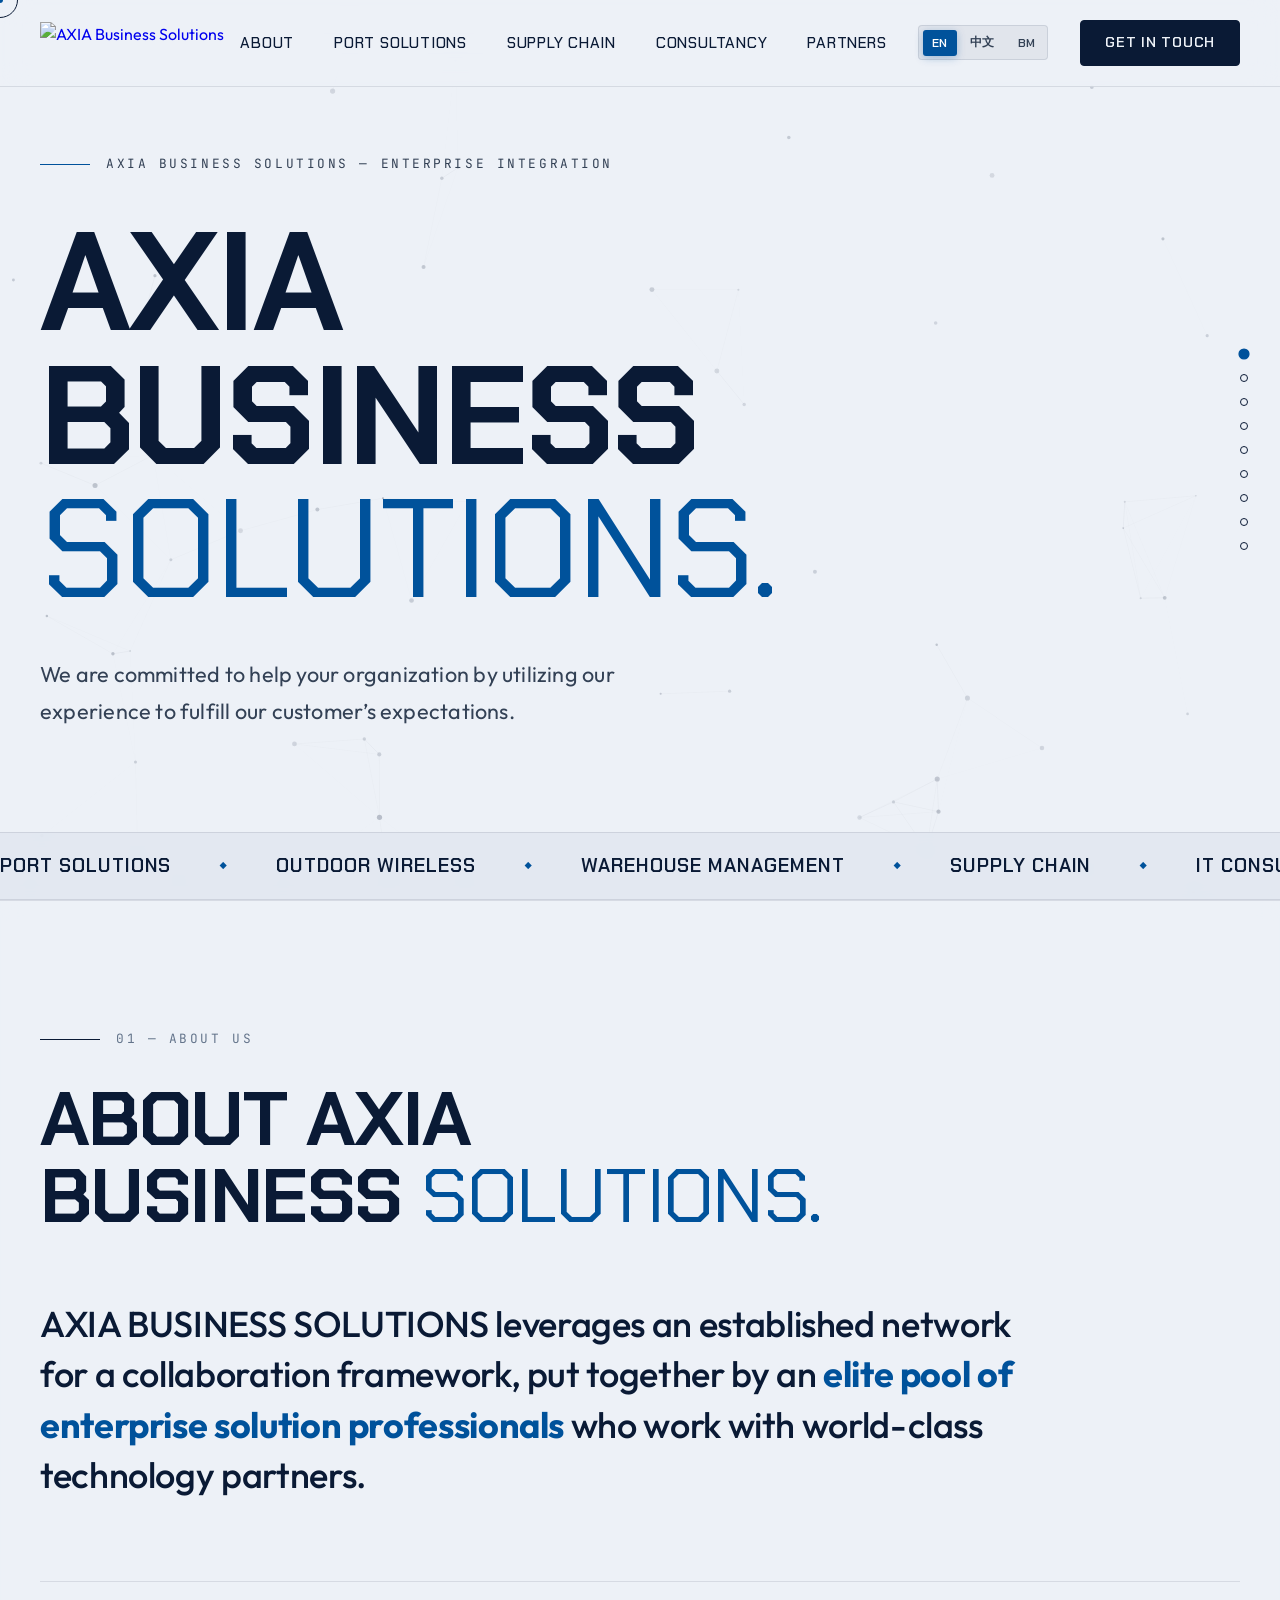
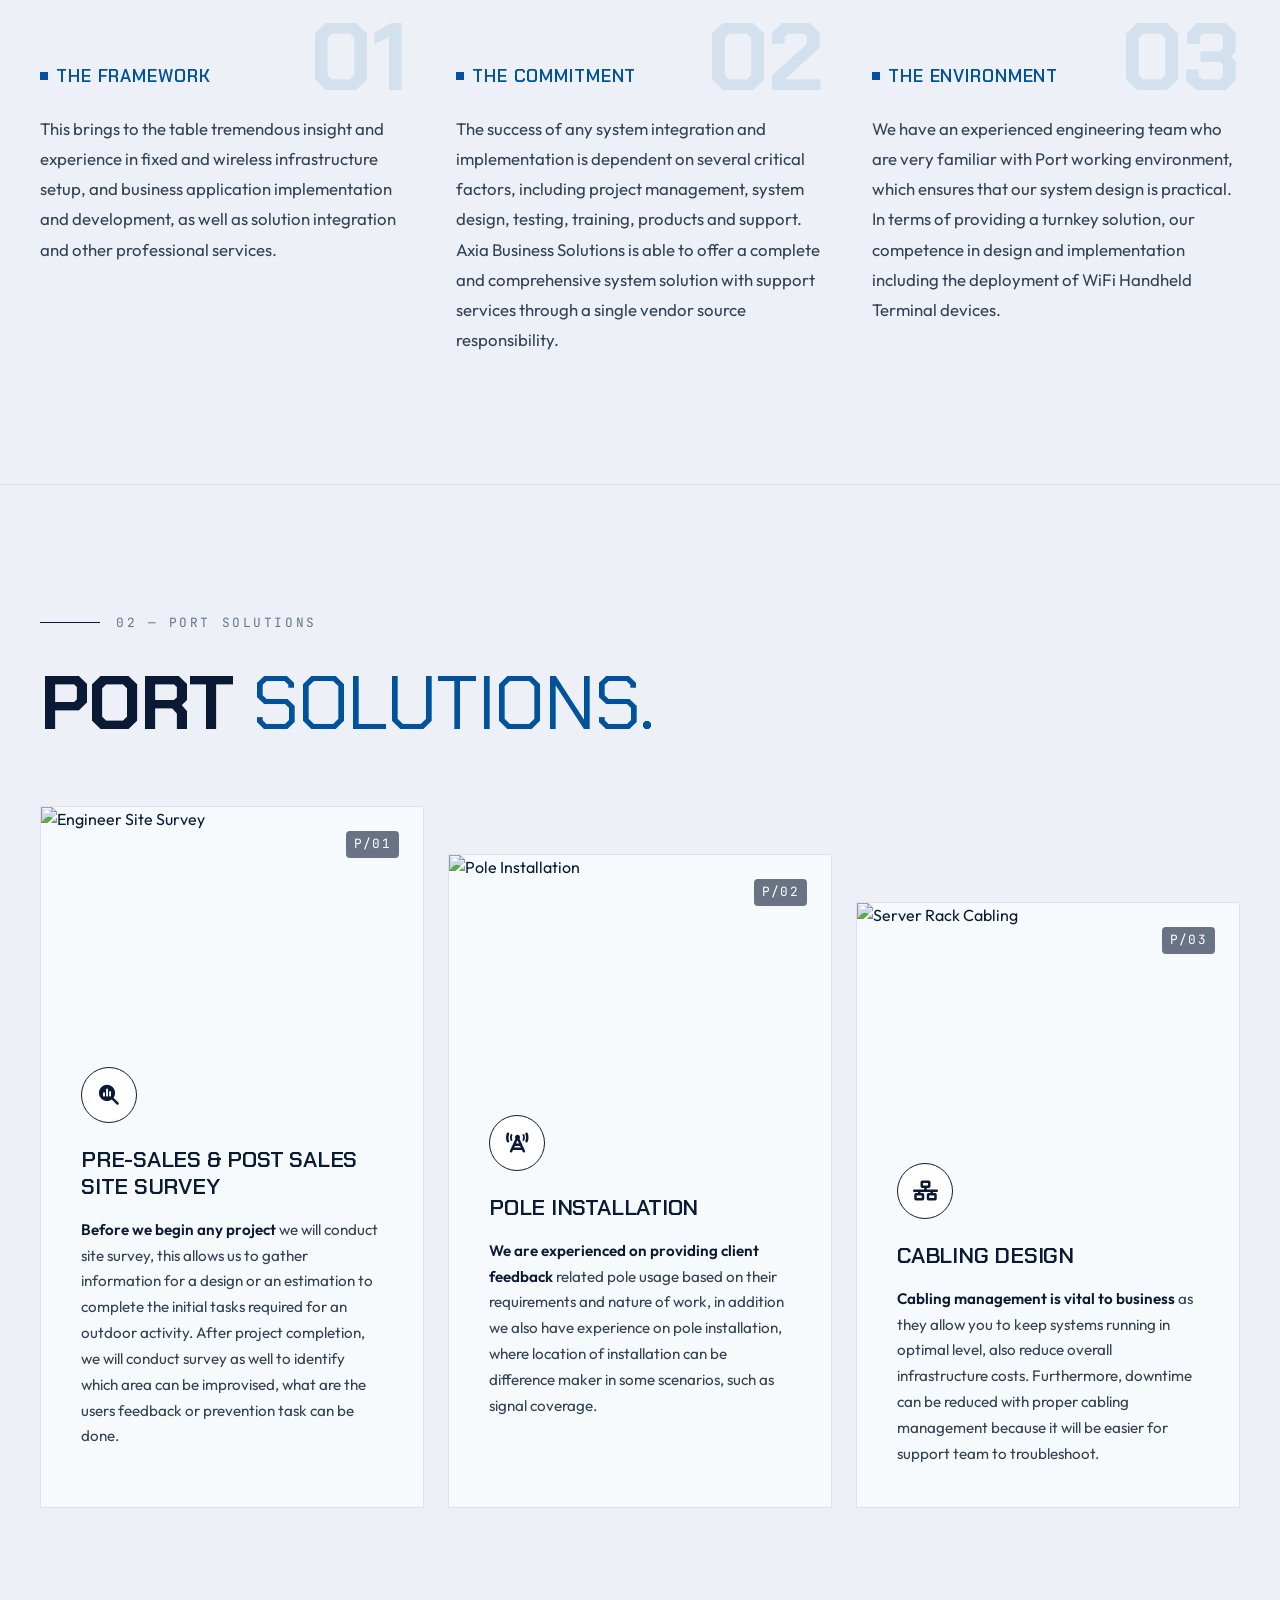
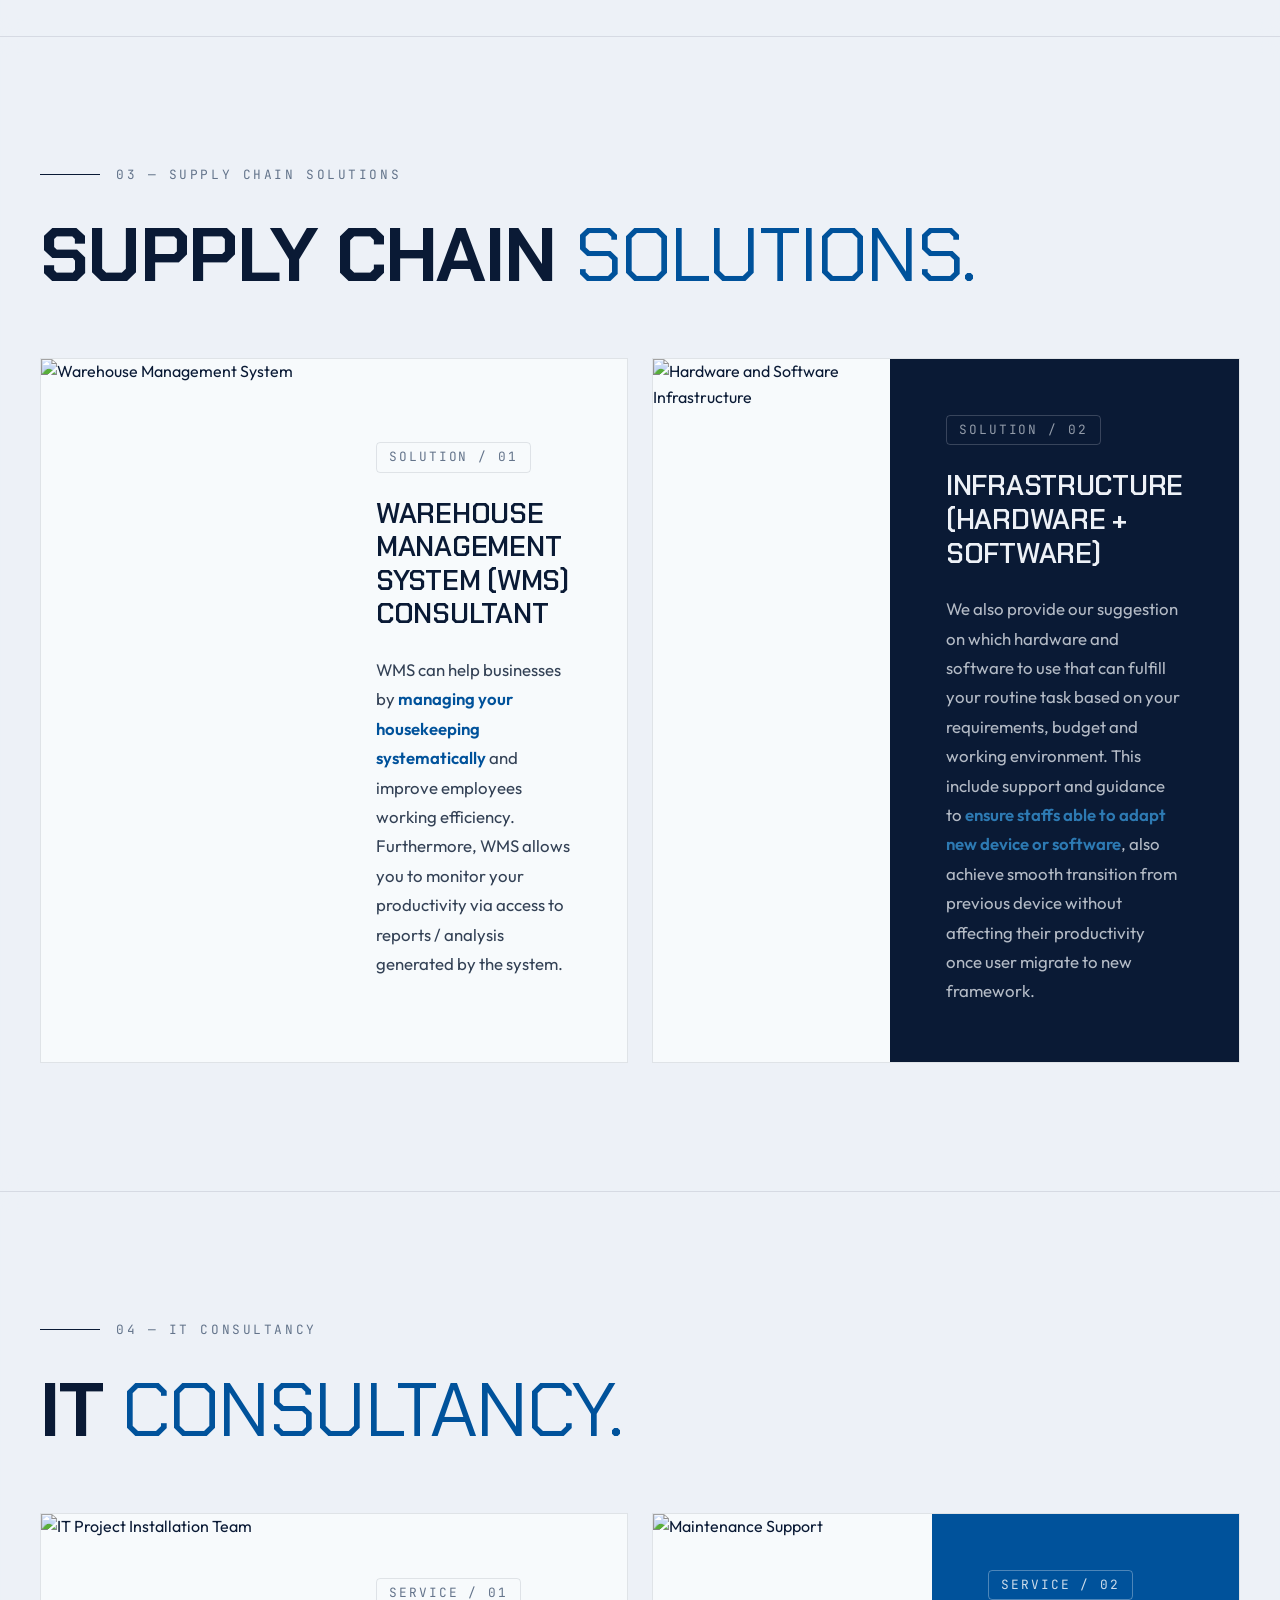
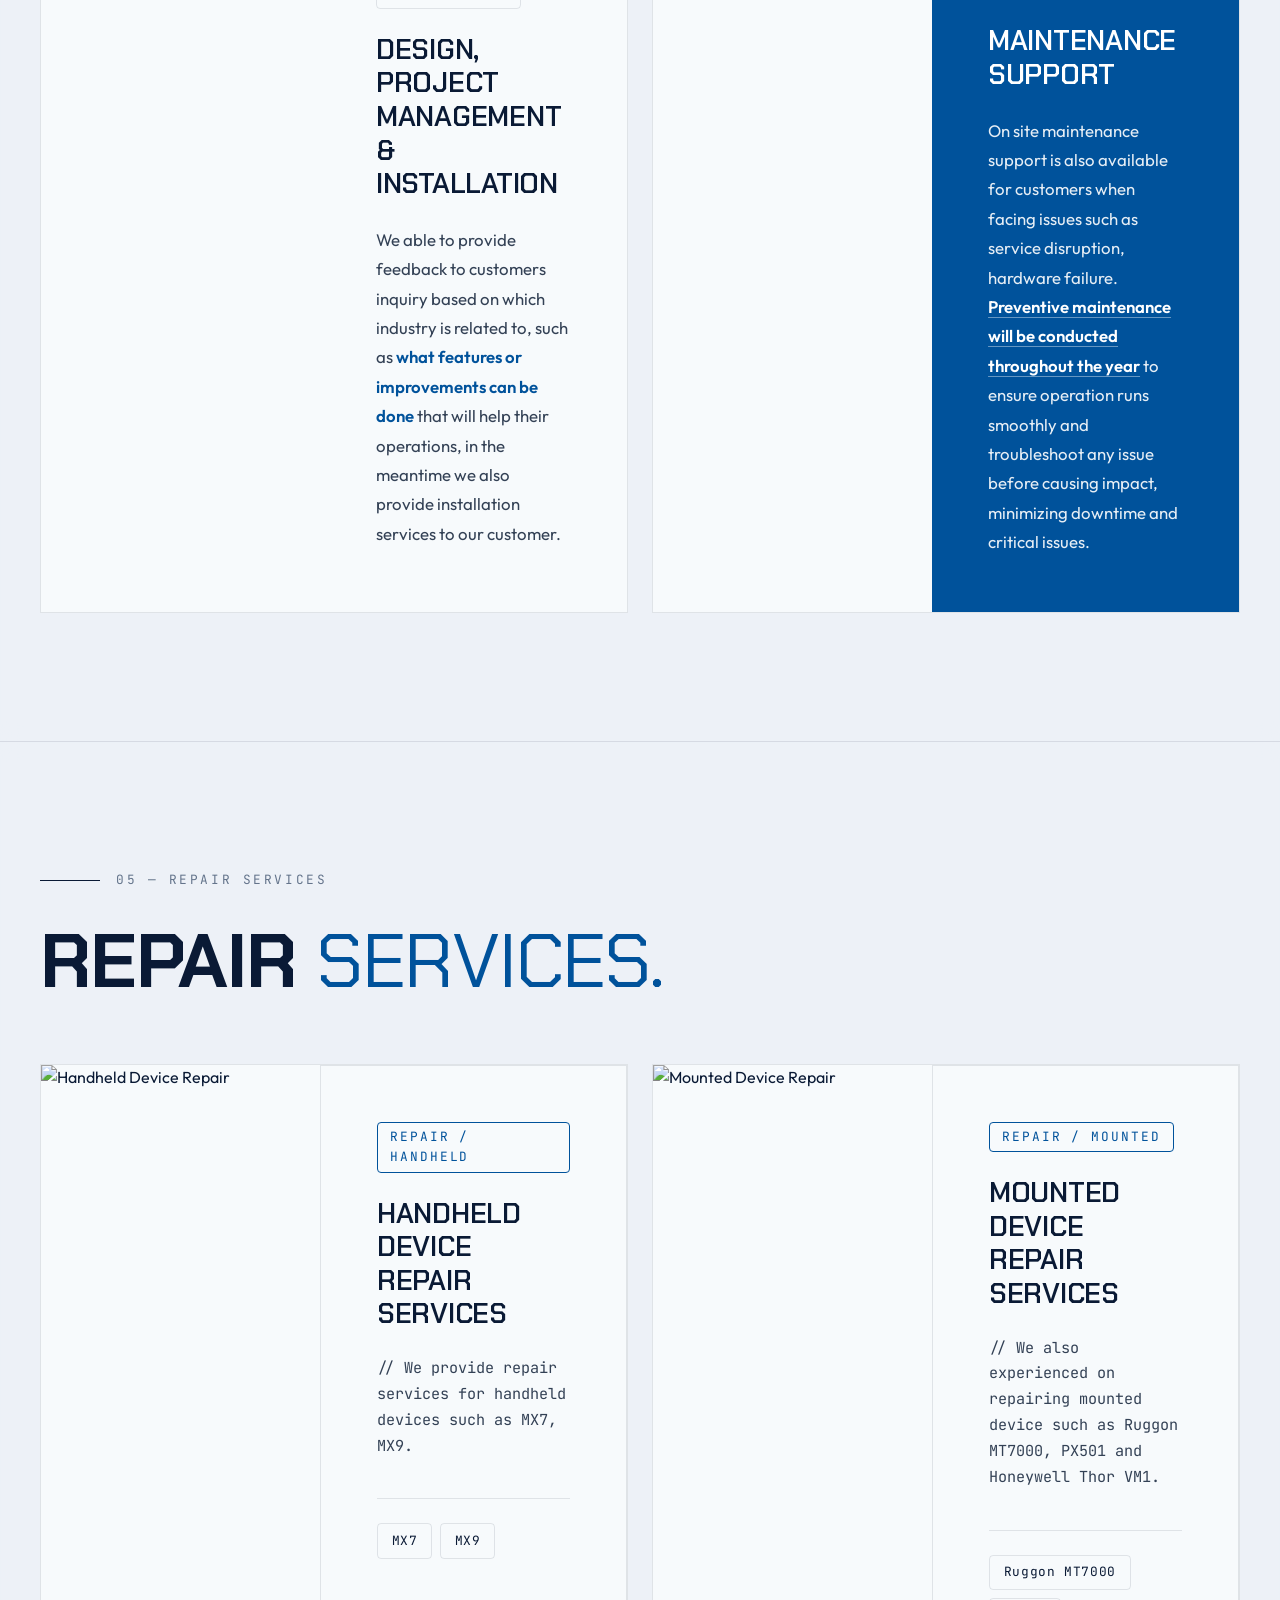
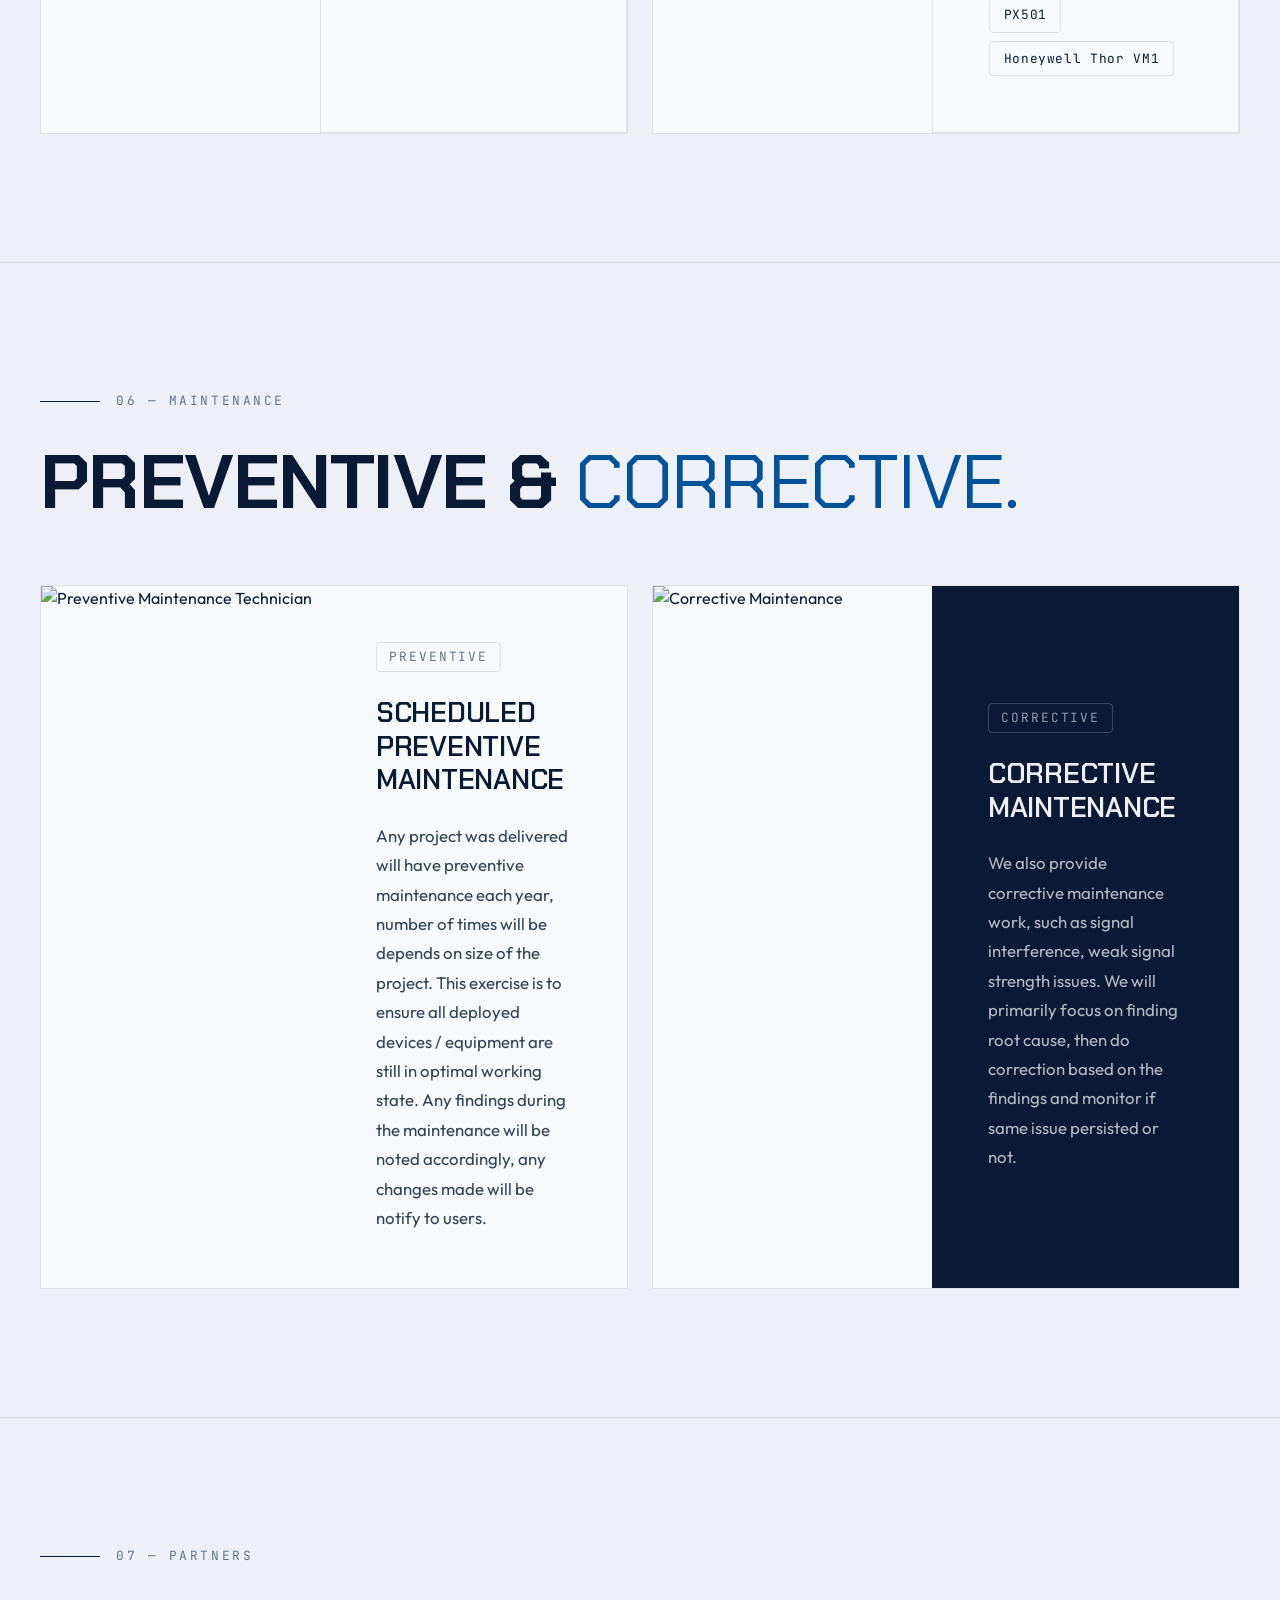
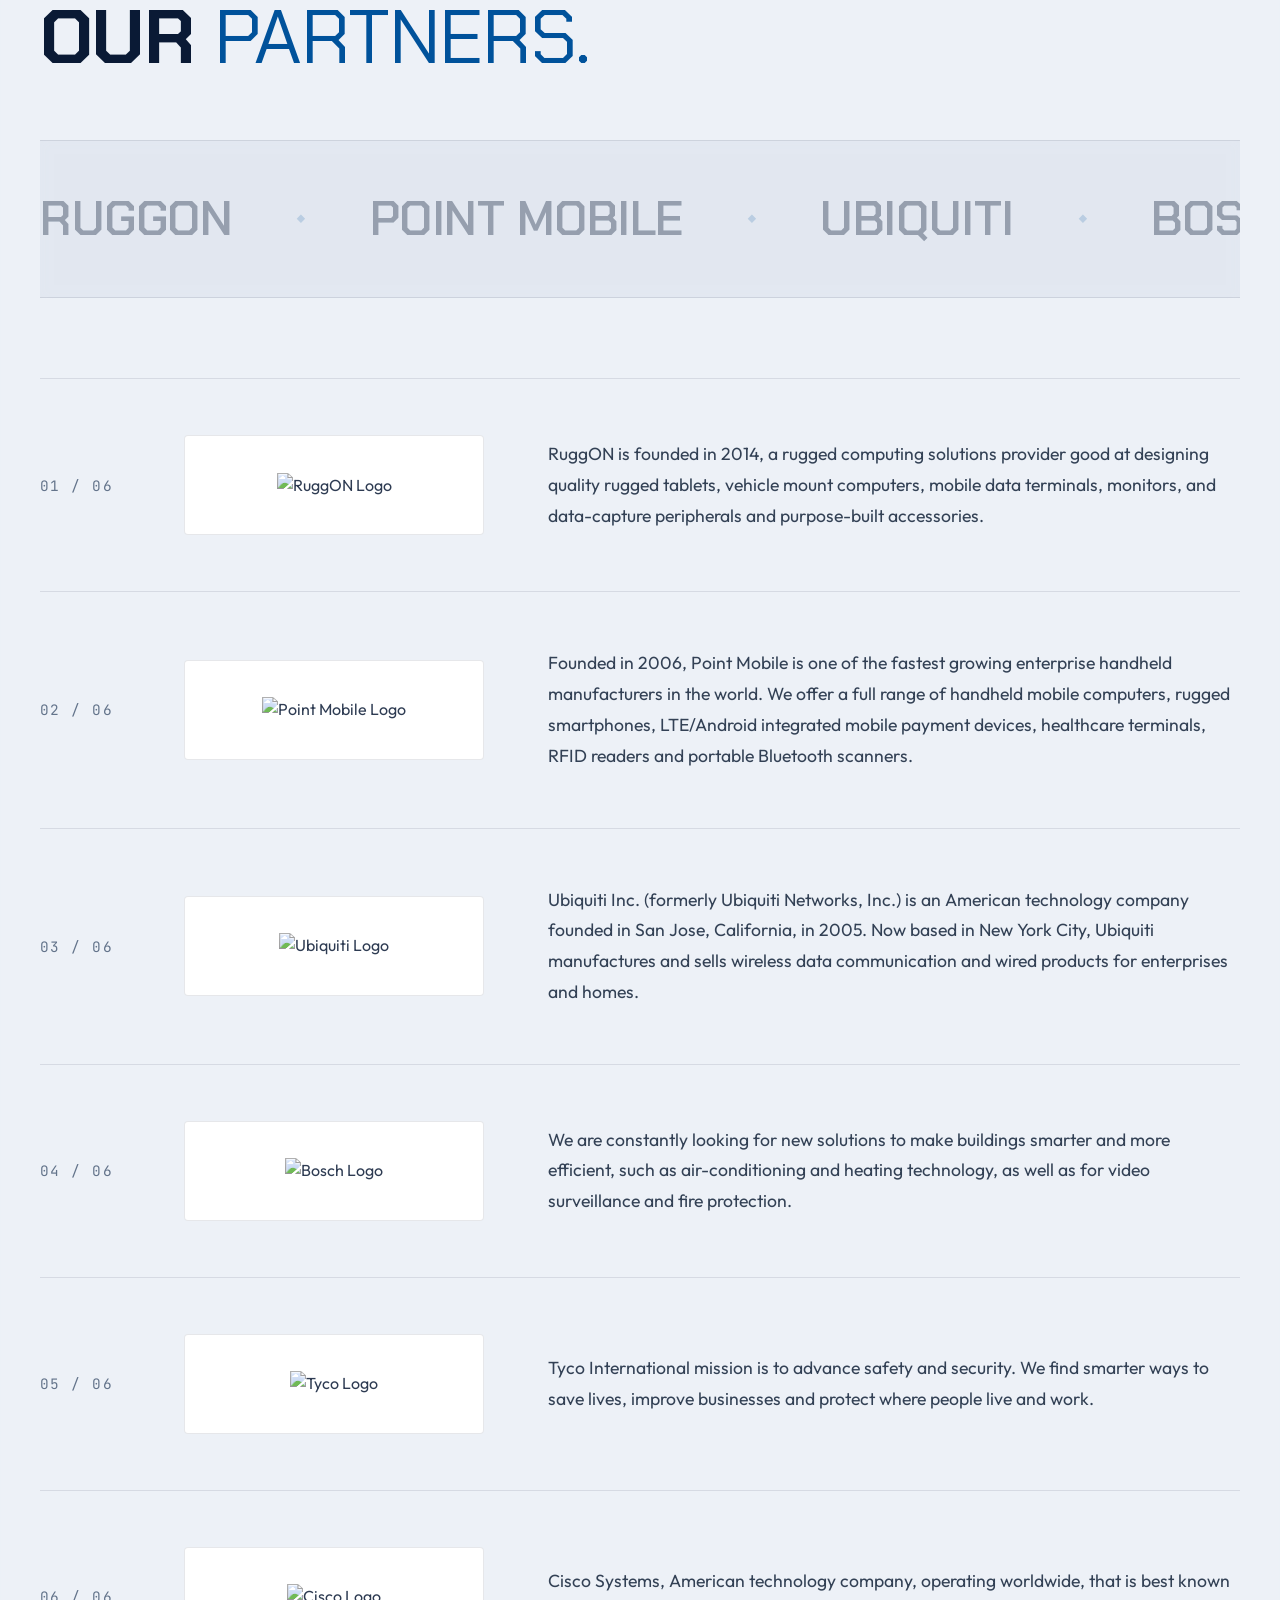
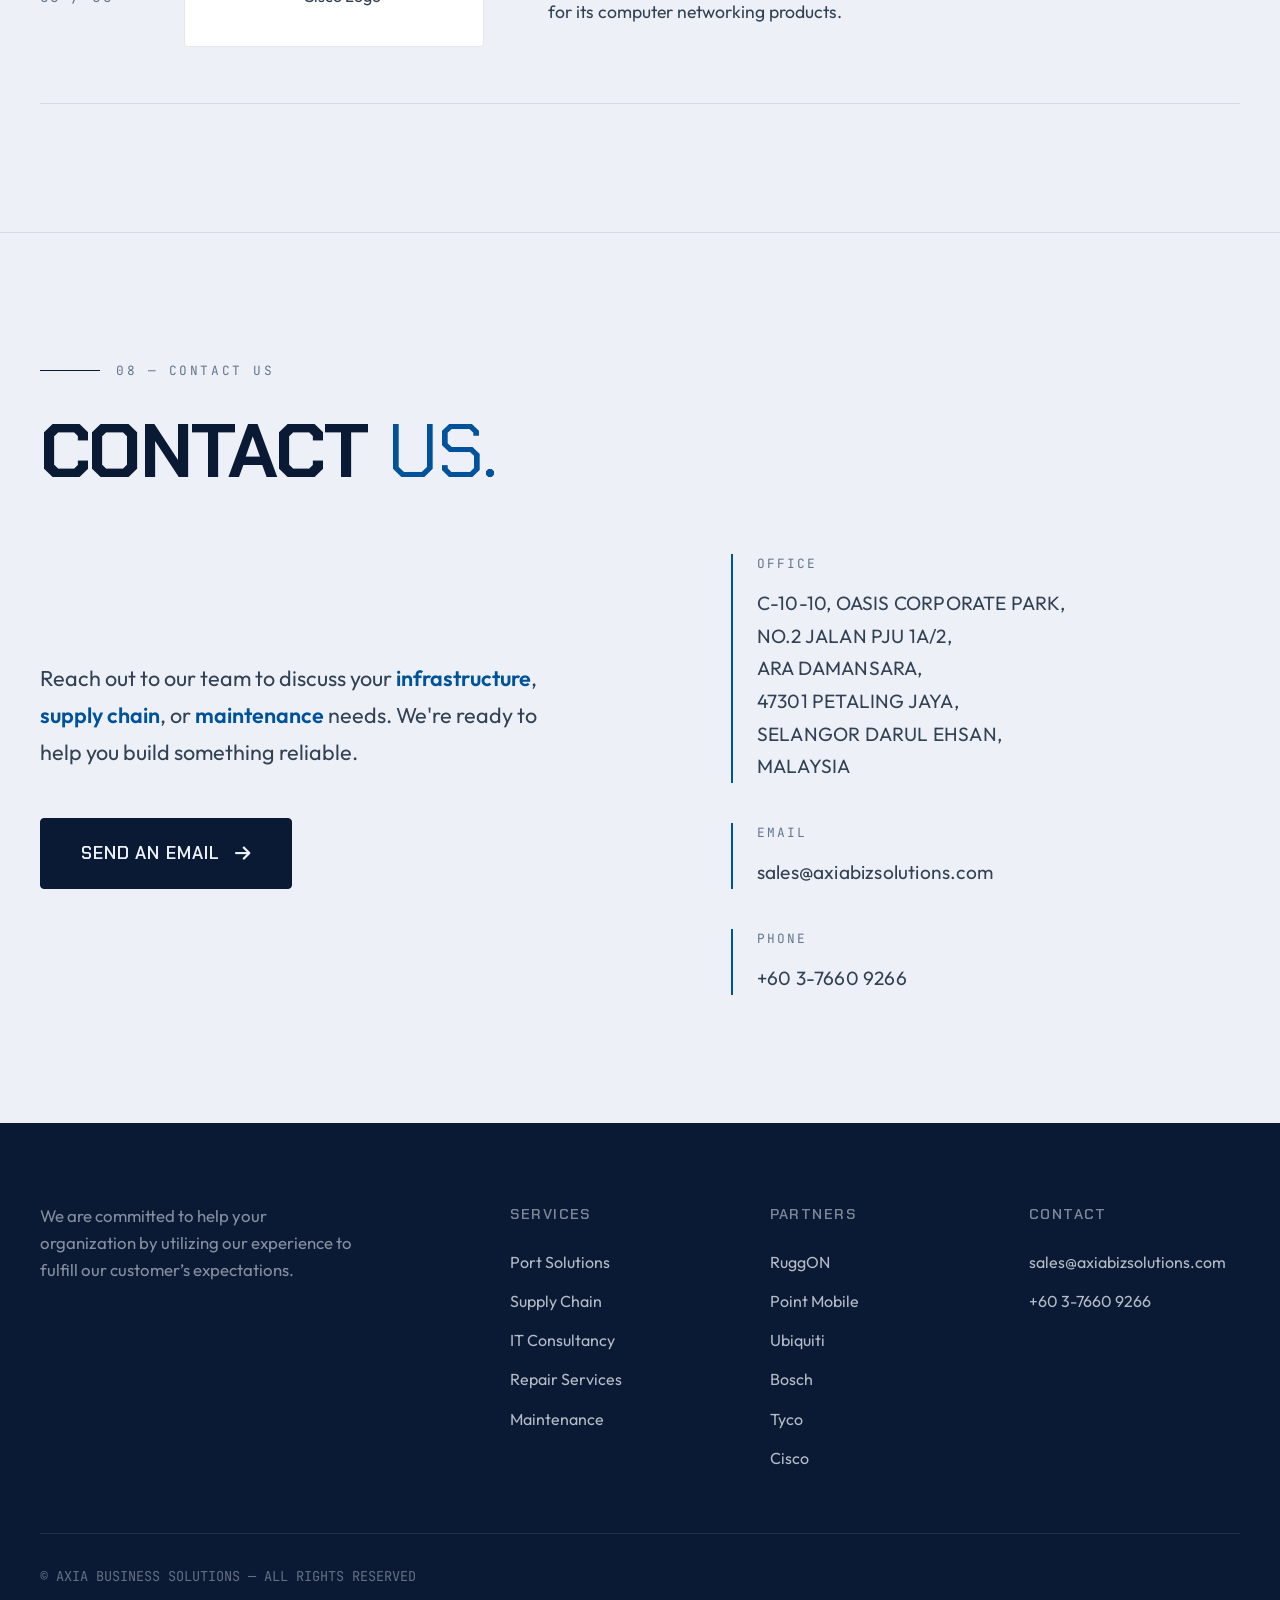
==== index.html @ 029ae62e "Create index.html" ====
<!DOCTYPE html>
<html lang="en">
<head>
<meta charset="UTF-8">
<meta name="viewport" content="width=device-width, initial-scale=1.0">
<title>AXIA Business Solutions — Engineered Enterprise Infrastructure</title>
<script src="https://cdn.tailwindcss.com"></script>
<link rel="preconnect" href="https://fonts.googleapis.com">
<link rel="preconnect" href="https://fonts.gstatic.com" crossorigin>
<link href="https://fonts.googleapis.com/css2?family=Chakra+Petch:wght@400;500;600;700&family=Space+Grotesk:wght@300;400;500;600;700&family=JetBrains+Mono:wght@400;500&family=Outfit:wght@300;400;500;600&family=Noto+Sans+SC:wght@300;400;500;700&family=Noto+Sans+Malay:wght@300;400;500;600&display=swap" rel="stylesheet">
<link rel="stylesheet" href="https://cdnjs.cloudflare.com/ajax/libs/font-awesome/6.4.0/css/all.min.css">
<style>
  :root {
    --bg: #EDF1F7;
    --bg-alt: #E1E7F0;
    --bg-card: rgba(247, 250, 252, 0.85);
    --bg-card-solid: #F7FAFC;
    --ink: #0A1A35;
    --ink-soft: #334155;
    --muted: #64748B;
    --accent: #00529B; /* Exact logo blue */
    --accent-dark: #003366; /* Darker variant */
    --accent-light: #2D7AB3; /* Lighter variant */
    --accent-soft: #E1EDF5; /* Soft tint */
    --border: rgba(10, 26, 53, 0.1);
  }
  
  * { margin: 0; padding: 0; box-sizing: border-box; }
  html { scroll-behavior: smooth; }
  
  body {
    font-family: 'Outfit', 'Noto Sans SC', 'Noto Sans Malay', sans-serif;
    background: var(--bg);
    color: var(--ink);
    overflow-x: hidden;
    cursor: none;
    line-height: 1.6;
  }
  
  /* Global Background Canvas */
  #network {
    position: fixed;
    top: 0; left: 0;
    width: 100vw; 
    height: 100vh;
    z-index: 0;
    pointer-events: none;
    opacity: 0.35;
  }

  .content-wrapper {
    position: relative;
    z-index: 1;
  }
  
  /* Custom cursor */
  .cursor-dot, .cursor-outline {
    pointer-events: none;
    position: fixed;
    top: 0; left: 0;
    transform: translate(-50%, -50%);
    z-index: 9999;
    border-radius: 50%;
    will-change: transform;
  }
  .cursor-dot {
    width: 6px; height: 6px;
    background: var(--accent);
    transition: width 0.2s, height 0.2s;
  }
  .cursor-outline {
    width: 36px; height: 36px;
    border: 1px solid var(--ink);
    transition: width 0.25s, height 0.25s, background 0.25s, border-color 0.25s;
  }
  .cursor-outline.hover {
    width: 64px; height: 64px;
    background: rgba(0, 82, 155, 0.08);
    border-color: var(--accent);
  }
  .cursor-dot.hover {
    width: 0; height: 0;
  }
  
  /* Scroll progress */
  .scroll-progress {
    position: fixed;
    top: 0; left: 0;
    height: 2px;
    background: var(--accent);
    z-index: 9998;
    width: 0%;
    transition: width 0.1s;
  }
  
  /* Navigation */
  .nav {
    position: fixed;
    top: 0; left: 0; right: 0;
    z-index: 100;
    padding: 1.25rem 2.5rem;
    display: flex;
    justify-content: space-between;
    align-items: center;
    backdrop-filter: blur(14px);
    -webkit-backdrop-filter: blur(14px);
    background: rgba(237, 241, 247, 0.75);
    border-bottom: 1px solid var(--border);
    transition: padding 0.3s ease;
  }
  .nav.scrolled { padding: 0.85rem 2.5rem; }
  
  .nav-logo {
    display: flex;
    align-items: center;
    gap: 0.7rem;
    text-decoration: none;
  }
  .nav-logo-img {
    height: 42px;
    width: auto;
    transition: transform 0.4s;
  }
  .nav-logo:hover .nav-logo-img { transform: scale(1.03); }
  
  .nav-right {
    display: flex;
    align-items: center;
    gap: 2rem;
  }

  .lang-switcher {
    display: flex;
    gap: 0.25rem;
    background: rgba(10, 26, 53, 0.05);
    padding: 0.2rem;
    border-radius: 4px;
    border: 1px solid var(--border);
  }
  .lang-btn {
    background: transparent;
    border: none;
    color: var(--ink-soft);
    padding: 0.3rem 0.6rem;
    font-family: 'Chakra Petch', sans-serif;
    font-size: 0.75rem;
    font-weight: 600;
    border-radius: 3px;
    cursor: none;
    transition: all 0.3s;
    text-transform: uppercase;
  }
  .lang-btn:hover {
    color: var(--accent);
  }
  .lang-btn.active {
    background: var(--accent);
    color: white;
    box-shadow: 0 2px 8px rgba(0, 82, 155, 0.3);
  }

  .nav-links {
    display: flex;
    gap: 2.5rem;
    align-items: center;
  }
  .nav-link {
    font-family: 'Chakra Petch', sans-serif;
    font-size: 0.95rem;
    font-weight: 500;
    color: var(--ink);
    text-decoration: none;
    position: relative;
    transition: color 0.3s;
    text-transform: uppercase;
    letter-spacing: 0.05em;
  }
  .nav-link::after {
    content: '';
    position: absolute;
    bottom: -4px; left: 0;
    width: 0; height: 1px;
    background: var(--accent);
    transition: width 0.3s;
  }
  .nav-link:hover::after { width: 100%; }
  .nav-link:hover { color: var(--accent); }
  
  .nav-cta {
    background: var(--ink);
    color: var(--bg);
    padding: 0.65rem 1.5rem;
    border-radius: 4px;
    font-family: 'Chakra Petch', sans-serif;
    font-size: 0.9rem;
    font-weight: 600;
    text-decoration: none;
    transition: all 0.3s;
    border: 1px solid var(--ink);
    text-transform: uppercase;
    letter-spacing: 0.05em;
  }
  .nav-cta:hover {
    background: var(--accent);
    border-color: var(--accent);
    transform: translateY(-2px);
    box-shadow: 0 4px 12px rgba(0, 82, 155, 0.3);
  }
  
  /* Hero */
  .hero {
    min-height: 100vh;
    position: relative;
    display: flex;
    align-items: center;
    overflow: hidden;
    padding: 8rem 2.5rem 6rem;
  }
  
  .hero-content {
    position: relative;
    z-index: 2;
    max-width: 1400px;
    margin: 0 auto;
    width: 100%;
  }
  
  .hero-eyebrow {
    display: flex;
    align-items: center;
    gap: 1rem;
    font-family: 'JetBrains Mono', monospace;
    font-size: 0.8rem;
    text-transform: uppercase;
    letter-spacing: 0.2em;
    color: var(--ink-soft);
    margin-bottom: 2.5rem;
    opacity: 0;
    animation: fadeUp 0.8s 0.2s forwards;
  }
  .hero-eyebrow::before {
    content: '';
    width: 50px; height: 1px;
    background: var(--accent);
  }
  
  @keyframes fadeUp {
    from { opacity: 0; transform: translateY(20px); }
    to { opacity: 1; transform: translateY(0); }
  }
  
  .hero-title {
    font-family: 'Chakra Petch', sans-serif;
    font-size: clamp(3.5rem, 11vw, 10rem);
    line-height: 0.95;
    font-weight: 700;
    letter-spacing: -0.02em;
    margin-bottom: 2.5rem;
    text-transform: uppercase;
  }
  .hero-title .line {
    display: block;
    overflow: hidden;
  }
  .hero-title .line span {
    display: inline-block;
    transform: translateY(110%);
    animation: slideUp 1s cubic-bezier(0.22, 1, 0.36, 1) forwards;
  }
  .hero-title .line:nth-child(1) span { animation-delay: 0.3s; }
  .hero-title .line:nth-child(2) span { animation-delay: 0.45s; }
  .hero-title .line:nth-child(3) span { animation-delay: 0.6s; }
  
  @keyframes slideUp {
    to { transform: translateY(0); }
  }
  
  .hero-title em {
    font-family: 'Chakra Petch', sans-serif;
    font-style: normal;
    font-weight: 400;
    color: var(--accent);
    letter-spacing: -0.02em;
  }
  
  .section-title em {
    font-style: normal;
    font-weight: 400;
    color: var(--accent);
    letter-spacing: -0.02em;
  }
  
  .hero-subtitle {
    font-size: 1.35rem; 
    max-width: 640px;
    color: var(--ink-soft);
    line-height: 1.7;
    margin-bottom: 3rem;
    opacity: 0;
    animation: fadeUp 0.8s 0.8s forwards;
    font-weight: 400;
    letter-spacing: 0.01em;
  }
  
  /* Marquee */
  .marquee {
    position: absolute;
    bottom: 0; left: 0; right: 0;
    overflow: hidden;
    border-top: 1px solid var(--border);
    border-bottom: 1px solid var(--border);
    background: rgba(225, 231, 240, 0.85);
    backdrop-filter: blur(6px);
    z-index: 2;
  }
  .marquee-track {
    display: flex;
    gap: 3rem;
    animation: scroll 40s linear infinite;
    padding: 1.1rem 0;
    white-space: nowrap;
    width: max-content;
  }
  .marquee-item {
    font-family: 'Chakra Petch', sans-serif;
    font-size: 1.2rem;
    font-weight: 600;
    display: flex;
    align-items: center;
    gap: 3rem;
    color: var(--ink);
    text-transform: uppercase;
    letter-spacing: 0.05em;
  }
  .marquee-item::after {
    content: '◆';
    color: var(--accent);
    font-size: 0.85rem;
  }
  @keyframes scroll {
    from { transform: translateX(0); }
    to { transform: translateX(-50%); }
  }
  
  /* Section styles */
  .section {
    padding: 8rem 2.5rem;
    position: relative;
    background: rgba(237, 241, 247, 0.85);
    backdrop-filter: blur(10px);
    border-top: 1px solid var(--border);
  }
  .section-inner {
    max-width: 1400px;
    margin: 0 auto;
  }
  
  .section-number {
    font-family: 'JetBrains Mono', monospace;
    font-size: 0.8rem;
    letter-spacing: 0.2em;
    color: var(--muted);
    display: flex;
    align-items: center;
    gap: 1rem;
    margin-bottom: 2rem;
    text-transform: uppercase;
  }
  .section-number::before {
    content: '';
    width: 60px; height: 1px;
    background: var(--ink);
  }
  
  .section-title {
    font-family: 'Chakra Petch', sans-serif;
    font-size: clamp(2.5rem, 6vw, 5rem);
    line-height: 1;
    font-weight: 700;
    letter-spacing: -0.02em;
    margin-bottom: 4rem;
    text-transform: uppercase;
  }
  
  /* About Section */
  .about-grid {
    display: grid;
    grid-template-columns: repeat(3, 1fr);
    gap: 3rem;
    border-top: 1px solid var(--border);
    padding-top: 3rem;
  }
  .about-block { position: relative; padding-top: 2rem; }
  .about-block::before {
    content: attr(data-num);
    position: absolute;
    top: -20px;
    right: 0;
    font-family: 'Chakra Petch', sans-serif;
    font-size: 6rem;
    font-weight: 700;
    color: var(--accent);
    opacity: 0.1;
    line-height: 1;
  }
  .about-block-title {
    font-family: 'Chakra Petch', sans-serif;
    font-size: 1.1rem;
    font-weight: 600;
    color: var(--accent);
    margin-bottom: 1.5rem;
    letter-spacing: 0.05em;
    display: flex;
    align-items: center;
    gap: 0.5rem;
    text-transform: uppercase;
  }
  .about-block-title::before {
    content: '';
    width: 8px; height: 8px;
    background: var(--accent);
    display: inline-block;
  }
  .about-text {
    font-size: 1.05rem;
    line-height: 1.8;
    color: var(--ink-soft);
  }
  .about-intro {
    font-family: 'Outfit', 'Noto Sans SC', sans-serif;
    font-weight: 500;
    font-size: clamp(1.5rem, 3vw, 2.25rem);
    line-height: 1.4;
    letter-spacing: -0.01em;
    color: var(--ink);
    margin-bottom: 5rem;
    max-width: 1000px;
  }
  .about-intro span { color: var(--accent); font-weight: 700; }
  
  /* Card Layouts with Images */
  .grid-2 {
    display: grid;
    grid-template-columns: 1fr 1fr;
    gap: 1.5rem;
  }
  
  .split-card {
    background: var(--bg-card-solid);
    border: 1px solid var(--border);
    overflow: hidden;
    transition: all 0.4s cubic-bezier(0.4, 0, 0.2, 1);
    display: grid;
    grid-template-columns: 1fr 1.1fr;
  }
  .split-card:hover {
    transform: translateY(-6px);
    box-shadow: 0 30px 60px -30px rgba(10, 26, 53, 0.25);
    border-color: rgba(10, 26, 53, 0.15);
  }
  
  .card-image-wrap {
    position: relative;
    overflow: hidden;
    min-height: 100%;
  }
  .card-image {
    width: 100%;
    height: 100%;
    object-fit: cover;
    transition: transform 0.6s cubic-bezier(0.4, 0, 0.2, 1);
  }
  .split-card:hover .card-image {
    transform: scale(1.05);
  }
  
  .card-content {
    padding: 3.5rem;
    display: flex;
    flex-direction: column;
    justify-content: center;
  }
  
  .card-label {
    font-family: 'JetBrains Mono', monospace;
    font-size: 0.8rem;
    text-transform: uppercase;
    letter-spacing: 0.15em;
    color: var(--muted);
    margin-bottom: 1.5rem;
    display: inline-block;
    padding: 0.25rem 0.75rem;
    border: 1px solid var(--border);
    border-radius: 4px;
    align-self: flex-start;
  }
  
  .card-title {
    font-family: 'Chakra Petch', sans-serif;
    font-weight: 600;
    font-size: 1.75rem;
    line-height: 1.2;
    margin-bottom: 1.5rem;
    letter-spacing: -0.01em;
    text-transform: uppercase;
  }
  
  .card-desc {
    font-size: 1.05rem;
    line-height: 1.75;
    color: var(--ink-soft);
  }
  
  /* Variations */
  .split-card.dark .card-content { background: var(--ink); color: var(--bg); }
  .split-card.dark .card-desc { color: rgba(237, 241, 247, 0.75); }
  .split-card.dark .card-label { border-color: rgba(237, 241, 247, 0.2); color: rgba(237, 241, 247, 0.6); }
  
  .split-card.accent .card-content { background: var(--accent); color: white; }
  .split-card.accent .card-desc { color: rgba(255, 255, 255, 0.9); }
  .split-card.accent .card-label { border-color: rgba(255, 255, 255, 0.3); color: rgba(255, 255, 255, 0.8); }
  
  .text-highlight { color: var(--accent); font-weight: 600; }
  .split-card.dark .text-highlight { color: var(--accent-light); }
  .split-card.accent .text-highlight { color: #FFFFFF; text-decoration: underline; text-decoration-color: rgba(255,255,255,0.4); text-underline-offset: 4px; }
  
  /* Repair Section Specifics */
  .repair-card-content {
    padding: 3.5rem;
    background: var(--bg-card-solid);
    border: 1px solid var(--border);
    transition: all 0.4s;
  }
  .repair-card-wrap {
    transition: all 0.4s;
  }
  .repair-card-wrap:hover .repair-card-content {
    background: var(--ink);
    color: var(--bg);
  }
  .repair-card-wrap:hover .repair-card-content .card-label,
  .repair-card-wrap:hover .repair-card-content .card-desc,
  .repair-card-wrap:hover .repair-card-content .repair-card-extra {
    color: rgba(237, 241, 247, 0.75);
  }
  .repair-card-extra {
    font-family: 'JetBrains Mono', monospace;
    font-size: 0.95rem;
    line-height: 1.7;
    color: var(--ink-soft);
    margin-bottom: 2.5rem;
    transition: color 0.3s;
  }
  .repair-devices {
    border-top: 1px solid var(--border);
    padding-top: 1.5rem;
    display: flex;
    flex-wrap: wrap;
    gap: 0.5rem;
    transition: border-color 0.3s;
  }
  .repair-card-wrap:hover .repair-devices { border-color: rgba(237, 241, 247, 0.15); }
  .repair-device {
    font-family: 'JetBrains Mono', monospace;
    font-size: 0.8rem;
    padding: 0.4rem 0.85rem;
    border: 1px solid var(--border);
    border-radius: 4px;
    letter-spacing: 0.05em;
    transition: all 0.3s;
  }
  .repair-card-wrap:hover .repair-device {
    border-color: rgba(237, 241, 247, 0.2);
    color: rgba(237, 241, 247, 0.9);
  }
  
  /* Port Solutions - Top Image Cards */
  .service-grid {
    display: grid;
    grid-template-columns: repeat(3, 1fr);
    gap: 1.5rem;
  }
  .service-card {
    background: var(--bg-card-solid);
    border: 1px solid var(--border);
    position: relative;
    overflow: hidden;
    transition: all 0.4s cubic-bezier(0.4, 0, 0.2, 1);
    display: flex;
    flex-direction: column;
  }
  .service-card:nth-child(2) { margin-top: 3rem; }
  .service-card:nth-child(3) { margin-top: 6rem; }
  
  .service-card-img-wrap {
    height: 220px;
    overflow: hidden;
    position: relative;
  }
  .service-card-img {
    width: 100%;
    height: 100%;
    object-fit: cover;
    transition: transform 0.6s ease;
  }
  .service-card:hover .service-card-img {
    transform: scale(1.05);
  }
  
  .service-card::before {
    content: '';
    position: absolute;
    top: 0; left: 0;
    width: 100%; height: 3px;
    background: var(--accent);
    transform: scaleX(0);
    transform-origin: left;
    transition: transform 0.5s;
    z-index: 2;
  }
  .service-card:hover::before { transform: scaleX(1); }
  .service-card:hover {
    transform: translateY(-6px);
    box-shadow: 0 30px 60px -30px rgba(10, 26, 53, 0.25);
    border-color: rgba(10, 26, 53, 0.15);
  }
  
  .service-card-body {
    padding: 2.5rem;
    flex: 1;
  }
  
  .service-icon {
    width: 56px; height: 56px;
    border: 1px solid var(--ink);
    border-radius: 50%;
    display: flex;
    align-items: center;
    justify-content: center;
    margin-bottom: 1.5rem;
    font-size: 1.25rem;
    color: var(--ink);
    transition: all 0.4s;
    background: white;
  }
  .service-card:hover .service-icon {
    background: var(--accent);
    border-color: var(--accent);
    color: white;
    transform: rotate(360deg);
  }
  .service-card-num {
    position: absolute;
    top: 1.5rem; right: 1.5rem;
    font-family: 'JetBrains Mono', monospace;
    font-size: 0.8rem;
    color: white;
    letter-spacing: 0.1em;
    background: rgba(10, 26, 53, 0.6);
    padding: 0.2rem 0.5rem;
    border-radius: 4px;
    backdrop-filter: blur(4px);
    z-index: 2;
  }
  .service-card-title {
    font-family: 'Chakra Petch', sans-serif;
    font-weight: 600;
    font-size: 1.4rem;
    margin-bottom: 1rem;
    line-height: 1.2;
    text-transform: uppercase;
    letter-spacing: -0.01em;
  }
  .service-card-desc {
    font-size: 0.95rem;
    line-height: 1.7;
    color: var(--ink-soft);
  }
  .text-lead {
    font-weight: 600;
    color: var(--ink);
  }
  
  /* Partners */
  .partners-marquee {
    margin-top: 0;
    margin-bottom: 5rem;
    overflow: hidden;
    border-top: 1px solid var(--border);
    border-bottom: 1px solid var(--border);
    padding: 2.5rem 0;
    background: rgba(225, 231, 240, 0.85);
    backdrop-filter: blur(6px);
  }
  .partners-marquee-track {
    display: flex;
    gap: 4rem;
    animation: scroll 35s linear infinite;
    align-items: center;
    width: max-content;
  }
  .partner-name-marq {
    font-family: 'Chakra Petch', sans-serif;
    font-size: 3rem;
    font-weight: 600;
    letter-spacing: -0.01em;
    color: var(--ink);
    opacity: 0.35;
    white-space: nowrap;
    display: flex;
    align-items: center;
    gap: 4rem;
    text-transform: uppercase;
  }
  .partner-name-marq::after {
    content: '◆';
    color: var(--accent);
    font-size: 1rem;
    opacity: 0.5;
  }
  
  .partners-list {
    border-top: 1px solid var(--border);
  }
  .partner-row {
    display: grid;
    grid-template-columns: 80px 300px 1fr;
    gap: 4rem;
    padding: 3.5rem 0;
    border-bottom: 1px solid var(--border);
    align-items: center;
    transition: background 0.3s;
  }
  .partner-row:hover { background: rgba(255, 255, 255, 0.5); }
  .partner-num {
    font-family: 'JetBrains Mono', monospace;
    font-size: 0.9rem;
    color: var(--muted);
    letter-spacing: 0.1em;
  }
  .partner-logo-wrap {
    display: flex;
    align-items: center;
    justify-content: center;
    height: 100px;
    width: 100%;
    background: white;
    border: 1px solid var(--border);
    padding: 1.5rem;
    border-radius: 4px;
  }
  .partner-logo-img {
    max-height: 70px;
    max-width: 90%;
    width: auto;
    object-fit: contain;
    opacity: 0.85;
    transition: opacity 0.3s, transform 0.3s;
  }
  .partner-row:hover .partner-logo-img {
    opacity: 1;
    transform: scale(1.05);
  }
  .partner-desc-big {
    font-size: 1.1rem;
    line-height: 1.75;
    color: var(--ink-soft);
  }
  
  /* Contact */
  .contact-layout {
    display: grid;
    grid-template-columns: 1.2fr 1fr;
    gap: 5rem;
    align-items: center;
  }
  .contact-cta-text {
    font-size: 1.35rem;
    line-height: 1.7;
    color: var(--ink-soft);
    margin-bottom: 3rem;
    font-weight: 400;
    max-width: 500px;
  }
  .contact-cta-text span { color: var(--accent); font-weight: 600; }
  
  .contact-email-btn {
    display: inline-flex;
    align-items: center;
    gap: 1rem;
    background: var(--ink);
    color: var(--bg);
    padding: 1.25rem 2.5rem;
    border-radius: 4px;
    font-family: 'Chakra Petch', sans-serif;
    font-size: 1.1rem;
    font-weight: 600;
    text-decoration: none;
    transition: all 0.3s;
    border: 1px solid var(--ink);
    letter-spacing: 0.05em;
    text-transform: uppercase;
  }
  .contact-email-btn:hover {
    background: var(--accent);
    border-color: var(--accent);
    transform: translateY(-3px);
    gap: 1.5rem;
    box-shadow: 0 8px 20px rgba(0, 82, 155, 0.3);
  }
  
  .contact-info-stack { display: flex; flex-direction: column; gap: 2.5rem; }
  .contact-block { border-left: 2px solid var(--accent); padding-left: 1.5rem; }
  .contact-block-label {
    font-family: 'JetBrains Mono', monospace;
    font-size: 0.8rem;
    text-transform: uppercase;
    letter-spacing: 0.15em;
    color: var(--muted);
    margin-bottom: 0.8rem;
  }
  .contact-block-value {
    font-size: 1.2rem;
    font-weight: 400;
    line-height: 1.7;
    letter-spacing: 0.01em;
    color: var(--ink-soft);
  }
  .contact-block-value a {
    color: inherit;
    text-decoration: none;
    transition: color 0.3s;
    border-bottom: 1px solid transparent;
  }
  .contact-block-value a:hover {
    color: var(--accent);
    border-bottom-color: var(--accent);
  }
  
  /* Footer */
  .footer {
    background: var(--ink);
    color: var(--bg);
    padding: 5rem 2.5rem 2rem;
    position: relative;
    z-index: 2;
  }
  .footer-inner { max-width: 1400px; margin: 0 auto; }
  .footer-top {
    display: grid;
    grid-template-columns: 2fr 1fr 1fr 1fr;
    gap: 3rem;
    padding-bottom: 3rem;
    border-bottom: 1px solid rgba(237, 241, 247, 0.1);
  }
  .footer-tagline {
    color: rgba(237, 241, 247, 0.55);
    max-width: 320px;
    line-height: 1.6;
    font-size: 1.05rem;
  }
  .footer-heading {
    font-family: 'Chakra Petch', sans-serif;
    font-size: 0.9rem;
    text-transform: uppercase;
    letter-spacing: 0.1em;
    color: rgba(237, 241, 247, 0.5);
    margin-bottom: 1.5rem;
    font-weight: 600;
  }
  .footer-link {
    color: rgba(237, 241, 247, 0.75);
    text-decoration: none;
    font-size: 1rem;
    margin-bottom: 0.85rem;
    display: block;
    transition: color 0.3s;
  }
  .footer-link:hover { color: var(--accent-light); }
  .footer-bottom {
    padding-top: 2rem;
    display: flex;
    justify-content: space-between;
    align-items: center;
    color: rgba(237, 241, 247, 0.4);
    font-size: 0.85rem;
    font-family: 'JetBrains Mono', monospace;
  }
  
  /* Reveal animation */
  .reveal {
    opacity: 0;
    transform: translateY(40px);
    transition: opacity 0.9s cubic-bezier(0.4, 0, 0.2, 1), transform 0.9s cubic-bezier(0.4, 0, 0.2, 1);
  }
  .reveal.visible { opacity: 1; transform: translateY(0); }
  .reveal-delay-1 { transition-delay: 0.1s; }
  .reveal-delay-2 { transition-delay: 0.2s; }
  .reveal-delay-3 { transition-delay: 0.3s; }
  
  /* Side nav dots */
  .side-nav {
    position: fixed;
    right: 2rem;
    top: 50%;
    transform: translateY(-50%);
    z-index: 50;
    display: flex;
    flex-direction: column;
    gap: 1rem;
  }
  .side-nav-dot {
    width: 8px; height: 8px;
    border-radius: 50%;
    border: 1px solid var(--ink);
    background: transparent;
    cursor: none;
    transition: all 0.3s;
    position: relative;
    display: block;
  }
  .side-nav-dot.active {
    background: var(--accent);
    border-color: var(--accent);
    transform: scale(1.4);
  }
  .side-nav-dot::after {
    content: attr(data-label);
    position: absolute;
    right: 100%;
    top: 50%;
    transform: translateY(-50%);
    margin-right: 1rem;
    font-family: 'JetBrains Mono', monospace;
    font-size: 0.7rem;
    text-transform: uppercase;
    letter-spacing: 0.1em;
    color: var(--ink);
    white-space: nowrap;
    opacity: 0;
    transition: opacity 0.3s;
    pointer-events: none;
  }
  .side-nav-dot:hover::after { opacity: 1; }
  
  /* Responsive */
  @media (max-width: 1100px) {
    .lang-switcher { display: none; } /* Hide on smaller laptops to save nav space */
  }
  @media (max-width: 968px) {
    .nav-links { display: none; }
    .nav-cta-mobile { display: inline-flex; }
    .lang-switcher { display: flex; } /* Show it back if nav links hide */
    .about-grid { grid-template-columns: 1fr; gap: 3rem; }
    .service-grid { grid-template-columns: 1fr; }
    .service-card:nth-child(n) { margin-top: 0; }
    .grid-2 { grid-template-columns: 1fr; }
    .split-card { grid-template-columns: 1fr; }
    .card-image-wrap { min-height: 250px; max-height: 300px; }
    .contact-layout { grid-template-columns: 1fr; gap: 3rem; }
    .footer-top { grid-template-columns: 1fr 1fr; gap: 2rem; }
    .footer-bottom { flex-direction: column; gap: 1rem; text-align: center; }
    .side-nav { display: none; }
    body { cursor: auto; }
    .cursor-dot, .cursor-outline { display: none; }
    .submit-btn, .form-select, .side-nav-dot, a, button { cursor: pointer; }
    .section { padding: 5rem 1.5rem; }
    .hero { padding: 7rem 1.5rem 5rem; }
    .nav { padding: 1rem 1.5rem; }
    .footer { padding: 4rem 1.5rem 2rem; }
    .card-content, .repair-card-content { padding: 2.5rem; }
    .partner-row { grid-template-columns: 1fr; gap: 1.5rem; padding: 2.5rem 0; text-align: left; }
    .partner-logo-wrap { height: 120px; width: 100%; max-width: 300px; }
    #network { opacity: 0.15; } 
    .section { background: rgba(237, 241, 247, 0.95); backdrop-filter: none; }
  }
  
  @media (max-width: 600px) {
    .footer-top { grid-template-columns: 1fr; }
    .service-card-img-wrap { height: 180px; }
    .lang-switcher { display: none; }
  }
  
  ::selection { background: var(--accent); color: white; }
  ::-webkit-scrollbar { width: 8px; }
  ::-webkit-scrollbar-track { background: var(--bg-alt); }
  ::-webkit-scrollbar-thumb { background: var(--ink); border-radius: 4px; }
  ::-webkit-scrollbar-thumb:hover { background: var(--accent); }
</style>
</head>
<body>
  <canvas id="network"></canvas>
  
  <div class="cursor-dot" id="cursorDot"></div>
  <div class="cursor-outline" id="cursorOutline"></div>
  <div class="scroll-progress" id="scrollProgress"></div>
  
  <div class="side-nav">
    <a href="#hero" class="side-nav-dot active" data-label="Home" data-section="hero"></a>
    <a href="#about" class="side-nav-dot" data-label="About" data-section="about"></a>
    <a href="#port" class="side-nav-dot" data-label="Port" data-section="port"></a>
    <a href="#supply" class="side-nav-dot" data-label="Supply" data-section="supply"></a>
    <a href="#consultancy" class="side-nav-dot" data-label="Consultancy" data-section="consultancy"></a>
    <a href="#repair" class="side-nav-dot" data-label="Repair" data-section="repair"></a>
    <a href="#maintenance" class="side-nav-dot" data-label="Maintenance" data-section="maintenance"></a>
    <a href="#partners" class="side-nav-dot" data-label="Partners" data-section="partners"></a>
    <a href="#contact" class="side-nav-dot" data-label="Contact" data-section="contact"></a>
  </div>
  
  <div class="content-wrapper">
    <nav class="nav" id="nav">
      <a href="#hero" class="nav-logo">
        <img src="https://z-cdn-media.chatglm.cn/files/db86fb4e-2354-490b-877f-74df2b1e65d1.jpg?auth_key=1884523170-8c0f93b5c79d41e7bef02b080df691e2-0-577efd4d9a0d5b4e24c48c13d5d3dc7f" alt="AXIA Business Solutions" class="nav-logo-img">
      </a>
      <div class="nav-right">
        <div class="nav-links">
          <a href="#about" class="nav-link" data-i18n="nav_about">About</a>
          <a href="#port" class="nav-link" data-i18n="nav_port">Port Solutions</a>
          <a href="#supply" class="nav-link" data-i18n="nav_supply">Supply Chain</a>
          <a href="#consultancy" class="nav-link" data-i18n="nav_consult">Consultancy</a>
          <a href="#partners" class="nav-link" data-i18n="nav_partners">Partners</a>
        </div>
        <div class="lang-switcher">
          <button class="lang-btn active" onclick="setLanguage('en')">EN</button>
          <button class="lang-btn" onclick="setLanguage('zh')">中文</button>
          <button class="lang-btn" onclick="setLanguage('ms')">BM</button>
        </div>
        <a href="#contact" class="nav-cta" data-i18n="nav_cta">Get in touch</a>
      </div>
      <a href="#contact" class="nav-cta nav-cta-mobile" style="display:none;" data-i18n="nav_cta_m">Contact</a>
    </nav>
    
    <section class="hero" id="hero">
      <div class="hero-content">
        <div class="hero-eyebrow" data-i18n="hero_eyebrow">AXIA BUSINESS SOLUTIONS — ENTERPRISE INTEGRATION</div>
        <h1 class="hero-title">
          <span class="line"><span>AXIA</span></span>
          <span class="line"><span>Business</span></span>
          <span class="line"><span><em>Solutions.</em></span></span>
        </h1>
        <p class="hero-subtitle" data-i18n="hero_sub">
          We are committed to help your organization by utilizing our experience to fulfill our customer’s expectations.
        </p>
      </div>
      <div class="marquee">
        <div class="marquee-track">
          <span class="marquee-item" data-i18n="marq_1">Port Solutions</span>
          <span class="marquee-item" data-i18n="marq_2">Outdoor Wireless</span>
          <span class="marquee-item" data-i18n="marq_3">Warehouse Management</span>
          <span class="marquee-item" data-i18n="marq_4">Supply Chain</span>
          <span class="marquee-item" data-i18n="marq_5">IT Consultancy</span>
          <span class="marquee-item" data-i18n="marq_6">Device Repair</span>
          <span class="marquee-item" data-i18n="marq_7">Preventive Maintenance</span>
          <span class="marquee-item" data-i18n="marq_1">Port Solutions</span>
          <span class="marquee-item" data-i18n="marq_2">Outdoor Wireless</span>
          <span class="marquee-item" data-i18n="marq_3">Warehouse Management</span>
          <span class="marquee-item" data-i18n="marq_4">Supply Chain</span>
          <span class="marquee-item" data-i18n="marq_5">IT Consultancy</span>
          <span class="marquee-item" data-i18n="marq_6">Device Repair</span>
          <span class="marquee-item" data-i18n="marq_7">Preventive Maintenance</span>
        </div>
      </div>
    </section>
    
    <section class="section" id="about">
      <div class="section-inner">
        <div class="section-number reveal" data-i18n="about_num">01 — About Us</div>
        <h2 class="section-title reveal" data-i18n="about_title">About AXIA<br>Business <em>Solutions.</em></h2>
        
        <p class="about-intro reveal" data-i18n="about_intro">
          AXIA BUSINESS SOLUTIONS leverages an established network for a collaboration framework, put together by an <span>elite pool of enterprise solution professionals</span> who work with world-class technology partners.
        </p>
        
        <div class="about-grid">
          <div class="about-block reveal" data-num="01">
            <div class="about-block-title" data-i18n="about_b1_t">The Framework</div>
            <p class="about-text" data-i18n="about_b1_p">
              This brings to the table tremendous insight and experience in fixed and wireless infrastructure setup, and business application implementation and development, as well as solution integration and other professional services.
            </p>
          </div>
          <div class="about-block reveal reveal-delay-1" data-num="02">
            <div class="about-block-title" data-i18n="about_b2_t">The Commitment</div>
            <p class="about-text" data-i18n="about_b2_p">
              The success of any system integration and implementation is dependent on several critical factors, including project management, system design, testing, training, products and support. Axia Business Solutions is able to offer a complete and comprehensive system solution with support services through a single vendor source responsibility.
            </p>
          </div>
          <div class="about-block reveal reveal-delay-2" data-num="03">
            <div class="about-block-title" data-i18n="about_b3_t">The Environment</div>
            <p class="about-text" data-i18n="about_b3_p">
              We have an experienced engineering team who are very familiar with Port working environment, which ensures that our system design is practical. In terms of providing a turnkey solution, our competence in design and implementation including the deployment of WiFi Handheld Terminal devices.
            </p>
          </div>
        </div>
      </div>
    </section>
    
    <section class="section" id="port">
      <div class="section-inner">
        <div class="section-number reveal" data-i18n="port_num">02 — Port Solutions</div>
        <h2 class="section-title reveal" data-i18n="port_title">Port <em>Solutions.</em></h2>
        
        <div class="service-grid">
          <div class="service-card reveal">
            <div class="service-card-img-wrap">
              <span class="service-card-num">P/01</span>
              <img src="https://images.unsplash.com/photo-1486325212027-8081e485255e?q=80&w=1000&auto=format&fit=crop" alt="Engineer Site Survey" class="service-card-img" loading="lazy">
            </div>
            <div class="service-card-body">
              <div class="service-icon"><i class="fa-solid fa-magnifying-glass-chart"></i></div>
              <h3 class="service-card-title" data-i18n="port_1_t">Pre-Sales & Post Sales Site Survey</h3>
              <p class="service-card-desc" data-i18n="port_1_p">
                <span class="text-lead">Before we begin any project</span> we will conduct site survey, this allows us to gather information for a design or an estimation to complete the initial tasks required for an outdoor activity. After project completion, we will conduct survey as well to identify which area can be improvised, what are the users feedback or prevention task can be done.
              </p>
            </div>
          </div>
          
          <div class="service-card reveal reveal-delay-1">
            <div class="service-card-img-wrap">
              <span class="service-card-num">P/02</span>
              <img src="https://images.unsplash.com/photo-1530124566582-a618bc2615dc?q=80&w=1000&auto=format&fit=crop" alt="Pole Installation" class="service-card-img" loading="lazy">
            </div>
            <div class="service-card-body">
              <div class="service-icon"><i class="fa-solid fa-tower-cell"></i></div>
              <h3 class="service-card-title" data-i18n="port_2_t">Pole Installation</h3>
              <p class="service-card-desc" data-i18n="port_2_p">
                <span class="text-lead">We are experienced on providing client feedback</span> related pole usage based on their requirements and nature of work, in addition we also have experience on pole installation, where location of installation can be difference maker in some scenarios, such as signal coverage.
              </p>
            </div>
          </div>
          
          <div class="service-card reveal reveal-delay-2">
            <div class="service-card-img-wrap">
              <span class="service-card-num">P/03</span>
              <img src="https://images.unsplash.com/photo-1558494949-ef010cbdcc31?q=80&w=1000&auto=format&fit=crop" alt="Server Rack Cabling" class="service-card-img" loading="lazy">
            </div>
            <div class="service-card-body">
              <div class="service-icon"><i class="fa-solid fa-network-wired"></i></div>
              <h3 class="service-card-title" data-i18n="port_3_t">Cabling Design</h3>
              <p class="service-card-desc" data-i18n="port_3_p">
                <span class="text-lead">Cabling management is vital to business</span> as they allow you to keep systems running in optimal level, also reduce overall infrastructure costs. Furthermore, downtime can be reduced with proper cabling management because it will be easier for support team to troubleshoot.
              </p>
            </div>
          </div>
        </div>
      </div>
    </section>
    
    <section class="section" id="supply">
      <div class="section-inner">
        <div class="section-number reveal" data-i18n="supply_num">03 — Supply Chain Solutions</div>
        <h2 class="section-title reveal" data-i18n="supply_title">Supply Chain <em>Solutions.</em></h2>
        
        <div class="grid-2">
          <div class="split-card reveal">
            <div class="card-image-wrap">
              <img src="https://images.unsplash.com/photo-1553413077-190dd305871c?q=80&w=1000&auto=format&fit=crop" alt="Warehouse Management System" class="card-image" loading="lazy">
            </div>
            <div class="card-content">
              <div class="card-label" data-i18n="supply_1_l">Solution / 01</div>
              <h3 class="card-title" data-i18n="supply_1_t">Warehouse Management System (WMS) Consultant</h3>
              <p class="card-desc" data-i18n="supply_1_p">
                WMS can help businesses by <span class="text-highlight">managing your housekeeping systematically</span> and improve employees working efficiency. Furthermore, WMS allows you to monitor your productivity via access to reports / analysis generated by the system.
              </p>
            </div>
          </div>
          
          <div class="split-card dark reveal reveal-delay-1">
            <div class="card-image-wrap">
              <img src="https://images.unsplash.com/photo-1586528116311-ad8dd3c8310d?q=80&w=1000&auto=format&fit=crop" alt="Hardware and Software Infrastructure" class="card-image" loading="lazy">
            </div>
            <div class="card-content">
              <div class="card-label" data-i18n="supply_2_l">Solution / 02</div>
              <h3 class="card-title" data-i18n="supply_2_t">Infrastructure (Hardware + Software)</h3>
              <p class="card-desc" data-i18n="supply_2_p">
                We also provide our suggestion on which hardware and software to use that can fulfill your routine task based on your requirements, budget and working environment. This include support and guidance to <span class="text-highlight">ensure staffs able to adapt new device or software</span>, also achieve smooth transition from previous device without affecting their productivity once user migrate to new framework.
              </p>
            </div>
          </div>
        </div>
      </div>
    </section>
    
    <section class="section" id="consultancy">
      <div class="section-inner">
        <div class="section-number reveal" data-i18n="consult_num">04 — IT Consultancy</div>
        <h2 class="section-title reveal" data-i18n="consult_title">IT <em>Consultancy.</em></h2>
        
        <div class="grid-2">
          <div class="split-card reveal">
            <div class="card-image-wrap">
              <img src="https://images.unsplash.com/photo-1521737604893-d14cc237f11d?q=80&w=1000&auto=format&fit=crop" alt="IT Project Installation Team" class="card-image" loading="lazy">
            </div>
            <div class="card-content">
              <div class="card-label" data-i18n="consult_1_l">Service / 01</div>
              <h3 class="card-title" data-i18n="consult_1_t">Design, Project Management & Installation</h3>
              <p class="card-desc" data-i18n="consult_1_p">
                We able to provide feedback to customers inquiry based on which industry is related to, such as <span class="text-highlight">what features or improvements can be done</span> that will help their operations, in the meantime we also provide installation services to our customer.
              </p>
            </div>
          </div>
          
          <div class="split-card accent reveal reveal-delay-1">
            <div class="card-image-wrap">
              <img src="https://images.unsplash.com/photo-1581092918056-0c4c3acd3789?q=80&w=1000&auto=format&fit=crop" alt="Maintenance Support" class="card-image" loading="lazy">
            </div>
            <div class="card-content">
              <div class="card-label" data-i18n="consult_2_l">Service / 02</div>
              <h3 class="card-title" data-i18n="consult_2_t">Maintenance Support</h3>
              <p class="card-desc" data-i18n="consult_2_p">
                On site maintenance support is also available for customers when facing issues such as service disruption, hardware failure. <span class="text-highlight">Preventive maintenance will be conducted throughout the year</span> to ensure operation runs smoothly and troubleshoot any issue before causing impact, minimizing downtime and critical issues.
              </p>
            </div>
          </div>
        </div>
      </div>
    </section>
    
    <section class="section" id="repair">
      <div class="section-inner">
        <div class="section-number reveal" data-i18n="repair_num">05 — Repair Services</div>
        <h2 class="section-title reveal" data-i18n="repair_title">Repair <em>Services.</em></h2>
        
        <div class="grid-2">
          <div class="split-card repair-card-wrap reveal">
            <div class="card-image-wrap">
              <img src="https://images.unsplash.com/photo-1581092160562-40aa08e78837?q=80&w=1000&auto=format&fit=crop" alt="Handheld Device Repair" class="card-image" loading="lazy">
            </div>
            <div class="repair-card-content">
              <div class="card-label" style="color: var(--accent); border-color: var(--accent);" data-i18n="repair_1_l">Repair / Handheld</div>
              <h3 class="card-title" data-i18n="repair_1_t">Handheld Device Repair Services</h3>
              <p class="repair-card-extra" data-i18n="repair_1_p">
                // We provide repair services for handheld devices such as MX7, MX9.
              </p>
              <div class="repair-devices">
                <span class="repair-device">MX7</span>
                <span class="repair-device">MX9</span>
              </div>
            </div>
          </div>
          
          <div class="split-card repair-card-wrap reveal reveal-delay-1">
            <div class="card-image-wrap">
              <img src="https://images.unsplash.com/photo-1607706189992-eae578626c86?q=80&w=1000&auto=format&fit=crop" alt="Mounted Device Repair" class="card-image" loading="lazy">
            </div>
            <div class="repair-card-content">
              <div class="card-label" style="color: var(--accent); border-color: var(--accent);" data-i18n="repair_2_l">Repair / Mounted</div>
              <h3 class="card-title" data-i18n="repair_2_t">Mounted Device Repair Services</h3>
              <p class="repair-card-extra" data-i18n="repair_2_p">
                // We also experienced on repairing mounted device such as Ruggon MT7000, PX501 and Honeywell Thor VM1.
              </p>
              <div class="repair-devices">
                <span class="repair-device">Ruggon MT7000</span>
                <span class="repair-device">PX501</span>
                <span class="repair-device">Honeywell Thor VM1</span>
              </div>
            </div>
          </div>
        </div>
      </div>
    </section>
    
    <section class="section" id="maintenance">
      <div class="section-inner">
        <div class="section-number reveal" data-i18n="maint_num">06 — Maintenance</div>
        <h2 class="section-title reveal" data-i18n="maint_title">Preventive & <em>Corrective.</em></h2>
        
        <div class="grid-2">
          <div class="split-card reveal">
            <div class="card-image-wrap">
              <img src="https://images.unsplash.com/photo-1600880292203-757bb62b4baf?q=80&w=1000&auto=format&fit=crop" alt="Preventive Maintenance Technician" class="card-image" loading="lazy">
            </div>
            <div class="card-content">
              <div class="card-label" data-i18n="maint_1_l">Preventive</div>
              <h3 class="card-title" data-i18n="maint_1_t">Scheduled Preventive Maintenance</h3>
              <p class="card-desc" data-i18n="maint_1_p">
                Any project was delivered will have preventive maintenance each year, number of times will be depends on size of the project. This exercise is to ensure all deployed devices / equipment are still in optimal working state. Any findings during the maintenance will be noted accordingly, any changes made will be notify to users.
              </p>
            </div>
          </div>
          
          <div class="split-card dark reveal reveal-delay-1">
            <div class="card-image-wrap">
              <img src="https://images.unsplash.com/photo-1518770660439-4636190af475?q=80&w=1000&auto=format&fit=crop" alt="Corrective Maintenance" class="card-image" loading="lazy">
            </div>
            <div class="card-content">
              <div class="card-label" data-i18n="maint_2_l">Corrective</div>
              <h3 class="card-title" data-i18n="maint_2_t">Corrective Maintenance</h3>
              <p class="card-desc" data-i18n="maint_2_p">
                We also provide corrective maintenance work, such as signal interference, weak signal strength issues. We will primarily focus on finding root cause, then do correction based on the findings and monitor if same issue persisted or not.
              </p>
            </div>
          </div>
        </div>
      </div>
    </section>
    
    <section class="section" id="partners">
      <div class="section-inner">
        <div class="section-number reveal" data-i18n="part_num">07 — Partners</div>
        <h2 class="section-title reveal" data-i18n="part_title">Our <em>Partners.</em></h2>
      </div>
      
      <div class="partners-marquee reveal">
        <div class="partners-marquee-track">
          <span class="partner-name-marq">RuggON</span>
          <span class="partner-name-marq">Point Mobile</span>
          <span class="partner-name-marq">Ubiquiti</span>
          <span class="partner-name-marq">Bosch</span>
          <span class="partner-name-marq">Tyco</span>
          <span class="partner-name-marq">Cisco</span>
          <span class="partner-name-marq">RuggON</span>
          <span class="partner-name-marq">Point Mobile</span>
          <span class="partner-name-marq">Ubiquiti</span>
          <span class="partner-name-marq">Bosch</span>
          <span class="partner-name-marq">Tyco</span>
          <span class="partner-name-marq">Cisco</span>
        </div>
      </div>
      
      <div class="section-inner">
        <div class="partners-list">
          <div class="partner-row reveal">
            <div class="partner-num">01 / 06</div>
            <div class="partner-logo-wrap">
              <img src="https://z-cdn-media.chatglm.cn/files/93e2e077-6ccd-4ad7-9775-ba1b623bfab0.png?auth_key=1884543402-682b9dc5db284d71bd5d28c2ef71260f-0-25cc78b35691f8f842f70cd5405c175b" alt="RuggON Logo" class="partner-logo-img">
            </div>
            <p class="partner-desc-big" data-i18n="part_1_d">
              RuggON is founded in 2014, a rugged computing solutions provider good at designing quality rugged tablets, vehicle mount computers, mobile data terminals, monitors, and data-capture peripherals and purpose-built accessories.
            </p>
          </div>
          <div class="partner-row reveal">
            <div class="partner-num">02 / 06</div>
            <div class="partner-logo-wrap">
              <img src="https://z-cdn-media.chatglm.cn/files/d743f6dd-0cae-4c62-9dc7-9af5b1f81821.png?auth_key=1884543402-caec4fda2fc7482b975c7d794f650e13-0-87e90ca64cbf49d50c3073cfdc68de15" alt="Point Mobile Logo" class="partner-logo-img">
            </div>
            <p class="partner-desc-big" data-i18n="part_2_d">
              Founded in 2006, Point Mobile is one of the fastest growing enterprise handheld manufacturers in the world. We offer a full range of handheld mobile computers, rugged smartphones, LTE/Android integrated mobile payment devices, healthcare terminals, RFID readers and portable Bluetooth scanners.
            </p>
          </div>
          <div class="partner-row reveal">
            <div class="partner-num">03 / 06</div>
            <div class="partner-logo-wrap">
              <img src="https://z-cdn-media.chatglm.cn/files/0c4dc07b-9532-4448-8a9c-698537452ac5.png?auth_key=1884543402-96d6989e5d294c45a78d3c9ade7282e4-0-4be46a0a9bb5db61bcb86504f045a1c9" alt="Ubiquiti Logo" class="partner-logo-img">
            </div>
            <p class="partner-desc-big" data-i18n="part_3_d">
              Ubiquiti Inc. (formerly Ubiquiti Networks, Inc.) is an American technology company founded in San Jose, California, in 2005. Now based in New York City, Ubiquiti manufactures and sells wireless data communication and wired products for enterprises and homes.
            </p>
          </div>
          <div class="partner-row reveal">
            <div class="partner-num">04 / 06</div>
            <div class="partner-logo-wrap">
              <img src="https://z-cdn-media.chatglm.cn/files/2e20b71b-a434-44c2-b167-f3869467af4c.png?auth_key=1884543402-8d223d25de5a42028ae042844140ca1a-0-ffd5c49ba619dd62900e92adfc549515" alt="Bosch Logo" class="partner-logo-img">
            </div>
            <p class="partner-desc-big" data-i18n="part_4_d">
              We are constantly looking for new solutions to make buildings smarter and more efficient, such as air-conditioning and heating technology, as well as for video surveillance and fire protection.
            </p>
          </div>
          <div class="partner-row reveal">
            <div class="partner-num">05 / 06</div>
            <div class="partner-logo-wrap">
              <img src="https://z-cdn-media.chatglm.cn/files/61771e9e-bf5d-4aa2-9b86-f534f797096b.png?auth_key=1884543402-ab83a6d2c8184541918ce6c38c0efa1c-0-b9211f735bb2430a833e5bcc37425428" alt="Tyco Logo" class="partner-logo-img">
            </div>
            <p class="partner-desc-big" data-i18n="part_5_d">
              Tyco International mission is to advance safety and security. We find smarter ways to save lives, improve businesses and protect where people live and work.
            </p>
          </div>
          <div class="partner-row reveal">
            <div class="partner-num">06 / 06</div>
            <div class="partner-logo-wrap">
              <img src="https://z-cdn-media.chatglm.cn/files/3d72d46b-7fa5-434a-a633-984c0484e80b.png?auth_key=1884543402-5794346882d74f5793e1de5a606fe059-0-f5f23dae48caf252d04e2b631aed23fe" alt="Cisco Logo" class="partner-logo-img">
            </div>
            <p class="partner-desc-big" data-i18n="part_6_d">
              Cisco Systems, American technology company, operating worldwide, that is best known for its computer networking products.
            </p>
          </div>
        </div>
      </div>
    </section>
    
    <section class="section" id="contact">
      <div class="section-inner">
        <div class="section-number reveal" data-i18n="contact_num">08 — Contact Us</div>
        <h2 class="section-title reveal" data-i18n="contact_title">Contact <em>Us.</em></h2>
        
        <div class="contact-layout">
          <div class="contact-left reveal">
            <p class="contact-cta-text" data-i18n="contact_text">
              Reach out to our team to discuss your <span>infrastructure</span>, <span>supply chain</span>, or <span>maintenance</span> needs. We're ready to help you build something reliable.
            </p>
            <a href="mailto:sales@axiabizsolutions.com" class="contact-email-btn">
              <span data-i18n="contact_btn">Send an Email</span> <i class="fa-solid fa-arrow-right"></i>
            </a>
          </div>
          
          <div class="contact-info-stack reveal reveal-delay-1">
            <div class="contact-block">
              <div class="contact-block-label" data-i18n="contact_off_l">Office</div>
              <div class="contact-block-value">
                C-10-10, OASIS CORPORATE PARK,<br>
                NO.2 JALAN PJU 1A/2,<br>
                ARA DAMANSARA,<br>
                47301 PETALING JAYA,<br>
                SELANGOR DARUL EHSAN,<br>
                MALAYSIA
              </div>
            </div>
            
            <div class="contact-block">
              <div class="contact-block-label" data-i18n="contact_em_l">Email</div>
              <div class="contact-block-value">
                <a href="mailto:sales@axiabizsolutions.com">sales@axiabizsolutions.com</a>
              </div>
            </div>
            
            <div class="contact-block">
              <div class="contact-block-label" data-i18n="contact_ph_l">Phone</div>
              <div class="contact-block-value">
                <a href="tel:+60376609266">+60 3-7660 9266</a>
              </div>
            </div>
          </div>
        </div>
      </div>
    </section>
    
    <footer class="footer">
      <div class="footer-inner">
        <div class="footer-top">
          <div>
            <p class="footer-tagline" data-i18n="foot_tag">
              We are committed to help your organization by utilizing our experience to fulfill our customer’s expectations.
            </p>
          </div>
          <div>
            <div class="footer-heading" data-i18n="foot_h1">Services</div>
            <a href="#port" class="footer-link" data-i18n="nav_port">Port Solutions</a>
            <a href="#supply" class="footer-link" data-i18n="nav_supply">Supply Chain</a>
            <a href="#consultancy" class="footer-link" data-i18n="nav_consult">IT Consultancy</a>
            <a href="#repair" class="footer-link" data-i18n="repair_title">Repair Services</a>
            <a href="#maintenance" class="footer-link" data-i18n="maint_num">Maintenance</a>
          </div>
          <div>
            <div class="footer-heading" data-i18n="nav_partners">Partners</div>
            <a href="#partners" class="footer-link">RuggON</a>
            <a href="#partners" class="footer-link">Point Mobile</a>
            <a href="#partners" class="footer-link">Ubiquiti</a>
            <a href="#partners" class="footer-link">Bosch</a>
            <a href="#partners" class="footer-link">Tyco</a>
            <a href="#partners" class="footer-link">Cisco</a>
          </div>
          <div>
            <div class="footer-heading" data-i18n="foot_h3">Contact</div>
            <a href="mailto:sales@axiabizsolutions.com" class="footer-link">sales@axiabizsolutions.com</a>
            <a href="tel:+60376609266" class="footer-link">+60 3-7660 9266</a>
          </div>
        </div>
        <div class="footer-bottom">
          <div data-i18n="foot_c">© AXIA BUSINESS SOLUTIONS — ALL RIGHTS RESERVED</div>
        </div>
      </div>
    </footer>
  </div>

  <script>
    // ============== Language Dictionary ==============
    // Note: "AXIA", "Business", and "Solutions." have been removed from the dictionary 
    // and HTML data-i18n attributes in the hero title to ensure they never translate.
    const translations = {
      en: {
        nav_about: "About", nav_port: "Port Solutions", nav_supply: "Supply Chain", nav_consult: "Consultancy", nav_partners: "Partners", nav_cta: "Get in touch", nav_cta_m: "Contact",
        hero_eyebrow: "AXIA BUSINESS SOLUTIONS — ENTERPRISE INTEGRATION",
        hero_sub: "We are committed to help your organization by utilizing our experience to fulfill our customer’s expectations.",
        marq_1: "Port Solutions", marq_2: "Outdoor Wireless", marq_3: "Warehouse Management", marq_4: "Supply Chain", marq_5: "IT Consultancy", marq_6: "Device Repair", marq_7: "Preventive Maintenance",
        about_num: "01 — About Us", about_title: "About AXIA<br>Business <em>Solutions.</em>",
        about_intro: "AXIA BUSINESS SOLUTIONS leverages an established network for a collaboration framework, put together by an <span>elite pool of enterprise solution professionals</span> who work with world-class technology partners.",
        about_b1_t: "The Framework", about_b1_p: "This brings to the table tremendous insight and experience in fixed and wireless infrastructure setup, and business application implementation and development, as well as solution integration and other professional services.",
        about_b2_t: "The Commitment", about_b2_p: "The success of any system integration and implementation is dependent on several critical factors, including project management, system design, testing, training, products and support. Axia Business Solutions is able to offer a complete and comprehensive system solution with support services through a single vendor source responsibility.",
        about_b3_t: "The Environment", about_b3_p: "We have an experienced engineering team who are very familiar with Port working environment, which ensures that our system design is practical. In terms of providing a turnkey solution, our competence in design and implementation including the deployment of WiFi Handheld Terminal devices.",
        port_num: "02 — Port Solutions", port_title: "Port <em>Solutions.</em>",
        port_1_t: "Pre-Sales & Post Sales Site Survey", port_1_p: "<span class='text-lead'>Before we begin any project</span> we will conduct site survey, this allows us to gather information for a design or an estimation to complete the initial tasks required for an outdoor activity. After project completion, we will conduct survey as well to identify which area can be improvised, what are the users feedback or prevention task can be done.",
        port_2_t: "Pole Installation", port_2_p: "<span class='text-lead'>We are experienced on providing client feedback</span> related pole usage based on their requirements and nature of work, in addition we also have experience on pole installation, where location of installation can be difference maker in some scenarios, such as signal coverage.",
        port_3_t: "Cabling Design", port_3_p: "<span class='text-lead'>Cabling management is vital to business</span> as they allow you to keep systems running in optimal level, also reduce overall infrastructure costs. Furthermore, downtime can be reduced with proper cabling management because it will be easier for support team to troubleshoot.",
        supply_num: "03 — Supply Chain Solutions", supply_title: "Supply Chain <em>Solutions.</em>",
        supply_1_l: "Solution / 01", supply_1_t: "Warehouse Management System (WMS) Consultant", supply_1_p: "WMS can help businesses by <span class='text-highlight'>managing your housekeeping systematically</span> and improve employees working efficiency. Furthermore, WMS allows you to monitor your productivity via access to reports / analysis generated by the system.",
        supply_2_l: "Solution / 02", supply_2_t: "Infrastructure (Hardware + Software)", supply_2_p: "We also provide our suggestion on which hardware and software to use that can fulfill your routine task based on your requirements, budget and working environment. This include support and guidance to <span class='text-highlight'>ensure staffs able to adapt new device or software</span>, also achieve smooth transition from previous device without affecting their productivity once user migrate to new framework.",
        consult_num: "04 — IT Consultancy", consult_title: "IT <em>Consultancy.</em>",
        consult_1_l: "Service / 01", consult_1_t: "Design, Project Management & Installation", consult_1_p: "We able to provide feedback to customers inquiry based on which industry is related to, such as <span class='text-highlight'>what features or improvements can be done</span> that will help their operations, in the meantime we also provide installation services to our customer.",
        consult_2_l: "Service / 02", consult_2_t: "Maintenance Support", consult_2_p: "On site maintenance support is also available for customers when facing issues such as service disruption, hardware failure. <span class='text-highlight'>Preventive maintenance will be conducted throughout the year</span> to ensure operation runs smoothly and troubleshoot any issue before causing impact, minimizing downtime and critical issues.",
        repair_num: "05 — Repair Services", repair_title: "Repair <em>Services.</em>",
        repair_1_l: "Repair / Handheld", repair_1_t: "Handheld Device Repair Services", repair_1_p: "// We provide repair services for handheld devices such as MX7, MX9.",
        repair_2_l: "Repair / Mounted", repair_2_t: "Mounted Device Repair Services", repair_2_p: "// We also experienced on repairing mounted device such as Ruggon MT7000, PX501 and Honeywell Thor VM1.",
        maint_num: "06 — Maintenance", maint_title: "Preventive & <em>Corrective.</em>",
        maint_1_l: "Preventive", maint_1_t: "Scheduled Preventive Maintenance", maint_1_p: "Any project was delivered will have preventive maintenance each year, number of times will be depends on size of the project. This exercise is to ensure all deployed devices / equipment are still in optimal working state. Any findings during the maintenance will be noted accordingly, any changes made will be notify to users.",
        maint_2_l: "Corrective", maint_2_t: "Corrective Maintenance", maint_2_p: "We also provide corrective maintenance work, such as signal interference, weak signal strength issues. We will primarily focus on finding root cause, then do correction based on the findings and monitor if same issue persisted or not.",
        part_num: "07 — Partners", part_title: "Our <em>Partners.</em>",
        part_1_d: "RuggON is founded in 2014, a rugged computing solutions provider good at designing quality rugged tablets, vehicle mount computers, mobile data terminals, monitors, and data-capture peripherals and purpose-built accessories.",
        part_2_d: "Founded in 2006, Point Mobile is one of the fastest growing enterprise handheld manufacturers in the world. We offer a full range of handheld mobile computers, rugged smartphones, LTE/Android integrated mobile payment devices, healthcare terminals, RFID readers and portable Bluetooth scanners.",
        part_3_d: "Ubiquiti Inc. (formerly Ubiquiti Networks, Inc.) is an American technology company founded in San Jose, California, in 2005. Now based in New York City, Ubiquiti manufactures and sells wireless data communication and wired products for enterprises and homes.",
        part_4_d: "We are constantly looking for new solutions to make buildings smarter and more efficient, such as air-conditioning and heating technology, as well as for video surveillance and fire protection.",
        part_5_d: "Tyco International mission is to advance safety and security. We find smarter ways to save lives, improve businesses and protect where people live and work.",
        part_6_d: "Cisco Systems, American technology company, operating worldwide, that is best known for its computer networking products.",
        contact_num: "08 — Contact Us", contact_title: "Contact <em>Us.</em>",
        contact_text: "Reach out to our team to discuss your <span>infrastructure</span>, <span>supply chain</span>, or <span>maintenance</span> needs. We're ready to help you build something reliable.",
        contact_btn: "Send an Email", contact_off_l: "Office", contact_em_l: "Email", contact_ph_l: "Phone",
        foot_tag: "We are committed to help your organization by utilizing our experience to fulfill our customer’s expectations.",
        foot_h1: "Services", foot_h3: "Contact", foot_c: "© AXIA BUSINESS SOLUTIONS — ALL RIGHTS RESERVED"
      },
      zh: {
        nav_about: "关于", nav_port: "港口解决方案", nav_supply: "供应链", nav_consult: "咨询服务", nav_partners: "合作伙伴", nav_cta: "联系我们", nav_cta_m: "联系",
        hero_eyebrow: "AXIA BUSINESS SOLUTIONS — 企业集成",
        hero_sub: "我们致力于利用我们的经验来满足客户的期望，从而帮助您的组织。",
        marq_1: "港口解决方案", marq_2: "户外无线", marq_3: "仓库管理", marq_4: "供应链", marq_5: "IT咨询", marq_6: "设备维修", marq_7: "预防性维护",
        about_num: "01 — 关于我们", about_title: "关于 AXIA<br>Business <em>Solutions.</em>",
        about_intro: "AXIA BUSINESS SOLUTIONS 利用既定的网络建立协作框架，由与世界级技术合作伙伴合作的<span>精英企业解决方案专业人员团队</span>组成。",
        about_b1_t: "框架体系", about_b1_p: "这为固定和无线基础设施设置、业务应用程序实施和开发以及解决方案集成和其他专业服务带来了巨大的洞察力和经验。",
        about_b2_t: "服务承诺", about_b2_p: "任何系统集成和实施的成功都取决于几个关键因素，包括项目管理、系统设计、测试、培训、产品和支持。Axia Business Solutions 能够通过单一供应商来源责任提供完整、全面的系统解决方案和支持服务。",
        about_b3_t: "工作环境", about_b3_p: "我们拥有一个非常熟悉港口工作环境的经验丰富的工程团队，这确保了我们的系统设计是实用的。在提供交钥匙解决方案方面，我们在设计和实施方面的能力包括部署 WiFi 手持终端设备。",
        port_num: "02 — 港口解决方案", port_title: "港口 <em>解决方案。</em>",
        port_1_t: "售前与售后现场勘察", port_1_p: "<span class='text-lead'>在开始任何项目之前</span>我们将进行现场勘察，这使我们能够收集信息，以进行设计或估算，完成户外活动所需的初始任务。项目完成后，我们也将进行勘察，以确定哪些区域可以改进，用户反馈是什么，或者可以采取哪些预防措施。",
        port_2_t: "杆体安装", port_2_p: "<span class='text-lead'>我们在提供客户反馈方面经验丰富</span>，根据他们的要求和工作性质提供与杆体使用相关的反馈，此外我们也有杆体安装经验，在某些场景下，安装位置可能是决定性因素，例如信号覆盖。",
        port_3_t: "布线设计", port_3_p: "<span class='text-lead'>布线管理对企业至关重要</span>，因为它们允许您保持系统在最佳水平运行，同时降低总体基础设施成本。此外，通过适当的布线管理可以减少停机时间，因为支持团队将更容易进行故障排除。",
        supply_num: "03 — 供应链解决方案", supply_title: "供应链 <em>解决方案。</em>",
        supply_1_l: "解决方案 / 01", supply_1_t: "仓库管理系统 (WMS) 顾问", supply_1_p: "WMS 可以通过<span class='text-highlight'>系统地管理您的内部事务</span>来帮助企业，并提高员工的工作效率。此外，WMS 允许您通过访问系统生成的报告/分析来监控您的生产力。",
        supply_2_l: "解决方案 / 02", supply_2_t: "基础设施（硬件 + 软件）", supply_2_p: "我们还提供关于使用哪种硬件和软件的建议，以满足您基于要求、预算和工作环境的日常任务。这包括支持和指导，<span class='text-highlight'>以确保员工能够适应新设备或软件</span>，并在用户迁移到新框架后实现从先前设备的平滑过渡，而不影响其生产力。",
        consult_num: "04 — IT 咨询", consult_title: "IT <em>咨询。</em>",
        consult_1_l: "服务 / 01", consult_1_t: "设计、项目管理与安装", consult_1_p: "我们能够根据相关行业向客户查询提供反馈，例如<span class='text-highlight'>可以采取哪些功能或改进</span>来帮助其运营，同时我们还为客户提供安装服务。",
        consult_2_l: "服务 / 02", consult_2_t: "维护支持", consult_2_p: "当客户面临服务中断、硬件故障等问题时，我们还提供现场维护支持。<span class='text-highlight'>全年将进行预防性维护</span>，以确保运营顺畅，并在产生影响之前排查任何问题，从而最大限度地减少停机时间和严重问题。",
        repair_num: "05 — 维修服务", repair_title: "维修 <em>服务。</em>",
        repair_1_l: "维修 / 手持设备", repair_1_t: "手持设备维修服务", repair_1_p: "// 我们提供手持设备的维修服务，例如 MX7、MX9。",
        repair_2_l: "维修 / 车载设备", repair_2_t: "车载设备维修服务", repair_2_p: "// 我们在维修车载设备方面也经验丰富，例如 Ruggon MT7000、PX501 和 Honeywell Thor VM1。",
        maint_num: "06 — 维护", maint_title: "预防性与 <em>纠正性。</em>",
        maint_1_l: "预防性", maint_1_t: "计划内预防性维护", maint_1_p: "任何交付的项目每年都将进行预防性维护，次数取决于项目规模。此练习旨在确保所有部署的设备/设备仍处于最佳工作状态。维护期间的任何发现都将相应记录，所做的任何更改都将通知用户。",
        maint_2_l: "纠正性", maint_2_t: "纠正性维护", maint_2_p: "我们还提供纠正性维护工作，例如信号干扰、信号强度弱等问题。我们将主要专注于寻找根本原因，然后根据发现进行纠正，并监控同一问题是否仍然存在。",
        part_num: "07 — 合作伙伴", part_title: "我们的 <em>合作伙伴。</em>",
        part_1_d: "RuggON 成立于2014年，是一家坚固型计算解决方案提供商，擅长设计高质量的坚固型平板电脑、车载电脑、移动数据终端、显示器和数据采集外设以及专用配件。",
        part_2_d: "Point Mobile 成立于2006年，是全球增长最快的企业手持设备制造商之一。我们提供全系列的手持移动电脑、坚固型智能手机、LTE/Android集成移动支付设备、医疗终端、RFID读取器和便携式蓝牙扫描仪。",
        part_3_d: "Ubiquiti Inc.（前身为 Ubiquiti Networks, Inc.）是一家美国技术公司，于2005年在加利福尼亚州圣何塞成立。Ubiquiti 现总部位于纽约市，制造并销售用于企业和家庭无线数据通信及有线产品。",
        part_4_d: "我们不断寻找新的解决方案，使建筑更智能、更高效，例如空调和供暖技术，以及视频监控和消防保护。",
        part_5_d: "Tyco International 的使命是推进安全和保障。我们寻找更智能的方法来拯救生命、改善业务并保护人们生活和工作的地方。",
        part_6_d: "Cisco Systems，一家全球运营的美国技术公司，以其计算机网络产品而闻名。",
        contact_num: "08 — 联系我们", contact_title: "联系 <em>我们。</em>",
        contact_text: "联系我们的团队，讨论您的<span>基础设施</span>、<span>供应链</span>或<span>维护</span>需求。我们随时准备帮助您构建可靠的东西。",
        contact_btn: "发送电子邮件", contact_off_l: "办公地址", contact_em_l: "邮箱", contact_ph_l: "电话",
        foot_tag: "我们致力于利用我们的经验来满足客户的期望，从而帮助您的组织。",
        foot_h1: "服务项目", foot_h3: "联系方式", foot_c: "© AXIA BUSINESS SOLUTIONS — 版权所有"
      },
      ms: {
        nav_about: "Tentang", nav_port: "Penyelesaian Pelabuhan", nav_supply: "Rantai Bekalan", nav_consult: "Perundingan", nav_partners: "Rakan Kongsi", nav_cta: "Hubungi Kami", nav_cta_m: "Hubungi",
        hero_eyebrow: "AXIA BUSINESS SOLUTIONS — INTEGRASI PERUSAHAAN",
        hero_sub: "Kami komited untuk membantu organisasi anda dengan menggunakan pengalaman kami untuk memenuhi jangkaan pelanggan kami.",
        marq_1: "Penyelesaian Pelabuhan", marq_2: "Wayarles Luar", marq_3: "Pengurusan Gudang", marq_4: "Rantai Bekalan", marq_5: "Perundingan IT", marq_6: "Pembaikan Peranti", marq_7: "Penyelenggaraan Pencegahan",
        about_num: "01 — Tentang Kami", about_title: "Tentang AXIA<br>Business <em>Solutions.</em>",
        about_intro: "AXIA BUSINESS SOLUTIONS memanfaatkan rangkaian yang terbina untuk rangka kerja kerjasama, yang dihimpunkan oleh <span>kumpulan profesional penyelesaian perusahaan elit</span> yang bekerja dengan rakan kongsi teknologi kelas dunia.",
        about_b1_t: "Rangka Kerja", about_b1_p: "Ini membawa kepada pemahaman dan pengalaman yang luar biasa dalam persediaan infrastruktur tetap dan wayarles, serta pelaksanaan dan pembangunan aplikasi perniagaan, serta integrasi penyelesaian dan perkhidmatan profesional lain.",
        about_b2_t: "Komitmen", about_b2_p: "Kejayaan sebarang integrasi dan pelaksanaan sistem bergantung kepada beberapa faktor kritikal, termasuk pengurusan projek, reka bentuk sistem, ujian, latihan, produk dan sokongan. Axia Business Solutions mampu menawarkan penyelesaian sistem yang lengkap dan komprehensif dengan perkhidmatan sokongan melalui tanggungjawab sumber vendor tunggal.",
        about_b3_t: "Persekitaran", about_b3_p: "Kami mempunyai pasukan kejuruteraan berpengalaman yang sangat biasa dengan persekitaran kerja Pelabuhan, yang memastikan reka bentuk sistem kami adalah praktikal. Dari segi penyediaan penyelesaian turnkey, kecekapan kami dalam reka bentuk dan pelaksanaan termasuk penggunaan peranti Terminal Tangan WiFi.",
        port_num: "02 — Penyelesaian Pelabuhan", port_title: "Penyelesaian <em>Pelabuhan.</em>",
        port_1_t: "Tinjauan Tapak Sebelum & Selepas Jualan", port_1_p: "<span class='text-lead'>Sebelum kita memulakan sebarang projek</span> kita akan menjalankan tinjauan tapak, ini membolehkan kita mengumpul maklumat untuk reka bentuk atau anggaran untuk menyelesaikan tugas awal yang diperlukan untuk aktiviti luar. Selepas projek selesai, kita juga akan menjalankan tinjauan untuk mengenal pasti kawasan mana yang boleh diperbaiki, apakah maklum balas pengguna atau tugas pencegahan yang boleh dilakukan.",
        port_2_t: "Pemasangan Tiang", port_2_p: "<span class='text-lead'>Kami berpengalaman dalam memberikan maklum balas pelanggan</span> berkaitan penggunaan tiang berdasarkan keperluan dan sifat kerja mereka, selain itu kami juga mempunyai pengalaman dalam pemasangan tiang, di mana lokasi pemasangan boleh menjadi pencetus perbezaan dalam beberapa senario, seperti liputan isyarat.",
        port_3_t: "Reka Bentuk Kabel", port_3_p: "<span class='text-lead'>Pengurusan kabel adalah penting bagi perniagaan</span> kerana ia membolehkan anda mengekalkan sistem berjalan pada tahap optimum, juga mengurangkan kos infrastruktur keseluruhan. Tambahan pula, masa henti boleh dikurangkan dengan pengurusan kabel yang betul kerana ia akan memudahkan pasukan sokongan untuk menyelesaikan masalah.",
        supply_num: "03 — Penyelesaian Rantai Bekalan", supply_title: "Rantai Bekalan <em>Penyelesaian.</em>",
        supply_1_l: "Penyelesaian / 01", supply_1_t: "Perunding Sistem Pengurusan Gudang (WMS)", supply_1_p: "WMS boleh membantu perniagaan dengan <span class='text-highlight'>menguruskan kerja pembersihan secara sistematik</span> dan meningkatkan kecekapan kerja pekerja. Tambahan pula, WMS membolehkan anda memantau produktiviti anda melalui akses kepada laporan / analisis yang dijana oleh sistem.",
        supply_2_l: "Penyelesaian / 02", supply_2_t: "Infrastruktur (Perkakasan + Perisian)", supply_2_p: "Kami juga memberikan cadangan kami tentang perkakasan dan perisian yang boleh digunakan untuk memenuhi tugas harian anda berdasarkan keperluan, belanjawan dan persekitaran kerja anda. Ini termasuk sokongan dan bimbingan untuk <span class='text-highlight'>memastikan kakitangan dapat menyesuaikan diri dengan peranti atau perisian baharu</span>, juga mencapai peralihan yang lancar dari peranti sebelumnya tanpa menjejaskan produktiviti mereka setelah pengguna berhijrah ke rangka kerja baharu.",
        consult_num: "04 — Perundingan IT", consult_title: "Perundingan <em>IT.</em>",
        consult_1_l: "Perkhidmatan / 01", consult_1_t: "Reka Bentuk, Pengurusan Projek & Pemasangan", consult_1_p: "Kami dapat memberikan maklum balas kepada pertanyaan pelanggan berdasarkan industri yang berkaitan, seperti <span class='text-highlight'>apakah ciri atau penambahbaikan yang boleh dilakukan</span> yang akan membantu operasi mereka, pada masa yang sama kami juga menyediakan perkhidmatan pemasangan kepada pelanggan kami.",
        consult_2_l: "Perkhidmatan / 02", consult_2_t: "Sokongan Penyelenggaraan", consult_2_p: "Sokongan penyelenggaraan di tapak juga tersedia untuk pelanggan apabila menghadapi masalah seperti gangguan perkhidmatan, kegagalan perkakasan. <span class='text-highlight'>Penyelenggaraan pencegahan akan dijalankan sepanjang tahun</span> untuk memastikan operasi berjalan lancar dan menyelesaikan sebarang masalah sebelum menyebabkan kesan, meminimumkan masa henti dan isu kritikal.",
        repair_num: "05 — Servis Pembaikan", repair_title: "Servis <em>Pembaikan.</em>",
        repair_1_l: "Pembaikan / Pegang Tangan", repair_1_t: "Servis Pembaikan Peranti Pegang Tangan", repair_1_p: "// Kami menyediakan servis pembaikan untuk peranti pegang tangan seperti MX7, MX9.",
        repair_2_l: "Pembaikan / Terpasang", repair_2_t: "Servis Pembaikan Peranti Terpasang", repair_2_p: "// Kami juga berpengalaman dalam membaiki peranti terpasang seperti Ruggon MT7000, PX501 dan Honeywell Thor VM1.",
        maint_num: "06 — Penyelenggaraan", maint_title: "Pencegahan & <em>Pembetulan.</em>",
        maint_1_l: "Pencegahan", maint_1_t: "Penyelenggaraan Pencegahan Berjadual", maint_1_p: "Sebarang projek yang dihantar akan mempunyai penyelenggaraan pencegahan setiap tahun, bilangan kali akan bergantung pada saiz projek. Latihan ini adalah untuk memastikan semua peranti / peralatan yang digunakan masih dalam keadaan kerja yang optimum. Sebarang penemuan semasa penyelenggaraan akan direkodkan, sebarang perubahan yang dibuat akan dimaklumkan kepada pengguna.",
        maint_2_l: "Pembetulan", maint_2_t: "Penyelenggaraan Pembetulan", maint_2_p: "Kami juga menyediakan kerja penyelenggaraan pembetulan, seperti gangguan isyarat, isu kekuatan isyarat lemah. Kami akan memberi tumpuan utama kepada mencari punca, kemudian membuat pembetulan berdasarkan penemuan dan memantau sama ada isu yang sama berterusan atau tidak.",
        part_num: "07 — Rakan Kongsi", part_title: "Rakan Kongsi <em>Kami.</em>",
        part_1_d: "RuggON ditubuhkan pada 2014, sebuah penyedia penyelesaian pengkomputeran tegar yang baik dalam mereka bentuk tablet tegar berkualiti, komputer kenderaan, terminal data mudah alih, monitor, dan periferal penangkapan data serta aksesori tujuan khas.",
        part_2_d: "Ditubuhkan pada 2006, Point Mobile adalah salah satu pengilang peranti pegang tangan perusahaan yang paling pesat berkembang di dunia. Kami menawarkan julat penuh komputer mudah alih pegang tangan, telefon pintar tegar, peranti pembayaran mudah alih bersepadu LTE/Android, terminal penjagaan kesihatan, pembaca RFID dan pengimbas Bluetooth mudah alih.",
        part_3_d: "Ubiquiti Inc. (dahulu Ubiquiti Networks, Inc.) ialah sebuah syarikat teknologi Amerika yang ditubuhkan di San Jose, California, pada 2005. Kini berpangkalan di Bandar Raya New York, Ubiquiti mengeluarkan dan menjual produk komunikasi data wayarles dan berwayar untuk perusahaan dan rumah.",
        part_4_d: "Kami sentiasa mencari penyelesaian baharu untuk menjadikan bangunan lebih pintar dan cekap, seperti teknologi penghawa dingin dan pemanasan, serta untuk pengawasan video dan perlindungan kebakaran.",
        part_5_d: "Misi Tyco International adalah untuk memajukan keselamatan dan keselamatan. Kami mencari cara yang lebih pintar untuk menyelamatkan nyawa, meningkatkan perniagaan dan melindungi tempat orang tinggal dan bekerja.",
        part_6_d: "Cisco Systems, syarikat teknologi Amerika, beroperasi di seluruh dunia, yang paling terkenal dengan produk rangkaian komputernya.",
        contact_num: "08 — Hubungi Kami", contact_title: "Hubungi <em>Kami.</em>",
        contact_text: "Hubungi pasukan kami untuk membincangkan keperluan <span>infrastruktur</span>, <span>rantai bekalan</span>, atau <span>penyelenggaraan</span> anda. Kami sedia membantu anda membina sesuatu yang boleh dipercayai.",
        contact_btn: "Hantar E-mel", contact_off_l: "Pejabat", contact_em_l: "E-mel", contact_ph_l: "Telefon",
        foot_tag: "Kami komited untuk membantu organisasi anda dengan menggunakan pengalaman kami untuk memenuhi jangkaan pelanggan kami.",
        foot_h1: "Perkhidmatan", foot_h3: "Hubungi", foot_c: "© AXIA BUSINESS SOLUTIONS — HAK CIPTA TERPELIHARA"
      }
    };

    function setLanguage(lang) {
      if (!translations[lang]) return;
      document.documentElement.lang = lang;
      document.querySelectorAll('[data-i18n]').forEach(element => {
        const key = element.getAttribute('data-i18n');
        if (translations[lang][key]) {
          element.innerHTML = translations[lang][key];
        }
      });
      // Update active class on buttons
      document.querySelectorAll('.lang-btn').forEach(btn => {
        btn.classList.remove('active');
        if (btn.textContent.trim() === lang || (lang === 'en' && btn.textContent.trim() === 'EN') || (lang === 'zh' && btn.textContent.trim() === '中文') || (lang === 'ms' && btn.textContent.trim() === 'BM')) {
          btn.classList.add('active');
        }
      });
    }

    // ============== Custom Cursor ==============
    const cursorDot = document.getElementById('cursorDot');
    const cursorOutline = document.getElementById('cursorOutline');
    let mouseX = 0, mouseY = 0;
    let outlineX = 0, outlineY = 0;
    
    document.addEventListener('mousemove', (e) => {
      mouseX = e.clientX;
      mouseY = e.clientY;
      cursorDot.style.transform = `translate(${mouseX}px, ${mouseY}px) translate(-50%, -50%)`;
    });
    
    function animateOutline() {
      outlineX += (mouseX - outlineX) * 0.18;
      outlineY += (mouseY - outlineY) * 0.18;
      cursorOutline.style.transform = `translate(${outlineX}px, ${outlineY}px) translate(-50%, -50%)`;
      requestAnimationFrame(animateOutline);
    }
    animateOutline();
    
    document.querySelectorAll('a, button, .service-card, .featured-card, .partner-card, .repair-card, .maint-card, .form-input, .form-textarea, .form-select, .side-nav-dot, .split-card').forEach(el => {
      el.addEventListener('mouseenter', () => {
        cursorOutline.classList.add('hover');
        cursorDot.classList.add('hover');
      });
      el.addEventListener('mouseleave', () => {
        cursorOutline.classList.remove('hover');
        cursorDot.classList.remove('hover');
      });
    });
    
    // ============== Scroll Progress ==============
    const scrollProgress = document.getElementById('scrollProgress');
    window.addEventListener('scroll', () => {
      const scrolled = (window.scrollY / (document.documentElement.scrollHeight - window.innerHeight)) * 100;
      scrollProgress.style.width = scrolled + '%';
    });
    
    // ============== Nav Scrolled State ==============
    const nav = document.getElementById('nav');
    window.addEventListener('scroll', () => {
      if (window.scrollY > 50) nav.classList.add('scrolled');
      else nav.classList.remove('scrolled');
    });
    
    // ============== Side Nav Active Dot ==============
    const sections = document.querySelectorAll('section[id]');
    const sideNavDots = document.querySelectorAll('.side-nav-dot');
    
    const sectionObserver = new IntersectionObserver((entries) => {
      entries.forEach(entry => {
        if (entry.isIntersecting) {
          const id = entry.target.id;
          sideNavDots.forEach(dot => {
            dot.classList.toggle('active', dot.getAttribute('data-section') === id);
          });
        }
      });
    }, { threshold: 0.35 });
    
    sections.forEach(section => sectionObserver.observe(section));
    
    // ============== Reveal on Scroll ==============
    const revealObserver = new IntersectionObserver((entries) => {
      entries.forEach(entry => {
        if (entry.isIntersecting) {
          entry.target.classList.add('visible');
          revealObserver.unobserve(entry.target);
        }
      });
    }, { threshold: 0.12, rootMargin: '0px 0px -50px 0px' });
    
    document.querySelectorAll('.reveal').forEach(el => revealObserver.observe(el));
    
    // ============== Global Network Canvas ==============
    const canvas = document.getElementById('network');
    const ctx = canvas.getContext('2d');
    let nodes = [];
    let mouse = { x: -1000, y: -1000 };
    let canvasW = 0, canvasH = 0;
    
    function resizeCanvas() {
      const dpr = window.devicePixelRatio || 1;
      canvasW = window.innerWidth;
      canvasH = window.innerHeight;
      canvas.width = canvasW * dpr;
      canvas.height = canvasH * dpr;
      canvas.style.width = canvasW + 'px';
      canvas.style.height = canvasH + 'px';
      ctx.scale(dpr, dpr);
      initNodes();
    }
    
    function initNodes() {
      nodes = [];
      const isMobile = window.innerWidth < 768;
      const divisor = isMobile ? 30000 : 18000;
      const count = Math.min(isMobile ? 40 : 80, Math.floor((canvasW * canvasH) / divisor));
      for (let i = 0; i < count; i++) {
        nodes.push({
          x: Math.random() * canvasW,
          y: Math.random() * canvasH,
          vx: (Math.random() - 0.5) * 0.35,
          vy: (Math.random() - 0.5) * 0.35,
          r: Math.random() * 1.8 + 0.8,
          baseAlpha: Math.random() * 0.4 + 0.3
        });
      }
    }
    
    function animateNetwork() {
      ctx.clearRect(0, 0, canvasW, canvasH);
      
      nodes.forEach(n => {
        n.x += n.vx;
        n.y += n.vy;
        if (n.x < 0 || n.x > canvasW) n.vx *= -1;
        if (n.y < 0 || n.y > canvasH) n.vy *= -1;
        n.x = Math.max(0, Math.min(canvasW, n.x));
        n.y = Math.max(0, Math.min(canvasH, n.y));
      });
      
      for (let i = 0; i < nodes.length; i++) {
        for (let j = i + 1; j < nodes.length; j++) {
          const dx = nodes[i].x - nodes[j].x;
          const dy = nodes[i].y - nodes[j].y;
          const dist = Math.sqrt(dx * dx + dy * dy);
          if (dist < 140) {
            const alpha = 0.18 * (1 - dist / 140);
            ctx.beginPath();
            ctx.moveTo(nodes[i].x, nodes[i].y);
            ctx.lineTo(nodes[j].x, nodes[j].y);
            ctx.strokeStyle = `rgba(10, 26, 53, ${alpha})`;
            ctx.lineWidth = 0.6;
            ctx.stroke();
          }
        }
        
        const dxm = nodes[i].x - mouse.x;
        const dym = nodes[i].y - mouse.y;
        const distM = Math.sqrt(dxm * dxm + dym * dym);
        if (distM < 220) {
          const alpha = 0.5 * (1 - distM / 220);
          ctx.beginPath();
          ctx.moveTo(nodes[i].x, nodes[i].y);
          ctx.lineTo(mouse.x, mouse.y);
          ctx.strokeStyle = `rgba(0, 82, 155, ${alpha})`; 
          ctx.lineWidth = 0.9;
          ctx.stroke();
        }
      }
      
      nodes.forEach(n => {
        const dxm = n.x - mouse.x;
        const dym = n.y - mouse.y;
        const distM = Math.sqrt(dxm * dxm + dym * dym);
        const isNear = distM < 220;
        
        ctx.beginPath();
        ctx.arc(n.x, n.y, n.r, 0, Math.PI * 2);
        ctx.fillStyle = isNear 
          ? `rgba(0, 82, 155, ${n.baseAlpha + 0.4})` 
          : `rgba(10, 26, 53, ${n.baseAlpha})`;
        ctx.fill();
      });
      
      requestAnimationFrame(animateNetwork);
    }
    
    window.addEventListener('mousemove', (e) => {
      mouse.x = e.clientX;
      mouse.y = e.clientY;
    });
    
    window.addEventListener('resize', resizeCanvas);
    resizeCanvas();
    animateNetwork();
    
    // ============== Footer Year ==============
    document.getElementById('year').textContent = new Date().getFullYear();
    
    // ============== Smooth Scroll for Anchor Links ==============
    document.querySelectorAll('a[href^="#"]').forEach(link => {
      link.addEventListener('click', (e) => {
        const href = link.getAttribute('href');
        if (href === '#') return;
        const target = document.querySelector(href);
        if (target) {
          e.preventDefault();
          const offset = 80;
          const top = target.getBoundingClientRect().top + window.pageYOffset - offset;
          window.scrollTo({ top, behavior: 'smooth' });
        }
      });
    });
    
    // ============== Subtle parallax on hero title ==============
    const heroTitle = document.querySelector('.hero-title');
    const hero = document.getElementById('hero');
    hero.addEventListener('mousemove', (e) => {
      const rect = hero.getBoundingClientRect();
      const x = (e.clientX - rect.left) / rect.width - 0.5;
      const y = (e.clientY - rect.top) / rect.height - 0.5;
      heroTitle.style.transform = `translate(${x * 12}px, ${y * 8}px)`;
    });
    hero.addEventListener('mouseleave', () => {
      heroTitle.style.transform = 'translate(0, 0)';
    });
    heroTitle.style.transition = 'transform 0.5s cubic-bezier(0.4, 0, 0.2, 1)';
  </script>
</body>
</html>
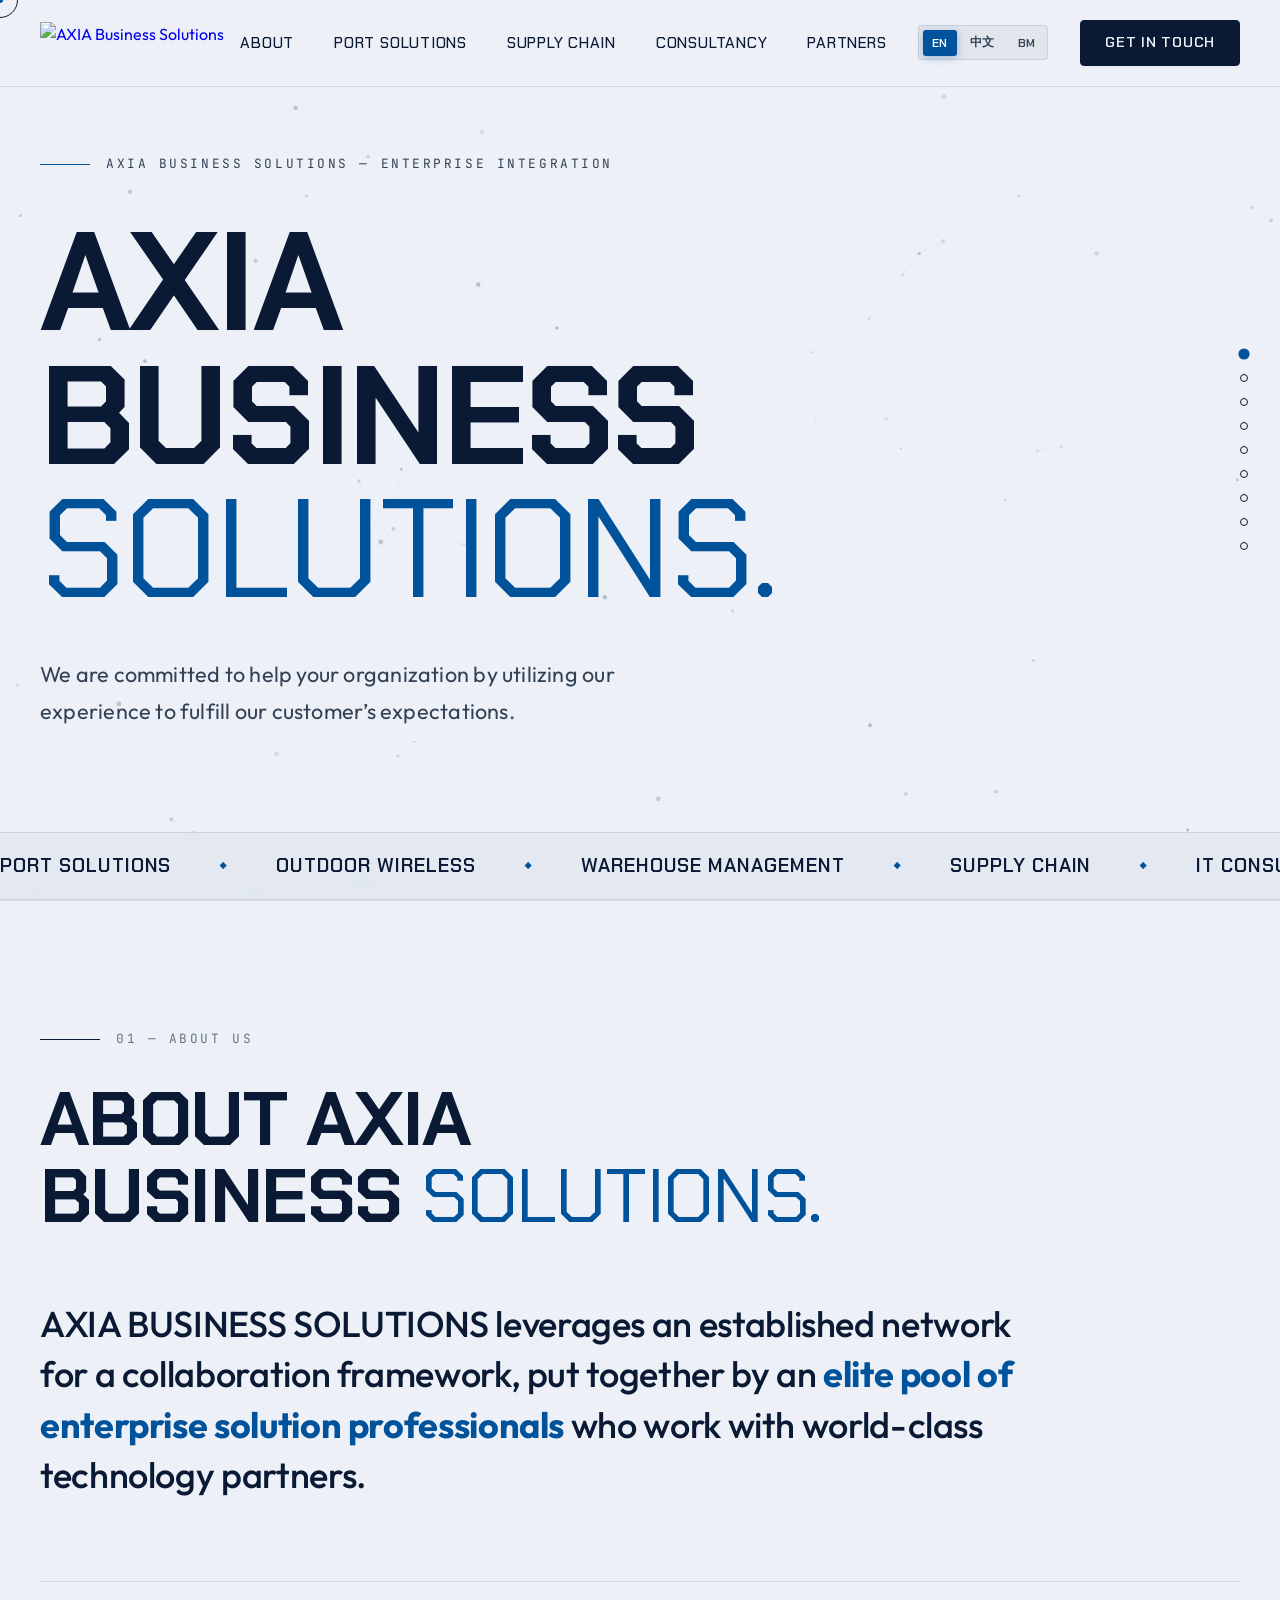
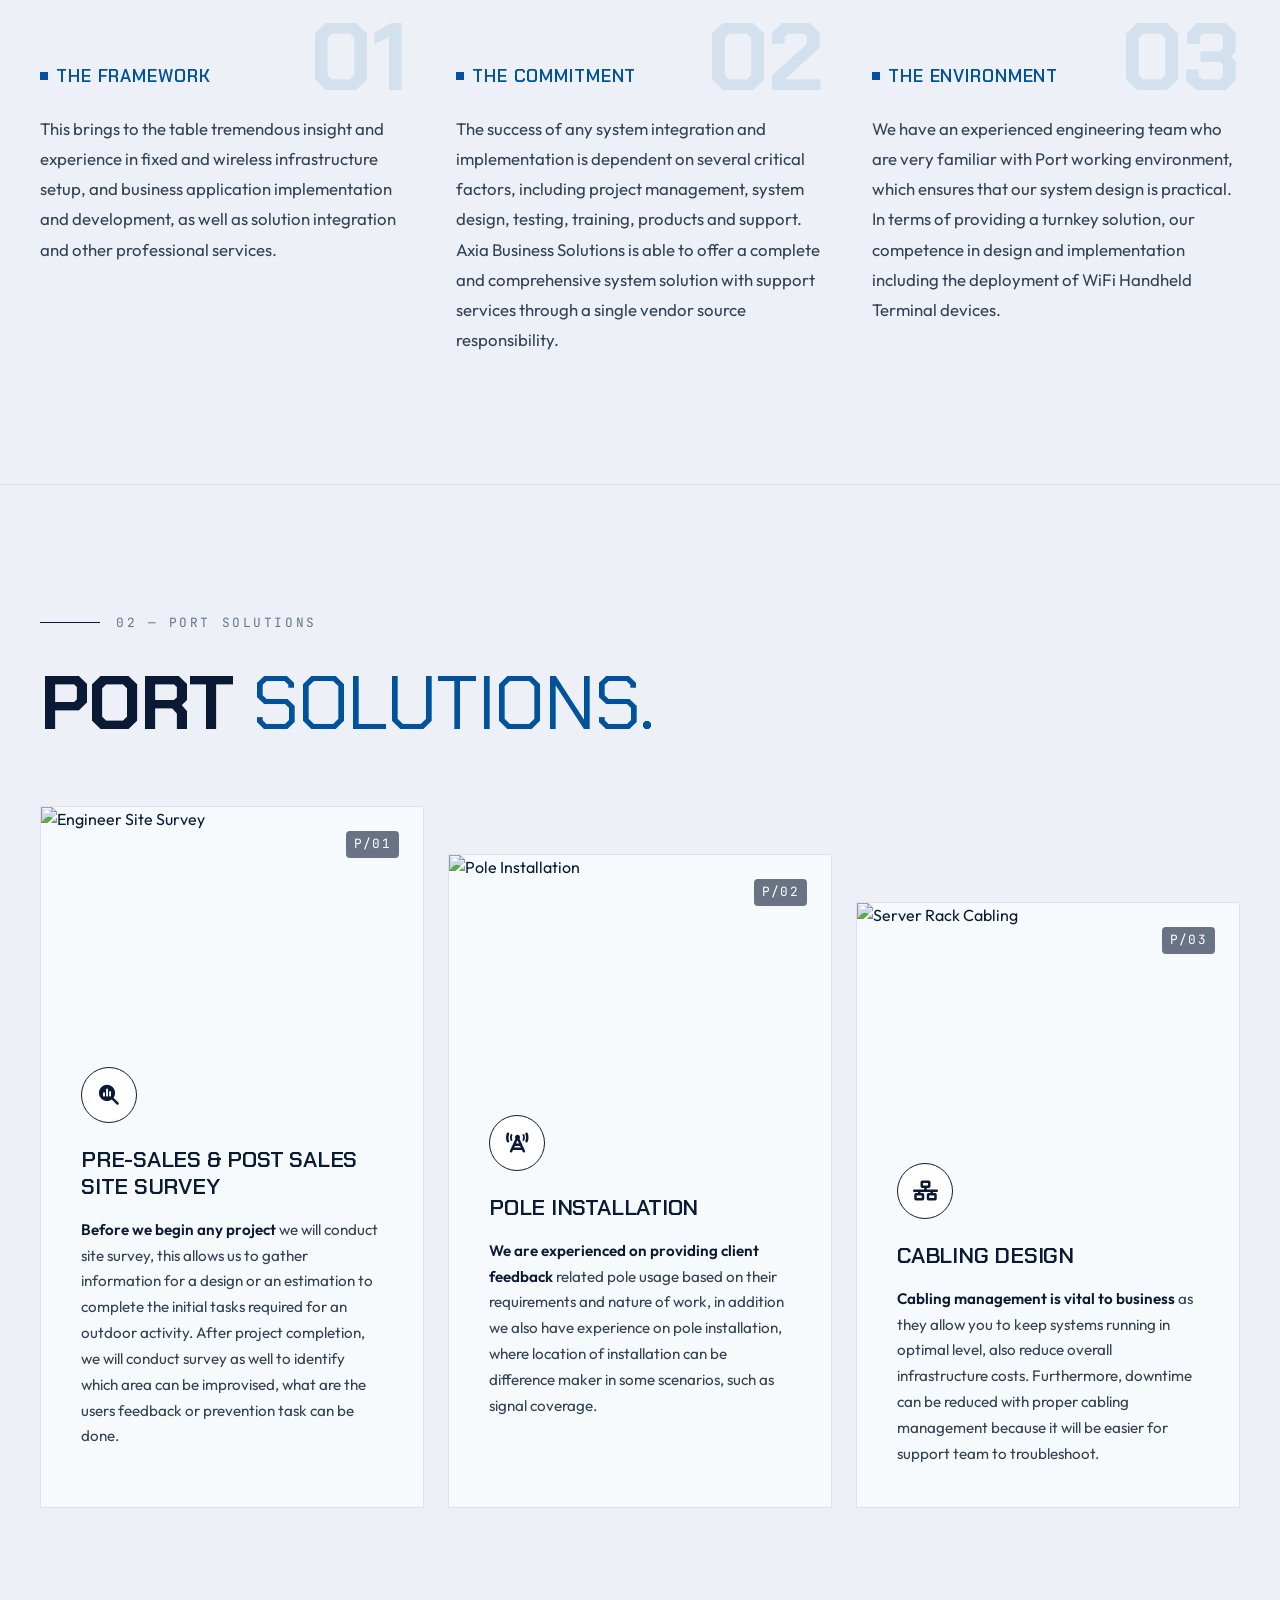
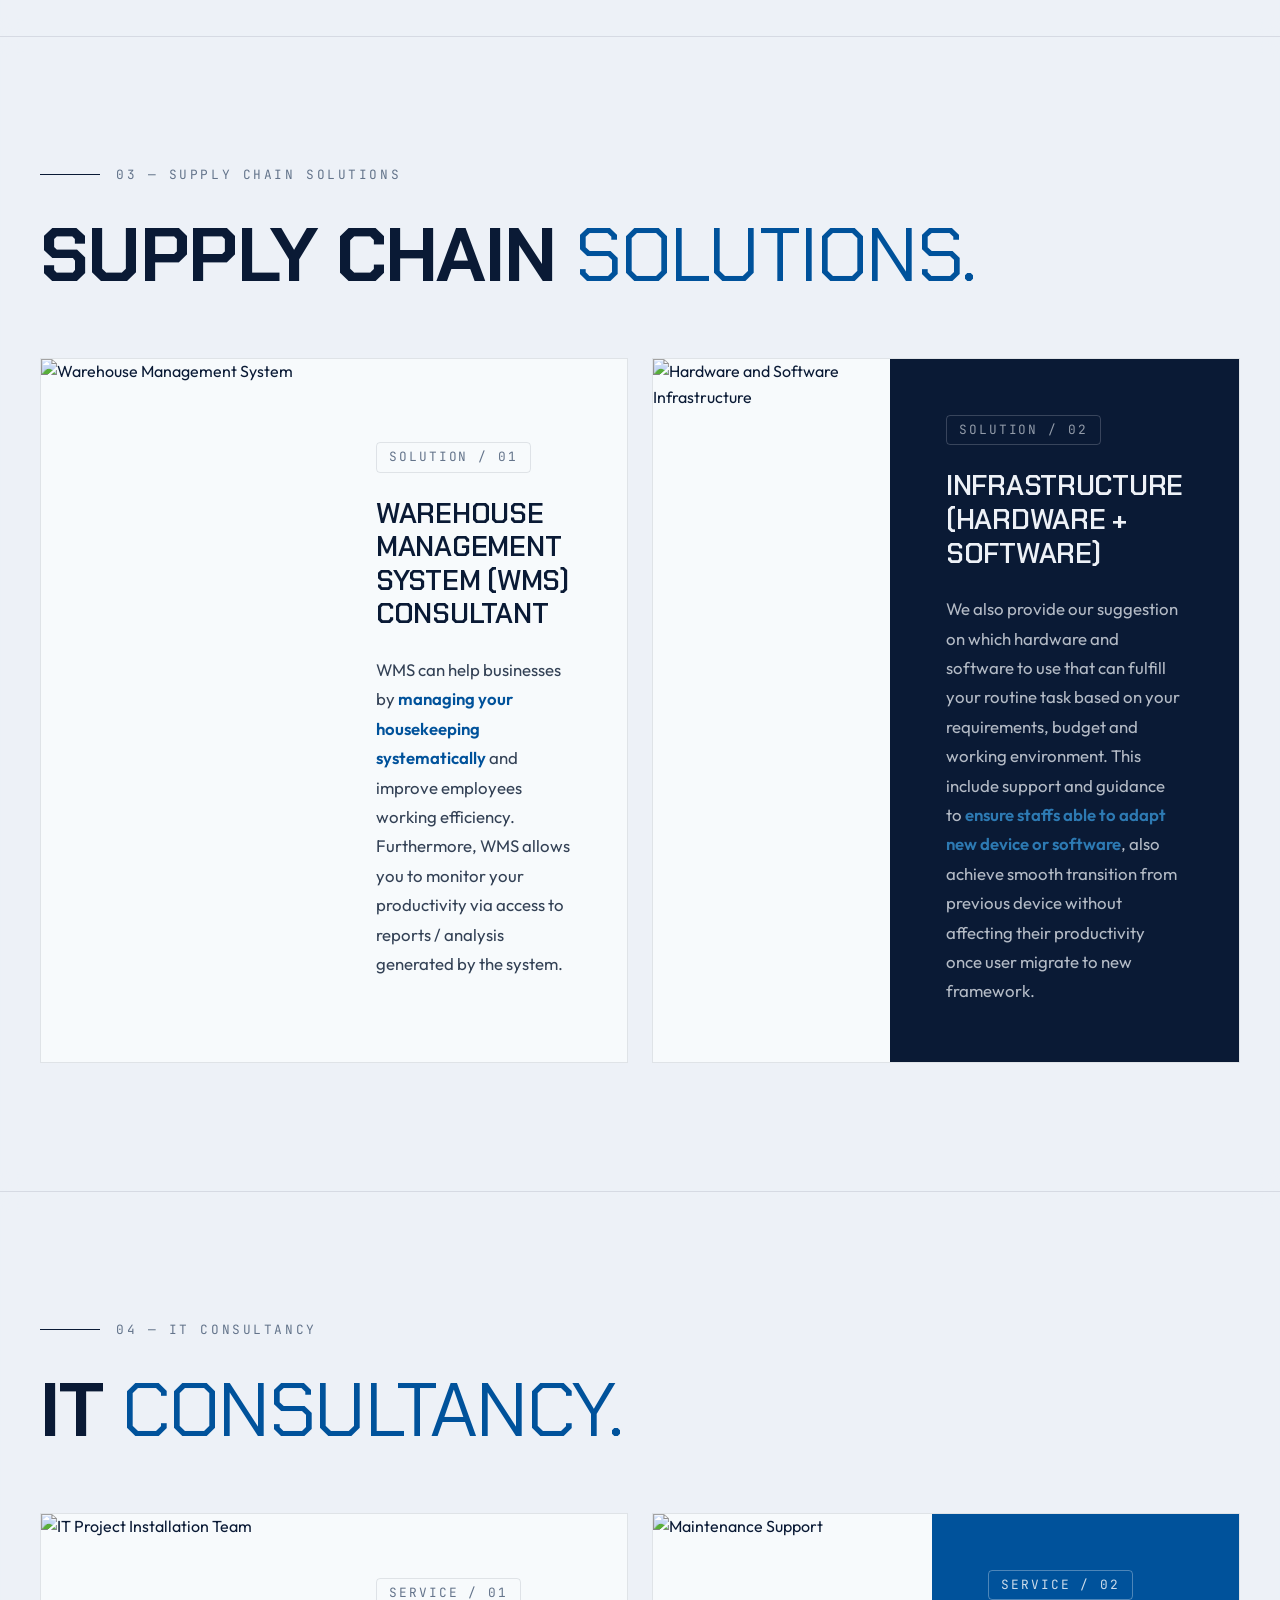
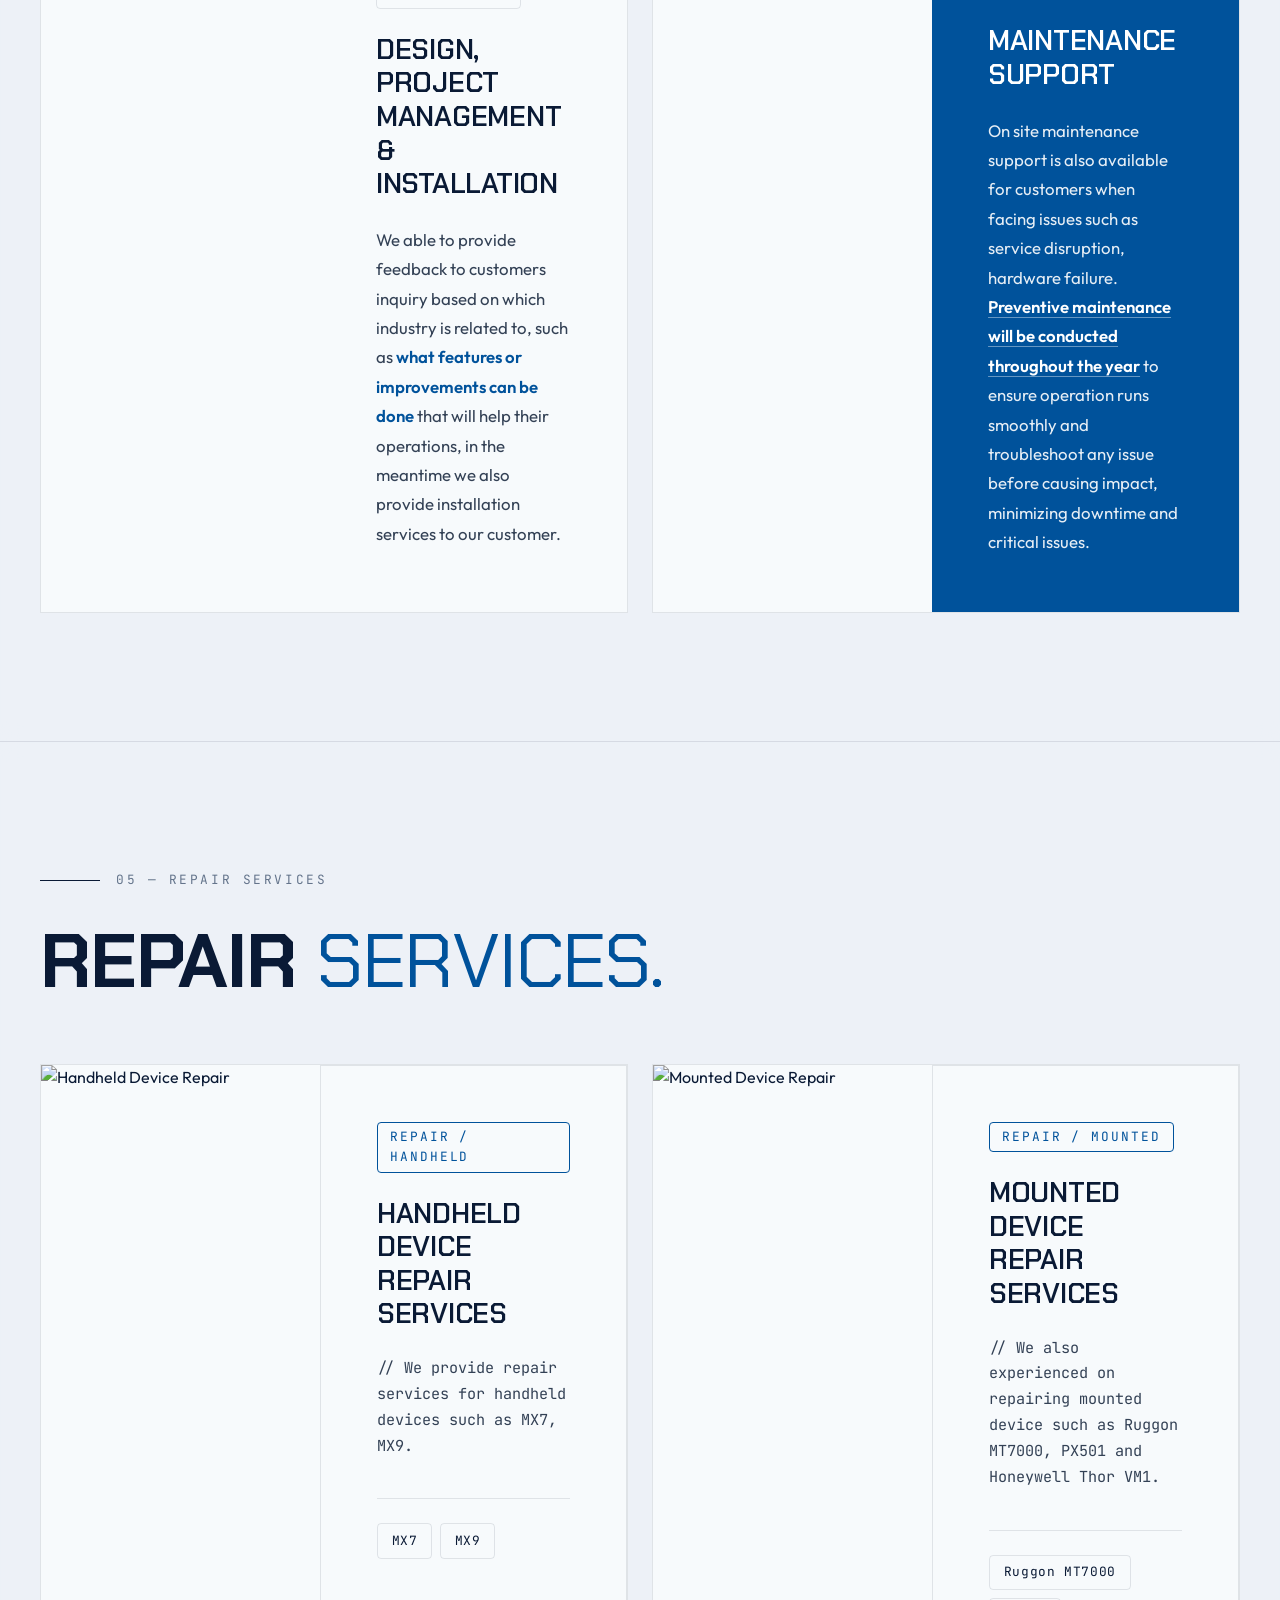
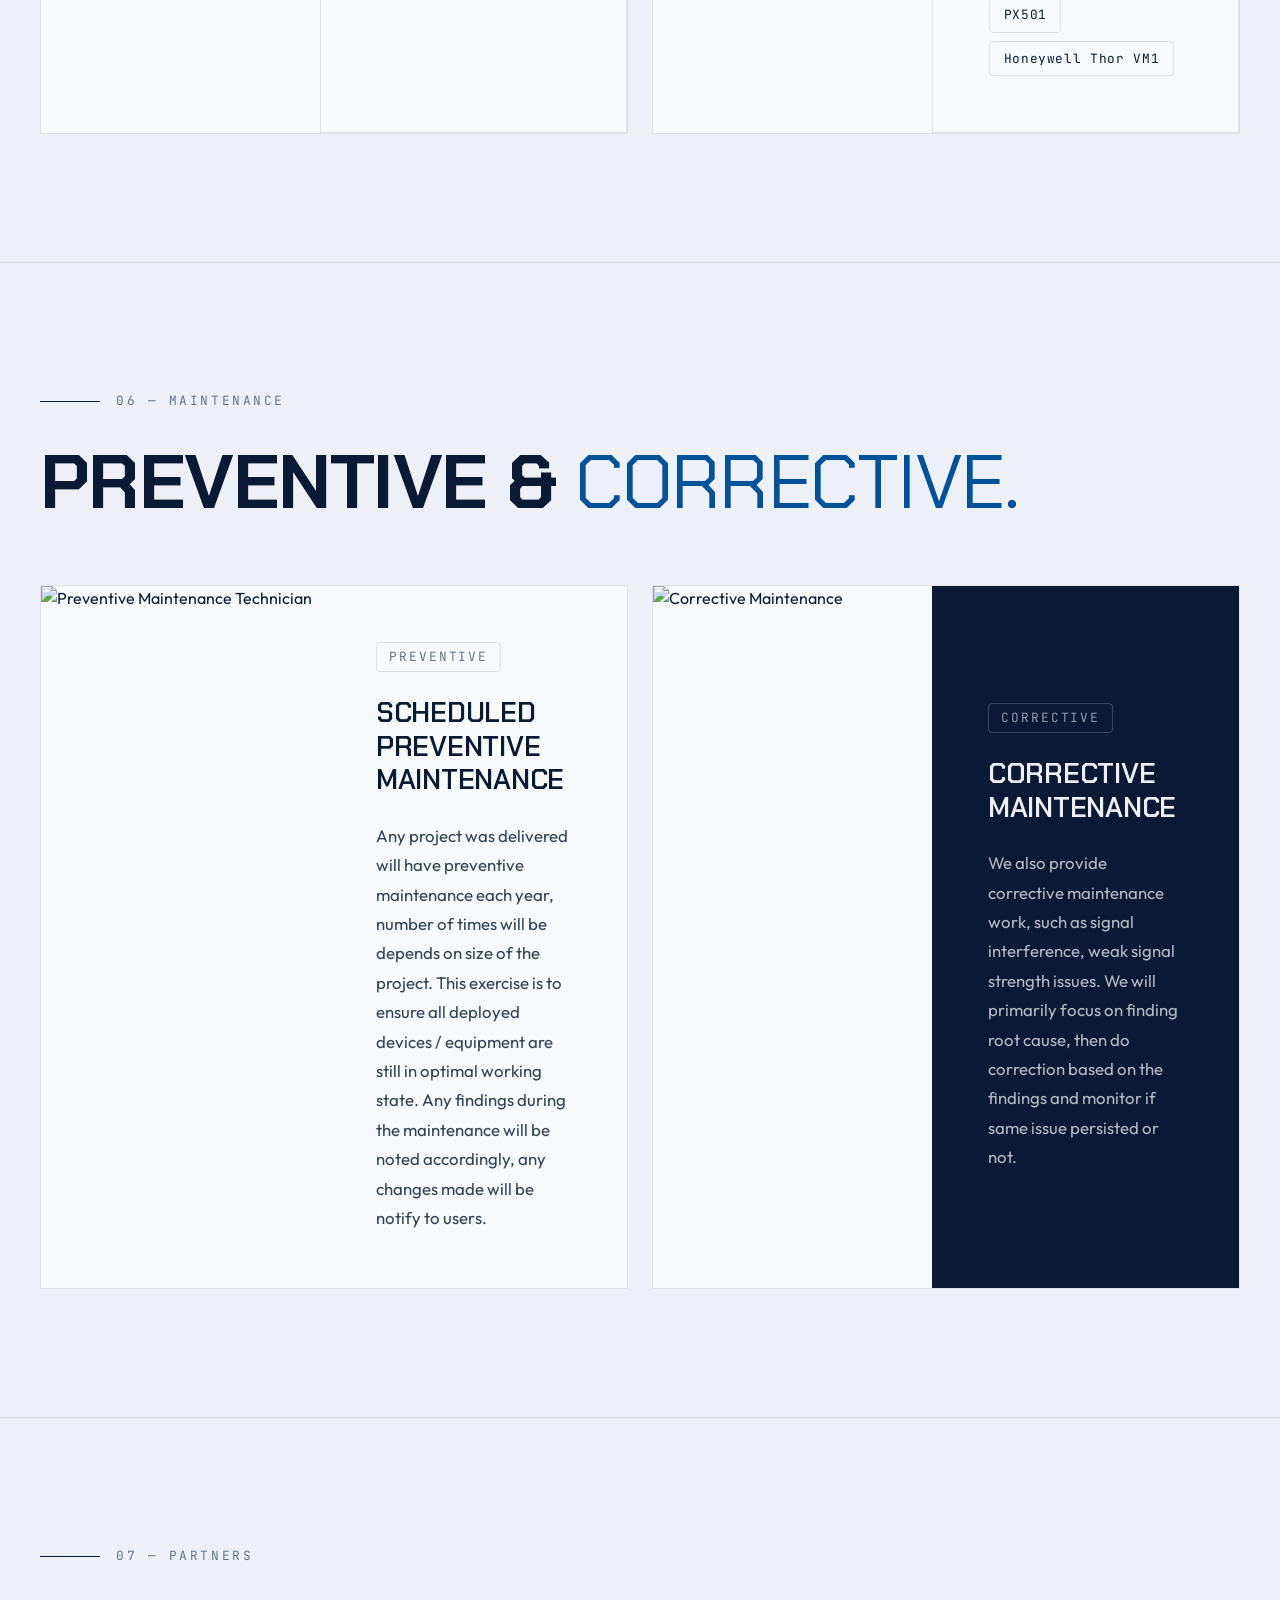
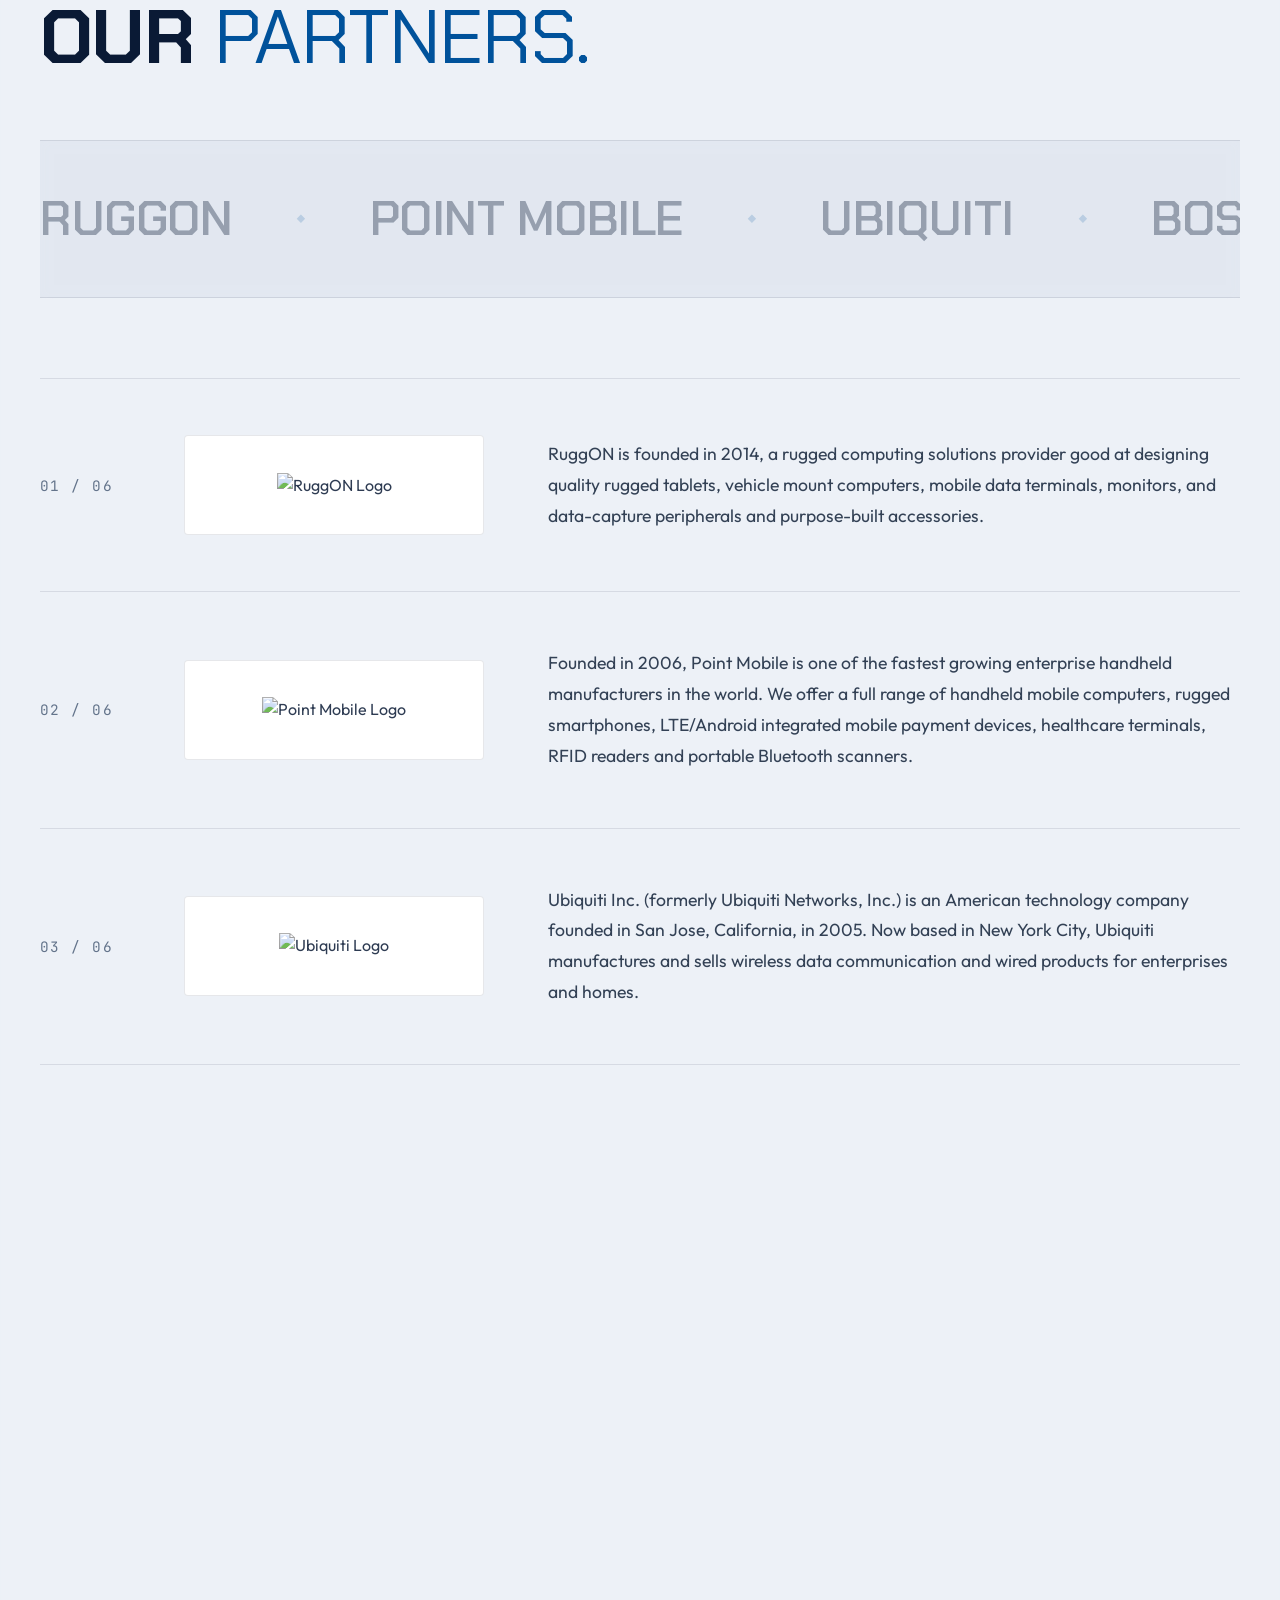
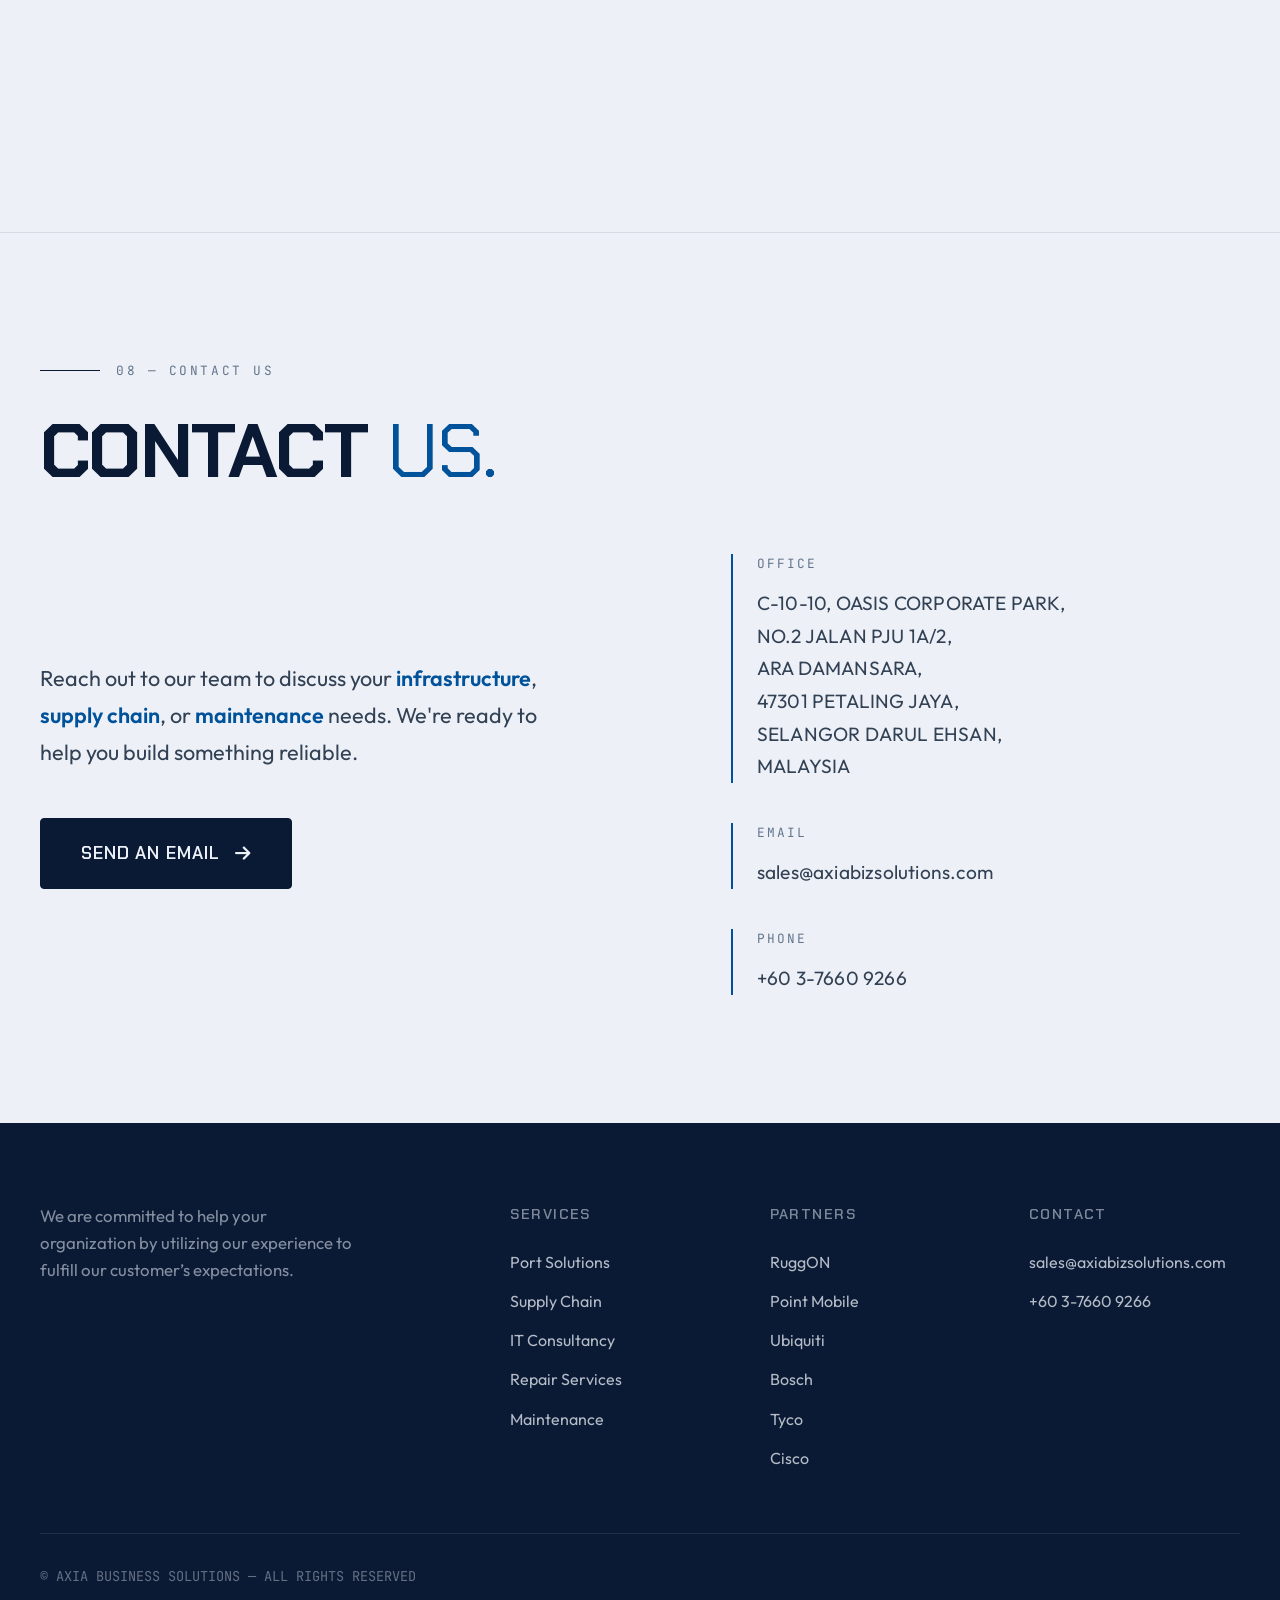
==== commit c58f299a: "Add files via upload" ====
--- a/index.html
+++ b/index.html
@@ -1,1817 +1,1817 @@
-<!DOCTYPE html>
-<html lang="en">
-<head>
-<meta charset="UTF-8">
-<meta name="viewport" content="width=device-width, initial-scale=1.0">
-<title>AXIA Business Solutions — Engineered Enterprise Infrastructure</title>
-<script src="https://cdn.tailwindcss.com"></script>
-<link rel="preconnect" href="https://fonts.googleapis.com">
-<link rel="preconnect" href="https://fonts.gstatic.com" crossorigin>
-<link href="https://fonts.googleapis.com/css2?family=Chakra+Petch:wght@400;500;600;700&family=Space+Grotesk:wght@300;400;500;600;700&family=JetBrains+Mono:wght@400;500&family=Outfit:wght@300;400;500;600&family=Noto+Sans+SC:wght@300;400;500;700&family=Noto+Sans+Malay:wght@300;400;500;600&display=swap" rel="stylesheet">
-<link rel="stylesheet" href="https://cdnjs.cloudflare.com/ajax/libs/font-awesome/6.4.0/css/all.min.css">
-<style>
-  :root {
-    --bg: #EDF1F7;
-    --bg-alt: #E1E7F0;
-    --bg-card: rgba(247, 250, 252, 0.85);
-    --bg-card-solid: #F7FAFC;
-    --ink: #0A1A35;
-    --ink-soft: #334155;
-    --muted: #64748B;
-    --accent: #00529B; /* Exact logo blue */
-    --accent-dark: #003366; /* Darker variant */
-    --accent-light: #2D7AB3; /* Lighter variant */
-    --accent-soft: #E1EDF5; /* Soft tint */
-    --border: rgba(10, 26, 53, 0.1);
-  }
-  
-  * { margin: 0; padding: 0; box-sizing: border-box; }
-  html { scroll-behavior: smooth; }
-  
-  body {
-    font-family: 'Outfit', 'Noto Sans SC', 'Noto Sans Malay', sans-serif;
-    background: var(--bg);
-    color: var(--ink);
-    overflow-x: hidden;
-    cursor: none;
-    line-height: 1.6;
-  }
-  
-  /* Global Background Canvas */
-  #network {
-    position: fixed;
-    top: 0; left: 0;
-    width: 100vw; 
-    height: 100vh;
-    z-index: 0;
-    pointer-events: none;
-    opacity: 0.35;
-  }
-
-  .content-wrapper {
-    position: relative;
-    z-index: 1;
-  }
-  
-  /* Custom cursor */
-  .cursor-dot, .cursor-outline {
-    pointer-events: none;
-    position: fixed;
-    top: 0; left: 0;
-    transform: translate(-50%, -50%);
-    z-index: 9999;
-    border-radius: 50%;
-    will-change: transform;
-  }
-  .cursor-dot {
-    width: 6px; height: 6px;
-    background: var(--accent);
-    transition: width 0.2s, height 0.2s;
-  }
-  .cursor-outline {
-    width: 36px; height: 36px;
-    border: 1px solid var(--ink);
-    transition: width 0.25s, height 0.25s, background 0.25s, border-color 0.25s;
-  }
-  .cursor-outline.hover {
-    width: 64px; height: 64px;
-    background: rgba(0, 82, 155, 0.08);
-    border-color: var(--accent);
-  }
-  .cursor-dot.hover {
-    width: 0; height: 0;
-  }
-  
-  /* Scroll progress */
-  .scroll-progress {
-    position: fixed;
-    top: 0; left: 0;
-    height: 2px;
-    background: var(--accent);
-    z-index: 9998;
-    width: 0%;
-    transition: width 0.1s;
-  }
-  
-  /* Navigation */
-  .nav {
-    position: fixed;
-    top: 0; left: 0; right: 0;
-    z-index: 100;
-    padding: 1.25rem 2.5rem;
-    display: flex;
-    justify-content: space-between;
-    align-items: center;
-    backdrop-filter: blur(14px);
-    -webkit-backdrop-filter: blur(14px);
-    background: rgba(237, 241, 247, 0.75);
-    border-bottom: 1px solid var(--border);
-    transition: padding 0.3s ease;
-  }
-  .nav.scrolled { padding: 0.85rem 2.5rem; }
-  
-  .nav-logo {
-    display: flex;
-    align-items: center;
-    gap: 0.7rem;
-    text-decoration: none;
-  }
-  .nav-logo-img {
-    height: 42px;
-    width: auto;
-    transition: transform 0.4s;
-  }
-  .nav-logo:hover .nav-logo-img { transform: scale(1.03); }
-  
-  .nav-right {
-    display: flex;
-    align-items: center;
-    gap: 2rem;
-  }
-
-  .lang-switcher {
-    display: flex;
-    gap: 0.25rem;
-    background: rgba(10, 26, 53, 0.05);
-    padding: 0.2rem;
-    border-radius: 4px;
-    border: 1px solid var(--border);
-  }
-  .lang-btn {
-    background: transparent;
-    border: none;
-    color: var(--ink-soft);
-    padding: 0.3rem 0.6rem;
-    font-family: 'Chakra Petch', sans-serif;
-    font-size: 0.75rem;
-    font-weight: 600;
-    border-radius: 3px;
-    cursor: none;
-    transition: all 0.3s;
-    text-transform: uppercase;
-  }
-  .lang-btn:hover {
-    color: var(--accent);
-  }
-  .lang-btn.active {
-    background: var(--accent);
-    color: white;
-    box-shadow: 0 2px 8px rgba(0, 82, 155, 0.3);
-  }
-
-  .nav-links {
-    display: flex;
-    gap: 2.5rem;
-    align-items: center;
-  }
-  .nav-link {
-    font-family: 'Chakra Petch', sans-serif;
-    font-size: 0.95rem;
-    font-weight: 500;
-    color: var(--ink);
-    text-decoration: none;
-    position: relative;
-    transition: color 0.3s;
-    text-transform: uppercase;
-    letter-spacing: 0.05em;
-  }
-  .nav-link::after {
-    content: '';
-    position: absolute;
-    bottom: -4px; left: 0;
-    width: 0; height: 1px;
-    background: var(--accent);
-    transition: width 0.3s;
-  }
-  .nav-link:hover::after { width: 100%; }
-  .nav-link:hover { color: var(--accent); }
-  
-  .nav-cta {
-    background: var(--ink);
-    color: var(--bg);
-    padding: 0.65rem 1.5rem;
-    border-radius: 4px;
-    font-family: 'Chakra Petch', sans-serif;
-    font-size: 0.9rem;
-    font-weight: 600;
-    text-decoration: none;
-    transition: all 0.3s;
-    border: 1px solid var(--ink);
-    text-transform: uppercase;
-    letter-spacing: 0.05em;
-  }
-  .nav-cta:hover {
-    background: var(--accent);
-    border-color: var(--accent);
-    transform: translateY(-2px);
-    box-shadow: 0 4px 12px rgba(0, 82, 155, 0.3);
-  }
-  
-  /* Hero */
-  .hero {
-    min-height: 100vh;
-    position: relative;
-    display: flex;
-    align-items: center;
-    overflow: hidden;
-    padding: 8rem 2.5rem 6rem;
-  }
-  
-  .hero-content {
-    position: relative;
-    z-index: 2;
-    max-width: 1400px;
-    margin: 0 auto;
-    width: 100%;
-  }
-  
-  .hero-eyebrow {
-    display: flex;
-    align-items: center;
-    gap: 1rem;
-    font-family: 'JetBrains Mono', monospace;
-    font-size: 0.8rem;
-    text-transform: uppercase;
-    letter-spacing: 0.2em;
-    color: var(--ink-soft);
-    margin-bottom: 2.5rem;
-    opacity: 0;
-    animation: fadeUp 0.8s 0.2s forwards;
-  }
-  .hero-eyebrow::before {
-    content: '';
-    width: 50px; height: 1px;
-    background: var(--accent);
-  }
-  
-  @keyframes fadeUp {
-    from { opacity: 0; transform: translateY(20px); }
-    to { opacity: 1; transform: translateY(0); }
-  }
-  
-  .hero-title {
-    font-family: 'Chakra Petch', sans-serif;
-    font-size: clamp(3.5rem, 11vw, 10rem);
-    line-height: 0.95;
-    font-weight: 700;
-    letter-spacing: -0.02em;
-    margin-bottom: 2.5rem;
-    text-transform: uppercase;
-  }
-  .hero-title .line {
-    display: block;
-    overflow: hidden;
-  }
-  .hero-title .line span {
-    display: inline-block;
-    transform: translateY(110%);
-    animation: slideUp 1s cubic-bezier(0.22, 1, 0.36, 1) forwards;
-  }
-  .hero-title .line:nth-child(1) span { animation-delay: 0.3s; }
-  .hero-title .line:nth-child(2) span { animation-delay: 0.45s; }
-  .hero-title .line:nth-child(3) span { animation-delay: 0.6s; }
-  
-  @keyframes slideUp {
-    to { transform: translateY(0); }
-  }
-  
-  .hero-title em {
-    font-family: 'Chakra Petch', sans-serif;
-    font-style: normal;
-    font-weight: 400;
-    color: var(--accent);
-    letter-spacing: -0.02em;
-  }
-  
-  .section-title em {
-    font-style: normal;
-    font-weight: 400;
-    color: var(--accent);
-    letter-spacing: -0.02em;
-  }
-  
-  .hero-subtitle {
-    font-size: 1.35rem; 
-    max-width: 640px;
-    color: var(--ink-soft);
-    line-height: 1.7;
-    margin-bottom: 3rem;
-    opacity: 0;
-    animation: fadeUp 0.8s 0.8s forwards;
-    font-weight: 400;
-    letter-spacing: 0.01em;
-  }
-  
-  /* Marquee */
-  .marquee {
-    position: absolute;
-    bottom: 0; left: 0; right: 0;
-    overflow: hidden;
-    border-top: 1px solid var(--border);
-    border-bottom: 1px solid var(--border);
-    background: rgba(225, 231, 240, 0.85);
-    backdrop-filter: blur(6px);
-    z-index: 2;
-  }
-  .marquee-track {
-    display: flex;
-    gap: 3rem;
-    animation: scroll 40s linear infinite;
-    padding: 1.1rem 0;
-    white-space: nowrap;
-    width: max-content;
-  }
-  .marquee-item {
-    font-family: 'Chakra Petch', sans-serif;
-    font-size: 1.2rem;
-    font-weight: 600;
-    display: flex;
-    align-items: center;
-    gap: 3rem;
-    color: var(--ink);
-    text-transform: uppercase;
-    letter-spacing: 0.05em;
-  }
-  .marquee-item::after {
-    content: '◆';
-    color: var(--accent);
-    font-size: 0.85rem;
-  }
-  @keyframes scroll {
-    from { transform: translateX(0); }
-    to { transform: translateX(-50%); }
-  }
-  
-  /* Section styles */
-  .section {
-    padding: 8rem 2.5rem;
-    position: relative;
-    background: rgba(237, 241, 247, 0.85);
-    backdrop-filter: blur(10px);
-    border-top: 1px solid var(--border);
-  }
-  .section-inner {
-    max-width: 1400px;
-    margin: 0 auto;
-  }
-  
-  .section-number {
-    font-family: 'JetBrains Mono', monospace;
-    font-size: 0.8rem;
-    letter-spacing: 0.2em;
-    color: var(--muted);
-    display: flex;
-    align-items: center;
-    gap: 1rem;
-    margin-bottom: 2rem;
-    text-transform: uppercase;
-  }
-  .section-number::before {
-    content: '';
-    width: 60px; height: 1px;
-    background: var(--ink);
-  }
-  
-  .section-title {
-    font-family: 'Chakra Petch', sans-serif;
-    font-size: clamp(2.5rem, 6vw, 5rem);
-    line-height: 1;
-    font-weight: 700;
-    letter-spacing: -0.02em;
-    margin-bottom: 4rem;
-    text-transform: uppercase;
-  }
-  
-  /* About Section */
-  .about-grid {
-    display: grid;
-    grid-template-columns: repeat(3, 1fr);
-    gap: 3rem;
-    border-top: 1px solid var(--border);
-    padding-top: 3rem;
-  }
-  .about-block { position: relative; padding-top: 2rem; }
-  .about-block::before {
-    content: attr(data-num);
-    position: absolute;
-    top: -20px;
-    right: 0;
-    font-family: 'Chakra Petch', sans-serif;
-    font-size: 6rem;
-    font-weight: 700;
-    color: var(--accent);
-    opacity: 0.1;
-    line-height: 1;
-  }
-  .about-block-title {
-    font-family: 'Chakra Petch', sans-serif;
-    font-size: 1.1rem;
-    font-weight: 600;
-    color: var(--accent);
-    margin-bottom: 1.5rem;
-    letter-spacing: 0.05em;
-    display: flex;
-    align-items: center;
-    gap: 0.5rem;
-    text-transform: uppercase;
-  }
-  .about-block-title::before {
-    content: '';
-    width: 8px; height: 8px;
-    background: var(--accent);
-    display: inline-block;
-  }
-  .about-text {
-    font-size: 1.05rem;
-    line-height: 1.8;
-    color: var(--ink-soft);
-  }
-  .about-intro {
-    font-family: 'Outfit', 'Noto Sans SC', sans-serif;
-    font-weight: 500;
-    font-size: clamp(1.5rem, 3vw, 2.25rem);
-    line-height: 1.4;
-    letter-spacing: -0.01em;
-    color: var(--ink);
-    margin-bottom: 5rem;
-    max-width: 1000px;
-  }
-  .about-intro span { color: var(--accent); font-weight: 700; }
-  
-  /* Card Layouts with Images */
-  .grid-2 {
-    display: grid;
-    grid-template-columns: 1fr 1fr;
-    gap: 1.5rem;
-  }
-  
-  .split-card {
-    background: var(--bg-card-solid);
-    border: 1px solid var(--border);
-    overflow: hidden;
-    transition: all 0.4s cubic-bezier(0.4, 0, 0.2, 1);
-    display: grid;
-    grid-template-columns: 1fr 1.1fr;
-  }
-  .split-card:hover {
-    transform: translateY(-6px);
-    box-shadow: 0 30px 60px -30px rgba(10, 26, 53, 0.25);
-    border-color: rgba(10, 26, 53, 0.15);
-  }
-  
-  .card-image-wrap {
-    position: relative;
-    overflow: hidden;
-    min-height: 100%;
-  }
-  .card-image {
-    width: 100%;
-    height: 100%;
-    object-fit: cover;
-    transition: transform 0.6s cubic-bezier(0.4, 0, 0.2, 1);
-  }
-  .split-card:hover .card-image {
-    transform: scale(1.05);
-  }
-  
-  .card-content {
-    padding: 3.5rem;
-    display: flex;
-    flex-direction: column;
-    justify-content: center;
-  }
-  
-  .card-label {
-    font-family: 'JetBrains Mono', monospace;
-    font-size: 0.8rem;
-    text-transform: uppercase;
-    letter-spacing: 0.15em;
-    color: var(--muted);
-    margin-bottom: 1.5rem;
-    display: inline-block;
-    padding: 0.25rem 0.75rem;
-    border: 1px solid var(--border);
-    border-radius: 4px;
-    align-self: flex-start;
-  }
-  
-  .card-title {
-    font-family: 'Chakra Petch', sans-serif;
-    font-weight: 600;
-    font-size: 1.75rem;
-    line-height: 1.2;
-    margin-bottom: 1.5rem;
-    letter-spacing: -0.01em;
-    text-transform: uppercase;
-  }
-  
-  .card-desc {
-    font-size: 1.05rem;
-    line-height: 1.75;
-    color: var(--ink-soft);
-  }
-  
-  /* Variations */
-  .split-card.dark .card-content { background: var(--ink); color: var(--bg); }
-  .split-card.dark .card-desc { color: rgba(237, 241, 247, 0.75); }
-  .split-card.dark .card-label { border-color: rgba(237, 241, 247, 0.2); color: rgba(237, 241, 247, 0.6); }
-  
-  .split-card.accent .card-content { background: var(--accent); color: white; }
-  .split-card.accent .card-desc { color: rgba(255, 255, 255, 0.9); }
-  .split-card.accent .card-label { border-color: rgba(255, 255, 255, 0.3); color: rgba(255, 255, 255, 0.8); }
-  
-  .text-highlight { color: var(--accent); font-weight: 600; }
-  .split-card.dark .text-highlight { color: var(--accent-light); }
-  .split-card.accent .text-highlight { color: #FFFFFF; text-decoration: underline; text-decoration-color: rgba(255,255,255,0.4); text-underline-offset: 4px; }
-  
-  /* Repair Section Specifics */
-  .repair-card-content {
-    padding: 3.5rem;
-    background: var(--bg-card-solid);
-    border: 1px solid var(--border);
-    transition: all 0.4s;
-  }
-  .repair-card-wrap {
-    transition: all 0.4s;
-  }
-  .repair-card-wrap:hover .repair-card-content {
-    background: var(--ink);
-    color: var(--bg);
-  }
-  .repair-card-wrap:hover .repair-card-content .card-label,
-  .repair-card-wrap:hover .repair-card-content .card-desc,
-  .repair-card-wrap:hover .repair-card-content .repair-card-extra {
-    color: rgba(237, 241, 247, 0.75);
-  }
-  .repair-card-extra {
-    font-family: 'JetBrains Mono', monospace;
-    font-size: 0.95rem;
-    line-height: 1.7;
-    color: var(--ink-soft);
-    margin-bottom: 2.5rem;
-    transition: color 0.3s;
-  }
-  .repair-devices {
-    border-top: 1px solid var(--border);
-    padding-top: 1.5rem;
-    display: flex;
-    flex-wrap: wrap;
-    gap: 0.5rem;
-    transition: border-color 0.3s;
-  }
-  .repair-card-wrap:hover .repair-devices { border-color: rgba(237, 241, 247, 0.15); }
-  .repair-device {
-    font-family: 'JetBrains Mono', monospace;
-    font-size: 0.8rem;
-    padding: 0.4rem 0.85rem;
-    border: 1px solid var(--border);
-    border-radius: 4px;
-    letter-spacing: 0.05em;
-    transition: all 0.3s;
-  }
-  .repair-card-wrap:hover .repair-device {
-    border-color: rgba(237, 241, 247, 0.2);
-    color: rgba(237, 241, 247, 0.9);
-  }
-  
-  /* Port Solutions - Top Image Cards */
-  .service-grid {
-    display: grid;
-    grid-template-columns: repeat(3, 1fr);
-    gap: 1.5rem;
-  }
-  .service-card {
-    background: var(--bg-card-solid);
-    border: 1px solid var(--border);
-    position: relative;
-    overflow: hidden;
-    transition: all 0.4s cubic-bezier(0.4, 0, 0.2, 1);
-    display: flex;
-    flex-direction: column;
-  }
-  .service-card:nth-child(2) { margin-top: 3rem; }
-  .service-card:nth-child(3) { margin-top: 6rem; }
-  
-  .service-card-img-wrap {
-    height: 220px;
-    overflow: hidden;
-    position: relative;
-  }
-  .service-card-img {
-    width: 100%;
-    height: 100%;
-    object-fit: cover;
-    transition: transform 0.6s ease;
-  }
-  .service-card:hover .service-card-img {
-    transform: scale(1.05);
-  }
-  
-  .service-card::before {
-    content: '';
-    position: absolute;
-    top: 0; left: 0;
-    width: 100%; height: 3px;
-    background: var(--accent);
-    transform: scaleX(0);
-    transform-origin: left;
-    transition: transform 0.5s;
-    z-index: 2;
-  }
-  .service-card:hover::before { transform: scaleX(1); }
-  .service-card:hover {
-    transform: translateY(-6px);
-    box-shadow: 0 30px 60px -30px rgba(10, 26, 53, 0.25);
-    border-color: rgba(10, 26, 53, 0.15);
-  }
-  
-  .service-card-body {
-    padding: 2.5rem;
-    flex: 1;
-  }
-  
-  .service-icon {
-    width: 56px; height: 56px;
-    border: 1px solid var(--ink);
-    border-radius: 50%;
-    display: flex;
-    align-items: center;
-    justify-content: center;
-    margin-bottom: 1.5rem;
-    font-size: 1.25rem;
-    color: var(--ink);
-    transition: all 0.4s;
-    background: white;
-  }
-  .service-card:hover .service-icon {
-    background: var(--accent);
-    border-color: var(--accent);
-    color: white;
-    transform: rotate(360deg);
-  }
-  .service-card-num {
-    position: absolute;
-    top: 1.5rem; right: 1.5rem;
-    font-family: 'JetBrains Mono', monospace;
-    font-size: 0.8rem;
-    color: white;
-    letter-spacing: 0.1em;
-    background: rgba(10, 26, 53, 0.6);
-    padding: 0.2rem 0.5rem;
-    border-radius: 4px;
-    backdrop-filter: blur(4px);
-    z-index: 2;
-  }
-  .service-card-title {
-    font-family: 'Chakra Petch', sans-serif;
-    font-weight: 600;
-    font-size: 1.4rem;
-    margin-bottom: 1rem;
-    line-height: 1.2;
-    text-transform: uppercase;
-    letter-spacing: -0.01em;
-  }
-  .service-card-desc {
-    font-size: 0.95rem;
-    line-height: 1.7;
-    color: var(--ink-soft);
-  }
-  .text-lead {
-    font-weight: 600;
-    color: var(--ink);
-  }
-  
-  /* Partners */
-  .partners-marquee {
-    margin-top: 0;
-    margin-bottom: 5rem;
-    overflow: hidden;
-    border-top: 1px solid var(--border);
-    border-bottom: 1px solid var(--border);
-    padding: 2.5rem 0;
-    background: rgba(225, 231, 240, 0.85);
-    backdrop-filter: blur(6px);
-  }
-  .partners-marquee-track {
-    display: flex;
-    gap: 4rem;
-    animation: scroll 35s linear infinite;
-    align-items: center;
-    width: max-content;
-  }
-  .partner-name-marq {
-    font-family: 'Chakra Petch', sans-serif;
-    font-size: 3rem;
-    font-weight: 600;
-    letter-spacing: -0.01em;
-    color: var(--ink);
-    opacity: 0.35;
-    white-space: nowrap;
-    display: flex;
-    align-items: center;
-    gap: 4rem;
-    text-transform: uppercase;
-  }
-  .partner-name-marq::after {
-    content: '◆';
-    color: var(--accent);
-    font-size: 1rem;
-    opacity: 0.5;
-  }
-  
-  .partners-list {
-    border-top: 1px solid var(--border);
-  }
-  .partner-row {
-    display: grid;
-    grid-template-columns: 80px 300px 1fr;
-    gap: 4rem;
-    padding: 3.5rem 0;
-    border-bottom: 1px solid var(--border);
-    align-items: center;
-    transition: background 0.3s;
-  }
-  .partner-row:hover { background: rgba(255, 255, 255, 0.5); }
-  .partner-num {
-    font-family: 'JetBrains Mono', monospace;
-    font-size: 0.9rem;
-    color: var(--muted);
-    letter-spacing: 0.1em;
-  }
-  .partner-logo-wrap {
-    display: flex;
-    align-items: center;
-    justify-content: center;
-    height: 100px;
-    width: 100%;
-    background: white;
-    border: 1px solid var(--border);
-    padding: 1.5rem;
-    border-radius: 4px;
-  }
-  .partner-logo-img {
-    max-height: 70px;
-    max-width: 90%;
-    width: auto;
-    object-fit: contain;
-    opacity: 0.85;
-    transition: opacity 0.3s, transform 0.3s;
-  }
-  .partner-row:hover .partner-logo-img {
-    opacity: 1;
-    transform: scale(1.05);
-  }
-  .partner-desc-big {
-    font-size: 1.1rem;
-    line-height: 1.75;
-    color: var(--ink-soft);
-  }
-  
-  /* Contact */
-  .contact-layout {
-    display: grid;
-    grid-template-columns: 1.2fr 1fr;
-    gap: 5rem;
-    align-items: center;
-  }
-  .contact-cta-text {
-    font-size: 1.35rem;
-    line-height: 1.7;
-    color: var(--ink-soft);
-    margin-bottom: 3rem;
-    font-weight: 400;
-    max-width: 500px;
-  }
-  .contact-cta-text span { color: var(--accent); font-weight: 600; }
-  
-  .contact-email-btn {
-    display: inline-flex;
-    align-items: center;
-    gap: 1rem;
-    background: var(--ink);
-    color: var(--bg);
-    padding: 1.25rem 2.5rem;
-    border-radius: 4px;
-    font-family: 'Chakra Petch', sans-serif;
-    font-size: 1.1rem;
-    font-weight: 600;
-    text-decoration: none;
-    transition: all 0.3s;
-    border: 1px solid var(--ink);
-    letter-spacing: 0.05em;
-    text-transform: uppercase;
-  }
-  .contact-email-btn:hover {
-    background: var(--accent);
-    border-color: var(--accent);
-    transform: translateY(-3px);
-    gap: 1.5rem;
-    box-shadow: 0 8px 20px rgba(0, 82, 155, 0.3);
-  }
-  
-  .contact-info-stack { display: flex; flex-direction: column; gap: 2.5rem; }
-  .contact-block { border-left: 2px solid var(--accent); padding-left: 1.5rem; }
-  .contact-block-label {
-    font-family: 'JetBrains Mono', monospace;
-    font-size: 0.8rem;
-    text-transform: uppercase;
-    letter-spacing: 0.15em;
-    color: var(--muted);
-    margin-bottom: 0.8rem;
-  }
-  .contact-block-value {
-    font-size: 1.2rem;
-    font-weight: 400;
-    line-height: 1.7;
-    letter-spacing: 0.01em;
-    color: var(--ink-soft);
-  }
-  .contact-block-value a {
-    color: inherit;
-    text-decoration: none;
-    transition: color 0.3s;
-    border-bottom: 1px solid transparent;
-  }
-  .contact-block-value a:hover {
-    color: var(--accent);
-    border-bottom-color: var(--accent);
-  }
-  
-  /* Footer */
-  .footer {
-    background: var(--ink);
-    color: var(--bg);
-    padding: 5rem 2.5rem 2rem;
-    position: relative;
-    z-index: 2;
-  }
-  .footer-inner { max-width: 1400px; margin: 0 auto; }
-  .footer-top {
-    display: grid;
-    grid-template-columns: 2fr 1fr 1fr 1fr;
-    gap: 3rem;
-    padding-bottom: 3rem;
-    border-bottom: 1px solid rgba(237, 241, 247, 0.1);
-  }
-  .footer-tagline {
-    color: rgba(237, 241, 247, 0.55);
-    max-width: 320px;
-    line-height: 1.6;
-    font-size: 1.05rem;
-  }
-  .footer-heading {
-    font-family: 'Chakra Petch', sans-serif;
-    font-size: 0.9rem;
-    text-transform: uppercase;
-    letter-spacing: 0.1em;
-    color: rgba(237, 241, 247, 0.5);
-    margin-bottom: 1.5rem;
-    font-weight: 600;
-  }
-  .footer-link {
-    color: rgba(237, 241, 247, 0.75);
-    text-decoration: none;
-    font-size: 1rem;
-    margin-bottom: 0.85rem;
-    display: block;
-    transition: color 0.3s;
-  }
-  .footer-link:hover { color: var(--accent-light); }
-  .footer-bottom {
-    padding-top: 2rem;
-    display: flex;
-    justify-content: space-between;
-    align-items: center;
-    color: rgba(237, 241, 247, 0.4);
-    font-size: 0.85rem;
-    font-family: 'JetBrains Mono', monospace;
-  }
-  
-  /* Reveal animation */
-  .reveal {
-    opacity: 0;
-    transform: translateY(40px);
-    transition: opacity 0.9s cubic-bezier(0.4, 0, 0.2, 1), transform 0.9s cubic-bezier(0.4, 0, 0.2, 1);
-  }
-  .reveal.visible { opacity: 1; transform: translateY(0); }
-  .reveal-delay-1 { transition-delay: 0.1s; }
-  .reveal-delay-2 { transition-delay: 0.2s; }
-  .reveal-delay-3 { transition-delay: 0.3s; }
-  
-  /* Side nav dots */
-  .side-nav {
-    position: fixed;
-    right: 2rem;
-    top: 50%;
-    transform: translateY(-50%);
-    z-index: 50;
-    display: flex;
-    flex-direction: column;
-    gap: 1rem;
-  }
-  .side-nav-dot {
-    width: 8px; height: 8px;
-    border-radius: 50%;
-    border: 1px solid var(--ink);
-    background: transparent;
-    cursor: none;
-    transition: all 0.3s;
-    position: relative;
-    display: block;
-  }
-  .side-nav-dot.active {
-    background: var(--accent);
-    border-color: var(--accent);
-    transform: scale(1.4);
-  }
-  .side-nav-dot::after {
-    content: attr(data-label);
-    position: absolute;
-    right: 100%;
-    top: 50%;
-    transform: translateY(-50%);
-    margin-right: 1rem;
-    font-family: 'JetBrains Mono', monospace;
-    font-size: 0.7rem;
-    text-transform: uppercase;
-    letter-spacing: 0.1em;
-    color: var(--ink);
-    white-space: nowrap;
-    opacity: 0;
-    transition: opacity 0.3s;
-    pointer-events: none;
-  }
-  .side-nav-dot:hover::after { opacity: 1; }
-  
-  /* Responsive */
-  @media (max-width: 1100px) {
-    .lang-switcher { display: none; } /* Hide on smaller laptops to save nav space */
-  }
-  @media (max-width: 968px) {
-    .nav-links { display: none; }
-    .nav-cta-mobile { display: inline-flex; }
-    .lang-switcher { display: flex; } /* Show it back if nav links hide */
-    .about-grid { grid-template-columns: 1fr; gap: 3rem; }
-    .service-grid { grid-template-columns: 1fr; }
-    .service-card:nth-child(n) { margin-top: 0; }
-    .grid-2 { grid-template-columns: 1fr; }
-    .split-card { grid-template-columns: 1fr; }
-    .card-image-wrap { min-height: 250px; max-height: 300px; }
-    .contact-layout { grid-template-columns: 1fr; gap: 3rem; }
-    .footer-top { grid-template-columns: 1fr 1fr; gap: 2rem; }
-    .footer-bottom { flex-direction: column; gap: 1rem; text-align: center; }
-    .side-nav { display: none; }
-    body { cursor: auto; }
-    .cursor-dot, .cursor-outline { display: none; }
-    .submit-btn, .form-select, .side-nav-dot, a, button { cursor: pointer; }
-    .section { padding: 5rem 1.5rem; }
-    .hero { padding: 7rem 1.5rem 5rem; }
-    .nav { padding: 1rem 1.5rem; }
-    .footer { padding: 4rem 1.5rem 2rem; }
-    .card-content, .repair-card-content { padding: 2.5rem; }
-    .partner-row { grid-template-columns: 1fr; gap: 1.5rem; padding: 2.5rem 0; text-align: left; }
-    .partner-logo-wrap { height: 120px; width: 100%; max-width: 300px; }
-    #network { opacity: 0.15; } 
-    .section { background: rgba(237, 241, 247, 0.95); backdrop-filter: none; }
-  }
-  
-  @media (max-width: 600px) {
-    .footer-top { grid-template-columns: 1fr; }
-    .service-card-img-wrap { height: 180px; }
-    .lang-switcher { display: none; }
-  }
-  
-  ::selection { background: var(--accent); color: white; }
-  ::-webkit-scrollbar { width: 8px; }
-  ::-webkit-scrollbar-track { background: var(--bg-alt); }
-  ::-webkit-scrollbar-thumb { background: var(--ink); border-radius: 4px; }
-  ::-webkit-scrollbar-thumb:hover { background: var(--accent); }
-</style>
-</head>
-<body>
-  <canvas id="network"></canvas>
-  
-  <div class="cursor-dot" id="cursorDot"></div>
-  <div class="cursor-outline" id="cursorOutline"></div>
-  <div class="scroll-progress" id="scrollProgress"></div>
-  
-  <div class="side-nav">
-    <a href="#hero" class="side-nav-dot active" data-label="Home" data-section="hero"></a>
-    <a href="#about" class="side-nav-dot" data-label="About" data-section="about"></a>
-    <a href="#port" class="side-nav-dot" data-label="Port" data-section="port"></a>
-    <a href="#supply" class="side-nav-dot" data-label="Supply" data-section="supply"></a>
-    <a href="#consultancy" class="side-nav-dot" data-label="Consultancy" data-section="consultancy"></a>
-    <a href="#repair" class="side-nav-dot" data-label="Repair" data-section="repair"></a>
-    <a href="#maintenance" class="side-nav-dot" data-label="Maintenance" data-section="maintenance"></a>
-    <a href="#partners" class="side-nav-dot" data-label="Partners" data-section="partners"></a>
-    <a href="#contact" class="side-nav-dot" data-label="Contact" data-section="contact"></a>
-  </div>
-  
-  <div class="content-wrapper">
-    <nav class="nav" id="nav">
-      <a href="#hero" class="nav-logo">
-        <img src="https://z-cdn-media.chatglm.cn/files/db86fb4e-2354-490b-877f-74df2b1e65d1.jpg?auth_key=1884523170-8c0f93b5c79d41e7bef02b080df691e2-0-577efd4d9a0d5b4e24c48c13d5d3dc7f" alt="AXIA Business Solutions" class="nav-logo-img">
-      </a>
-      <div class="nav-right">
-        <div class="nav-links">
-          <a href="#about" class="nav-link" data-i18n="nav_about">About</a>
-          <a href="#port" class="nav-link" data-i18n="nav_port">Port Solutions</a>
-          <a href="#supply" class="nav-link" data-i18n="nav_supply">Supply Chain</a>
-          <a href="#consultancy" class="nav-link" data-i18n="nav_consult">Consultancy</a>
-          <a href="#partners" class="nav-link" data-i18n="nav_partners">Partners</a>
-        </div>
-        <div class="lang-switcher">
-          <button class="lang-btn active" onclick="setLanguage('en')">EN</button>
-          <button class="lang-btn" onclick="setLanguage('zh')">中文</button>
-          <button class="lang-btn" onclick="setLanguage('ms')">BM</button>
-        </div>
-        <a href="#contact" class="nav-cta" data-i18n="nav_cta">Get in touch</a>
-      </div>
-      <a href="#contact" class="nav-cta nav-cta-mobile" style="display:none;" data-i18n="nav_cta_m">Contact</a>
-    </nav>
-    
-    <section class="hero" id="hero">
-      <div class="hero-content">
-        <div class="hero-eyebrow" data-i18n="hero_eyebrow">AXIA BUSINESS SOLUTIONS — ENTERPRISE INTEGRATION</div>
-        <h1 class="hero-title">
-          <span class="line"><span>AXIA</span></span>
-          <span class="line"><span>Business</span></span>
-          <span class="line"><span><em>Solutions.</em></span></span>
-        </h1>
-        <p class="hero-subtitle" data-i18n="hero_sub">
-          We are committed to help your organization by utilizing our experience to fulfill our customer’s expectations.
-        </p>
-      </div>
-      <div class="marquee">
-        <div class="marquee-track">
-          <span class="marquee-item" data-i18n="marq_1">Port Solutions</span>
-          <span class="marquee-item" data-i18n="marq_2">Outdoor Wireless</span>
-          <span class="marquee-item" data-i18n="marq_3">Warehouse Management</span>
-          <span class="marquee-item" data-i18n="marq_4">Supply Chain</span>
-          <span class="marquee-item" data-i18n="marq_5">IT Consultancy</span>
-          <span class="marquee-item" data-i18n="marq_6">Device Repair</span>
-          <span class="marquee-item" data-i18n="marq_7">Preventive Maintenance</span>
-          <span class="marquee-item" data-i18n="marq_1">Port Solutions</span>
-          <span class="marquee-item" data-i18n="marq_2">Outdoor Wireless</span>
-          <span class="marquee-item" data-i18n="marq_3">Warehouse Management</span>
-          <span class="marquee-item" data-i18n="marq_4">Supply Chain</span>
-          <span class="marquee-item" data-i18n="marq_5">IT Consultancy</span>
-          <span class="marquee-item" data-i18n="marq_6">Device Repair</span>
-          <span class="marquee-item" data-i18n="marq_7">Preventive Maintenance</span>
-        </div>
-      </div>
-    </section>
-    
-    <section class="section" id="about">
-      <div class="section-inner">
-        <div class="section-number reveal" data-i18n="about_num">01 — About Us</div>
-        <h2 class="section-title reveal" data-i18n="about_title">About AXIA<br>Business <em>Solutions.</em></h2>
-        
-        <p class="about-intro reveal" data-i18n="about_intro">
-          AXIA BUSINESS SOLUTIONS leverages an established network for a collaboration framework, put together by an <span>elite pool of enterprise solution professionals</span> who work with world-class technology partners.
-        </p>
-        
-        <div class="about-grid">
-          <div class="about-block reveal" data-num="01">
-            <div class="about-block-title" data-i18n="about_b1_t">The Framework</div>
-            <p class="about-text" data-i18n="about_b1_p">
-              This brings to the table tremendous insight and experience in fixed and wireless infrastructure setup, and business application implementation and development, as well as solution integration and other professional services.
-            </p>
-          </div>
-          <div class="about-block reveal reveal-delay-1" data-num="02">
-            <div class="about-block-title" data-i18n="about_b2_t">The Commitment</div>
-            <p class="about-text" data-i18n="about_b2_p">
-              The success of any system integration and implementation is dependent on several critical factors, including project management, system design, testing, training, products and support. Axia Business Solutions is able to offer a complete and comprehensive system solution with support services through a single vendor source responsibility.
-            </p>
-          </div>
-          <div class="about-block reveal reveal-delay-2" data-num="03">
-            <div class="about-block-title" data-i18n="about_b3_t">The Environment</div>
-            <p class="about-text" data-i18n="about_b3_p">
-              We have an experienced engineering team who are very familiar with Port working environment, which ensures that our system design is practical. In terms of providing a turnkey solution, our competence in design and implementation including the deployment of WiFi Handheld Terminal devices.
-            </p>
-          </div>
-        </div>
-      </div>
-    </section>
-    
-    <section class="section" id="port">
-      <div class="section-inner">
-        <div class="section-number reveal" data-i18n="port_num">02 — Port Solutions</div>
-        <h2 class="section-title reveal" data-i18n="port_title">Port <em>Solutions.</em></h2>
-        
-        <div class="service-grid">
-          <div class="service-card reveal">
-            <div class="service-card-img-wrap">
-              <span class="service-card-num">P/01</span>
-              <img src="https://images.unsplash.com/photo-1486325212027-8081e485255e?q=80&w=1000&auto=format&fit=crop" alt="Engineer Site Survey" class="service-card-img" loading="lazy">
-            </div>
-            <div class="service-card-body">
-              <div class="service-icon"><i class="fa-solid fa-magnifying-glass-chart"></i></div>
-              <h3 class="service-card-title" data-i18n="port_1_t">Pre-Sales & Post Sales Site Survey</h3>
-              <p class="service-card-desc" data-i18n="port_1_p">
-                <span class="text-lead">Before we begin any project</span> we will conduct site survey, this allows us to gather information for a design or an estimation to complete the initial tasks required for an outdoor activity. After project completion, we will conduct survey as well to identify which area can be improvised, what are the users feedback or prevention task can be done.
-              </p>
-            </div>
-          </div>
-          
-          <div class="service-card reveal reveal-delay-1">
-            <div class="service-card-img-wrap">
-              <span class="service-card-num">P/02</span>
-              <img src="https://images.unsplash.com/photo-1530124566582-a618bc2615dc?q=80&w=1000&auto=format&fit=crop" alt="Pole Installation" class="service-card-img" loading="lazy">
-            </div>
-            <div class="service-card-body">
-              <div class="service-icon"><i class="fa-solid fa-tower-cell"></i></div>
-              <h3 class="service-card-title" data-i18n="port_2_t">Pole Installation</h3>
-              <p class="service-card-desc" data-i18n="port_2_p">
-                <span class="text-lead">We are experienced on providing client feedback</span> related pole usage based on their requirements and nature of work, in addition we also have experience on pole installation, where location of installation can be difference maker in some scenarios, such as signal coverage.
-              </p>
-            </div>
-          </div>
-          
-          <div class="service-card reveal reveal-delay-2">
-            <div class="service-card-img-wrap">
-              <span class="service-card-num">P/03</span>
-              <img src="https://images.unsplash.com/photo-1558494949-ef010cbdcc31?q=80&w=1000&auto=format&fit=crop" alt="Server Rack Cabling" class="service-card-img" loading="lazy">
-            </div>
-            <div class="service-card-body">
-              <div class="service-icon"><i class="fa-solid fa-network-wired"></i></div>
-              <h3 class="service-card-title" data-i18n="port_3_t">Cabling Design</h3>
-              <p class="service-card-desc" data-i18n="port_3_p">
-                <span class="text-lead">Cabling management is vital to business</span> as they allow you to keep systems running in optimal level, also reduce overall infrastructure costs. Furthermore, downtime can be reduced with proper cabling management because it will be easier for support team to troubleshoot.
-              </p>
-            </div>
-          </div>
-        </div>
-      </div>
-    </section>
-    
-    <section class="section" id="supply">
-      <div class="section-inner">
-        <div class="section-number reveal" data-i18n="supply_num">03 — Supply Chain Solutions</div>
-        <h2 class="section-title reveal" data-i18n="supply_title">Supply Chain <em>Solutions.</em></h2>
-        
-        <div class="grid-2">
-          <div class="split-card reveal">
-            <div class="card-image-wrap">
-              <img src="https://images.unsplash.com/photo-1553413077-190dd305871c?q=80&w=1000&auto=format&fit=crop" alt="Warehouse Management System" class="card-image" loading="lazy">
-            </div>
-            <div class="card-content">
-              <div class="card-label" data-i18n="supply_1_l">Solution / 01</div>
-              <h3 class="card-title" data-i18n="supply_1_t">Warehouse Management System (WMS) Consultant</h3>
-              <p class="card-desc" data-i18n="supply_1_p">
-                WMS can help businesses by <span class="text-highlight">managing your housekeeping systematically</span> and improve employees working efficiency. Furthermore, WMS allows you to monitor your productivity via access to reports / analysis generated by the system.
-              </p>
-            </div>
-          </div>
-          
-          <div class="split-card dark reveal reveal-delay-1">
-            <div class="card-image-wrap">
-              <img src="https://images.unsplash.com/photo-1586528116311-ad8dd3c8310d?q=80&w=1000&auto=format&fit=crop" alt="Hardware and Software Infrastructure" class="card-image" loading="lazy">
-            </div>
-            <div class="card-content">
-              <div class="card-label" data-i18n="supply_2_l">Solution / 02</div>
-              <h3 class="card-title" data-i18n="supply_2_t">Infrastructure (Hardware + Software)</h3>
-              <p class="card-desc" data-i18n="supply_2_p">
-                We also provide our suggestion on which hardware and software to use that can fulfill your routine task based on your requirements, budget and working environment. This include support and guidance to <span class="text-highlight">ensure staffs able to adapt new device or software</span>, also achieve smooth transition from previous device without affecting their productivity once user migrate to new framework.
-              </p>
-            </div>
-          </div>
-        </div>
-      </div>
-    </section>
-    
-    <section class="section" id="consultancy">
-      <div class="section-inner">
-        <div class="section-number reveal" data-i18n="consult_num">04 — IT Consultancy</div>
-        <h2 class="section-title reveal" data-i18n="consult_title">IT <em>Consultancy.</em></h2>
-        
-        <div class="grid-2">
-          <div class="split-card reveal">
-            <div class="card-image-wrap">
-              <img src="https://images.unsplash.com/photo-1521737604893-d14cc237f11d?q=80&w=1000&auto=format&fit=crop" alt="IT Project Installation Team" class="card-image" loading="lazy">
-            </div>
-            <div class="card-content">
-              <div class="card-label" data-i18n="consult_1_l">Service / 01</div>
-              <h3 class="card-title" data-i18n="consult_1_t">Design, Project Management & Installation</h3>
-              <p class="card-desc" data-i18n="consult_1_p">
-                We able to provide feedback to customers inquiry based on which industry is related to, such as <span class="text-highlight">what features or improvements can be done</span> that will help their operations, in the meantime we also provide installation services to our customer.
-              </p>
-            </div>
-          </div>
-          
-          <div class="split-card accent reveal reveal-delay-1">
-            <div class="card-image-wrap">
-              <img src="https://images.unsplash.com/photo-1581092918056-0c4c3acd3789?q=80&w=1000&auto=format&fit=crop" alt="Maintenance Support" class="card-image" loading="lazy">
-            </div>
-            <div class="card-content">
-              <div class="card-label" data-i18n="consult_2_l">Service / 02</div>
-              <h3 class="card-title" data-i18n="consult_2_t">Maintenance Support</h3>
-              <p class="card-desc" data-i18n="consult_2_p">
-                On site maintenance support is also available for customers when facing issues such as service disruption, hardware failure. <span class="text-highlight">Preventive maintenance will be conducted throughout the year</span> to ensure operation runs smoothly and troubleshoot any issue before causing impact, minimizing downtime and critical issues.
-              </p>
-            </div>
-          </div>
-        </div>
-      </div>
-    </section>
-    
-    <section class="section" id="repair">
-      <div class="section-inner">
-        <div class="section-number reveal" data-i18n="repair_num">05 — Repair Services</div>
-        <h2 class="section-title reveal" data-i18n="repair_title">Repair <em>Services.</em></h2>
-        
-        <div class="grid-2">
-          <div class="split-card repair-card-wrap reveal">
-            <div class="card-image-wrap">
-              <img src="https://images.unsplash.com/photo-1581092160562-40aa08e78837?q=80&w=1000&auto=format&fit=crop" alt="Handheld Device Repair" class="card-image" loading="lazy">
-            </div>
-            <div class="repair-card-content">
-              <div class="card-label" style="color: var(--accent); border-color: var(--accent);" data-i18n="repair_1_l">Repair / Handheld</div>
-              <h3 class="card-title" data-i18n="repair_1_t">Handheld Device Repair Services</h3>
-              <p class="repair-card-extra" data-i18n="repair_1_p">
-                // We provide repair services for handheld devices such as MX7, MX9.
-              </p>
-              <div class="repair-devices">
-                <span class="repair-device">MX7</span>
-                <span class="repair-device">MX9</span>
-              </div>
-            </div>
-          </div>
-          
-          <div class="split-card repair-card-wrap reveal reveal-delay-1">
-            <div class="card-image-wrap">
-              <img src="https://images.unsplash.com/photo-1607706189992-eae578626c86?q=80&w=1000&auto=format&fit=crop" alt="Mounted Device Repair" class="card-image" loading="lazy">
-            </div>
-            <div class="repair-card-content">
-              <div class="card-label" style="color: var(--accent); border-color: var(--accent);" data-i18n="repair_2_l">Repair / Mounted</div>
-              <h3 class="card-title" data-i18n="repair_2_t">Mounted Device Repair Services</h3>
-              <p class="repair-card-extra" data-i18n="repair_2_p">
-                // We also experienced on repairing mounted device such as Ruggon MT7000, PX501 and Honeywell Thor VM1.
-              </p>
-              <div class="repair-devices">
-                <span class="repair-device">Ruggon MT7000</span>
-                <span class="repair-device">PX501</span>
-                <span class="repair-device">Honeywell Thor VM1</span>
-              </div>
-            </div>
-          </div>
-        </div>
-      </div>
-    </section>
-    
-    <section class="section" id="maintenance">
-      <div class="section-inner">
-        <div class="section-number reveal" data-i18n="maint_num">06 — Maintenance</div>
-        <h2 class="section-title reveal" data-i18n="maint_title">Preventive & <em>Corrective.</em></h2>
-        
-        <div class="grid-2">
-          <div class="split-card reveal">
-            <div class="card-image-wrap">
-              <img src="https://images.unsplash.com/photo-1600880292203-757bb62b4baf?q=80&w=1000&auto=format&fit=crop" alt="Preventive Maintenance Technician" class="card-image" loading="lazy">
-            </div>
-            <div class="card-content">
-              <div class="card-label" data-i18n="maint_1_l">Preventive</div>
-              <h3 class="card-title" data-i18n="maint_1_t">Scheduled Preventive Maintenance</h3>
-              <p class="card-desc" data-i18n="maint_1_p">
-                Any project was delivered will have preventive maintenance each year, number of times will be depends on size of the project. This exercise is to ensure all deployed devices / equipment are still in optimal working state. Any findings during the maintenance will be noted accordingly, any changes made will be notify to users.
-              </p>
-            </div>
-          </div>
-          
-          <div class="split-card dark reveal reveal-delay-1">
-            <div class="card-image-wrap">
-              <img src="https://images.unsplash.com/photo-1518770660439-4636190af475?q=80&w=1000&auto=format&fit=crop" alt="Corrective Maintenance" class="card-image" loading="lazy">
-            </div>
-            <div class="card-content">
-              <div class="card-label" data-i18n="maint_2_l">Corrective</div>
-              <h3 class="card-title" data-i18n="maint_2_t">Corrective Maintenance</h3>
-              <p class="card-desc" data-i18n="maint_2_p">
-                We also provide corrective maintenance work, such as signal interference, weak signal strength issues. We will primarily focus on finding root cause, then do correction based on the findings and monitor if same issue persisted or not.
-              </p>
-            </div>
-          </div>
-        </div>
-      </div>
-    </section>
-    
-    <section class="section" id="partners">
-      <div class="section-inner">
-        <div class="section-number reveal" data-i18n="part_num">07 — Partners</div>
-        <h2 class="section-title reveal" data-i18n="part_title">Our <em>Partners.</em></h2>
-      </div>
-      
-      <div class="partners-marquee reveal">
-        <div class="partners-marquee-track">
-          <span class="partner-name-marq">RuggON</span>
-          <span class="partner-name-marq">Point Mobile</span>
-          <span class="partner-name-marq">Ubiquiti</span>
-          <span class="partner-name-marq">Bosch</span>
-          <span class="partner-name-marq">Tyco</span>
-          <span class="partner-name-marq">Cisco</span>
-          <span class="partner-name-marq">RuggON</span>
-          <span class="partner-name-marq">Point Mobile</span>
-          <span class="partner-name-marq">Ubiquiti</span>
-          <span class="partner-name-marq">Bosch</span>
-          <span class="partner-name-marq">Tyco</span>
-          <span class="partner-name-marq">Cisco</span>
-        </div>
-      </div>
-      
-      <div class="section-inner">
-        <div class="partners-list">
-          <div class="partner-row reveal">
-            <div class="partner-num">01 / 06</div>
-            <div class="partner-logo-wrap">
-              <img src="https://z-cdn-media.chatglm.cn/files/93e2e077-6ccd-4ad7-9775-ba1b623bfab0.png?auth_key=1884543402-682b9dc5db284d71bd5d28c2ef71260f-0-25cc78b35691f8f842f70cd5405c175b" alt="RuggON Logo" class="partner-logo-img">
-            </div>
-            <p class="partner-desc-big" data-i18n="part_1_d">
-              RuggON is founded in 2014, a rugged computing solutions provider good at designing quality rugged tablets, vehicle mount computers, mobile data terminals, monitors, and data-capture peripherals and purpose-built accessories.
-            </p>
-          </div>
-          <div class="partner-row reveal">
-            <div class="partner-num">02 / 06</div>
-            <div class="partner-logo-wrap">
-              <img src="https://z-cdn-media.chatglm.cn/files/d743f6dd-0cae-4c62-9dc7-9af5b1f81821.png?auth_key=1884543402-caec4fda2fc7482b975c7d794f650e13-0-87e90ca64cbf49d50c3073cfdc68de15" alt="Point Mobile Logo" class="partner-logo-img">
-            </div>
-            <p class="partner-desc-big" data-i18n="part_2_d">
-              Founded in 2006, Point Mobile is one of the fastest growing enterprise handheld manufacturers in the world. We offer a full range of handheld mobile computers, rugged smartphones, LTE/Android integrated mobile payment devices, healthcare terminals, RFID readers and portable Bluetooth scanners.
-            </p>
-          </div>
-          <div class="partner-row reveal">
-            <div class="partner-num">03 / 06</div>
-            <div class="partner-logo-wrap">
-              <img src="https://z-cdn-media.chatglm.cn/files/0c4dc07b-9532-4448-8a9c-698537452ac5.png?auth_key=1884543402-96d6989e5d294c45a78d3c9ade7282e4-0-4be46a0a9bb5db61bcb86504f045a1c9" alt="Ubiquiti Logo" class="partner-logo-img">
-            </div>
-            <p class="partner-desc-big" data-i18n="part_3_d">
-              Ubiquiti Inc. (formerly Ubiquiti Networks, Inc.) is an American technology company founded in San Jose, California, in 2005. Now based in New York City, Ubiquiti manufactures and sells wireless data communication and wired products for enterprises and homes.
-            </p>
-          </div>
-          <div class="partner-row reveal">
-            <div class="partner-num">04 / 06</div>
-            <div class="partner-logo-wrap">
-              <img src="https://z-cdn-media.chatglm.cn/files/2e20b71b-a434-44c2-b167-f3869467af4c.png?auth_key=1884543402-8d223d25de5a42028ae042844140ca1a-0-ffd5c49ba619dd62900e92adfc549515" alt="Bosch Logo" class="partner-logo-img">
-            </div>
-            <p class="partner-desc-big" data-i18n="part_4_d">
-              We are constantly looking for new solutions to make buildings smarter and more efficient, such as air-conditioning and heating technology, as well as for video surveillance and fire protection.
-            </p>
-          </div>
-          <div class="partner-row reveal">
-            <div class="partner-num">05 / 06</div>
-            <div class="partner-logo-wrap">
-              <img src="https://z-cdn-media.chatglm.cn/files/61771e9e-bf5d-4aa2-9b86-f534f797096b.png?auth_key=1884543402-ab83a6d2c8184541918ce6c38c0efa1c-0-b9211f735bb2430a833e5bcc37425428" alt="Tyco Logo" class="partner-logo-img">
-            </div>
-            <p class="partner-desc-big" data-i18n="part_5_d">
-              Tyco International mission is to advance safety and security. We find smarter ways to save lives, improve businesses and protect where people live and work.
-            </p>
-          </div>
-          <div class="partner-row reveal">
-            <div class="partner-num">06 / 06</div>
-            <div class="partner-logo-wrap">
-              <img src="https://z-cdn-media.chatglm.cn/files/3d72d46b-7fa5-434a-a633-984c0484e80b.png?auth_key=1884543402-5794346882d74f5793e1de5a606fe059-0-f5f23dae48caf252d04e2b631aed23fe" alt="Cisco Logo" class="partner-logo-img">
-            </div>
-            <p class="partner-desc-big" data-i18n="part_6_d">
-              Cisco Systems, American technology company, operating worldwide, that is best known for its computer networking products.
-            </p>
-          </div>
-        </div>
-      </div>
-    </section>
-    
-    <section class="section" id="contact">
-      <div class="section-inner">
-        <div class="section-number reveal" data-i18n="contact_num">08 — Contact Us</div>
-        <h2 class="section-title reveal" data-i18n="contact_title">Contact <em>Us.</em></h2>
-        
-        <div class="contact-layout">
-          <div class="contact-left reveal">
-            <p class="contact-cta-text" data-i18n="contact_text">
-              Reach out to our team to discuss your <span>infrastructure</span>, <span>supply chain</span>, or <span>maintenance</span> needs. We're ready to help you build something reliable.
-            </p>
-            <a href="mailto:sales@axiabizsolutions.com" class="contact-email-btn">
-              <span data-i18n="contact_btn">Send an Email</span> <i class="fa-solid fa-arrow-right"></i>
-            </a>
-          </div>
-          
-          <div class="contact-info-stack reveal reveal-delay-1">
-            <div class="contact-block">
-              <div class="contact-block-label" data-i18n="contact_off_l">Office</div>
-              <div class="contact-block-value">
-                C-10-10, OASIS CORPORATE PARK,<br>
-                NO.2 JALAN PJU 1A/2,<br>
-                ARA DAMANSARA,<br>
-                47301 PETALING JAYA,<br>
-                SELANGOR DARUL EHSAN,<br>
-                MALAYSIA
-              </div>
-            </div>
-            
-            <div class="contact-block">
-              <div class="contact-block-label" data-i18n="contact_em_l">Email</div>
-              <div class="contact-block-value">
-                <a href="mailto:sales@axiabizsolutions.com">sales@axiabizsolutions.com</a>
-              </div>
-            </div>
-            
-            <div class="contact-block">
-              <div class="contact-block-label" data-i18n="contact_ph_l">Phone</div>
-              <div class="contact-block-value">
-                <a href="tel:+60376609266">+60 3-7660 9266</a>
-              </div>
-            </div>
-          </div>
-        </div>
-      </div>
-    </section>
-    
-    <footer class="footer">
-      <div class="footer-inner">
-        <div class="footer-top">
-          <div>
-            <p class="footer-tagline" data-i18n="foot_tag">
-              We are committed to help your organization by utilizing our experience to fulfill our customer’s expectations.
-            </p>
-          </div>
-          <div>
-            <div class="footer-heading" data-i18n="foot_h1">Services</div>
-            <a href="#port" class="footer-link" data-i18n="nav_port">Port Solutions</a>
-            <a href="#supply" class="footer-link" data-i18n="nav_supply">Supply Chain</a>
-            <a href="#consultancy" class="footer-link" data-i18n="nav_consult">IT Consultancy</a>
-            <a href="#repair" class="footer-link" data-i18n="repair_title">Repair Services</a>
-            <a href="#maintenance" class="footer-link" data-i18n="maint_num">Maintenance</a>
-          </div>
-          <div>
-            <div class="footer-heading" data-i18n="nav_partners">Partners</div>
-            <a href="#partners" class="footer-link">RuggON</a>
-            <a href="#partners" class="footer-link">Point Mobile</a>
-            <a href="#partners" class="footer-link">Ubiquiti</a>
-            <a href="#partners" class="footer-link">Bosch</a>
-            <a href="#partners" class="footer-link">Tyco</a>
-            <a href="#partners" class="footer-link">Cisco</a>
-          </div>
-          <div>
-            <div class="footer-heading" data-i18n="foot_h3">Contact</div>
-            <a href="mailto:sales@axiabizsolutions.com" class="footer-link">sales@axiabizsolutions.com</a>
-            <a href="tel:+60376609266" class="footer-link">+60 3-7660 9266</a>
-          </div>
-        </div>
-        <div class="footer-bottom">
-          <div data-i18n="foot_c">© AXIA BUSINESS SOLUTIONS — ALL RIGHTS RESERVED</div>
-        </div>
-      </div>
-    </footer>
-  </div>
-
-  <script>
-    // ============== Language Dictionary ==============
-    // Note: "AXIA", "Business", and "Solutions." have been removed from the dictionary 
-    // and HTML data-i18n attributes in the hero title to ensure they never translate.
-    const translations = {
-      en: {
-        nav_about: "About", nav_port: "Port Solutions", nav_supply: "Supply Chain", nav_consult: "Consultancy", nav_partners: "Partners", nav_cta: "Get in touch", nav_cta_m: "Contact",
-        hero_eyebrow: "AXIA BUSINESS SOLUTIONS — ENTERPRISE INTEGRATION",
-        hero_sub: "We are committed to help your organization by utilizing our experience to fulfill our customer’s expectations.",
-        marq_1: "Port Solutions", marq_2: "Outdoor Wireless", marq_3: "Warehouse Management", marq_4: "Supply Chain", marq_5: "IT Consultancy", marq_6: "Device Repair", marq_7: "Preventive Maintenance",
-        about_num: "01 — About Us", about_title: "About AXIA<br>Business <em>Solutions.</em>",
-        about_intro: "AXIA BUSINESS SOLUTIONS leverages an established network for a collaboration framework, put together by an <span>elite pool of enterprise solution professionals</span> who work with world-class technology partners.",
-        about_b1_t: "The Framework", about_b1_p: "This brings to the table tremendous insight and experience in fixed and wireless infrastructure setup, and business application implementation and development, as well as solution integration and other professional services.",
-        about_b2_t: "The Commitment", about_b2_p: "The success of any system integration and implementation is dependent on several critical factors, including project management, system design, testing, training, products and support. Axia Business Solutions is able to offer a complete and comprehensive system solution with support services through a single vendor source responsibility.",
-        about_b3_t: "The Environment", about_b3_p: "We have an experienced engineering team who are very familiar with Port working environment, which ensures that our system design is practical. In terms of providing a turnkey solution, our competence in design and implementation including the deployment of WiFi Handheld Terminal devices.",
-        port_num: "02 — Port Solutions", port_title: "Port <em>Solutions.</em>",
-        port_1_t: "Pre-Sales & Post Sales Site Survey", port_1_p: "<span class='text-lead'>Before we begin any project</span> we will conduct site survey, this allows us to gather information for a design or an estimation to complete the initial tasks required for an outdoor activity. After project completion, we will conduct survey as well to identify which area can be improvised, what are the users feedback or prevention task can be done.",
-        port_2_t: "Pole Installation", port_2_p: "<span class='text-lead'>We are experienced on providing client feedback</span> related pole usage based on their requirements and nature of work, in addition we also have experience on pole installation, where location of installation can be difference maker in some scenarios, such as signal coverage.",
-        port_3_t: "Cabling Design", port_3_p: "<span class='text-lead'>Cabling management is vital to business</span> as they allow you to keep systems running in optimal level, also reduce overall infrastructure costs. Furthermore, downtime can be reduced with proper cabling management because it will be easier for support team to troubleshoot.",
-        supply_num: "03 — Supply Chain Solutions", supply_title: "Supply Chain <em>Solutions.</em>",
-        supply_1_l: "Solution / 01", supply_1_t: "Warehouse Management System (WMS) Consultant", supply_1_p: "WMS can help businesses by <span class='text-highlight'>managing your housekeeping systematically</span> and improve employees working efficiency. Furthermore, WMS allows you to monitor your productivity via access to reports / analysis generated by the system.",
-        supply_2_l: "Solution / 02", supply_2_t: "Infrastructure (Hardware + Software)", supply_2_p: "We also provide our suggestion on which hardware and software to use that can fulfill your routine task based on your requirements, budget and working environment. This include support and guidance to <span class='text-highlight'>ensure staffs able to adapt new device or software</span>, also achieve smooth transition from previous device without affecting their productivity once user migrate to new framework.",
-        consult_num: "04 — IT Consultancy", consult_title: "IT <em>Consultancy.</em>",
-        consult_1_l: "Service / 01", consult_1_t: "Design, Project Management & Installation", consult_1_p: "We able to provide feedback to customers inquiry based on which industry is related to, such as <span class='text-highlight'>what features or improvements can be done</span> that will help their operations, in the meantime we also provide installation services to our customer.",
-        consult_2_l: "Service / 02", consult_2_t: "Maintenance Support", consult_2_p: "On site maintenance support is also available for customers when facing issues such as service disruption, hardware failure. <span class='text-highlight'>Preventive maintenance will be conducted throughout the year</span> to ensure operation runs smoothly and troubleshoot any issue before causing impact, minimizing downtime and critical issues.",
-        repair_num: "05 — Repair Services", repair_title: "Repair <em>Services.</em>",
-        repair_1_l: "Repair / Handheld", repair_1_t: "Handheld Device Repair Services", repair_1_p: "// We provide repair services for handheld devices such as MX7, MX9.",
-        repair_2_l: "Repair / Mounted", repair_2_t: "Mounted Device Repair Services", repair_2_p: "// We also experienced on repairing mounted device such as Ruggon MT7000, PX501 and Honeywell Thor VM1.",
-        maint_num: "06 — Maintenance", maint_title: "Preventive & <em>Corrective.</em>",
-        maint_1_l: "Preventive", maint_1_t: "Scheduled Preventive Maintenance", maint_1_p: "Any project was delivered will have preventive maintenance each year, number of times will be depends on size of the project. This exercise is to ensure all deployed devices / equipment are still in optimal working state. Any findings during the maintenance will be noted accordingly, any changes made will be notify to users.",
-        maint_2_l: "Corrective", maint_2_t: "Corrective Maintenance", maint_2_p: "We also provide corrective maintenance work, such as signal interference, weak signal strength issues. We will primarily focus on finding root cause, then do correction based on the findings and monitor if same issue persisted or not.",
-        part_num: "07 — Partners", part_title: "Our <em>Partners.</em>",
-        part_1_d: "RuggON is founded in 2014, a rugged computing solutions provider good at designing quality rugged tablets, vehicle mount computers, mobile data terminals, monitors, and data-capture peripherals and purpose-built accessories.",
-        part_2_d: "Founded in 2006, Point Mobile is one of the fastest growing enterprise handheld manufacturers in the world. We offer a full range of handheld mobile computers, rugged smartphones, LTE/Android integrated mobile payment devices, healthcare terminals, RFID readers and portable Bluetooth scanners.",
-        part_3_d: "Ubiquiti Inc. (formerly Ubiquiti Networks, Inc.) is an American technology company founded in San Jose, California, in 2005. Now based in New York City, Ubiquiti manufactures and sells wireless data communication and wired products for enterprises and homes.",
-        part_4_d: "We are constantly looking for new solutions to make buildings smarter and more efficient, such as air-conditioning and heating technology, as well as for video surveillance and fire protection.",
-        part_5_d: "Tyco International mission is to advance safety and security. We find smarter ways to save lives, improve businesses and protect where people live and work.",
-        part_6_d: "Cisco Systems, American technology company, operating worldwide, that is best known for its computer networking products.",
-        contact_num: "08 — Contact Us", contact_title: "Contact <em>Us.</em>",
-        contact_text: "Reach out to our team to discuss your <span>infrastructure</span>, <span>supply chain</span>, or <span>maintenance</span> needs. We're ready to help you build something reliable.",
-        contact_btn: "Send an Email", contact_off_l: "Office", contact_em_l: "Email", contact_ph_l: "Phone",
-        foot_tag: "We are committed to help your organization by utilizing our experience to fulfill our customer’s expectations.",
-        foot_h1: "Services", foot_h3: "Contact", foot_c: "© AXIA BUSINESS SOLUTIONS — ALL RIGHTS RESERVED"
-      },
-      zh: {
-        nav_about: "关于", nav_port: "港口解决方案", nav_supply: "供应链", nav_consult: "咨询服务", nav_partners: "合作伙伴", nav_cta: "联系我们", nav_cta_m: "联系",
-        hero_eyebrow: "AXIA BUSINESS SOLUTIONS — 企业集成",
-        hero_sub: "我们致力于利用我们的经验来满足客户的期望，从而帮助您的组织。",
-        marq_1: "港口解决方案", marq_2: "户外无线", marq_3: "仓库管理", marq_4: "供应链", marq_5: "IT咨询", marq_6: "设备维修", marq_7: "预防性维护",
-        about_num: "01 — 关于我们", about_title: "关于 AXIA<br>Business <em>Solutions.</em>",
-        about_intro: "AXIA BUSINESS SOLUTIONS 利用既定的网络建立协作框架，由与世界级技术合作伙伴合作的<span>精英企业解决方案专业人员团队</span>组成。",
-        about_b1_t: "框架体系", about_b1_p: "这为固定和无线基础设施设置、业务应用程序实施和开发以及解决方案集成和其他专业服务带来了巨大的洞察力和经验。",
-        about_b2_t: "服务承诺", about_b2_p: "任何系统集成和实施的成功都取决于几个关键因素，包括项目管理、系统设计、测试、培训、产品和支持。Axia Business Solutions 能够通过单一供应商来源责任提供完整、全面的系统解决方案和支持服务。",
-        about_b3_t: "工作环境", about_b3_p: "我们拥有一个非常熟悉港口工作环境的经验丰富的工程团队，这确保了我们的系统设计是实用的。在提供交钥匙解决方案方面，我们在设计和实施方面的能力包括部署 WiFi 手持终端设备。",
-        port_num: "02 — 港口解决方案", port_title: "港口 <em>解决方案。</em>",
-        port_1_t: "售前与售后现场勘察", port_1_p: "<span class='text-lead'>在开始任何项目之前</span>我们将进行现场勘察，这使我们能够收集信息，以进行设计或估算，完成户外活动所需的初始任务。项目完成后，我们也将进行勘察，以确定哪些区域可以改进，用户反馈是什么，或者可以采取哪些预防措施。",
-        port_2_t: "杆体安装", port_2_p: "<span class='text-lead'>我们在提供客户反馈方面经验丰富</span>，根据他们的要求和工作性质提供与杆体使用相关的反馈，此外我们也有杆体安装经验，在某些场景下，安装位置可能是决定性因素，例如信号覆盖。",
-        port_3_t: "布线设计", port_3_p: "<span class='text-lead'>布线管理对企业至关重要</span>，因为它们允许您保持系统在最佳水平运行，同时降低总体基础设施成本。此外，通过适当的布线管理可以减少停机时间，因为支持团队将更容易进行故障排除。",
-        supply_num: "03 — 供应链解决方案", supply_title: "供应链 <em>解决方案。</em>",
-        supply_1_l: "解决方案 / 01", supply_1_t: "仓库管理系统 (WMS) 顾问", supply_1_p: "WMS 可以通过<span class='text-highlight'>系统地管理您的内部事务</span>来帮助企业，并提高员工的工作效率。此外，WMS 允许您通过访问系统生成的报告/分析来监控您的生产力。",
-        supply_2_l: "解决方案 / 02", supply_2_t: "基础设施（硬件 + 软件）", supply_2_p: "我们还提供关于使用哪种硬件和软件的建议，以满足您基于要求、预算和工作环境的日常任务。这包括支持和指导，<span class='text-highlight'>以确保员工能够适应新设备或软件</span>，并在用户迁移到新框架后实现从先前设备的平滑过渡，而不影响其生产力。",
-        consult_num: "04 — IT 咨询", consult_title: "IT <em>咨询。</em>",
-        consult_1_l: "服务 / 01", consult_1_t: "设计、项目管理与安装", consult_1_p: "我们能够根据相关行业向客户查询提供反馈，例如<span class='text-highlight'>可以采取哪些功能或改进</span>来帮助其运营，同时我们还为客户提供安装服务。",
-        consult_2_l: "服务 / 02", consult_2_t: "维护支持", consult_2_p: "当客户面临服务中断、硬件故障等问题时，我们还提供现场维护支持。<span class='text-highlight'>全年将进行预防性维护</span>，以确保运营顺畅，并在产生影响之前排查任何问题，从而最大限度地减少停机时间和严重问题。",
-        repair_num: "05 — 维修服务", repair_title: "维修 <em>服务。</em>",
-        repair_1_l: "维修 / 手持设备", repair_1_t: "手持设备维修服务", repair_1_p: "// 我们提供手持设备的维修服务，例如 MX7、MX9。",
-        repair_2_l: "维修 / 车载设备", repair_2_t: "车载设备维修服务", repair_2_p: "// 我们在维修车载设备方面也经验丰富，例如 Ruggon MT7000、PX501 和 Honeywell Thor VM1。",
-        maint_num: "06 — 维护", maint_title: "预防性与 <em>纠正性。</em>",
-        maint_1_l: "预防性", maint_1_t: "计划内预防性维护", maint_1_p: "任何交付的项目每年都将进行预防性维护，次数取决于项目规模。此练习旨在确保所有部署的设备/设备仍处于最佳工作状态。维护期间的任何发现都将相应记录，所做的任何更改都将通知用户。",
-        maint_2_l: "纠正性", maint_2_t: "纠正性维护", maint_2_p: "我们还提供纠正性维护工作，例如信号干扰、信号强度弱等问题。我们将主要专注于寻找根本原因，然后根据发现进行纠正，并监控同一问题是否仍然存在。",
-        part_num: "07 — 合作伙伴", part_title: "我们的 <em>合作伙伴。</em>",
-        part_1_d: "RuggON 成立于2014年，是一家坚固型计算解决方案提供商，擅长设计高质量的坚固型平板电脑、车载电脑、移动数据终端、显示器和数据采集外设以及专用配件。",
-        part_2_d: "Point Mobile 成立于2006年，是全球增长最快的企业手持设备制造商之一。我们提供全系列的手持移动电脑、坚固型智能手机、LTE/Android集成移动支付设备、医疗终端、RFID读取器和便携式蓝牙扫描仪。",
-        part_3_d: "Ubiquiti Inc.（前身为 Ubiquiti Networks, Inc.）是一家美国技术公司，于2005年在加利福尼亚州圣何塞成立。Ubiquiti 现总部位于纽约市，制造并销售用于企业和家庭无线数据通信及有线产品。",
-        part_4_d: "我们不断寻找新的解决方案，使建筑更智能、更高效，例如空调和供暖技术，以及视频监控和消防保护。",
-        part_5_d: "Tyco International 的使命是推进安全和保障。我们寻找更智能的方法来拯救生命、改善业务并保护人们生活和工作的地方。",
-        part_6_d: "Cisco Systems，一家全球运营的美国技术公司，以其计算机网络产品而闻名。",
-        contact_num: "08 — 联系我们", contact_title: "联系 <em>我们。</em>",
-        contact_text: "联系我们的团队，讨论您的<span>基础设施</span>、<span>供应链</span>或<span>维护</span>需求。我们随时准备帮助您构建可靠的东西。",
-        contact_btn: "发送电子邮件", contact_off_l: "办公地址", contact_em_l: "邮箱", contact_ph_l: "电话",
-        foot_tag: "我们致力于利用我们的经验来满足客户的期望，从而帮助您的组织。",
-        foot_h1: "服务项目", foot_h3: "联系方式", foot_c: "© AXIA BUSINESS SOLUTIONS — 版权所有"
-      },
-      ms: {
-        nav_about: "Tentang", nav_port: "Penyelesaian Pelabuhan", nav_supply: "Rantai Bekalan", nav_consult: "Perundingan", nav_partners: "Rakan Kongsi", nav_cta: "Hubungi Kami", nav_cta_m: "Hubungi",
-        hero_eyebrow: "AXIA BUSINESS SOLUTIONS — INTEGRASI PERUSAHAAN",
-        hero_sub: "Kami komited untuk membantu organisasi anda dengan menggunakan pengalaman kami untuk memenuhi jangkaan pelanggan kami.",
-        marq_1: "Penyelesaian Pelabuhan", marq_2: "Wayarles Luar", marq_3: "Pengurusan Gudang", marq_4: "Rantai Bekalan", marq_5: "Perundingan IT", marq_6: "Pembaikan Peranti", marq_7: "Penyelenggaraan Pencegahan",
-        about_num: "01 — Tentang Kami", about_title: "Tentang AXIA<br>Business <em>Solutions.</em>",
-        about_intro: "AXIA BUSINESS SOLUTIONS memanfaatkan rangkaian yang terbina untuk rangka kerja kerjasama, yang dihimpunkan oleh <span>kumpulan profesional penyelesaian perusahaan elit</span> yang bekerja dengan rakan kongsi teknologi kelas dunia.",
-        about_b1_t: "Rangka Kerja", about_b1_p: "Ini membawa kepada pemahaman dan pengalaman yang luar biasa dalam persediaan infrastruktur tetap dan wayarles, serta pelaksanaan dan pembangunan aplikasi perniagaan, serta integrasi penyelesaian dan perkhidmatan profesional lain.",
-        about_b2_t: "Komitmen", about_b2_p: "Kejayaan sebarang integrasi dan pelaksanaan sistem bergantung kepada beberapa faktor kritikal, termasuk pengurusan projek, reka bentuk sistem, ujian, latihan, produk dan sokongan. Axia Business Solutions mampu menawarkan penyelesaian sistem yang lengkap dan komprehensif dengan perkhidmatan sokongan melalui tanggungjawab sumber vendor tunggal.",
-        about_b3_t: "Persekitaran", about_b3_p: "Kami mempunyai pasukan kejuruteraan berpengalaman yang sangat biasa dengan persekitaran kerja Pelabuhan, yang memastikan reka bentuk sistem kami adalah praktikal. Dari segi penyediaan penyelesaian turnkey, kecekapan kami dalam reka bentuk dan pelaksanaan termasuk penggunaan peranti Terminal Tangan WiFi.",
-        port_num: "02 — Penyelesaian Pelabuhan", port_title: "Penyelesaian <em>Pelabuhan.</em>",
-        port_1_t: "Tinjauan Tapak Sebelum & Selepas Jualan", port_1_p: "<span class='text-lead'>Sebelum kita memulakan sebarang projek</span> kita akan menjalankan tinjauan tapak, ini membolehkan kita mengumpul maklumat untuk reka bentuk atau anggaran untuk menyelesaikan tugas awal yang diperlukan untuk aktiviti luar. Selepas projek selesai, kita juga akan menjalankan tinjauan untuk mengenal pasti kawasan mana yang boleh diperbaiki, apakah maklum balas pengguna atau tugas pencegahan yang boleh dilakukan.",
-        port_2_t: "Pemasangan Tiang", port_2_p: "<span class='text-lead'>Kami berpengalaman dalam memberikan maklum balas pelanggan</span> berkaitan penggunaan tiang berdasarkan keperluan dan sifat kerja mereka, selain itu kami juga mempunyai pengalaman dalam pemasangan tiang, di mana lokasi pemasangan boleh menjadi pencetus perbezaan dalam beberapa senario, seperti liputan isyarat.",
-        port_3_t: "Reka Bentuk Kabel", port_3_p: "<span class='text-lead'>Pengurusan kabel adalah penting bagi perniagaan</span> kerana ia membolehkan anda mengekalkan sistem berjalan pada tahap optimum, juga mengurangkan kos infrastruktur keseluruhan. Tambahan pula, masa henti boleh dikurangkan dengan pengurusan kabel yang betul kerana ia akan memudahkan pasukan sokongan untuk menyelesaikan masalah.",
-        supply_num: "03 — Penyelesaian Rantai Bekalan", supply_title: "Rantai Bekalan <em>Penyelesaian.</em>",
-        supply_1_l: "Penyelesaian / 01", supply_1_t: "Perunding Sistem Pengurusan Gudang (WMS)", supply_1_p: "WMS boleh membantu perniagaan dengan <span class='text-highlight'>menguruskan kerja pembersihan secara sistematik</span> dan meningkatkan kecekapan kerja pekerja. Tambahan pula, WMS membolehkan anda memantau produktiviti anda melalui akses kepada laporan / analisis yang dijana oleh sistem.",
-        supply_2_l: "Penyelesaian / 02", supply_2_t: "Infrastruktur (Perkakasan + Perisian)", supply_2_p: "Kami juga memberikan cadangan kami tentang perkakasan dan perisian yang boleh digunakan untuk memenuhi tugas harian anda berdasarkan keperluan, belanjawan dan persekitaran kerja anda. Ini termasuk sokongan dan bimbingan untuk <span class='text-highlight'>memastikan kakitangan dapat menyesuaikan diri dengan peranti atau perisian baharu</span>, juga mencapai peralihan yang lancar dari peranti sebelumnya tanpa menjejaskan produktiviti mereka setelah pengguna berhijrah ke rangka kerja baharu.",
-        consult_num: "04 — Perundingan IT", consult_title: "Perundingan <em>IT.</em>",
-        consult_1_l: "Perkhidmatan / 01", consult_1_t: "Reka Bentuk, Pengurusan Projek & Pemasangan", consult_1_p: "Kami dapat memberikan maklum balas kepada pertanyaan pelanggan berdasarkan industri yang berkaitan, seperti <span class='text-highlight'>apakah ciri atau penambahbaikan yang boleh dilakukan</span> yang akan membantu operasi mereka, pada masa yang sama kami juga menyediakan perkhidmatan pemasangan kepada pelanggan kami.",
-        consult_2_l: "Perkhidmatan / 02", consult_2_t: "Sokongan Penyelenggaraan", consult_2_p: "Sokongan penyelenggaraan di tapak juga tersedia untuk pelanggan apabila menghadapi masalah seperti gangguan perkhidmatan, kegagalan perkakasan. <span class='text-highlight'>Penyelenggaraan pencegahan akan dijalankan sepanjang tahun</span> untuk memastikan operasi berjalan lancar dan menyelesaikan sebarang masalah sebelum menyebabkan kesan, meminimumkan masa henti dan isu kritikal.",
-        repair_num: "05 — Servis Pembaikan", repair_title: "Servis <em>Pembaikan.</em>",
-        repair_1_l: "Pembaikan / Pegang Tangan", repair_1_t: "Servis Pembaikan Peranti Pegang Tangan", repair_1_p: "// Kami menyediakan servis pembaikan untuk peranti pegang tangan seperti MX7, MX9.",
-        repair_2_l: "Pembaikan / Terpasang", repair_2_t: "Servis Pembaikan Peranti Terpasang", repair_2_p: "// Kami juga berpengalaman dalam membaiki peranti terpasang seperti Ruggon MT7000, PX501 dan Honeywell Thor VM1.",
-        maint_num: "06 — Penyelenggaraan", maint_title: "Pencegahan & <em>Pembetulan.</em>",
-        maint_1_l: "Pencegahan", maint_1_t: "Penyelenggaraan Pencegahan Berjadual", maint_1_p: "Sebarang projek yang dihantar akan mempunyai penyelenggaraan pencegahan setiap tahun, bilangan kali akan bergantung pada saiz projek. Latihan ini adalah untuk memastikan semua peranti / peralatan yang digunakan masih dalam keadaan kerja yang optimum. Sebarang penemuan semasa penyelenggaraan akan direkodkan, sebarang perubahan yang dibuat akan dimaklumkan kepada pengguna.",
-        maint_2_l: "Pembetulan", maint_2_t: "Penyelenggaraan Pembetulan", maint_2_p: "Kami juga menyediakan kerja penyelenggaraan pembetulan, seperti gangguan isyarat, isu kekuatan isyarat lemah. Kami akan memberi tumpuan utama kepada mencari punca, kemudian membuat pembetulan berdasarkan penemuan dan memantau sama ada isu yang sama berterusan atau tidak.",
-        part_num: "07 — Rakan Kongsi", part_title: "Rakan Kongsi <em>Kami.</em>",
-        part_1_d: "RuggON ditubuhkan pada 2014, sebuah penyedia penyelesaian pengkomputeran tegar yang baik dalam mereka bentuk tablet tegar berkualiti, komputer kenderaan, terminal data mudah alih, monitor, dan periferal penangkapan data serta aksesori tujuan khas.",
-        part_2_d: "Ditubuhkan pada 2006, Point Mobile adalah salah satu pengilang peranti pegang tangan perusahaan yang paling pesat berkembang di dunia. Kami menawarkan julat penuh komputer mudah alih pegang tangan, telefon pintar tegar, peranti pembayaran mudah alih bersepadu LTE/Android, terminal penjagaan kesihatan, pembaca RFID dan pengimbas Bluetooth mudah alih.",
-        part_3_d: "Ubiquiti Inc. (dahulu Ubiquiti Networks, Inc.) ialah sebuah syarikat teknologi Amerika yang ditubuhkan di San Jose, California, pada 2005. Kini berpangkalan di Bandar Raya New York, Ubiquiti mengeluarkan dan menjual produk komunikasi data wayarles dan berwayar untuk perusahaan dan rumah.",
-        part_4_d: "Kami sentiasa mencari penyelesaian baharu untuk menjadikan bangunan lebih pintar dan cekap, seperti teknologi penghawa dingin dan pemanasan, serta untuk pengawasan video dan perlindungan kebakaran.",
-        part_5_d: "Misi Tyco International adalah untuk memajukan keselamatan dan keselamatan. Kami mencari cara yang lebih pintar untuk menyelamatkan nyawa, meningkatkan perniagaan dan melindungi tempat orang tinggal dan bekerja.",
-        part_6_d: "Cisco Systems, syarikat teknologi Amerika, beroperasi di seluruh dunia, yang paling terkenal dengan produk rangkaian komputernya.",
-        contact_num: "08 — Hubungi Kami", contact_title: "Hubungi <em>Kami.</em>",
-        contact_text: "Hubungi pasukan kami untuk membincangkan keperluan <span>infrastruktur</span>, <span>rantai bekalan</span>, atau <span>penyelenggaraan</span> anda. Kami sedia membantu anda membina sesuatu yang boleh dipercayai.",
-        contact_btn: "Hantar E-mel", contact_off_l: "Pejabat", contact_em_l: "E-mel", contact_ph_l: "Telefon",
-        foot_tag: "Kami komited untuk membantu organisasi anda dengan menggunakan pengalaman kami untuk memenuhi jangkaan pelanggan kami.",
-        foot_h1: "Perkhidmatan", foot_h3: "Hubungi", foot_c: "© AXIA BUSINESS SOLUTIONS — HAK CIPTA TERPELIHARA"
-      }
-    };
-
-    function setLanguage(lang) {
-      if (!translations[lang]) return;
-      document.documentElement.lang = lang;
-      document.querySelectorAll('[data-i18n]').forEach(element => {
-        const key = element.getAttribute('data-i18n');
-        if (translations[lang][key]) {
-          element.innerHTML = translations[lang][key];
-        }
-      });
-      // Update active class on buttons
-      document.querySelectorAll('.lang-btn').forEach(btn => {
-        btn.classList.remove('active');
-        if (btn.textContent.trim() === lang || (lang === 'en' && btn.textContent.trim() === 'EN') || (lang === 'zh' && btn.textContent.trim() === '中文') || (lang === 'ms' && btn.textContent.trim() === 'BM')) {
-          btn.classList.add('active');
-        }
-      });
-    }
-
-    // ============== Custom Cursor ==============
-    const cursorDot = document.getElementById('cursorDot');
-    const cursorOutline = document.getElementById('cursorOutline');
-    let mouseX = 0, mouseY = 0;
-    let outlineX = 0, outlineY = 0;
-    
-    document.addEventListener('mousemove', (e) => {
-      mouseX = e.clientX;
-      mouseY = e.clientY;
-      cursorDot.style.transform = `translate(${mouseX}px, ${mouseY}px) translate(-50%, -50%)`;
-    });
-    
-    function animateOutline() {
-      outlineX += (mouseX - outlineX) * 0.18;
-      outlineY += (mouseY - outlineY) * 0.18;
-      cursorOutline.style.transform = `translate(${outlineX}px, ${outlineY}px) translate(-50%, -50%)`;
-      requestAnimationFrame(animateOutline);
-    }
-    animateOutline();
-    
-    document.querySelectorAll('a, button, .service-card, .featured-card, .partner-card, .repair-card, .maint-card, .form-input, .form-textarea, .form-select, .side-nav-dot, .split-card').forEach(el => {
-      el.addEventListener('mouseenter', () => {
-        cursorOutline.classList.add('hover');
-        cursorDot.classList.add('hover');
-      });
-      el.addEventListener('mouseleave', () => {
-        cursorOutline.classList.remove('hover');
-        cursorDot.classList.remove('hover');
-      });
-    });
-    
-    // ============== Scroll Progress ==============
-    const scrollProgress = document.getElementById('scrollProgress');
-    window.addEventListener('scroll', () => {
-      const scrolled = (window.scrollY / (document.documentElement.scrollHeight - window.innerHeight)) * 100;
-      scrollProgress.style.width = scrolled + '%';
-    });
-    
-    // ============== Nav Scrolled State ==============
-    const nav = document.getElementById('nav');
-    window.addEventListener('scroll', () => {
-      if (window.scrollY > 50) nav.classList.add('scrolled');
-      else nav.classList.remove('scrolled');
-    });
-    
-    // ============== Side Nav Active Dot ==============
-    const sections = document.querySelectorAll('section[id]');
-    const sideNavDots = document.querySelectorAll('.side-nav-dot');
-    
-    const sectionObserver = new IntersectionObserver((entries) => {
-      entries.forEach(entry => {
-        if (entry.isIntersecting) {
-          const id = entry.target.id;
-          sideNavDots.forEach(dot => {
-            dot.classList.toggle('active', dot.getAttribute('data-section') === id);
-          });
-        }
-      });
-    }, { threshold: 0.35 });
-    
-    sections.forEach(section => sectionObserver.observe(section));
-    
-    // ============== Reveal on Scroll ==============
-    const revealObserver = new IntersectionObserver((entries) => {
-      entries.forEach(entry => {
-        if (entry.isIntersecting) {
-          entry.target.classList.add('visible');
-          revealObserver.unobserve(entry.target);
-        }
-      });
-    }, { threshold: 0.12, rootMargin: '0px 0px -50px 0px' });
-    
-    document.querySelectorAll('.reveal').forEach(el => revealObserver.observe(el));
-    
-    // ============== Global Network Canvas ==============
-    const canvas = document.getElementById('network');
-    const ctx = canvas.getContext('2d');
-    let nodes = [];
-    let mouse = { x: -1000, y: -1000 };
-    let canvasW = 0, canvasH = 0;
-    
-    function resizeCanvas() {
-      const dpr = window.devicePixelRatio || 1;
-      canvasW = window.innerWidth;
-      canvasH = window.innerHeight;
-      canvas.width = canvasW * dpr;
-      canvas.height = canvasH * dpr;
-      canvas.style.width = canvasW + 'px';
-      canvas.style.height = canvasH + 'px';
-      ctx.scale(dpr, dpr);
-      initNodes();
-    }
-    
-    function initNodes() {
-      nodes = [];
-      const isMobile = window.innerWidth < 768;
-      const divisor = isMobile ? 30000 : 18000;
-      const count = Math.min(isMobile ? 40 : 80, Math.floor((canvasW * canvasH) / divisor));
-      for (let i = 0; i < count; i++) {
-        nodes.push({
-          x: Math.random() * canvasW,
-          y: Math.random() * canvasH,
-          vx: (Math.random() - 0.5) * 0.35,
-          vy: (Math.random() - 0.5) * 0.35,
-          r: Math.random() * 1.8 + 0.8,
-          baseAlpha: Math.random() * 0.4 + 0.3
-        });
-      }
-    }
-    
-    function animateNetwork() {
-      ctx.clearRect(0, 0, canvasW, canvasH);
-      
-      nodes.forEach(n => {
-        n.x += n.vx;
-        n.y += n.vy;
-        if (n.x < 0 || n.x > canvasW) n.vx *= -1;
-        if (n.y < 0 || n.y > canvasH) n.vy *= -1;
-        n.x = Math.max(0, Math.min(canvasW, n.x));
-        n.y = Math.max(0, Math.min(canvasH, n.y));
-      });
-      
-      for (let i = 0; i < nodes.length; i++) {
-        for (let j = i + 1; j < nodes.length; j++) {
-          const dx = nodes[i].x - nodes[j].x;
-          const dy = nodes[i].y - nodes[j].y;
-          const dist = Math.sqrt(dx * dx + dy * dy);
-          if (dist < 140) {
-            const alpha = 0.18 * (1 - dist / 140);
-            ctx.beginPath();
-            ctx.moveTo(nodes[i].x, nodes[i].y);
-            ctx.lineTo(nodes[j].x, nodes[j].y);
-            ctx.strokeStyle = `rgba(10, 26, 53, ${alpha})`;
-            ctx.lineWidth = 0.6;
-            ctx.stroke();
-          }
-        }
-        
-        const dxm = nodes[i].x - mouse.x;
-        const dym = nodes[i].y - mouse.y;
-        const distM = Math.sqrt(dxm * dxm + dym * dym);
-        if (distM < 220) {
-          const alpha = 0.5 * (1 - distM / 220);
-          ctx.beginPath();
-          ctx.moveTo(nodes[i].x, nodes[i].y);
-          ctx.lineTo(mouse.x, mouse.y);
-          ctx.strokeStyle = `rgba(0, 82, 155, ${alpha})`; 
-          ctx.lineWidth = 0.9;
-          ctx.stroke();
-        }
-      }
-      
-      nodes.forEach(n => {
-        const dxm = n.x - mouse.x;
-        const dym = n.y - mouse.y;
-        const distM = Math.sqrt(dxm * dxm + dym * dym);
-        const isNear = distM < 220;
-        
-        ctx.beginPath();
-        ctx.arc(n.x, n.y, n.r, 0, Math.PI * 2);
-        ctx.fillStyle = isNear 
-          ? `rgba(0, 82, 155, ${n.baseAlpha + 0.4})` 
-          : `rgba(10, 26, 53, ${n.baseAlpha})`;
-        ctx.fill();
-      });
-      
-      requestAnimationFrame(animateNetwork);
-    }
-    
-    window.addEventListener('mousemove', (e) => {
-      mouse.x = e.clientX;
-      mouse.y = e.clientY;
-    });
-    
-    window.addEventListener('resize', resizeCanvas);
-    resizeCanvas();
-    animateNetwork();
-    
-    // ============== Footer Year ==============
-    document.getElementById('year').textContent = new Date().getFullYear();
-    
-    // ============== Smooth Scroll for Anchor Links ==============
-    document.querySelectorAll('a[href^="#"]').forEach(link => {
-      link.addEventListener('click', (e) => {
-        const href = link.getAttribute('href');
-        if (href === '#') return;
-        const target = document.querySelector(href);
-        if (target) {
-          e.preventDefault();
-          const offset = 80;
-          const top = target.getBoundingClientRect().top + window.pageYOffset - offset;
-          window.scrollTo({ top, behavior: 'smooth' });
-        }
-      });
-    });
-    
-    // ============== Subtle parallax on hero title ==============
-    const heroTitle = document.querySelector('.hero-title');
-    const hero = document.getElementById('hero');
-    hero.addEventListener('mousemove', (e) => {
-      const rect = hero.getBoundingClientRect();
-      const x = (e.clientX - rect.left) / rect.width - 0.5;
-      const y = (e.clientY - rect.top) / rect.height - 0.5;
-      heroTitle.style.transform = `translate(${x * 12}px, ${y * 8}px)`;
-    });
-    hero.addEventListener('mouseleave', () => {
-      heroTitle.style.transform = 'translate(0, 0)';
-    });
-    heroTitle.style.transition = 'transform 0.5s cubic-bezier(0.4, 0, 0.2, 1)';
-  </script>
-</body>
-</html>
+<!DOCTYPE html>
+<html lang="en">
+<head>
+<meta charset="UTF-8">
+<meta name="viewport" content="width=device-width, initial-scale=1.0">
+<title>AXIA Business Solutions — Engineered Enterprise Infrastructure</title>
+<script src="https://cdn.tailwindcss.com"></script>
+<link rel="preconnect" href="https://fonts.googleapis.com">
+<link rel="preconnect" href="https://fonts.gstatic.com" crossorigin>
+<link href="https://fonts.googleapis.com/css2?family=Chakra+Petch:wght@400;500;600;700&family=Space+Grotesk:wght@300;400;500;600;700&family=JetBrains+Mono:wght@400;500&family=Outfit:wght@300;400;500;600&family=Noto+Sans+SC:wght@300;400;500;700&family=Noto+Sans+Malay:wght@300;400;500;600&display=swap" rel="stylesheet">
+<link rel="stylesheet" href="https://cdnjs.cloudflare.com/ajax/libs/font-awesome/6.4.0/css/all.min.css">
+<style>
+  :root {
+    --bg: #EDF1F7;
+    --bg-alt: #E1E7F0;
+    --bg-card: rgba(247, 250, 252, 0.85);
+    --bg-card-solid: #F7FAFC;
+    --ink: #0A1A35;
+    --ink-soft: #334155;
+    --muted: #64748B;
+    --accent: #00529B; /* Exact logo blue */
+    --accent-dark: #003366; /* Darker variant */
+    --accent-light: #2D7AB3; /* Lighter variant */
+    --accent-soft: #E1EDF5; /* Soft tint */
+    --border: rgba(10, 26, 53, 0.1);
+  }
+  
+  * { margin: 0; padding: 0; box-sizing: border-box; }
+  html { scroll-behavior: smooth; }
+  
+  body {
+    font-family: 'Outfit', 'Noto Sans SC', 'Noto Sans Malay', sans-serif;
+    background: var(--bg);
+    color: var(--ink);
+    overflow-x: hidden;
+    cursor: none;
+    line-height: 1.6;
+  }
+  
+  /* Global Background Canvas */
+  #network {
+    position: fixed;
+    top: 0; left: 0;
+    width: 100vw; 
+    height: 100vh;
+    z-index: 0;
+    pointer-events: none;
+    opacity: 0.35;
+  }
+
+  .content-wrapper {
+    position: relative;
+    z-index: 1;
+  }
+  
+  /* Custom cursor */
+  .cursor-dot, .cursor-outline {
+    pointer-events: none;
+    position: fixed;
+    top: 0; left: 0;
+    transform: translate(-50%, -50%);
+    z-index: 9999;
+    border-radius: 50%;
+    will-change: transform;
+  }
+  .cursor-dot {
+    width: 6px; height: 6px;
+    background: var(--accent);
+    transition: width 0.2s, height 0.2s;
+  }
+  .cursor-outline {
+    width: 36px; height: 36px;
+    border: 1px solid var(--ink);
+    transition: width 0.25s, height 0.25s, background 0.25s, border-color 0.25s;
+  }
+  .cursor-outline.hover {
+    width: 64px; height: 64px;
+    background: rgba(0, 82, 155, 0.08);
+    border-color: var(--accent);
+  }
+  .cursor-dot.hover {
+    width: 0; height: 0;
+  }
+  
+  /* Scroll progress */
+  .scroll-progress {
+    position: fixed;
+    top: 0; left: 0;
+    height: 2px;
+    background: var(--accent);
+    z-index: 9998;
+    width: 0%;
+    transition: width 0.1s;
+  }
+  
+  /* Navigation */
+  .nav {
+    position: fixed;
+    top: 0; left: 0; right: 0;
+    z-index: 100;
+    padding: 1.25rem 2.5rem;
+    display: flex;
+    justify-content: space-between;
+    align-items: center;
+    backdrop-filter: blur(14px);
+    -webkit-backdrop-filter: blur(14px);
+    background: rgba(237, 241, 247, 0.75);
+    border-bottom: 1px solid var(--border);
+    transition: padding 0.3s ease;
+  }
+  .nav.scrolled { padding: 0.85rem 2.5rem; }
+  
+  .nav-logo {
+    display: flex;
+    align-items: center;
+    gap: 0.7rem;
+    text-decoration: none;
+  }
+  .nav-logo-img {
+    height: 42px;
+    width: auto;
+    transition: transform 0.4s;
+  }
+  .nav-logo:hover .nav-logo-img { transform: scale(1.03); }
+  
+  .nav-right {
+    display: flex;
+    align-items: center;
+    gap: 2rem;
+  }
+
+  .lang-switcher {
+    display: flex;
+    gap: 0.25rem;
+    background: rgba(10, 26, 53, 0.05);
+    padding: 0.2rem;
+    border-radius: 4px;
+    border: 1px solid var(--border);
+  }
+  .lang-btn {
+    background: transparent;
+    border: none;
+    color: var(--ink-soft);
+    padding: 0.3rem 0.6rem;
+    font-family: 'Chakra Petch', sans-serif;
+    font-size: 0.75rem;
+    font-weight: 600;
+    border-radius: 3px;
+    cursor: none;
+    transition: all 0.3s;
+    text-transform: uppercase;
+  }
+  .lang-btn:hover {
+    color: var(--accent);
+  }
+  .lang-btn.active {
+    background: var(--accent);
+    color: white;
+    box-shadow: 0 2px 8px rgba(0, 82, 155, 0.3);
+  }
+
+  .nav-links {
+    display: flex;
+    gap: 2.5rem;
+    align-items: center;
+  }
+  .nav-link {
+    font-family: 'Chakra Petch', sans-serif;
+    font-size: 0.95rem;
+    font-weight: 500;
+    color: var(--ink);
+    text-decoration: none;
+    position: relative;
+    transition: color 0.3s;
+    text-transform: uppercase;
+    letter-spacing: 0.05em;
+  }
+  .nav-link::after {
+    content: '';
+    position: absolute;
+    bottom: -4px; left: 0;
+    width: 0; height: 1px;
+    background: var(--accent);
+    transition: width 0.3s;
+  }
+  .nav-link:hover::after { width: 100%; }
+  .nav-link:hover { color: var(--accent); }
+  
+  .nav-cta {
+    background: var(--ink);
+    color: var(--bg);
+    padding: 0.65rem 1.5rem;
+    border-radius: 4px;
+    font-family: 'Chakra Petch', sans-serif;
+    font-size: 0.9rem;
+    font-weight: 600;
+    text-decoration: none;
+    transition: all 0.3s;
+    border: 1px solid var(--ink);
+    text-transform: uppercase;
+    letter-spacing: 0.05em;
+  }
+  .nav-cta:hover {
+    background: var(--accent);
+    border-color: var(--accent);
+    transform: translateY(-2px);
+    box-shadow: 0 4px 12px rgba(0, 82, 155, 0.3);
+  }
+  
+  /* Hero */
+  .hero {
+    min-height: 100vh;
+    position: relative;
+    display: flex;
+    align-items: center;
+    overflow: hidden;
+    padding: 8rem 2.5rem 6rem;
+  }
+  
+  .hero-content {
+    position: relative;
+    z-index: 2;
+    max-width: 1400px;
+    margin: 0 auto;
+    width: 100%;
+  }
+  
+  .hero-eyebrow {
+    display: flex;
+    align-items: center;
+    gap: 1rem;
+    font-family: 'JetBrains Mono', monospace;
+    font-size: 0.8rem;
+    text-transform: uppercase;
+    letter-spacing: 0.2em;
+    color: var(--ink-soft);
+    margin-bottom: 2.5rem;
+    opacity: 0;
+    animation: fadeUp 0.8s 0.2s forwards;
+  }
+  .hero-eyebrow::before {
+    content: '';
+    width: 50px; height: 1px;
+    background: var(--accent);
+  }
+  
+  @keyframes fadeUp {
+    from { opacity: 0; transform: translateY(20px); }
+    to { opacity: 1; transform: translateY(0); }
+  }
+  
+  .hero-title {
+    font-family: 'Chakra Petch', sans-serif;
+    font-size: clamp(3.5rem, 11vw, 10rem);
+    line-height: 0.95;
+    font-weight: 700;
+    letter-spacing: -0.02em;
+    margin-bottom: 2.5rem;
+    text-transform: uppercase;
+  }
+  .hero-title .line {
+    display: block;
+    overflow: hidden;
+  }
+  .hero-title .line span {
+    display: inline-block;
+    transform: translateY(110%);
+    animation: slideUp 1s cubic-bezier(0.22, 1, 0.36, 1) forwards;
+  }
+  .hero-title .line:nth-child(1) span { animation-delay: 0.3s; }
+  .hero-title .line:nth-child(2) span { animation-delay: 0.45s; }
+  .hero-title .line:nth-child(3) span { animation-delay: 0.6s; }
+  
+  @keyframes slideUp {
+    to { transform: translateY(0); }
+  }
+  
+  .hero-title em {
+    font-family: 'Chakra Petch', sans-serif;
+    font-style: normal;
+    font-weight: 400;
+    color: var(--accent);
+    letter-spacing: -0.02em;
+  }
+  
+  .section-title em {
+    font-style: normal;
+    font-weight: 400;
+    color: var(--accent);
+    letter-spacing: -0.02em;
+  }
+  
+  .hero-subtitle {
+    font-size: 1.35rem; 
+    max-width: 640px;
+    color: var(--ink-soft);
+    line-height: 1.7;
+    margin-bottom: 3rem;
+    opacity: 0;
+    animation: fadeUp 0.8s 0.8s forwards;
+    font-weight: 400;
+    letter-spacing: 0.01em;
+  }
+  
+  /* Marquee */
+  .marquee {
+    position: absolute;
+    bottom: 0; left: 0; right: 0;
+    overflow: hidden;
+    border-top: 1px solid var(--border);
+    border-bottom: 1px solid var(--border);
+    background: rgba(225, 231, 240, 0.85);
+    backdrop-filter: blur(6px);
+    z-index: 2;
+  }
+  .marquee-track {
+    display: flex;
+    gap: 3rem;
+    animation: scroll 40s linear infinite;
+    padding: 1.1rem 0;
+    white-space: nowrap;
+    width: max-content;
+  }
+  .marquee-item {
+    font-family: 'Chakra Petch', sans-serif;
+    font-size: 1.2rem;
+    font-weight: 600;
+    display: flex;
+    align-items: center;
+    gap: 3rem;
+    color: var(--ink);
+    text-transform: uppercase;
+    letter-spacing: 0.05em;
+  }
+  .marquee-item::after {
+    content: '◆';
+    color: var(--accent);
+    font-size: 0.85rem;
+  }
+  @keyframes scroll {
+    from { transform: translateX(0); }
+    to { transform: translateX(-50%); }
+  }
+  
+  /* Section styles */
+  .section {
+    padding: 8rem 2.5rem;
+    position: relative;
+    background: rgba(237, 241, 247, 0.85);
+    backdrop-filter: blur(10px);
+    border-top: 1px solid var(--border);
+  }
+  .section-inner {
+    max-width: 1400px;
+    margin: 0 auto;
+  }
+  
+  .section-number {
+    font-family: 'JetBrains Mono', monospace;
+    font-size: 0.8rem;
+    letter-spacing: 0.2em;
+    color: var(--muted);
+    display: flex;
+    align-items: center;
+    gap: 1rem;
+    margin-bottom: 2rem;
+    text-transform: uppercase;
+  }
+  .section-number::before {
+    content: '';
+    width: 60px; height: 1px;
+    background: var(--ink);
+  }
+  
+  .section-title {
+    font-family: 'Chakra Petch', sans-serif;
+    font-size: clamp(2.5rem, 6vw, 5rem);
+    line-height: 1;
+    font-weight: 700;
+    letter-spacing: -0.02em;
+    margin-bottom: 4rem;
+    text-transform: uppercase;
+  }
+  
+  /* About Section */
+  .about-grid {
+    display: grid;
+    grid-template-columns: repeat(3, 1fr);
+    gap: 3rem;
+    border-top: 1px solid var(--border);
+    padding-top: 3rem;
+  }
+  .about-block { position: relative; padding-top: 2rem; }
+  .about-block::before {
+    content: attr(data-num);
+    position: absolute;
+    top: -20px;
+    right: 0;
+    font-family: 'Chakra Petch', sans-serif;
+    font-size: 6rem;
+    font-weight: 700;
+    color: var(--accent);
+    opacity: 0.1;
+    line-height: 1;
+  }
+  .about-block-title {
+    font-family: 'Chakra Petch', sans-serif;
+    font-size: 1.1rem;
+    font-weight: 600;
+    color: var(--accent);
+    margin-bottom: 1.5rem;
+    letter-spacing: 0.05em;
+    display: flex;
+    align-items: center;
+    gap: 0.5rem;
+    text-transform: uppercase;
+  }
+  .about-block-title::before {
+    content: '';
+    width: 8px; height: 8px;
+    background: var(--accent);
+    display: inline-block;
+  }
+  .about-text {
+    font-size: 1.05rem;
+    line-height: 1.8;
+    color: var(--ink-soft);
+  }
+  .about-intro {
+    font-family: 'Outfit', 'Noto Sans SC', sans-serif;
+    font-weight: 500;
+    font-size: clamp(1.5rem, 3vw, 2.25rem);
+    line-height: 1.4;
+    letter-spacing: -0.01em;
+    color: var(--ink);
+    margin-bottom: 5rem;
+    max-width: 1000px;
+  }
+  .about-intro span { color: var(--accent); font-weight: 700; }
+  
+  /* Card Layouts with Images */
+  .grid-2 {
+    display: grid;
+    grid-template-columns: 1fr 1fr;
+    gap: 1.5rem;
+  }
+  
+  .split-card {
+    background: var(--bg-card-solid);
+    border: 1px solid var(--border);
+    overflow: hidden;
+    transition: all 0.4s cubic-bezier(0.4, 0, 0.2, 1);
+    display: grid;
+    grid-template-columns: 1fr 1.1fr;
+  }
+  .split-card:hover {
+    transform: translateY(-6px);
+    box-shadow: 0 30px 60px -30px rgba(10, 26, 53, 0.25);
+    border-color: rgba(10, 26, 53, 0.15);
+  }
+  
+  .card-image-wrap {
+    position: relative;
+    overflow: hidden;
+    min-height: 100%;
+  }
+  .card-image {
+    width: 100%;
+    height: 100%;
+    object-fit: cover;
+    transition: transform 0.6s cubic-bezier(0.4, 0, 0.2, 1);
+  }
+  .split-card:hover .card-image {
+    transform: scale(1.05);
+  }
+  
+  .card-content {
+    padding: 3.5rem;
+    display: flex;
+    flex-direction: column;
+    justify-content: center;
+  }
+  
+  .card-label {
+    font-family: 'JetBrains Mono', monospace;
+    font-size: 0.8rem;
+    text-transform: uppercase;
+    letter-spacing: 0.15em;
+    color: var(--muted);
+    margin-bottom: 1.5rem;
+    display: inline-block;
+    padding: 0.25rem 0.75rem;
+    border: 1px solid var(--border);
+    border-radius: 4px;
+    align-self: flex-start;
+  }
+  
+  .card-title {
+    font-family: 'Chakra Petch', sans-serif;
+    font-weight: 600;
+    font-size: 1.75rem;
+    line-height: 1.2;
+    margin-bottom: 1.5rem;
+    letter-spacing: -0.01em;
+    text-transform: uppercase;
+  }
+  
+  .card-desc {
+    font-size: 1.05rem;
+    line-height: 1.75;
+    color: var(--ink-soft);
+  }
+  
+  /* Variations */
+  .split-card.dark .card-content { background: var(--ink); color: var(--bg); }
+  .split-card.dark .card-desc { color: rgba(237, 241, 247, 0.75); }
+  .split-card.dark .card-label { border-color: rgba(237, 241, 247, 0.2); color: rgba(237, 241, 247, 0.6); }
+  
+  .split-card.accent .card-content { background: var(--accent); color: white; }
+  .split-card.accent .card-desc { color: rgba(255, 255, 255, 0.9); }
+  .split-card.accent .card-label { border-color: rgba(255, 255, 255, 0.3); color: rgba(255, 255, 255, 0.8); }
+  
+  .text-highlight { color: var(--accent); font-weight: 600; }
+  .split-card.dark .text-highlight { color: var(--accent-light); }
+  .split-card.accent .text-highlight { color: #FFFFFF; text-decoration: underline; text-decoration-color: rgba(255,255,255,0.4); text-underline-offset: 4px; }
+  
+  /* Repair Section Specifics */
+  .repair-card-content {
+    padding: 3.5rem;
+    background: var(--bg-card-solid);
+    border: 1px solid var(--border);
+    transition: all 0.4s;
+  }
+  .repair-card-wrap {
+    transition: all 0.4s;
+  }
+  .repair-card-wrap:hover .repair-card-content {
+    background: var(--ink);
+    color: var(--bg);
+  }
+  .repair-card-wrap:hover .repair-card-content .card-label,
+  .repair-card-wrap:hover .repair-card-content .card-desc,
+  .repair-card-wrap:hover .repair-card-content .repair-card-extra {
+    color: rgba(237, 241, 247, 0.75);
+  }
+  .repair-card-extra {
+    font-family: 'JetBrains Mono', monospace;
+    font-size: 0.95rem;
+    line-height: 1.7;
+    color: var(--ink-soft);
+    margin-bottom: 2.5rem;
+    transition: color 0.3s;
+  }
+  .repair-devices {
+    border-top: 1px solid var(--border);
+    padding-top: 1.5rem;
+    display: flex;
+    flex-wrap: wrap;
+    gap: 0.5rem;
+    transition: border-color 0.3s;
+  }
+  .repair-card-wrap:hover .repair-devices { border-color: rgba(237, 241, 247, 0.15); }
+  .repair-device {
+    font-family: 'JetBrains Mono', monospace;
+    font-size: 0.8rem;
+    padding: 0.4rem 0.85rem;
+    border: 1px solid var(--border);
+    border-radius: 4px;
+    letter-spacing: 0.05em;
+    transition: all 0.3s;
+  }
+  .repair-card-wrap:hover .repair-device {
+    border-color: rgba(237, 241, 247, 0.2);
+    color: rgba(237, 241, 247, 0.9);
+  }
+  
+  /* Port Solutions - Top Image Cards */
+  .service-grid {
+    display: grid;
+    grid-template-columns: repeat(3, 1fr);
+    gap: 1.5rem;
+  }
+  .service-card {
+    background: var(--bg-card-solid);
+    border: 1px solid var(--border);
+    position: relative;
+    overflow: hidden;
+    transition: all 0.4s cubic-bezier(0.4, 0, 0.2, 1);
+    display: flex;
+    flex-direction: column;
+  }
+  .service-card:nth-child(2) { margin-top: 3rem; }
+  .service-card:nth-child(3) { margin-top: 6rem; }
+  
+  .service-card-img-wrap {
+    height: 220px;
+    overflow: hidden;
+    position: relative;
+  }
+  .service-card-img {
+    width: 100%;
+    height: 100%;
+    object-fit: cover;
+    transition: transform 0.6s ease;
+  }
+  .service-card:hover .service-card-img {
+    transform: scale(1.05);
+  }
+  
+  .service-card::before {
+    content: '';
+    position: absolute;
+    top: 0; left: 0;
+    width: 100%; height: 3px;
+    background: var(--accent);
+    transform: scaleX(0);
+    transform-origin: left;
+    transition: transform 0.5s;
+    z-index: 2;
+  }
+  .service-card:hover::before { transform: scaleX(1); }
+  .service-card:hover {
+    transform: translateY(-6px);
+    box-shadow: 0 30px 60px -30px rgba(10, 26, 53, 0.25);
+    border-color: rgba(10, 26, 53, 0.15);
+  }
+  
+  .service-card-body {
+    padding: 2.5rem;
+    flex: 1;
+  }
+  
+  .service-icon {
+    width: 56px; height: 56px;
+    border: 1px solid var(--ink);
+    border-radius: 50%;
+    display: flex;
+    align-items: center;
+    justify-content: center;
+    margin-bottom: 1.5rem;
+    font-size: 1.25rem;
+    color: var(--ink);
+    transition: all 0.4s;
+    background: white;
+  }
+  .service-card:hover .service-icon {
+    background: var(--accent);
+    border-color: var(--accent);
+    color: white;
+    transform: rotate(360deg);
+  }
+  .service-card-num {
+    position: absolute;
+    top: 1.5rem; right: 1.5rem;
+    font-family: 'JetBrains Mono', monospace;
+    font-size: 0.8rem;
+    color: white;
+    letter-spacing: 0.1em;
+    background: rgba(10, 26, 53, 0.6);
+    padding: 0.2rem 0.5rem;
+    border-radius: 4px;
+    backdrop-filter: blur(4px);
+    z-index: 2;
+  }
+  .service-card-title {
+    font-family: 'Chakra Petch', sans-serif;
+    font-weight: 600;
+    font-size: 1.4rem;
+    margin-bottom: 1rem;
+    line-height: 1.2;
+    text-transform: uppercase;
+    letter-spacing: -0.01em;
+  }
+  .service-card-desc {
+    font-size: 0.95rem;
+    line-height: 1.7;
+    color: var(--ink-soft);
+  }
+  .text-lead {
+    font-weight: 600;
+    color: var(--ink);
+  }
+  
+  /* Partners */
+  .partners-marquee {
+    margin-top: 0;
+    margin-bottom: 5rem;
+    overflow: hidden;
+    border-top: 1px solid var(--border);
+    border-bottom: 1px solid var(--border);
+    padding: 2.5rem 0;
+    background: rgba(225, 231, 240, 0.85);
+    backdrop-filter: blur(6px);
+  }
+  .partners-marquee-track {
+    display: flex;
+    gap: 4rem;
+    animation: scroll 35s linear infinite;
+    align-items: center;
+    width: max-content;
+  }
+  .partner-name-marq {
+    font-family: 'Chakra Petch', sans-serif;
+    font-size: 3rem;
+    font-weight: 600;
+    letter-spacing: -0.01em;
+    color: var(--ink);
+    opacity: 0.35;
+    white-space: nowrap;
+    display: flex;
+    align-items: center;
+    gap: 4rem;
+    text-transform: uppercase;
+  }
+  .partner-name-marq::after {
+    content: '◆';
+    color: var(--accent);
+    font-size: 1rem;
+    opacity: 0.5;
+  }
+  
+  .partners-list {
+    border-top: 1px solid var(--border);
+  }
+  .partner-row {
+    display: grid;
+    grid-template-columns: 80px 300px 1fr;
+    gap: 4rem;
+    padding: 3.5rem 0;
+    border-bottom: 1px solid var(--border);
+    align-items: center;
+    transition: background 0.3s;
+  }
+  .partner-row:hover { background: rgba(255, 255, 255, 0.5); }
+  .partner-num {
+    font-family: 'JetBrains Mono', monospace;
+    font-size: 0.9rem;
+    color: var(--muted);
+    letter-spacing: 0.1em;
+  }
+  .partner-logo-wrap {
+    display: flex;
+    align-items: center;
+    justify-content: center;
+    height: 100px;
+    width: 100%;
+    background: white;
+    border: 1px solid var(--border);
+    padding: 1.5rem;
+    border-radius: 4px;
+  }
+  .partner-logo-img {
+    max-height: 70px;
+    max-width: 90%;
+    width: auto;
+    object-fit: contain;
+    opacity: 0.85;
+    transition: opacity 0.3s, transform 0.3s;
+  }
+  .partner-row:hover .partner-logo-img {
+    opacity: 1;
+    transform: scale(1.05);
+  }
+  .partner-desc-big {
+    font-size: 1.1rem;
+    line-height: 1.75;
+    color: var(--ink-soft);
+  }
+  
+  /* Contact */
+  .contact-layout {
+    display: grid;
+    grid-template-columns: 1.2fr 1fr;
+    gap: 5rem;
+    align-items: center;
+  }
+  .contact-cta-text {
+    font-size: 1.35rem;
+    line-height: 1.7;
+    color: var(--ink-soft);
+    margin-bottom: 3rem;
+    font-weight: 400;
+    max-width: 500px;
+  }
+  .contact-cta-text span { color: var(--accent); font-weight: 600; }
+  
+  .contact-email-btn {
+    display: inline-flex;
+    align-items: center;
+    gap: 1rem;
+    background: var(--ink);
+    color: var(--bg);
+    padding: 1.25rem 2.5rem;
+    border-radius: 4px;
+    font-family: 'Chakra Petch', sans-serif;
+    font-size: 1.1rem;
+    font-weight: 600;
+    text-decoration: none;
+    transition: all 0.3s;
+    border: 1px solid var(--ink);
+    letter-spacing: 0.05em;
+    text-transform: uppercase;
+  }
+  .contact-email-btn:hover {
+    background: var(--accent);
+    border-color: var(--accent);
+    transform: translateY(-3px);
+    gap: 1.5rem;
+    box-shadow: 0 8px 20px rgba(0, 82, 155, 0.3);
+  }
+  
+  .contact-info-stack { display: flex; flex-direction: column; gap: 2.5rem; }
+  .contact-block { border-left: 2px solid var(--accent); padding-left: 1.5rem; }
+  .contact-block-label {
+    font-family: 'JetBrains Mono', monospace;
+    font-size: 0.8rem;
+    text-transform: uppercase;
+    letter-spacing: 0.15em;
+    color: var(--muted);
+    margin-bottom: 0.8rem;
+  }
+  .contact-block-value {
+    font-size: 1.2rem;
+    font-weight: 400;
+    line-height: 1.7;
+    letter-spacing: 0.01em;
+    color: var(--ink-soft);
+  }
+  .contact-block-value a {
+    color: inherit;
+    text-decoration: none;
+    transition: color 0.3s;
+    border-bottom: 1px solid transparent;
+  }
+  .contact-block-value a:hover {
+    color: var(--accent);
+    border-bottom-color: var(--accent);
+  }
+  
+  /* Footer */
+  .footer {
+    background: var(--ink);
+    color: var(--bg);
+    padding: 5rem 2.5rem 2rem;
+    position: relative;
+    z-index: 2;
+  }
+  .footer-inner { max-width: 1400px; margin: 0 auto; }
+  .footer-top {
+    display: grid;
+    grid-template-columns: 2fr 1fr 1fr 1fr;
+    gap: 3rem;
+    padding-bottom: 3rem;
+    border-bottom: 1px solid rgba(237, 241, 247, 0.1);
+  }
+  .footer-tagline {
+    color: rgba(237, 241, 247, 0.55);
+    max-width: 320px;
+    line-height: 1.6;
+    font-size: 1.05rem;
+  }
+  .footer-heading {
+    font-family: 'Chakra Petch', sans-serif;
+    font-size: 0.9rem;
+    text-transform: uppercase;
+    letter-spacing: 0.1em;
+    color: rgba(237, 241, 247, 0.5);
+    margin-bottom: 1.5rem;
+    font-weight: 600;
+  }
+  .footer-link {
+    color: rgba(237, 241, 247, 0.75);
+    text-decoration: none;
+    font-size: 1rem;
+    margin-bottom: 0.85rem;
+    display: block;
+    transition: color 0.3s;
+  }
+  .footer-link:hover { color: var(--accent-light); }
+  .footer-bottom {
+    padding-top: 2rem;
+    display: flex;
+    justify-content: space-between;
+    align-items: center;
+    color: rgba(237, 241, 247, 0.4);
+    font-size: 0.85rem;
+    font-family: 'JetBrains Mono', monospace;
+  }
+  
+  /* Reveal animation */
+  .reveal {
+    opacity: 0;
+    transform: translateY(40px);
+    transition: opacity 0.9s cubic-bezier(0.4, 0, 0.2, 1), transform 0.9s cubic-bezier(0.4, 0, 0.2, 1);
+  }
+  .reveal.visible { opacity: 1; transform: translateY(0); }
+  .reveal-delay-1 { transition-delay: 0.1s; }
+  .reveal-delay-2 { transition-delay: 0.2s; }
+  .reveal-delay-3 { transition-delay: 0.3s; }
+  
+  /* Side nav dots */
+  .side-nav {
+    position: fixed;
+    right: 2rem;
+    top: 50%;
+    transform: translateY(-50%);
+    z-index: 50;
+    display: flex;
+    flex-direction: column;
+    gap: 1rem;
+  }
+  .side-nav-dot {
+    width: 8px; height: 8px;
+    border-radius: 50%;
+    border: 1px solid var(--ink);
+    background: transparent;
+    cursor: none;
+    transition: all 0.3s;
+    position: relative;
+    display: block;
+  }
+  .side-nav-dot.active {
+    background: var(--accent);
+    border-color: var(--accent);
+    transform: scale(1.4);
+  }
+  .side-nav-dot::after {
+    content: attr(data-label);
+    position: absolute;
+    right: 100%;
+    top: 50%;
+    transform: translateY(-50%);
+    margin-right: 1rem;
+    font-family: 'JetBrains Mono', monospace;
+    font-size: 0.7rem;
+    text-transform: uppercase;
+    letter-spacing: 0.1em;
+    color: var(--ink);
+    white-space: nowrap;
+    opacity: 0;
+    transition: opacity 0.3s;
+    pointer-events: none;
+  }
+  .side-nav-dot:hover::after { opacity: 1; }
+  
+  /* Responsive */
+  @media (max-width: 1100px) {
+    .lang-switcher { display: none; } /* Hide on smaller laptops to save nav space */
+  }
+  @media (max-width: 968px) {
+    .nav-links { display: none; }
+    .nav-cta-mobile { display: inline-flex; }
+    .lang-switcher { display: flex; } /* Show it back if nav links hide */
+    .about-grid { grid-template-columns: 1fr; gap: 3rem; }
+    .service-grid { grid-template-columns: 1fr; }
+    .service-card:nth-child(n) { margin-top: 0; }
+    .grid-2 { grid-template-columns: 1fr; }
+    .split-card { grid-template-columns: 1fr; }
+    .card-image-wrap { min-height: 250px; max-height: 300px; }
+    .contact-layout { grid-template-columns: 1fr; gap: 3rem; }
+    .footer-top { grid-template-columns: 1fr 1fr; gap: 2rem; }
+    .footer-bottom { flex-direction: column; gap: 1rem; text-align: center; }
+    .side-nav { display: none; }
+    body { cursor: auto; }
+    .cursor-dot, .cursor-outline { display: none; }
+    .submit-btn, .form-select, .side-nav-dot, a, button { cursor: pointer; }
+    .section { padding: 5rem 1.5rem; }
+    .hero { padding: 7rem 1.5rem 5rem; }
+    .nav { padding: 1rem 1.5rem; }
+    .footer { padding: 4rem 1.5rem 2rem; }
+    .card-content, .repair-card-content { padding: 2.5rem; }
+    .partner-row { grid-template-columns: 1fr; gap: 1.5rem; padding: 2.5rem 0; text-align: left; }
+    .partner-logo-wrap { height: 120px; width: 100%; max-width: 300px; }
+    #network { opacity: 0.15; } 
+    .section { background: rgba(237, 241, 247, 0.95); backdrop-filter: none; }
+  }
+  
+  @media (max-width: 600px) {
+    .footer-top { grid-template-columns: 1fr; }
+    .service-card-img-wrap { height: 180px; }
+    .lang-switcher { display: none; }
+  }
+  
+  ::selection { background: var(--accent); color: white; }
+  ::-webkit-scrollbar { width: 8px; }
+  ::-webkit-scrollbar-track { background: var(--bg-alt); }
+  ::-webkit-scrollbar-thumb { background: var(--ink); border-radius: 4px; }
+  ::-webkit-scrollbar-thumb:hover { background: var(--accent); }
+</style>
+</head>
+<body>
+  <canvas id="network"></canvas>
+  
+  <div class="cursor-dot" id="cursorDot"></div>
+  <div class="cursor-outline" id="cursorOutline"></div>
+  <div class="scroll-progress" id="scrollProgress"></div>
+  
+  <div class="side-nav">
+    <a href="#hero" class="side-nav-dot active" data-label="Home" data-section="hero"></a>
+    <a href="#about" class="side-nav-dot" data-label="About" data-section="about"></a>
+    <a href="#port" class="side-nav-dot" data-label="Port" data-section="port"></a>
+    <a href="#supply" class="side-nav-dot" data-label="Supply" data-section="supply"></a>
+    <a href="#consultancy" class="side-nav-dot" data-label="Consultancy" data-section="consultancy"></a>
+    <a href="#repair" class="side-nav-dot" data-label="Repair" data-section="repair"></a>
+    <a href="#maintenance" class="side-nav-dot" data-label="Maintenance" data-section="maintenance"></a>
+    <a href="#partners" class="side-nav-dot" data-label="Partners" data-section="partners"></a>
+    <a href="#contact" class="side-nav-dot" data-label="Contact" data-section="contact"></a>
+  </div>
+  
+  <div class="content-wrapper">
+    <nav class="nav" id="nav">
+      <a href="#hero" class="nav-logo">
+        <img src="https://z-cdn-media.chatglm.cn/files/db86fb4e-2354-490b-877f-74df2b1e65d1.jpg?auth_key=1884523170-8c0f93b5c79d41e7bef02b080df691e2-0-577efd4d9a0d5b4e24c48c13d5d3dc7f" alt="AXIA Business Solutions" class="nav-logo-img">
+      </a>
+      <div class="nav-right">
+        <div class="nav-links">
+          <a href="#about" class="nav-link" data-i18n="nav_about">About</a>
+          <a href="#port" class="nav-link" data-i18n="nav_port">Port Solutions</a>
+          <a href="#supply" class="nav-link" data-i18n="nav_supply">Supply Chain</a>
+          <a href="#consultancy" class="nav-link" data-i18n="nav_consult">Consultancy</a>
+          <a href="#partners" class="nav-link" data-i18n="nav_partners">Partners</a>
+        </div>
+        <div class="lang-switcher">
+          <button class="lang-btn active" onclick="setLanguage('en')">EN</button>
+          <button class="lang-btn" onclick="setLanguage('zh')">中文</button>
+          <button class="lang-btn" onclick="setLanguage('ms')">BM</button>
+        </div>
+        <a href="#contact" class="nav-cta" data-i18n="nav_cta">Get in touch</a>
+      </div>
+      <a href="#contact" class="nav-cta nav-cta-mobile" style="display:none;" data-i18n="nav_cta_m">Contact</a>
+    </nav>
+    
+    <section class="hero" id="hero">
+      <div class="hero-content">
+        <div class="hero-eyebrow" data-i18n="hero_eyebrow">AXIA BUSINESS SOLUTIONS — ENTERPRISE INTEGRATION</div>
+        <h1 class="hero-title">
+          <span class="line"><span>AXIA</span></span>
+          <span class="line"><span>Business</span></span>
+          <span class="line"><span><em>Solutions.</em></span></span>
+        </h1>
+        <p class="hero-subtitle" data-i18n="hero_sub">
+          We are committed to help your organization by utilizing our experience to fulfill our customer’s expectations.
+        </p>
+      </div>
+      <div class="marquee">
+        <div class="marquee-track">
+          <span class="marquee-item" data-i18n="marq_1">Port Solutions</span>
+          <span class="marquee-item" data-i18n="marq_2">Outdoor Wireless</span>
+          <span class="marquee-item" data-i18n="marq_3">Warehouse Management</span>
+          <span class="marquee-item" data-i18n="marq_4">Supply Chain</span>
+          <span class="marquee-item" data-i18n="marq_5">IT Consultancy</span>
+          <span class="marquee-item" data-i18n="marq_6">Device Repair</span>
+          <span class="marquee-item" data-i18n="marq_7">Preventive Maintenance</span>
+          <span class="marquee-item" data-i18n="marq_1">Port Solutions</span>
+          <span class="marquee-item" data-i18n="marq_2">Outdoor Wireless</span>
+          <span class="marquee-item" data-i18n="marq_3">Warehouse Management</span>
+          <span class="marquee-item" data-i18n="marq_4">Supply Chain</span>
+          <span class="marquee-item" data-i18n="marq_5">IT Consultancy</span>
+          <span class="marquee-item" data-i18n="marq_6">Device Repair</span>
+          <span class="marquee-item" data-i18n="marq_7">Preventive Maintenance</span>
+        </div>
+      </div>
+    </section>
+    
+    <section class="section" id="about">
+      <div class="section-inner">
+        <div class="section-number reveal" data-i18n="about_num">01 — About Us</div>
+        <h2 class="section-title reveal" data-i18n="about_title">About AXIA<br>Business <em>Solutions.</em></h2>
+        
+        <p class="about-intro reveal" data-i18n="about_intro">
+          AXIA BUSINESS SOLUTIONS leverages an established network for a collaboration framework, put together by an <span>elite pool of enterprise solution professionals</span> who work with world-class technology partners.
+        </p>
+        
+        <div class="about-grid">
+          <div class="about-block reveal" data-num="01">
+            <div class="about-block-title" data-i18n="about_b1_t">The Framework</div>
+            <p class="about-text" data-i18n="about_b1_p">
+              This brings to the table tremendous insight and experience in fixed and wireless infrastructure setup, and business application implementation and development, as well as solution integration and other professional services.
+            </p>
+          </div>
+          <div class="about-block reveal reveal-delay-1" data-num="02">
+            <div class="about-block-title" data-i18n="about_b2_t">The Commitment</div>
+            <p class="about-text" data-i18n="about_b2_p">
+              The success of any system integration and implementation is dependent on several critical factors, including project management, system design, testing, training, products and support. Axia Business Solutions is able to offer a complete and comprehensive system solution with support services through a single vendor source responsibility.
+            </p>
+          </div>
+          <div class="about-block reveal reveal-delay-2" data-num="03">
+            <div class="about-block-title" data-i18n="about_b3_t">The Environment</div>
+            <p class="about-text" data-i18n="about_b3_p">
+              We have an experienced engineering team who are very familiar with Port working environment, which ensures that our system design is practical. In terms of providing a turnkey solution, our competence in design and implementation including the deployment of WiFi Handheld Terminal devices.
+            </p>
+          </div>
+        </div>
+      </div>
+    </section>
+    
+    <section class="section" id="port">
+      <div class="section-inner">
+        <div class="section-number reveal" data-i18n="port_num">02 — Port Solutions</div>
+        <h2 class="section-title reveal" data-i18n="port_title">Port <em>Solutions.</em></h2>
+        
+        <div class="service-grid">
+          <div class="service-card reveal">
+            <div class="service-card-img-wrap">
+              <span class="service-card-num">P/01</span>
+              <img src="https://images.unsplash.com/photo-1486325212027-8081e485255e?q=80&w=1000&auto=format&fit=crop" alt="Engineer Site Survey" class="service-card-img" loading="lazy">
+            </div>
+            <div class="service-card-body">
+              <div class="service-icon"><i class="fa-solid fa-magnifying-glass-chart"></i></div>
+              <h3 class="service-card-title" data-i18n="port_1_t">Pre-Sales & Post Sales Site Survey</h3>
+              <p class="service-card-desc" data-i18n="port_1_p">
+                <span class="text-lead">Before we begin any project</span> we will conduct site survey, this allows us to gather information for a design or an estimation to complete the initial tasks required for an outdoor activity. After project completion, we will conduct survey as well to identify which area can be improvised, what are the users feedback or prevention task can be done.
+              </p>
+            </div>
+          </div>
+          
+          <div class="service-card reveal reveal-delay-1">
+            <div class="service-card-img-wrap">
+              <span class="service-card-num">P/02</span>
+              <img src="https://images.unsplash.com/photo-1530124566582-a618bc2615dc?q=80&w=1000&auto=format&fit=crop" alt="Pole Installation" class="service-card-img" loading="lazy">
+            </div>
+            <div class="service-card-body">
+              <div class="service-icon"><i class="fa-solid fa-tower-cell"></i></div>
+              <h3 class="service-card-title" data-i18n="port_2_t">Pole Installation</h3>
+              <p class="service-card-desc" data-i18n="port_2_p">
+                <span class="text-lead">We are experienced on providing client feedback</span> related pole usage based on their requirements and nature of work, in addition we also have experience on pole installation, where location of installation can be difference maker in some scenarios, such as signal coverage.
+              </p>
+            </div>
+          </div>
+          
+          <div class="service-card reveal reveal-delay-2">
+            <div class="service-card-img-wrap">
+              <span class="service-card-num">P/03</span>
+              <img src="https://images.unsplash.com/photo-1558494949-ef010cbdcc31?q=80&w=1000&auto=format&fit=crop" alt="Server Rack Cabling" class="service-card-img" loading="lazy">
+            </div>
+            <div class="service-card-body">
+              <div class="service-icon"><i class="fa-solid fa-network-wired"></i></div>
+              <h3 class="service-card-title" data-i18n="port_3_t">Cabling Design</h3>
+              <p class="service-card-desc" data-i18n="port_3_p">
+                <span class="text-lead">Cabling management is vital to business</span> as they allow you to keep systems running in optimal level, also reduce overall infrastructure costs. Furthermore, downtime can be reduced with proper cabling management because it will be easier for support team to troubleshoot.
+              </p>
+            </div>
+          </div>
+        </div>
+      </div>
+    </section>
+    
+    <section class="section" id="supply">
+      <div class="section-inner">
+        <div class="section-number reveal" data-i18n="supply_num">03 — Supply Chain Solutions</div>
+        <h2 class="section-title reveal" data-i18n="supply_title">Supply Chain <em>Solutions.</em></h2>
+        
+        <div class="grid-2">
+          <div class="split-card reveal">
+            <div class="card-image-wrap">
+              <img src="https://images.unsplash.com/photo-1553413077-190dd305871c?q=80&w=1000&auto=format&fit=crop" alt="Warehouse Management System" class="card-image" loading="lazy">
+            </div>
+            <div class="card-content">
+              <div class="card-label" data-i18n="supply_1_l">Solution / 01</div>
+              <h3 class="card-title" data-i18n="supply_1_t">Warehouse Management System (WMS) Consultant</h3>
+              <p class="card-desc" data-i18n="supply_1_p">
+                WMS can help businesses by <span class="text-highlight">managing your housekeeping systematically</span> and improve employees working efficiency. Furthermore, WMS allows you to monitor your productivity via access to reports / analysis generated by the system.
+              </p>
+            </div>
+          </div>
+          
+          <div class="split-card dark reveal reveal-delay-1">
+            <div class="card-image-wrap">
+              <img src="https://images.unsplash.com/photo-1586528116311-ad8dd3c8310d?q=80&w=1000&auto=format&fit=crop" alt="Hardware and Software Infrastructure" class="card-image" loading="lazy">
+            </div>
+            <div class="card-content">
+              <div class="card-label" data-i18n="supply_2_l">Solution / 02</div>
+              <h3 class="card-title" data-i18n="supply_2_t">Infrastructure (Hardware + Software)</h3>
+              <p class="card-desc" data-i18n="supply_2_p">
+                We also provide our suggestion on which hardware and software to use that can fulfill your routine task based on your requirements, budget and working environment. This include support and guidance to <span class="text-highlight">ensure staffs able to adapt new device or software</span>, also achieve smooth transition from previous device without affecting their productivity once user migrate to new framework.
+              </p>
+            </div>
+          </div>
+        </div>
+      </div>
+    </section>
+    
+    <section class="section" id="consultancy">
+      <div class="section-inner">
+        <div class="section-number reveal" data-i18n="consult_num">04 — IT Consultancy</div>
+        <h2 class="section-title reveal" data-i18n="consult_title">IT <em>Consultancy.</em></h2>
+        
+        <div class="grid-2">
+          <div class="split-card reveal">
+            <div class="card-image-wrap">
+              <img src="https://images.unsplash.com/photo-1521737604893-d14cc237f11d?q=80&w=1000&auto=format&fit=crop" alt="IT Project Installation Team" class="card-image" loading="lazy">
+            </div>
+            <div class="card-content">
+              <div class="card-label" data-i18n="consult_1_l">Service / 01</div>
+              <h3 class="card-title" data-i18n="consult_1_t">Design, Project Management & Installation</h3>
+              <p class="card-desc" data-i18n="consult_1_p">
+                We able to provide feedback to customers inquiry based on which industry is related to, such as <span class="text-highlight">what features or improvements can be done</span> that will help their operations, in the meantime we also provide installation services to our customer.
+              </p>
+            </div>
+          </div>
+          
+          <div class="split-card accent reveal reveal-delay-1">
+            <div class="card-image-wrap">
+              <img src="https://images.unsplash.com/photo-1581092918056-0c4c3acd3789?q=80&w=1000&auto=format&fit=crop" alt="Maintenance Support" class="card-image" loading="lazy">
+            </div>
+            <div class="card-content">
+              <div class="card-label" data-i18n="consult_2_l">Service / 02</div>
+              <h3 class="card-title" data-i18n="consult_2_t">Maintenance Support</h3>
+              <p class="card-desc" data-i18n="consult_2_p">
+                On site maintenance support is also available for customers when facing issues such as service disruption, hardware failure. <span class="text-highlight">Preventive maintenance will be conducted throughout the year</span> to ensure operation runs smoothly and troubleshoot any issue before causing impact, minimizing downtime and critical issues.
+              </p>
+            </div>
+          </div>
+        </div>
+      </div>
+    </section>
+    
+    <section class="section" id="repair">
+      <div class="section-inner">
+        <div class="section-number reveal" data-i18n="repair_num">05 — Repair Services</div>
+        <h2 class="section-title reveal" data-i18n="repair_title">Repair <em>Services.</em></h2>
+        
+        <div class="grid-2">
+          <div class="split-card repair-card-wrap reveal">
+            <div class="card-image-wrap">
+              <img src="https://images.unsplash.com/photo-1581092160562-40aa08e78837?q=80&w=1000&auto=format&fit=crop" alt="Handheld Device Repair" class="card-image" loading="lazy">
+            </div>
+            <div class="repair-card-content">
+              <div class="card-label" style="color: var(--accent); border-color: var(--accent);" data-i18n="repair_1_l">Repair / Handheld</div>
+              <h3 class="card-title" data-i18n="repair_1_t">Handheld Device Repair Services</h3>
+              <p class="repair-card-extra" data-i18n="repair_1_p">
+                // We provide repair services for handheld devices such as MX7, MX9.
+              </p>
+              <div class="repair-devices">
+                <span class="repair-device">MX7</span>
+                <span class="repair-device">MX9</span>
+              </div>
+            </div>
+          </div>
+          
+          <div class="split-card repair-card-wrap reveal reveal-delay-1">
+            <div class="card-image-wrap">
+              <img src="https://images.unsplash.com/photo-1607706189992-eae578626c86?q=80&w=1000&auto=format&fit=crop" alt="Mounted Device Repair" class="card-image" loading="lazy">
+            </div>
+            <div class="repair-card-content">
+              <div class="card-label" style="color: var(--accent); border-color: var(--accent);" data-i18n="repair_2_l">Repair / Mounted</div>
+              <h3 class="card-title" data-i18n="repair_2_t">Mounted Device Repair Services</h3>
+              <p class="repair-card-extra" data-i18n="repair_2_p">
+                // We also experienced on repairing mounted device such as Ruggon MT7000, PX501 and Honeywell Thor VM1.
+              </p>
+              <div class="repair-devices">
+                <span class="repair-device">Ruggon MT7000</span>
+                <span class="repair-device">PX501</span>
+                <span class="repair-device">Honeywell Thor VM1</span>
+              </div>
+            </div>
+          </div>
+        </div>
+      </div>
+    </section>
+    
+    <section class="section" id="maintenance">
+      <div class="section-inner">
+        <div class="section-number reveal" data-i18n="maint_num">06 — Maintenance</div>
+        <h2 class="section-title reveal" data-i18n="maint_title">Preventive & <em>Corrective.</em></h2>
+        
+        <div class="grid-2">
+          <div class="split-card reveal">
+            <div class="card-image-wrap">
+              <img src="https://images.unsplash.com/photo-1600880292203-757bb62b4baf?q=80&w=1000&auto=format&fit=crop" alt="Preventive Maintenance Technician" class="card-image" loading="lazy">
+            </div>
+            <div class="card-content">
+              <div class="card-label" data-i18n="maint_1_l">Preventive</div>
+              <h3 class="card-title" data-i18n="maint_1_t">Scheduled Preventive Maintenance</h3>
+              <p class="card-desc" data-i18n="maint_1_p">
+                Any project was delivered will have preventive maintenance each year, number of times will be depends on size of the project. This exercise is to ensure all deployed devices / equipment are still in optimal working state. Any findings during the maintenance will be noted accordingly, any changes made will be notify to users.
+              </p>
+            </div>
+          </div>
+          
+          <div class="split-card dark reveal reveal-delay-1">
+            <div class="card-image-wrap">
+              <img src="https://images.unsplash.com/photo-1518770660439-4636190af475?q=80&w=1000&auto=format&fit=crop" alt="Corrective Maintenance" class="card-image" loading="lazy">
+            </div>
+            <div class="card-content">
+              <div class="card-label" data-i18n="maint_2_l">Corrective</div>
+              <h3 class="card-title" data-i18n="maint_2_t">Corrective Maintenance</h3>
+              <p class="card-desc" data-i18n="maint_2_p">
+                We also provide corrective maintenance work, such as signal interference, weak signal strength issues. We will primarily focus on finding root cause, then do correction based on the findings and monitor if same issue persisted or not.
+              </p>
+            </div>
+          </div>
+        </div>
+      </div>
+    </section>
+    
+    <section class="section" id="partners">
+      <div class="section-inner">
+        <div class="section-number reveal" data-i18n="part_num">07 — Partners</div>
+        <h2 class="section-title reveal" data-i18n="part_title">Our <em>Partners.</em></h2>
+      </div>
+      
+      <div class="partners-marquee reveal">
+        <div class="partners-marquee-track">
+          <span class="partner-name-marq">RuggON</span>
+          <span class="partner-name-marq">Point Mobile</span>
+          <span class="partner-name-marq">Ubiquiti</span>
+          <span class="partner-name-marq">Bosch</span>
+          <span class="partner-name-marq">Tyco</span>
+          <span class="partner-name-marq">Cisco</span>
+          <span class="partner-name-marq">RuggON</span>
+          <span class="partner-name-marq">Point Mobile</span>
+          <span class="partner-name-marq">Ubiquiti</span>
+          <span class="partner-name-marq">Bosch</span>
+          <span class="partner-name-marq">Tyco</span>
+          <span class="partner-name-marq">Cisco</span>
+        </div>
+      </div>
+      
+      <div class="section-inner">
+        <div class="partners-list">
+          <div class="partner-row reveal">
+            <div class="partner-num">01 / 06</div>
+            <div class="partner-logo-wrap">
+              <img src="https://z-cdn-media.chatglm.cn/files/93e2e077-6ccd-4ad7-9775-ba1b623bfab0.png?auth_key=1884543402-682b9dc5db284d71bd5d28c2ef71260f-0-25cc78b35691f8f842f70cd5405c175b" alt="RuggON Logo" class="partner-logo-img">
+            </div>
+            <p class="partner-desc-big" data-i18n="part_1_d">
+              RuggON is founded in 2014, a rugged computing solutions provider good at designing quality rugged tablets, vehicle mount computers, mobile data terminals, monitors, and data-capture peripherals and purpose-built accessories.
+            </p>
+          </div>
+          <div class="partner-row reveal">
+            <div class="partner-num">02 / 06</div>
+            <div class="partner-logo-wrap">
+              <img src="https://z-cdn-media.chatglm.cn/files/d743f6dd-0cae-4c62-9dc7-9af5b1f81821.png?auth_key=1884543402-caec4fda2fc7482b975c7d794f650e13-0-87e90ca64cbf49d50c3073cfdc68de15" alt="Point Mobile Logo" class="partner-logo-img">
+            </div>
+            <p class="partner-desc-big" data-i18n="part_2_d">
+              Founded in 2006, Point Mobile is one of the fastest growing enterprise handheld manufacturers in the world. We offer a full range of handheld mobile computers, rugged smartphones, LTE/Android integrated mobile payment devices, healthcare terminals, RFID readers and portable Bluetooth scanners.
+            </p>
+          </div>
+          <div class="partner-row reveal">
+            <div class="partner-num">03 / 06</div>
+            <div class="partner-logo-wrap">
+              <img src="https://z-cdn-media.chatglm.cn/files/0c4dc07b-9532-4448-8a9c-698537452ac5.png?auth_key=1884543402-96d6989e5d294c45a78d3c9ade7282e4-0-4be46a0a9bb5db61bcb86504f045a1c9" alt="Ubiquiti Logo" class="partner-logo-img">
+            </div>
+            <p class="partner-desc-big" data-i18n="part_3_d">
+              Ubiquiti Inc. (formerly Ubiquiti Networks, Inc.) is an American technology company founded in San Jose, California, in 2005. Now based in New York City, Ubiquiti manufactures and sells wireless data communication and wired products for enterprises and homes.
+            </p>
+          </div>
+          <div class="partner-row reveal">
+            <div class="partner-num">04 / 06</div>
+            <div class="partner-logo-wrap">
+              <img src="https://z-cdn-media.chatglm.cn/files/2e20b71b-a434-44c2-b167-f3869467af4c.png?auth_key=1884543402-8d223d25de5a42028ae042844140ca1a-0-ffd5c49ba619dd62900e92adfc549515" alt="Bosch Logo" class="partner-logo-img">
+            </div>
+            <p class="partner-desc-big" data-i18n="part_4_d">
+              We are constantly looking for new solutions to make buildings smarter and more efficient, such as air-conditioning and heating technology, as well as for video surveillance and fire protection.
+            </p>
+          </div>
+          <div class="partner-row reveal">
+            <div class="partner-num">05 / 06</div>
+            <div class="partner-logo-wrap">
+              <img src="https://z-cdn-media.chatglm.cn/files/61771e9e-bf5d-4aa2-9b86-f534f797096b.png?auth_key=1884543402-ab83a6d2c8184541918ce6c38c0efa1c-0-b9211f735bb2430a833e5bcc37425428" alt="Tyco Logo" class="partner-logo-img">
+            </div>
+            <p class="partner-desc-big" data-i18n="part_5_d">
+              Tyco International mission is to advance safety and security. We find smarter ways to save lives, improve businesses and protect where people live and work.
+            </p>
+          </div>
+          <div class="partner-row reveal">
+            <div class="partner-num">06 / 06</div>
+            <div class="partner-logo-wrap">
+              <img src="https://z-cdn-media.chatglm.cn/files/3d72d46b-7fa5-434a-a633-984c0484e80b.png?auth_key=1884543402-5794346882d74f5793e1de5a606fe059-0-f5f23dae48caf252d04e2b631aed23fe" alt="Cisco Logo" class="partner-logo-img">
+            </div>
+            <p class="partner-desc-big" data-i18n="part_6_d">
+              Cisco Systems, American technology company, operating worldwide, that is best known for its computer networking products.
+            </p>
+          </div>
+        </div>
+      </div>
+    </section>
+    
+    <section class="section" id="contact">
+      <div class="section-inner">
+        <div class="section-number reveal" data-i18n="contact_num">08 — Contact Us</div>
+        <h2 class="section-title reveal" data-i18n="contact_title">Contact <em>Us.</em></h2>
+        
+        <div class="contact-layout">
+          <div class="contact-left reveal">
+            <p class="contact-cta-text" data-i18n="contact_text">
+              Reach out to our team to discuss your <span>infrastructure</span>, <span>supply chain</span>, or <span>maintenance</span> needs. We're ready to help you build something reliable.
+            </p>
+            <a href="mailto:sales@axiabizsolutions.com" class="contact-email-btn">
+              <span data-i18n="contact_btn">Send an Email</span> <i class="fa-solid fa-arrow-right"></i>
+            </a>
+          </div>
+          
+          <div class="contact-info-stack reveal reveal-delay-1">
+            <div class="contact-block">
+              <div class="contact-block-label" data-i18n="contact_off_l">Office</div>
+              <div class="contact-block-value">
+                C-10-10, OASIS CORPORATE PARK,<br>
+                NO.2 JALAN PJU 1A/2,<br>
+                ARA DAMANSARA,<br>
+                47301 PETALING JAYA,<br>
+                SELANGOR DARUL EHSAN,<br>
+                MALAYSIA
+              </div>
+            </div>
+            
+            <div class="contact-block">
+              <div class="contact-block-label" data-i18n="contact_em_l">Email</div>
+              <div class="contact-block-value">
+                <a href="mailto:sales@axiabizsolutions.com">sales@axiabizsolutions.com</a>
+              </div>
+            </div>
+            
+            <div class="contact-block">
+              <div class="contact-block-label" data-i18n="contact_ph_l">Phone</div>
+              <div class="contact-block-value">
+                <a href="tel:+60376609266">+60 3-7660 9266</a>
+              </div>
+            </div>
+          </div>
+        </div>
+      </div>
+    </section>
+    
+    <footer class="footer">
+      <div class="footer-inner">
+        <div class="footer-top">
+          <div>
+            <p class="footer-tagline" data-i18n="foot_tag">
+              We are committed to help your organization by utilizing our experience to fulfill our customer’s expectations.
+            </p>
+          </div>
+          <div>
+            <div class="footer-heading" data-i18n="foot_h1">Services</div>
+            <a href="#port" class="footer-link" data-i18n="nav_port">Port Solutions</a>
+            <a href="#supply" class="footer-link" data-i18n="nav_supply">Supply Chain</a>
+            <a href="#consultancy" class="footer-link" data-i18n="nav_consult">IT Consultancy</a>
+            <a href="#repair" class="footer-link" data-i18n="repair_title">Repair Services</a>
+            <a href="#maintenance" class="footer-link" data-i18n="maint_num">Maintenance</a>
+          </div>
+          <div>
+            <div class="footer-heading" data-i18n="nav_partners">Partners</div>
+            <a href="#partners" class="footer-link">RuggON</a>
+            <a href="#partners" class="footer-link">Point Mobile</a>
+            <a href="#partners" class="footer-link">Ubiquiti</a>
+            <a href="#partners" class="footer-link">Bosch</a>
+            <a href="#partners" class="footer-link">Tyco</a>
+            <a href="#partners" class="footer-link">Cisco</a>
+          </div>
+          <div>
+            <div class="footer-heading" data-i18n="foot_h3">Contact</div>
+            <a href="mailto:sales@axiabizsolutions.com" class="footer-link">sales@axiabizsolutions.com</a>
+            <a href="tel:+60376609266" class="footer-link">+60 3-7660 9266</a>
+          </div>
+        </div>
+        <div class="footer-bottom">
+          <div data-i18n="foot_c">© AXIA BUSINESS SOLUTIONS — ALL RIGHTS RESERVED</div>
+        </div>
+      </div>
+    </footer>
+  </div>
+
+  <script>
+    // ============== Language Dictionary ==============
+    // Note: "AXIA", "Business", and "Solutions." have been removed from the dictionary 
+    // and HTML data-i18n attributes in the hero title to ensure they never translate.
+    const translations = {
+      en: {
+        nav_about: "About", nav_port: "Port Solutions", nav_supply: "Supply Chain", nav_consult: "Consultancy", nav_partners: "Partners", nav_cta: "Get in touch", nav_cta_m: "Contact",
+        hero_eyebrow: "AXIA BUSINESS SOLUTIONS — ENTERPRISE INTEGRATION",
+        hero_sub: "We are committed to help your organization by utilizing our experience to fulfill our customer’s expectations.",
+        marq_1: "Port Solutions", marq_2: "Outdoor Wireless", marq_3: "Warehouse Management", marq_4: "Supply Chain", marq_5: "IT Consultancy", marq_6: "Device Repair", marq_7: "Preventive Maintenance",
+        about_num: "01 — About Us", about_title: "About AXIA<br>Business <em>Solutions.</em>",
+        about_intro: "AXIA BUSINESS SOLUTIONS leverages an established network for a collaboration framework, put together by an <span>elite pool of enterprise solution professionals</span> who work with world-class technology partners.",
+        about_b1_t: "The Framework", about_b1_p: "This brings to the table tremendous insight and experience in fixed and wireless infrastructure setup, and business application implementation and development, as well as solution integration and other professional services.",
+        about_b2_t: "The Commitment", about_b2_p: "The success of any system integration and implementation is dependent on several critical factors, including project management, system design, testing, training, products and support. Axia Business Solutions is able to offer a complete and comprehensive system solution with support services through a single vendor source responsibility.",
+        about_b3_t: "The Environment", about_b3_p: "We have an experienced engineering team who are very familiar with Port working environment, which ensures that our system design is practical. In terms of providing a turnkey solution, our competence in design and implementation including the deployment of WiFi Handheld Terminal devices.",
+        port_num: "02 — Port Solutions", port_title: "Port <em>Solutions.</em>",
+        port_1_t: "Pre-Sales & Post Sales Site Survey", port_1_p: "<span class='text-lead'>Before we begin any project</span> we will conduct site survey, this allows us to gather information for a design or an estimation to complete the initial tasks required for an outdoor activity. After project completion, we will conduct survey as well to identify which area can be improvised, what are the users feedback or prevention task can be done.",
+        port_2_t: "Pole Installation", port_2_p: "<span class='text-lead'>We are experienced on providing client feedback</span> related pole usage based on their requirements and nature of work, in addition we also have experience on pole installation, where location of installation can be difference maker in some scenarios, such as signal coverage.",
+        port_3_t: "Cabling Design", port_3_p: "<span class='text-lead'>Cabling management is vital to business</span> as they allow you to keep systems running in optimal level, also reduce overall infrastructure costs. Furthermore, downtime can be reduced with proper cabling management because it will be easier for support team to troubleshoot.",
+        supply_num: "03 — Supply Chain Solutions", supply_title: "Supply Chain <em>Solutions.</em>",
+        supply_1_l: "Solution / 01", supply_1_t: "Warehouse Management System (WMS) Consultant", supply_1_p: "WMS can help businesses by <span class='text-highlight'>managing your housekeeping systematically</span> and improve employees working efficiency. Furthermore, WMS allows you to monitor your productivity via access to reports / analysis generated by the system.",
+        supply_2_l: "Solution / 02", supply_2_t: "Infrastructure (Hardware + Software)", supply_2_p: "We also provide our suggestion on which hardware and software to use that can fulfill your routine task based on your requirements, budget and working environment. This include support and guidance to <span class='text-highlight'>ensure staffs able to adapt new device or software</span>, also achieve smooth transition from previous device without affecting their productivity once user migrate to new framework.",
+        consult_num: "04 — IT Consultancy", consult_title: "IT <em>Consultancy.</em>",
+        consult_1_l: "Service / 01", consult_1_t: "Design, Project Management & Installation", consult_1_p: "We able to provide feedback to customers inquiry based on which industry is related to, such as <span class='text-highlight'>what features or improvements can be done</span> that will help their operations, in the meantime we also provide installation services to our customer.",
+        consult_2_l: "Service / 02", consult_2_t: "Maintenance Support", consult_2_p: "On site maintenance support is also available for customers when facing issues such as service disruption, hardware failure. <span class='text-highlight'>Preventive maintenance will be conducted throughout the year</span> to ensure operation runs smoothly and troubleshoot any issue before causing impact, minimizing downtime and critical issues.",
+        repair_num: "05 — Repair Services", repair_title: "Repair <em>Services.</em>",
+        repair_1_l: "Repair / Handheld", repair_1_t: "Handheld Device Repair Services", repair_1_p: "// We provide repair services for handheld devices such as MX7, MX9.",
+        repair_2_l: "Repair / Mounted", repair_2_t: "Mounted Device Repair Services", repair_2_p: "// We also experienced on repairing mounted device such as Ruggon MT7000, PX501 and Honeywell Thor VM1.",
+        maint_num: "06 — Maintenance", maint_title: "Preventive & <em>Corrective.</em>",
+        maint_1_l: "Preventive", maint_1_t: "Scheduled Preventive Maintenance", maint_1_p: "Any project was delivered will have preventive maintenance each year, number of times will be depends on size of the project. This exercise is to ensure all deployed devices / equipment are still in optimal working state. Any findings during the maintenance will be noted accordingly, any changes made will be notify to users.",
+        maint_2_l: "Corrective", maint_2_t: "Corrective Maintenance", maint_2_p: "We also provide corrective maintenance work, such as signal interference, weak signal strength issues. We will primarily focus on finding root cause, then do correction based on the findings and monitor if same issue persisted or not.",
+        part_num: "07 — Partners", part_title: "Our <em>Partners.</em>",
+        part_1_d: "RuggON is founded in 2014, a rugged computing solutions provider good at designing quality rugged tablets, vehicle mount computers, mobile data terminals, monitors, and data-capture peripherals and purpose-built accessories.",
+        part_2_d: "Founded in 2006, Point Mobile is one of the fastest growing enterprise handheld manufacturers in the world. We offer a full range of handheld mobile computers, rugged smartphones, LTE/Android integrated mobile payment devices, healthcare terminals, RFID readers and portable Bluetooth scanners.",
+        part_3_d: "Ubiquiti Inc. (formerly Ubiquiti Networks, Inc.) is an American technology company founded in San Jose, California, in 2005. Now based in New York City, Ubiquiti manufactures and sells wireless data communication and wired products for enterprises and homes.",
+        part_4_d: "We are constantly looking for new solutions to make buildings smarter and more efficient, such as air-conditioning and heating technology, as well as for video surveillance and fire protection.",
+        part_5_d: "Tyco International mission is to advance safety and security. We find smarter ways to save lives, improve businesses and protect where people live and work.",
+        part_6_d: "Cisco Systems, American technology company, operating worldwide, that is best known for its computer networking products.",
+        contact_num: "08 — Contact Us", contact_title: "Contact <em>Us.</em>",
+        contact_text: "Reach out to our team to discuss your <span>infrastructure</span>, <span>supply chain</span>, or <span>maintenance</span> needs. We're ready to help you build something reliable.",
+        contact_btn: "Send an Email", contact_off_l: "Office", contact_em_l: "Email", contact_ph_l: "Phone",
+        foot_tag: "We are committed to help your organization by utilizing our experience to fulfill our customer’s expectations.",
+        foot_h1: "Services", foot_h3: "Contact", foot_c: "© AXIA BUSINESS SOLUTIONS — ALL RIGHTS RESERVED"
+      },
+      zh: {
+        nav_about: "关于", nav_port: "港口解决方案", nav_supply: "供应链", nav_consult: "咨询服务", nav_partners: "合作伙伴", nav_cta: "联系我们", nav_cta_m: "联系",
+        hero_eyebrow: "AXIA BUSINESS SOLUTIONS — 企业集成",
+        hero_sub: "我们致力于利用我们的经验来满足客户的期望，从而帮助您的组织。",
+        marq_1: "港口解决方案", marq_2: "户外无线", marq_3: "仓库管理", marq_4: "供应链", marq_5: "IT咨询", marq_6: "设备维修", marq_7: "预防性维护",
+        about_num: "01 — 关于我们", about_title: "关于 AXIA<br>Business <em>Solutions.</em>",
+        about_intro: "AXIA BUSINESS SOLUTIONS 利用既定的网络建立协作框架，由与世界级技术合作伙伴合作的<span>精英企业解决方案专业人员团队</span>组成。",
+        about_b1_t: "框架体系", about_b1_p: "这为固定和无线基础设施设置、业务应用程序实施和开发以及解决方案集成和其他专业服务带来了巨大的洞察力和经验。",
+        about_b2_t: "服务承诺", about_b2_p: "任何系统集成和实施的成功都取决于几个关键因素，包括项目管理、系统设计、测试、培训、产品和支持。Axia Business Solutions 能够通过单一供应商来源责任提供完整、全面的系统解决方案和支持服务。",
+        about_b3_t: "工作环境", about_b3_p: "我们拥有一个非常熟悉港口工作环境的经验丰富的工程团队，这确保了我们的系统设计是实用的。在提供交钥匙解决方案方面，我们在设计和实施方面的能力包括部署 WiFi 手持终端设备。",
+        port_num: "02 — 港口解决方案", port_title: "港口 <em>解决方案。</em>",
+        port_1_t: "售前与售后现场勘察", port_1_p: "<span class='text-lead'>在开始任何项目之前</span>我们将进行现场勘察，这使我们能够收集信息，以进行设计或估算，完成户外活动所需的初始任务。项目完成后，我们也将进行勘察，以确定哪些区域可以改进，用户反馈是什么，或者可以采取哪些预防措施。",
+        port_2_t: "杆体安装", port_2_p: "<span class='text-lead'>我们在提供客户反馈方面经验丰富</span>，根据他们的要求和工作性质提供与杆体使用相关的反馈，此外我们也有杆体安装经验，在某些场景下，安装位置可能是决定性因素，例如信号覆盖。",
+        port_3_t: "布线设计", port_3_p: "<span class='text-lead'>布线管理对企业至关重要</span>，因为它们允许您保持系统在最佳水平运行，同时降低总体基础设施成本。此外，通过适当的布线管理可以减少停机时间，因为支持团队将更容易进行故障排除。",
+        supply_num: "03 — 供应链解决方案", supply_title: "供应链 <em>解决方案。</em>",
+        supply_1_l: "解决方案 / 01", supply_1_t: "仓库管理系统 (WMS) 顾问", supply_1_p: "WMS 可以通过<span class='text-highlight'>系统地管理您的内部事务</span>来帮助企业，并提高员工的工作效率。此外，WMS 允许您通过访问系统生成的报告/分析来监控您的生产力。",
+        supply_2_l: "解决方案 / 02", supply_2_t: "基础设施（硬件 + 软件）", supply_2_p: "我们还提供关于使用哪种硬件和软件的建议，以满足您基于要求、预算和工作环境的日常任务。这包括支持和指导，<span class='text-highlight'>以确保员工能够适应新设备或软件</span>，并在用户迁移到新框架后实现从先前设备的平滑过渡，而不影响其生产力。",
+        consult_num: "04 — IT 咨询", consult_title: "IT <em>咨询。</em>",
+        consult_1_l: "服务 / 01", consult_1_t: "设计、项目管理与安装", consult_1_p: "我们能够根据相关行业向客户查询提供反馈，例如<span class='text-highlight'>可以采取哪些功能或改进</span>来帮助其运营，同时我们还为客户提供安装服务。",
+        consult_2_l: "服务 / 02", consult_2_t: "维护支持", consult_2_p: "当客户面临服务中断、硬件故障等问题时，我们还提供现场维护支持。<span class='text-highlight'>全年将进行预防性维护</span>，以确保运营顺畅，并在产生影响之前排查任何问题，从而最大限度地减少停机时间和严重问题。",
+        repair_num: "05 — 维修服务", repair_title: "维修 <em>服务。</em>",
+        repair_1_l: "维修 / 手持设备", repair_1_t: "手持设备维修服务", repair_1_p: "// 我们提供手持设备的维修服务，例如 MX7、MX9。",
+        repair_2_l: "维修 / 车载设备", repair_2_t: "车载设备维修服务", repair_2_p: "// 我们在维修车载设备方面也经验丰富，例如 Ruggon MT7000、PX501 和 Honeywell Thor VM1。",
+        maint_num: "06 — 维护", maint_title: "预防性与 <em>纠正性。</em>",
+        maint_1_l: "预防性", maint_1_t: "计划内预防性维护", maint_1_p: "任何交付的项目每年都将进行预防性维护，次数取决于项目规模。此练习旨在确保所有部署的设备/设备仍处于最佳工作状态。维护期间的任何发现都将相应记录，所做的任何更改都将通知用户。",
+        maint_2_l: "纠正性", maint_2_t: "纠正性维护", maint_2_p: "我们还提供纠正性维护工作，例如信号干扰、信号强度弱等问题。我们将主要专注于寻找根本原因，然后根据发现进行纠正，并监控同一问题是否仍然存在。",
+        part_num: "07 — 合作伙伴", part_title: "我们的 <em>合作伙伴。</em>",
+        part_1_d: "RuggON 成立于2014年，是一家坚固型计算解决方案提供商，擅长设计高质量的坚固型平板电脑、车载电脑、移动数据终端、显示器和数据采集外设以及专用配件。",
+        part_2_d: "Point Mobile 成立于2006年，是全球增长最快的企业手持设备制造商之一。我们提供全系列的手持移动电脑、坚固型智能手机、LTE/Android集成移动支付设备、医疗终端、RFID读取器和便携式蓝牙扫描仪。",
+        part_3_d: "Ubiquiti Inc.（前身为 Ubiquiti Networks, Inc.）是一家美国技术公司，于2005年在加利福尼亚州圣何塞成立。Ubiquiti 现总部位于纽约市，制造并销售用于企业和家庭无线数据通信及有线产品。",
+        part_4_d: "我们不断寻找新的解决方案，使建筑更智能、更高效，例如空调和供暖技术，以及视频监控和消防保护。",
+        part_5_d: "Tyco International 的使命是推进安全和保障。我们寻找更智能的方法来拯救生命、改善业务并保护人们生活和工作的地方。",
+        part_6_d: "Cisco Systems，一家全球运营的美国技术公司，以其计算机网络产品而闻名。",
+        contact_num: "08 — 联系我们", contact_title: "联系 <em>我们。</em>",
+        contact_text: "联系我们的团队，讨论您的<span>基础设施</span>、<span>供应链</span>或<span>维护</span>需求。我们随时准备帮助您构建可靠的东西。",
+        contact_btn: "发送电子邮件", contact_off_l: "办公地址", contact_em_l: "邮箱", contact_ph_l: "电话",
+        foot_tag: "我们致力于利用我们的经验来满足客户的期望，从而帮助您的组织。",
+        foot_h1: "服务项目", foot_h3: "联系方式", foot_c: "© AXIA BUSINESS SOLUTIONS — 版权所有"
+      },
+      ms: {
+        nav_about: "Tentang", nav_port: "Penyelesaian Pelabuhan", nav_supply: "Rantai Bekalan", nav_consult: "Perundingan", nav_partners: "Rakan Kongsi", nav_cta: "Hubungi Kami", nav_cta_m: "Hubungi",
+        hero_eyebrow: "AXIA BUSINESS SOLUTIONS — INTEGRASI PERUSAHAAN",
+        hero_sub: "Kami komited untuk membantu organisasi anda dengan menggunakan pengalaman kami untuk memenuhi jangkaan pelanggan kami.",
+        marq_1: "Penyelesaian Pelabuhan", marq_2: "Wayarles Luar", marq_3: "Pengurusan Gudang", marq_4: "Rantai Bekalan", marq_5: "Perundingan IT", marq_6: "Pembaikan Peranti", marq_7: "Penyelenggaraan Pencegahan",
+        about_num: "01 — Tentang Kami", about_title: "Tentang AXIA<br>Business <em>Solutions.</em>",
+        about_intro: "AXIA BUSINESS SOLUTIONS memanfaatkan rangkaian yang terbina untuk rangka kerja kerjasama, yang dihimpunkan oleh <span>kumpulan profesional penyelesaian perusahaan elit</span> yang bekerja dengan rakan kongsi teknologi kelas dunia.",
+        about_b1_t: "Rangka Kerja", about_b1_p: "Ini membawa kepada pemahaman dan pengalaman yang luar biasa dalam persediaan infrastruktur tetap dan wayarles, serta pelaksanaan dan pembangunan aplikasi perniagaan, serta integrasi penyelesaian dan perkhidmatan profesional lain.",
+        about_b2_t: "Komitmen", about_b2_p: "Kejayaan sebarang integrasi dan pelaksanaan sistem bergantung kepada beberapa faktor kritikal, termasuk pengurusan projek, reka bentuk sistem, ujian, latihan, produk dan sokongan. Axia Business Solutions mampu menawarkan penyelesaian sistem yang lengkap dan komprehensif dengan perkhidmatan sokongan melalui tanggungjawab sumber vendor tunggal.",
+        about_b3_t: "Persekitaran", about_b3_p: "Kami mempunyai pasukan kejuruteraan berpengalaman yang sangat biasa dengan persekitaran kerja Pelabuhan, yang memastikan reka bentuk sistem kami adalah praktikal. Dari segi penyediaan penyelesaian turnkey, kecekapan kami dalam reka bentuk dan pelaksanaan termasuk penggunaan peranti Terminal Tangan WiFi.",
+        port_num: "02 — Penyelesaian Pelabuhan", port_title: "Penyelesaian <em>Pelabuhan.</em>",
+        port_1_t: "Tinjauan Tapak Sebelum & Selepas Jualan", port_1_p: "<span class='text-lead'>Sebelum kita memulakan sebarang projek</span> kita akan menjalankan tinjauan tapak, ini membolehkan kita mengumpul maklumat untuk reka bentuk atau anggaran untuk menyelesaikan tugas awal yang diperlukan untuk aktiviti luar. Selepas projek selesai, kita juga akan menjalankan tinjauan untuk mengenal pasti kawasan mana yang boleh diperbaiki, apakah maklum balas pengguna atau tugas pencegahan yang boleh dilakukan.",
+        port_2_t: "Pemasangan Tiang", port_2_p: "<span class='text-lead'>Kami berpengalaman dalam memberikan maklum balas pelanggan</span> berkaitan penggunaan tiang berdasarkan keperluan dan sifat kerja mereka, selain itu kami juga mempunyai pengalaman dalam pemasangan tiang, di mana lokasi pemasangan boleh menjadi pencetus perbezaan dalam beberapa senario, seperti liputan isyarat.",
+        port_3_t: "Reka Bentuk Kabel", port_3_p: "<span class='text-lead'>Pengurusan kabel adalah penting bagi perniagaan</span> kerana ia membolehkan anda mengekalkan sistem berjalan pada tahap optimum, juga mengurangkan kos infrastruktur keseluruhan. Tambahan pula, masa henti boleh dikurangkan dengan pengurusan kabel yang betul kerana ia akan memudahkan pasukan sokongan untuk menyelesaikan masalah.",
+        supply_num: "03 — Penyelesaian Rantai Bekalan", supply_title: "Rantai Bekalan <em>Penyelesaian.</em>",
+        supply_1_l: "Penyelesaian / 01", supply_1_t: "Perunding Sistem Pengurusan Gudang (WMS)", supply_1_p: "WMS boleh membantu perniagaan dengan <span class='text-highlight'>menguruskan kerja pembersihan secara sistematik</span> dan meningkatkan kecekapan kerja pekerja. Tambahan pula, WMS membolehkan anda memantau produktiviti anda melalui akses kepada laporan / analisis yang dijana oleh sistem.",
+        supply_2_l: "Penyelesaian / 02", supply_2_t: "Infrastruktur (Perkakasan + Perisian)", supply_2_p: "Kami juga memberikan cadangan kami tentang perkakasan dan perisian yang boleh digunakan untuk memenuhi tugas harian anda berdasarkan keperluan, belanjawan dan persekitaran kerja anda. Ini termasuk sokongan dan bimbingan untuk <span class='text-highlight'>memastikan kakitangan dapat menyesuaikan diri dengan peranti atau perisian baharu</span>, juga mencapai peralihan yang lancar dari peranti sebelumnya tanpa menjejaskan produktiviti mereka setelah pengguna berhijrah ke rangka kerja baharu.",
+        consult_num: "04 — Perundingan IT", consult_title: "Perundingan <em>IT.</em>",
+        consult_1_l: "Perkhidmatan / 01", consult_1_t: "Reka Bentuk, Pengurusan Projek & Pemasangan", consult_1_p: "Kami dapat memberikan maklum balas kepada pertanyaan pelanggan berdasarkan industri yang berkaitan, seperti <span class='text-highlight'>apakah ciri atau penambahbaikan yang boleh dilakukan</span> yang akan membantu operasi mereka, pada masa yang sama kami juga menyediakan perkhidmatan pemasangan kepada pelanggan kami.",
+        consult_2_l: "Perkhidmatan / 02", consult_2_t: "Sokongan Penyelenggaraan", consult_2_p: "Sokongan penyelenggaraan di tapak juga tersedia untuk pelanggan apabila menghadapi masalah seperti gangguan perkhidmatan, kegagalan perkakasan. <span class='text-highlight'>Penyelenggaraan pencegahan akan dijalankan sepanjang tahun</span> untuk memastikan operasi berjalan lancar dan menyelesaikan sebarang masalah sebelum menyebabkan kesan, meminimumkan masa henti dan isu kritikal.",
+        repair_num: "05 — Servis Pembaikan", repair_title: "Servis <em>Pembaikan.</em>",
+        repair_1_l: "Pembaikan / Pegang Tangan", repair_1_t: "Servis Pembaikan Peranti Pegang Tangan", repair_1_p: "// Kami menyediakan servis pembaikan untuk peranti pegang tangan seperti MX7, MX9.",
+        repair_2_l: "Pembaikan / Terpasang", repair_2_t: "Servis Pembaikan Peranti Terpasang", repair_2_p: "// Kami juga berpengalaman dalam membaiki peranti terpasang seperti Ruggon MT7000, PX501 dan Honeywell Thor VM1.",
+        maint_num: "06 — Penyelenggaraan", maint_title: "Pencegahan & <em>Pembetulan.</em>",
+        maint_1_l: "Pencegahan", maint_1_t: "Penyelenggaraan Pencegahan Berjadual", maint_1_p: "Sebarang projek yang dihantar akan mempunyai penyelenggaraan pencegahan setiap tahun, bilangan kali akan bergantung pada saiz projek. Latihan ini adalah untuk memastikan semua peranti / peralatan yang digunakan masih dalam keadaan kerja yang optimum. Sebarang penemuan semasa penyelenggaraan akan direkodkan, sebarang perubahan yang dibuat akan dimaklumkan kepada pengguna.",
+        maint_2_l: "Pembetulan", maint_2_t: "Penyelenggaraan Pembetulan", maint_2_p: "Kami juga menyediakan kerja penyelenggaraan pembetulan, seperti gangguan isyarat, isu kekuatan isyarat lemah. Kami akan memberi tumpuan utama kepada mencari punca, kemudian membuat pembetulan berdasarkan penemuan dan memantau sama ada isu yang sama berterusan atau tidak.",
+        part_num: "07 — Rakan Kongsi", part_title: "Rakan Kongsi <em>Kami.</em>",
+        part_1_d: "RuggON ditubuhkan pada 2014, sebuah penyedia penyelesaian pengkomputeran tegar yang baik dalam mereka bentuk tablet tegar berkualiti, komputer kenderaan, terminal data mudah alih, monitor, dan periferal penangkapan data serta aksesori tujuan khas.",
+        part_2_d: "Ditubuhkan pada 2006, Point Mobile adalah salah satu pengilang peranti pegang tangan perusahaan yang paling pesat berkembang di dunia. Kami menawarkan julat penuh komputer mudah alih pegang tangan, telefon pintar tegar, peranti pembayaran mudah alih bersepadu LTE/Android, terminal penjagaan kesihatan, pembaca RFID dan pengimbas Bluetooth mudah alih.",
+        part_3_d: "Ubiquiti Inc. (dahulu Ubiquiti Networks, Inc.) ialah sebuah syarikat teknologi Amerika yang ditubuhkan di San Jose, California, pada 2005. Kini berpangkalan di Bandar Raya New York, Ubiquiti mengeluarkan dan menjual produk komunikasi data wayarles dan berwayar untuk perusahaan dan rumah.",
+        part_4_d: "Kami sentiasa mencari penyelesaian baharu untuk menjadikan bangunan lebih pintar dan cekap, seperti teknologi penghawa dingin dan pemanasan, serta untuk pengawasan video dan perlindungan kebakaran.",
+        part_5_d: "Misi Tyco International adalah untuk memajukan keselamatan dan keselamatan. Kami mencari cara yang lebih pintar untuk menyelamatkan nyawa, meningkatkan perniagaan dan melindungi tempat orang tinggal dan bekerja.",
+        part_6_d: "Cisco Systems, syarikat teknologi Amerika, beroperasi di seluruh dunia, yang paling terkenal dengan produk rangkaian komputernya.",
+        contact_num: "08 — Hubungi Kami", contact_title: "Hubungi <em>Kami.</em>",
+        contact_text: "Hubungi pasukan kami untuk membincangkan keperluan <span>infrastruktur</span>, <span>rantai bekalan</span>, atau <span>penyelenggaraan</span> anda. Kami sedia membantu anda membina sesuatu yang boleh dipercayai.",
+        contact_btn: "Hantar E-mel", contact_off_l: "Pejabat", contact_em_l: "E-mel", contact_ph_l: "Telefon",
+        foot_tag: "Kami komited untuk membantu organisasi anda dengan menggunakan pengalaman kami untuk memenuhi jangkaan pelanggan kami.",
+        foot_h1: "Perkhidmatan", foot_h3: "Hubungi", foot_c: "© AXIA BUSINESS SOLUTIONS — HAK CIPTA TERPELIHARA"
+      }
+    };
+
+    function setLanguage(lang) {
+      if (!translations[lang]) return;
+      document.documentElement.lang = lang;
+      document.querySelectorAll('[data-i18n]').forEach(element => {
+        const key = element.getAttribute('data-i18n');
+        if (translations[lang][key]) {
+          element.innerHTML = translations[lang][key];
+        }
+      });
+      // Update active class on buttons
+      document.querySelectorAll('.lang-btn').forEach(btn => {
+        btn.classList.remove('active');
+        if (btn.textContent.trim() === lang || (lang === 'en' && btn.textContent.trim() === 'EN') || (lang === 'zh' && btn.textContent.trim() === '中文') || (lang === 'ms' && btn.textContent.trim() === 'BM')) {
+          btn.classList.add('active');
+        }
+      });
+    }
+
+    // ============== Custom Cursor ==============
+    const cursorDot = document.getElementById('cursorDot');
+    const cursorOutline = document.getElementById('cursorOutline');
+    let mouseX = 0, mouseY = 0;
+    let outlineX = 0, outlineY = 0;
+    
+    document.addEventListener('mousemove', (e) => {
+      mouseX = e.clientX;
+      mouseY = e.clientY;
+      cursorDot.style.transform = `translate(${mouseX}px, ${mouseY}px) translate(-50%, -50%)`;
+    });
+    
+    function animateOutline() {
+      outlineX += (mouseX - outlineX) * 0.18;
+      outlineY += (mouseY - outlineY) * 0.18;
+      cursorOutline.style.transform = `translate(${outlineX}px, ${outlineY}px) translate(-50%, -50%)`;
+      requestAnimationFrame(animateOutline);
+    }
+    animateOutline();
+    
+    document.querySelectorAll('a, button, .service-card, .featured-card, .partner-card, .repair-card, .maint-card, .form-input, .form-textarea, .form-select, .side-nav-dot, .split-card').forEach(el => {
+      el.addEventListener('mouseenter', () => {
+        cursorOutline.classList.add('hover');
+        cursorDot.classList.add('hover');
+      });
+      el.addEventListener('mouseleave', () => {
+        cursorOutline.classList.remove('hover');
+        cursorDot.classList.remove('hover');
+      });
+    });
+    
+    // ============== Scroll Progress ==============
+    const scrollProgress = document.getElementById('scrollProgress');
+    window.addEventListener('scroll', () => {
+      const scrolled = (window.scrollY / (document.documentElement.scrollHeight - window.innerHeight)) * 100;
+      scrollProgress.style.width = scrolled + '%';
+    });
+    
+    // ============== Nav Scrolled State ==============
+    const nav = document.getElementById('nav');
+    window.addEventListener('scroll', () => {
+      if (window.scrollY > 50) nav.classList.add('scrolled');
+      else nav.classList.remove('scrolled');
+    });
+    
+    // ============== Side Nav Active Dot ==============
+    const sections = document.querySelectorAll('section[id]');
+    const sideNavDots = document.querySelectorAll('.side-nav-dot');
+    
+    const sectionObserver = new IntersectionObserver((entries) => {
+      entries.forEach(entry => {
+        if (entry.isIntersecting) {
+          const id = entry.target.id;
+          sideNavDots.forEach(dot => {
+            dot.classList.toggle('active', dot.getAttribute('data-section') === id);
+          });
+        }
+      });
+    }, { threshold: 0.35 });
+    
+    sections.forEach(section => sectionObserver.observe(section));
+    
+    // ============== Reveal on Scroll ==============
+    const revealObserver = new IntersectionObserver((entries) => {
+      entries.forEach(entry => {
+        if (entry.isIntersecting) {
+          entry.target.classList.add('visible');
+          revealObserver.unobserve(entry.target);
+        }
+      });
+    }, { threshold: 0.12, rootMargin: '0px 0px -50px 0px' });
+    
+    document.querySelectorAll('.reveal').forEach(el => revealObserver.observe(el));
+    
+    // ============== Global Network Canvas ==============
+    const canvas = document.getElementById('network');
+    const ctx = canvas.getContext('2d');
+    let nodes = [];
+    let mouse = { x: -1000, y: -1000 };
+    let canvasW = 0, canvasH = 0;
+    
+    function resizeCanvas() {
+      const dpr = window.devicePixelRatio || 1;
+      canvasW = window.innerWidth;
+      canvasH = window.innerHeight;
+      canvas.width = canvasW * dpr;
+      canvas.height = canvasH * dpr;
+      canvas.style.width = canvasW + 'px';
+      canvas.style.height = canvasH + 'px';
+      ctx.scale(dpr, dpr);
+      initNodes();
+    }
+    
+    function initNodes() {
+      nodes = [];
+      const isMobile = window.innerWidth < 768;
+      const divisor = isMobile ? 30000 : 18000;
+      const count = Math.min(isMobile ? 40 : 80, Math.floor((canvasW * canvasH) / divisor));
+      for (let i = 0; i < count; i++) {
+        nodes.push({
+          x: Math.random() * canvasW,
+          y: Math.random() * canvasH,
+          vx: (Math.random() - 0.5) * 0.35,
+          vy: (Math.random() - 0.5) * 0.35,
+          r: Math.random() * 1.8 + 0.8,
+          baseAlpha: Math.random() * 0.4 + 0.3
+        });
+      }
+    }
+    
+    function animateNetwork() {
+      ctx.clearRect(0, 0, canvasW, canvasH);
+      
+      nodes.forEach(n => {
+        n.x += n.vx;
+        n.y += n.vy;
+        if (n.x < 0 || n.x > canvasW) n.vx *= -1;
+        if (n.y < 0 || n.y > canvasH) n.vy *= -1;
+        n.x = Math.max(0, Math.min(canvasW, n.x));
+        n.y = Math.max(0, Math.min(canvasH, n.y));
+      });
+      
+      for (let i = 0; i < nodes.length; i++) {
+        for (let j = i + 1; j < nodes.length; j++) {
+          const dx = nodes[i].x - nodes[j].x;
+          const dy = nodes[i].y - nodes[j].y;
+          const dist = Math.sqrt(dx * dx + dy * dy);
+          if (dist < 140) {
+            const alpha = 0.18 * (1 - dist / 140);
+            ctx.beginPath();
+            ctx.moveTo(nodes[i].x, nodes[i].y);
+            ctx.lineTo(nodes[j].x, nodes[j].y);
+            ctx.strokeStyle = `rgba(10, 26, 53, ${alpha})`;
+            ctx.lineWidth = 0.6;
+            ctx.stroke();
+          }
+        }
+        
+        const dxm = nodes[i].x - mouse.x;
+        const dym = nodes[i].y - mouse.y;
+        const distM = Math.sqrt(dxm * dxm + dym * dym);
+        if (distM < 220) {
+          const alpha = 0.5 * (1 - distM / 220);
+          ctx.beginPath();
+          ctx.moveTo(nodes[i].x, nodes[i].y);
+          ctx.lineTo(mouse.x, mouse.y);
+          ctx.strokeStyle = `rgba(0, 82, 155, ${alpha})`; 
+          ctx.lineWidth = 0.9;
+          ctx.stroke();
+        }
+      }
+      
+      nodes.forEach(n => {
+        const dxm = n.x - mouse.x;
+        const dym = n.y - mouse.y;
+        const distM = Math.sqrt(dxm * dxm + dym * dym);
+        const isNear = distM < 220;
+        
+        ctx.beginPath();
+        ctx.arc(n.x, n.y, n.r, 0, Math.PI * 2);
+        ctx.fillStyle = isNear 
+          ? `rgba(0, 82, 155, ${n.baseAlpha + 0.4})` 
+          : `rgba(10, 26, 53, ${n.baseAlpha})`;
+        ctx.fill();
+      });
+      
+      requestAnimationFrame(animateNetwork);
+    }
+    
+    window.addEventListener('mousemove', (e) => {
+      mouse.x = e.clientX;
+      mouse.y = e.clientY;
+    });
+    
+    window.addEventListener('resize', resizeCanvas);
+    resizeCanvas();
+    animateNetwork();
+    
+    // ============== Footer Year ==============
+    document.getElementById('year').textContent = new Date().getFullYear();
+    
+    // ============== Smooth Scroll for Anchor Links ==============
+    document.querySelectorAll('a[href^="#"]').forEach(link => {
+      link.addEventListener('click', (e) => {
+        const href = link.getAttribute('href');
+        if (href === '#') return;
+        const target = document.querySelector(href);
+        if (target) {
+          e.preventDefault();
+          const offset = 80;
+          const top = target.getBoundingClientRect().top + window.pageYOffset - offset;
+          window.scrollTo({ top, behavior: 'smooth' });
+        }
+      });
+    });
+    
+    // ============== Subtle parallax on hero title ==============
+    const heroTitle = document.querySelector('.hero-title');
+    const hero = document.getElementById('hero');
+    hero.addEventListener('mousemove', (e) => {
+      const rect = hero.getBoundingClientRect();
+      const x = (e.clientX - rect.left) / rect.width - 0.5;
+      const y = (e.clientY - rect.top) / rect.height - 0.5;
+      heroTitle.style.transform = `translate(${x * 12}px, ${y * 8}px)`;
+    });
+    hero.addEventListener('mouseleave', () => {
+      heroTitle.style.transform = 'translate(0, 0)';
+    });
+    heroTitle.style.transition = 'transform 0.5s cubic-bezier(0.4, 0, 0.2, 1)';
+  </script>
+</body>
+</html>
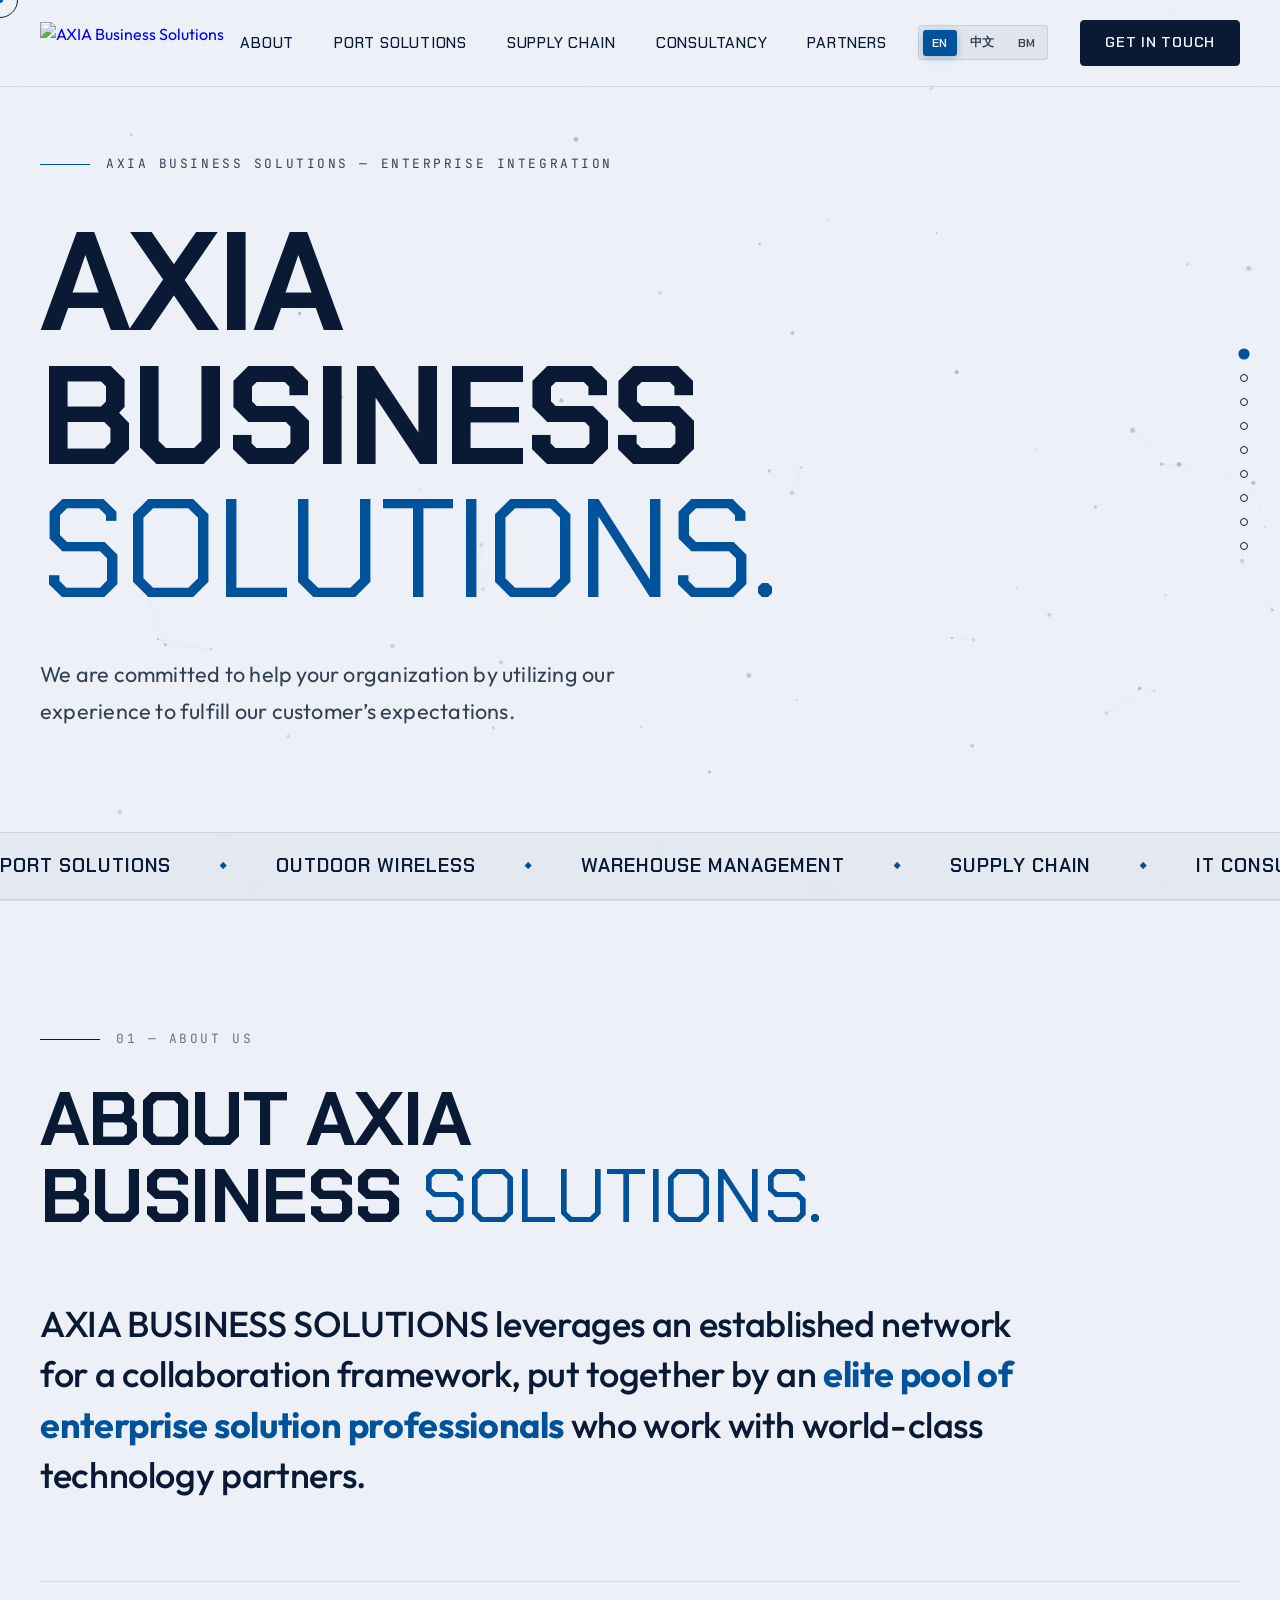
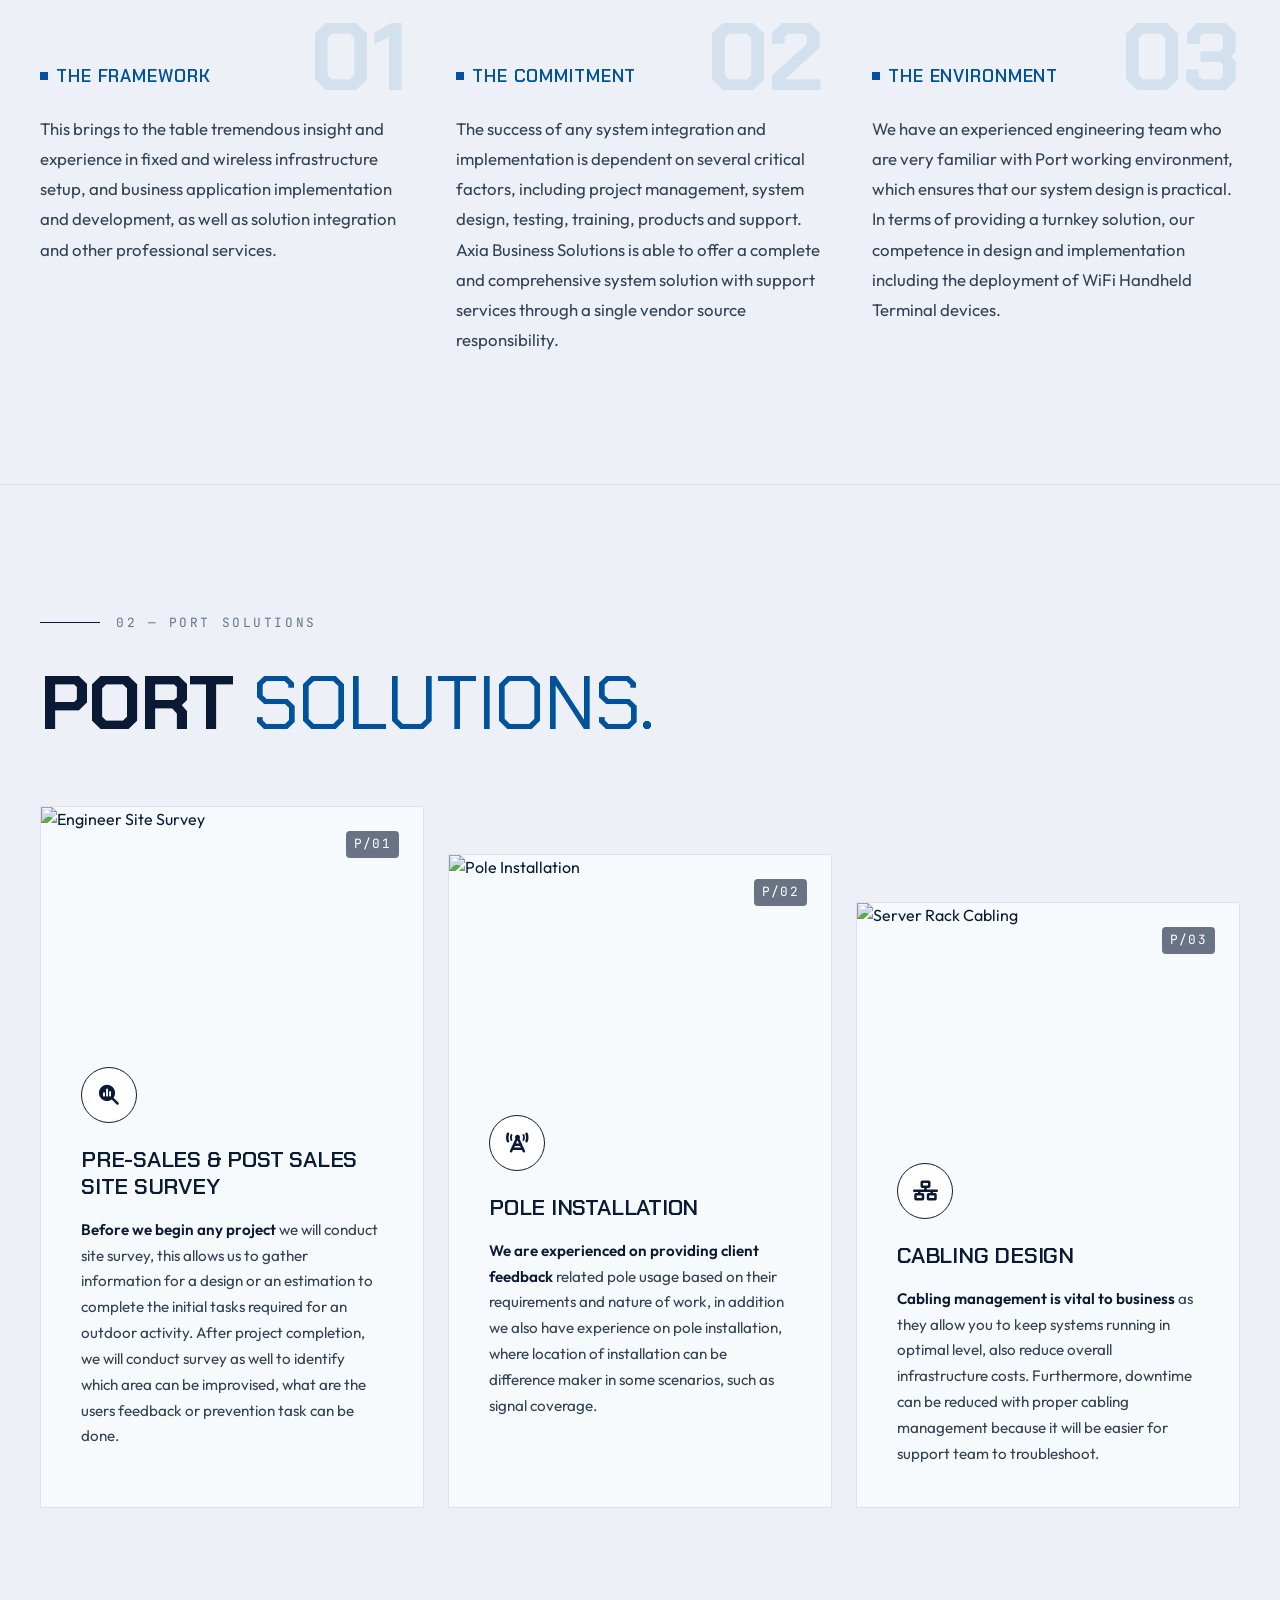
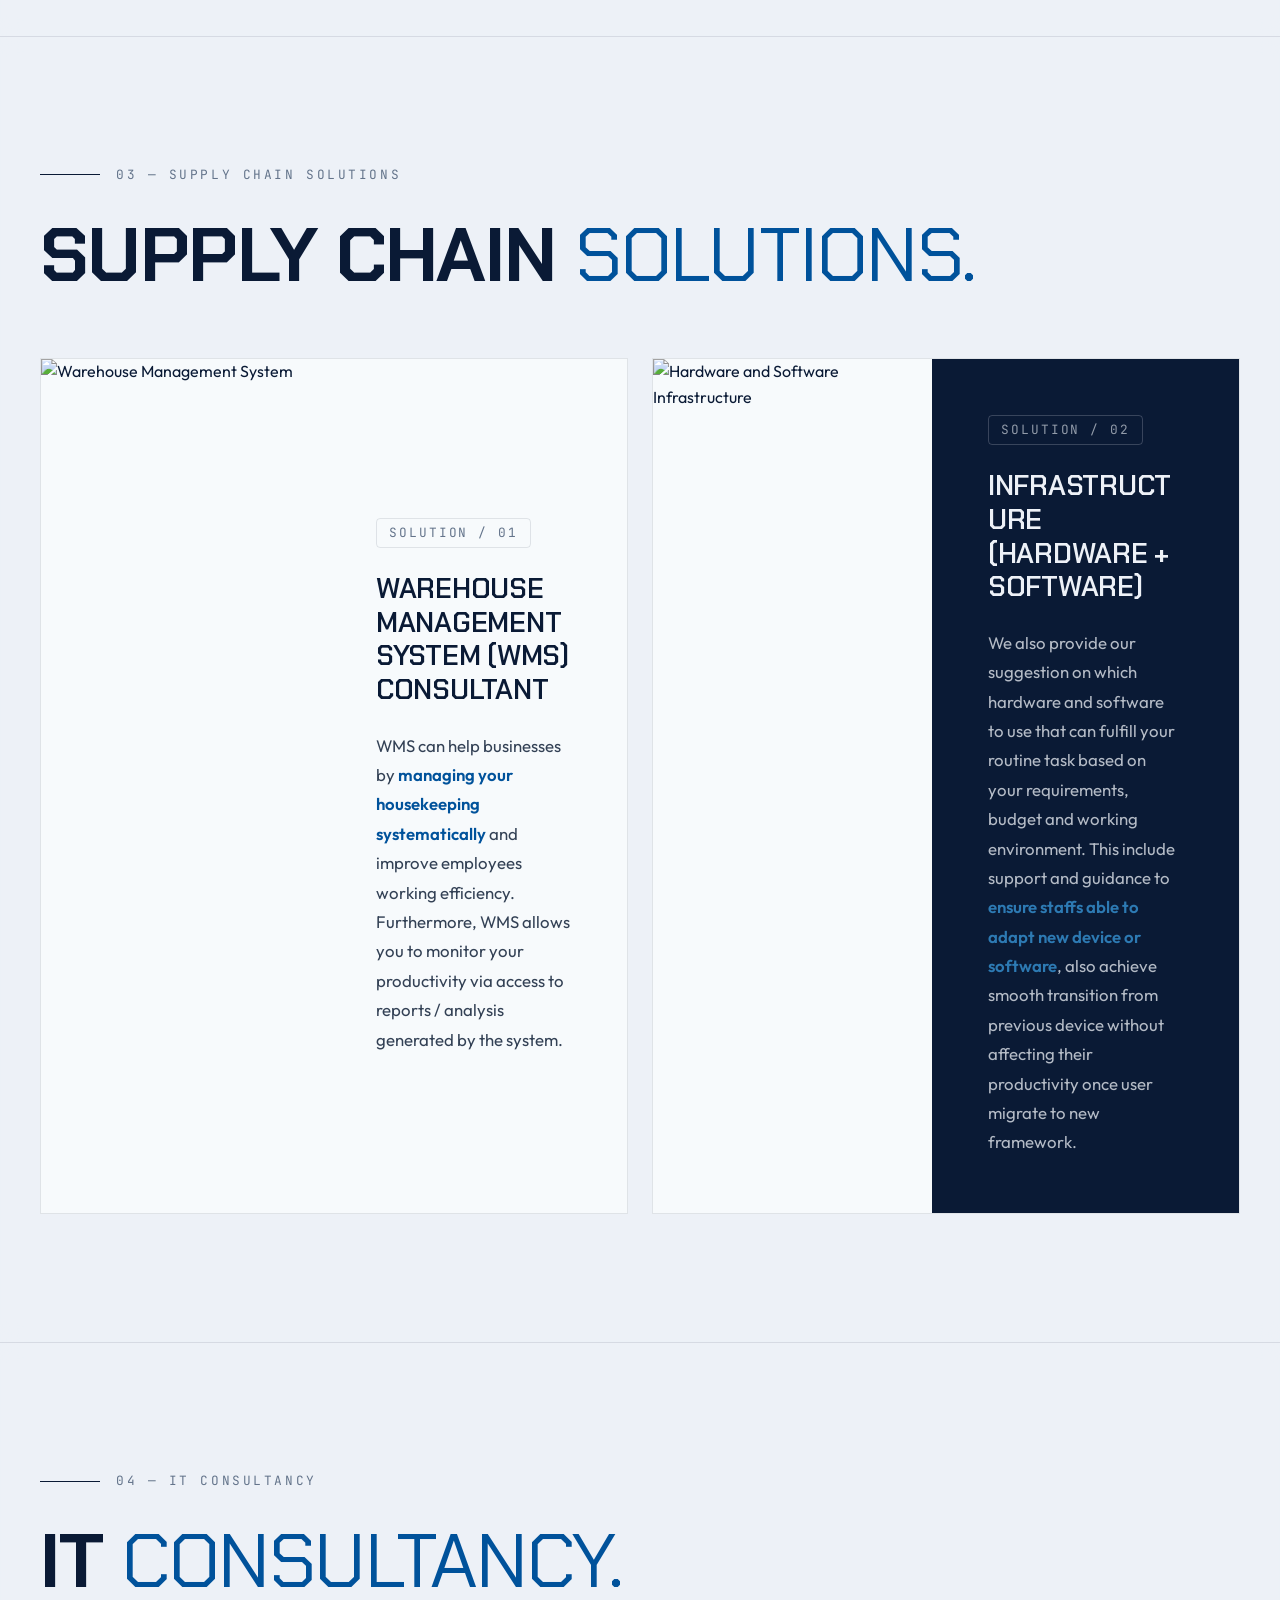
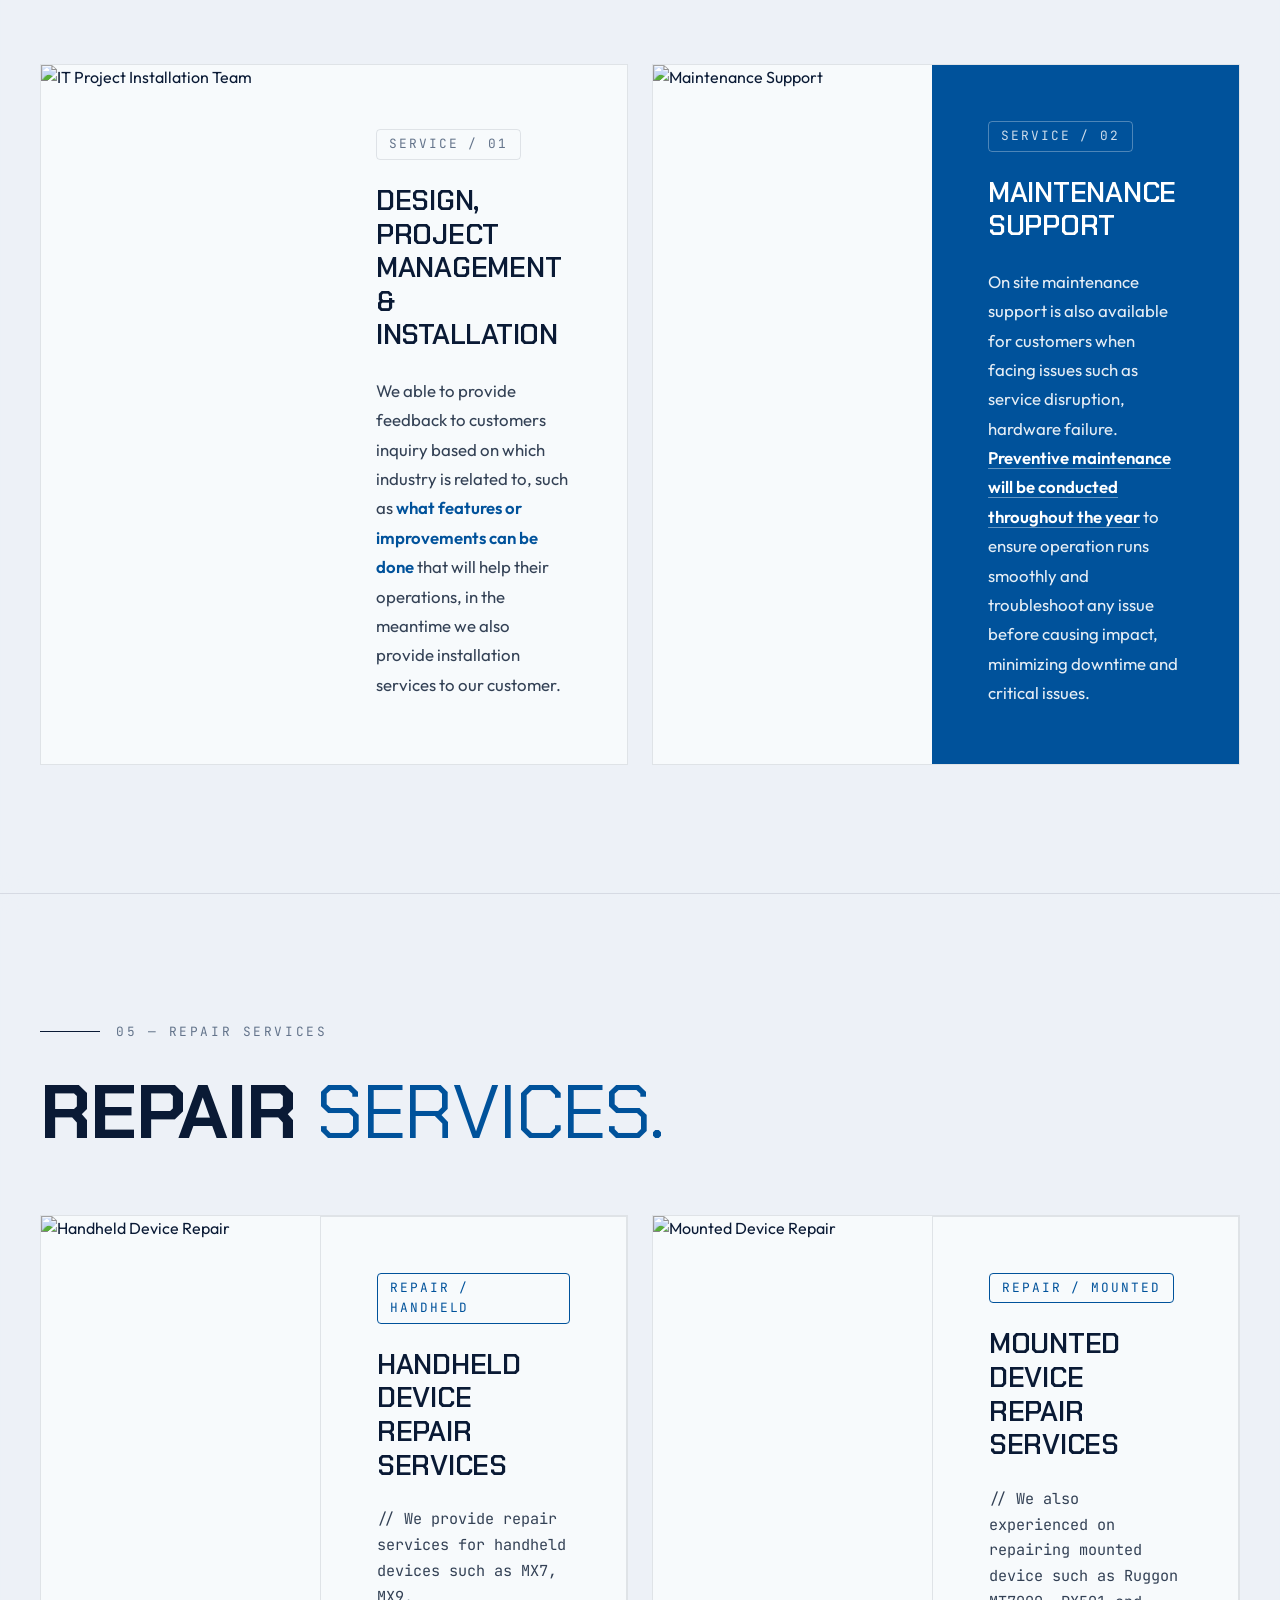
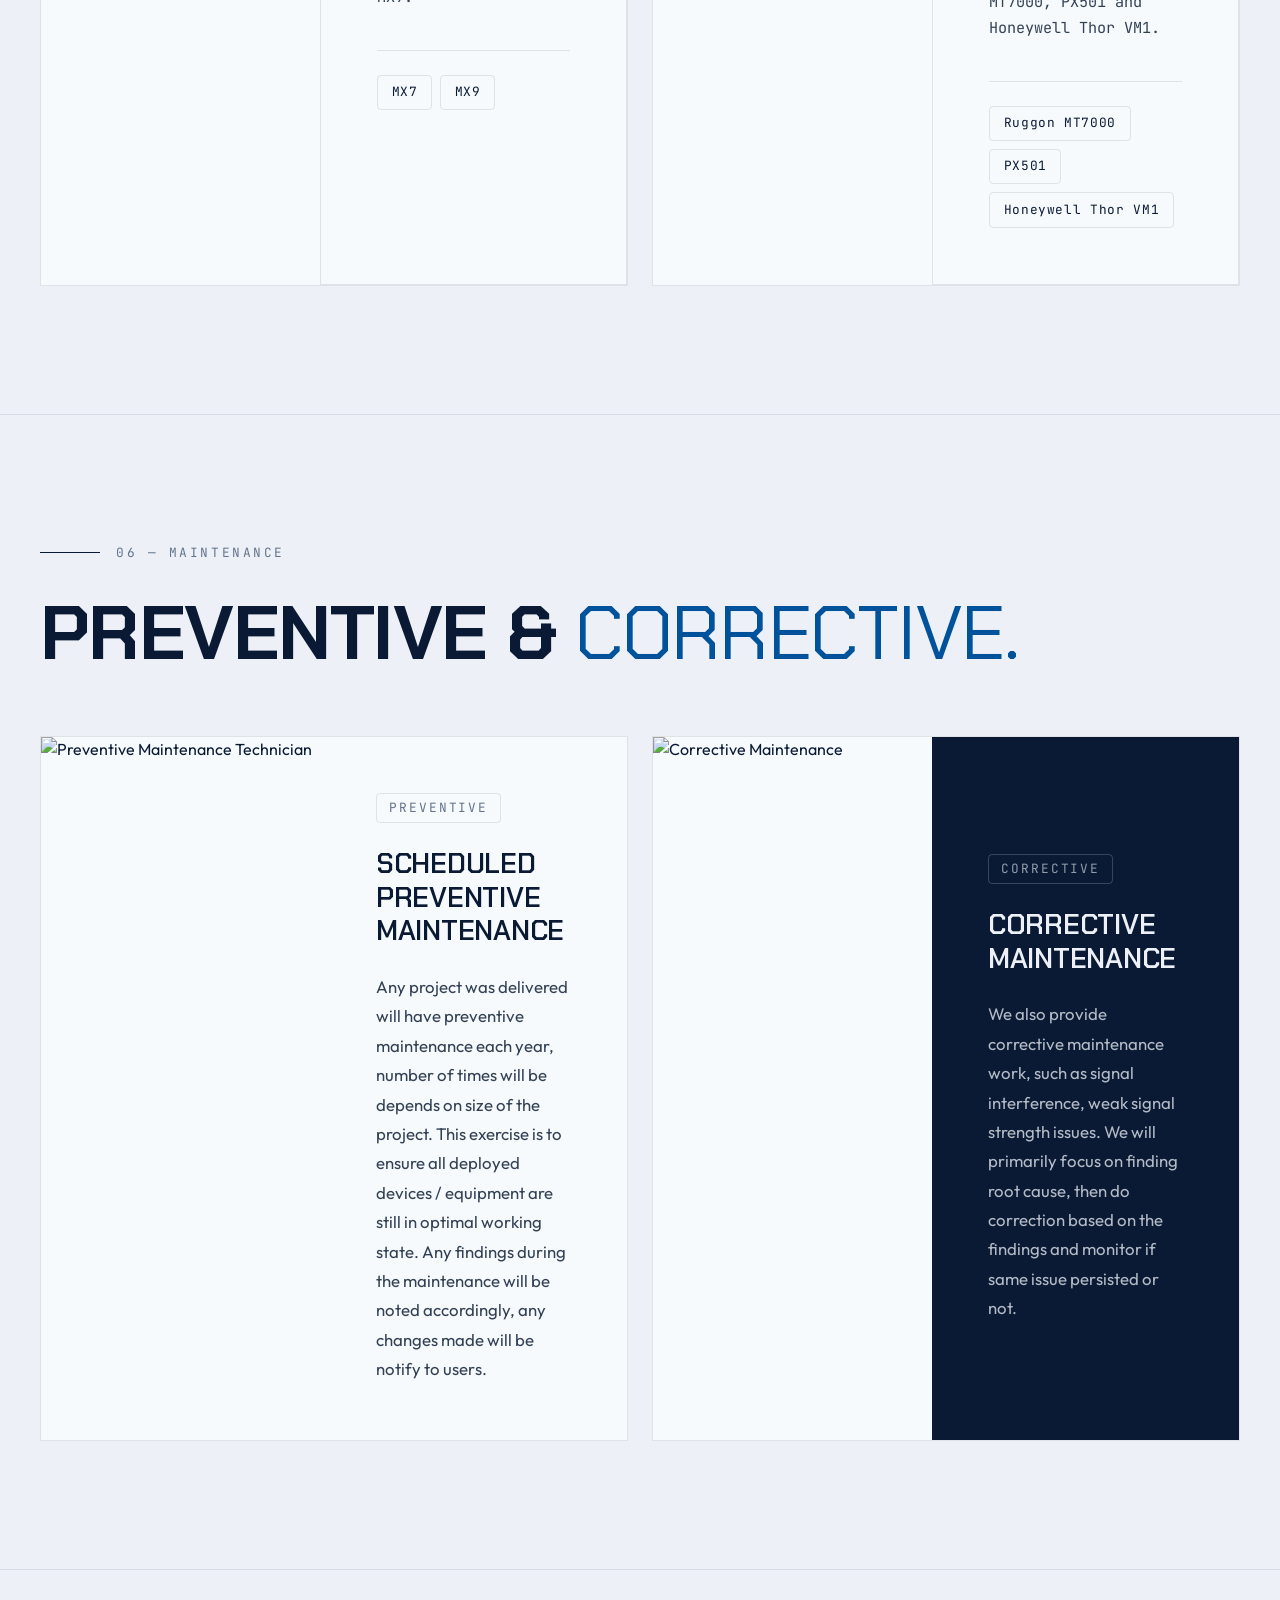
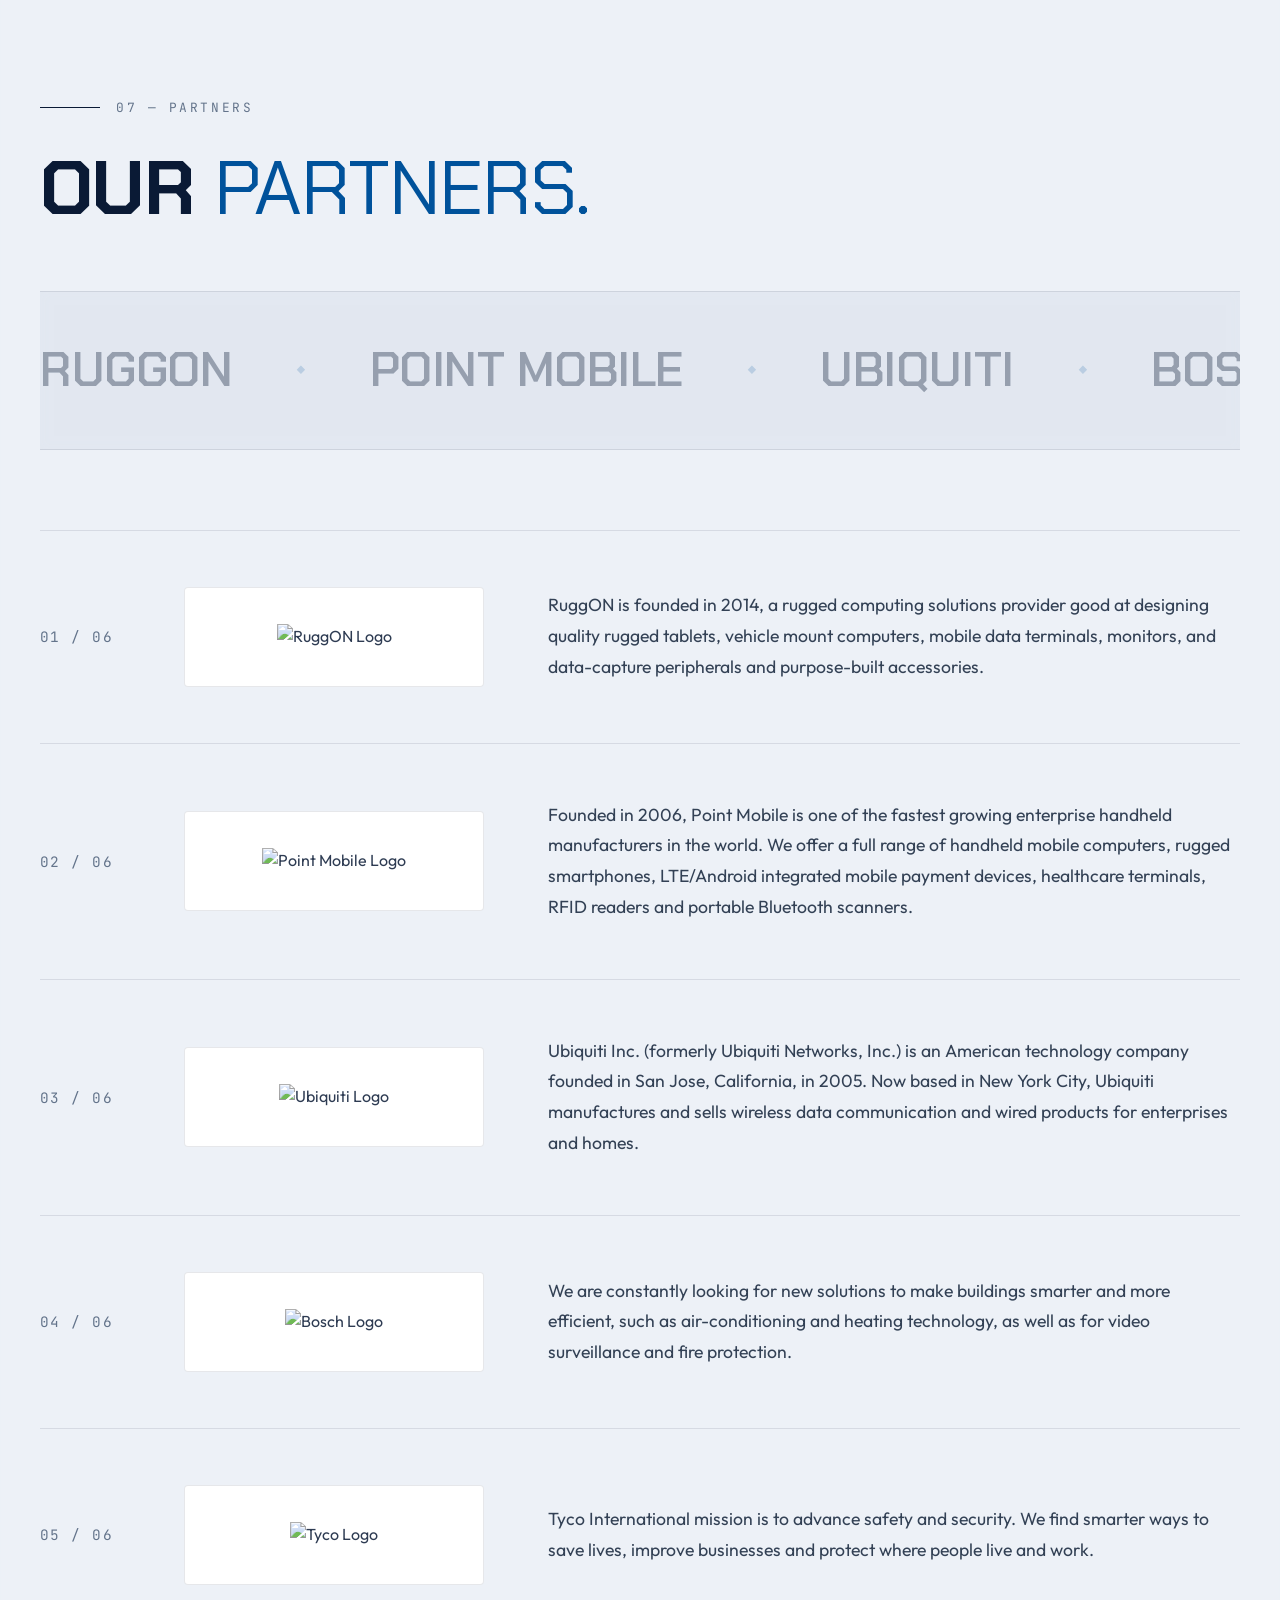
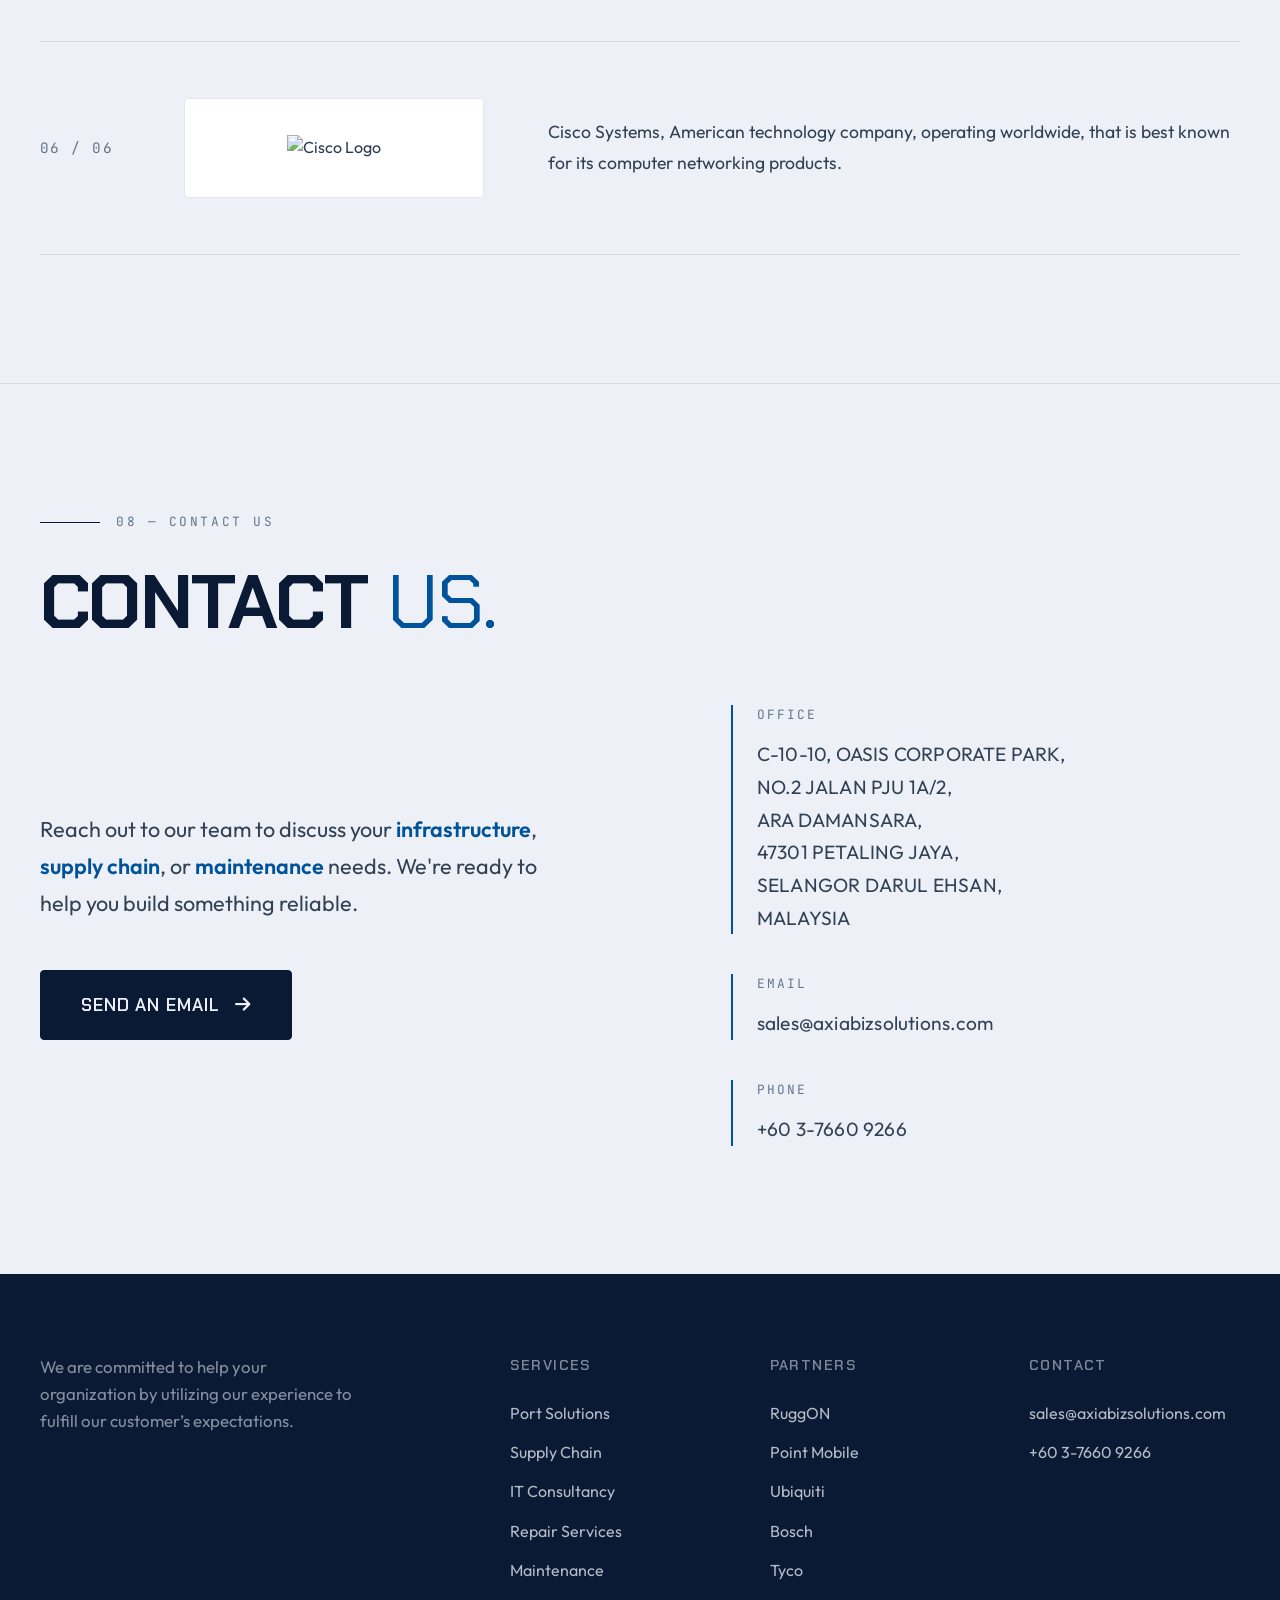
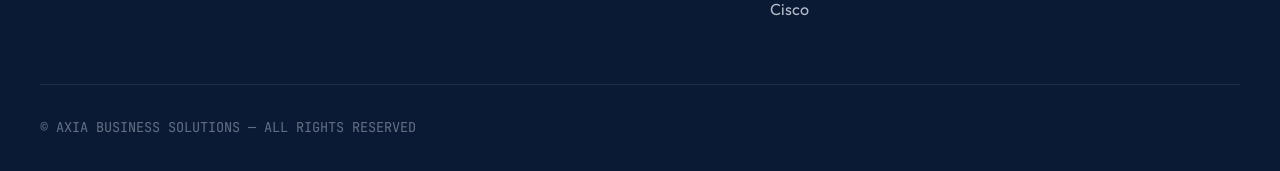
==== commit 7c0f0d65: "Add files via upload" ====
--- a/index.html
+++ b/index.html
@@ -25,7 +25,7 @@
     --border: rgba(10, 26, 53, 0.1);
   }
   
-  * { margin: 0; padding: 0; box-sizing: border-box; }
+  * { margin: 0; padding: 0; box-sizing: border-box; -webkit-tap-highlight-color: transparent; }
   html { scroll-behavior: smooth; }
   
   body {
@@ -35,6 +35,7 @@
     overflow-x: hidden;
     cursor: none;
     line-height: 1.6;
+    word-break: break-word;
   }
   
   /* Global Background Canvas */
@@ -209,7 +210,7 @@
   
   /* Hero */
   .hero {
-    min-height: 100vh;
+    min-height: 100svh;
     position: relative;
     display: flex;
     align-items: center;
@@ -943,46 +944,90 @@
   }
   .side-nav-dot:hover::after { opacity: 1; }
   
-  /* Responsive */
+  /* Responsive - Laptops */
   @media (max-width: 1100px) {
-    .lang-switcher { display: none; } /* Hide on smaller laptops to save nav space */
-  }
+    .nav-links { gap: 1.5rem; }
+  }
+  
+  /* Responsive - Tablets */
   @media (max-width: 968px) {
+    .nav { padding: 1rem 1.5rem; }
     .nav-links { display: none; }
-    .nav-cta-mobile { display: inline-flex; }
-    .lang-switcher { display: flex; } /* Show it back if nav links hide */
-    .about-grid { grid-template-columns: 1fr; gap: 3rem; }
+    .nav-right { gap: 1rem; }
+    .lang-switcher { display: flex; }
+    
+    .hero { padding: 7rem 1.5rem 4rem; min-height: 100svh; }
+    .hero-title { font-size: clamp(3rem, 14vw, 5rem); margin-bottom: 1.5rem; }
+    .hero-subtitle { font-size: 1.1rem; margin-bottom: 2rem; }
+    
+    .section { padding: 5rem 1.5rem; background: rgba(237, 241, 247, 0.95); backdrop-filter: none; }
+    .section-title { font-size: clamp(2rem, 8vw, 3rem); margin-bottom: 3rem; }
+    .section-number { font-size: 0.7rem; }
+    .section-number::before { width: 30px; }
+    
+    .about-grid { grid-template-columns: 1fr; gap: 2.5rem; }
+    .about-intro { font-size: clamp(1.2rem, 4vw, 1.5rem); margin-bottom: 3rem; }
+    .about-block::before { font-size: 4rem; top: -10px; }
+    
+    .grid-2 { grid-template-columns: 1fr; gap: 1.5rem; }
+    .split-card { grid-template-columns: 1fr; }
+    .card-image-wrap { min-height: 220px; max-height: 250px; }
+    .card-content { padding: 2rem; }
+    .card-title { font-size: 1.3rem; }
+    .repair-card-content { padding: 2rem; }
+
     .service-grid { grid-template-columns: 1fr; }
     .service-card:nth-child(n) { margin-top: 0; }
-    .grid-2 { grid-template-columns: 1fr; }
-    .split-card { grid-template-columns: 1fr; }
-    .card-image-wrap { min-height: 250px; max-height: 300px; }
-    .contact-layout { grid-template-columns: 1fr; gap: 3rem; }
-    .footer-top { grid-template-columns: 1fr 1fr; gap: 2rem; }
-    .footer-bottom { flex-direction: column; gap: 1rem; text-align: center; }
+    .service-card-img-wrap { height: 200px; }
+    .service-card-body { padding: 2rem; }
+    
+    .partners-marquee { padding: 1.5rem 0; margin-bottom: 3rem; }
+    .partner-name-marq { font-size: 2rem; gap: 2rem; }
+    .partners-marquee-track { gap: 2rem; }
+    .partner-row { grid-template-columns: 1fr; gap: 1rem; padding: 2rem 0; text-align: center; }
+    .partner-num { text-align: center; }
+    .partner-logo-wrap { margin: 0 auto; max-width: 250px; height: 100px; }
+    
+    .contact-layout { grid-template-columns: 1fr; gap: 2.5rem; }
+    .contact-cta-text { font-size: 1.1rem; margin-bottom: 2rem; }
+    .contact-email-btn { padding: 1rem 1.5rem; font-size: 0.9rem; width: 100%; justify-content: center; }
+    .contact-info-stack { gap: 2rem; }
+    .contact-block-value { font-size: 1rem; }
+    
+    .footer { padding: 4rem 1.5rem 2rem; }
+    .footer-top { grid-template-columns: 1fr 1fr; gap: 2rem; text-align: left; }
+    .footer-bottom { flex-direction: column; gap: 1rem; text-align: center; font-size: 0.75rem; }
+    
     .side-nav { display: none; }
     body { cursor: auto; }
     .cursor-dot, .cursor-outline { display: none; }
     .submit-btn, .form-select, .side-nav-dot, a, button { cursor: pointer; }
-    .section { padding: 5rem 1.5rem; }
-    .hero { padding: 7rem 1.5rem 5rem; }
-    .nav { padding: 1rem 1.5rem; }
-    .footer { padding: 4rem 1.5rem 2rem; }
-    .card-content, .repair-card-content { padding: 2.5rem; }
-    .partner-row { grid-template-columns: 1fr; gap: 1.5rem; padding: 2.5rem 0; text-align: left; }
-    .partner-logo-wrap { height: 120px; width: 100%; max-width: 300px; }
+    
     #network { opacity: 0.15; } 
-    .section { background: rgba(237, 241, 247, 0.95); backdrop-filter: none; }
-  }
-  
+  }
+  
+  /* Responsive - Mobile Phones */
   @media (max-width: 600px) {
-    .footer-top { grid-template-columns: 1fr; }
-    .service-card-img-wrap { height: 180px; }
-    .lang-switcher { display: none; }
+    .nav-cta { padding: 0.5rem 1rem; font-size: 0.75rem; }
+    .lang-btn { padding: 0.2rem 0.4rem; font-size: 0.65rem; }
+    .nav-logo-img { height: 36px; }
+    
+    .footer-top { grid-template-columns: 1fr; text-align: center; }
+    .footer-heading { margin-top: 1.5rem; }
+    .footer-top > div:first-child .footer-tagline { margin: 0 auto; }
+    .footer-link { margin-bottom: 0.5rem; }
+    
+    .card-content { padding: 1.5rem; }
+    .repair-card-content { padding: 1.5rem; }
+    .service-card-body { padding: 1.5rem; }
+    .card-title { font-size: 1.2rem; }
+    
+    .partner-logo-wrap { max-width: 200px; height: 80px; padding: 1rem; }
+    .partner-logo-img { max-height: 50px; }
   }
   
   ::selection { background: var(--accent); color: white; }
-  ::-webkit-scrollbar { width: 8px; }
+  ::-webkit-scrollbar { width: 6px; }
   ::-webkit-scrollbar-track { background: var(--bg-alt); }
   ::-webkit-scrollbar-thumb { background: var(--ink); border-radius: 4px; }
   ::-webkit-scrollbar-thumb:hover { background: var(--accent); }
@@ -1027,7 +1072,6 @@
         </div>
         <a href="#contact" class="nav-cta" data-i18n="nav_cta">Get in touch</a>
       </div>
-      <a href="#contact" class="nav-cta nav-cta-mobile" style="display:none;" data-i18n="nav_cta_m">Contact</a>
     </nav>
     
     <section class="hero" id="hero">
@@ -1467,7 +1511,7 @@
     // and HTML data-i18n attributes in the hero title to ensure they never translate.
     const translations = {
       en: {
-        nav_about: "About", nav_port: "Port Solutions", nav_supply: "Supply Chain", nav_consult: "Consultancy", nav_partners: "Partners", nav_cta: "Get in touch", nav_cta_m: "Contact",
+        nav_about: "About", nav_port: "Port Solutions", nav_supply: "Supply Chain", nav_consult: "Consultancy", nav_partners: "Partners", nav_cta: "Get in touch",
         hero_eyebrow: "AXIA BUSINESS SOLUTIONS — ENTERPRISE INTEGRATION",
         hero_sub: "We are committed to help your organization by utilizing our experience to fulfill our customer’s expectations.",
         marq_1: "Port Solutions", marq_2: "Outdoor Wireless", marq_3: "Warehouse Management", marq_4: "Supply Chain", marq_5: "IT Consultancy", marq_6: "Device Repair", marq_7: "Preventive Maintenance",
@@ -1506,7 +1550,7 @@
         foot_h1: "Services", foot_h3: "Contact", foot_c: "© AXIA BUSINESS SOLUTIONS — ALL RIGHTS RESERVED"
       },
       zh: {
-        nav_about: "关于", nav_port: "港口解决方案", nav_supply: "供应链", nav_consult: "咨询服务", nav_partners: "合作伙伴", nav_cta: "联系我们", nav_cta_m: "联系",
+        nav_about: "关于", nav_port: "港口解决方案", nav_supply: "供应链", nav_consult: "咨询服务", nav_partners: "合作伙伴", nav_cta: "联系我们",
         hero_eyebrow: "AXIA BUSINESS SOLUTIONS — 企业集成",
         hero_sub: "我们致力于利用我们的经验来满足客户的期望，从而帮助您的组织。",
         marq_1: "港口解决方案", marq_2: "户外无线", marq_3: "仓库管理", marq_4: "供应链", marq_5: "IT咨询", marq_6: "设备维修", marq_7: "预防性维护",
@@ -1545,7 +1589,7 @@
         foot_h1: "服务项目", foot_h3: "联系方式", foot_c: "© AXIA BUSINESS SOLUTIONS — 版权所有"
       },
       ms: {
-        nav_about: "Tentang", nav_port: "Penyelesaian Pelabuhan", nav_supply: "Rantai Bekalan", nav_consult: "Perundingan", nav_partners: "Rakan Kongsi", nav_cta: "Hubungi Kami", nav_cta_m: "Hubungi",
+        nav_about: "Tentang", nav_port: "Penyelesaian Pelabuhan", nav_supply: "Rantai Bekalan", nav_consult: "Perundingan", nav_partners: "Rakan Kongsi", nav_cta: "Hubungi Kami",
         hero_eyebrow: "AXIA BUSINESS SOLUTIONS — INTEGRASI PERUSAHAAN",
         hero_sub: "Kami komited untuk membantu organisasi anda dengan menggunakan pengalaman kami untuk memenuhi jangkaan pelanggan kami.",
         marq_1: "Penyelesaian Pelabuhan", marq_2: "Wayarles Luar", marq_3: "Pengurusan Gudang", marq_4: "Rantai Bekalan", marq_5: "Perundingan IT", marq_6: "Pembaikan Peranti", marq_7: "Penyelenggaraan Pencegahan",
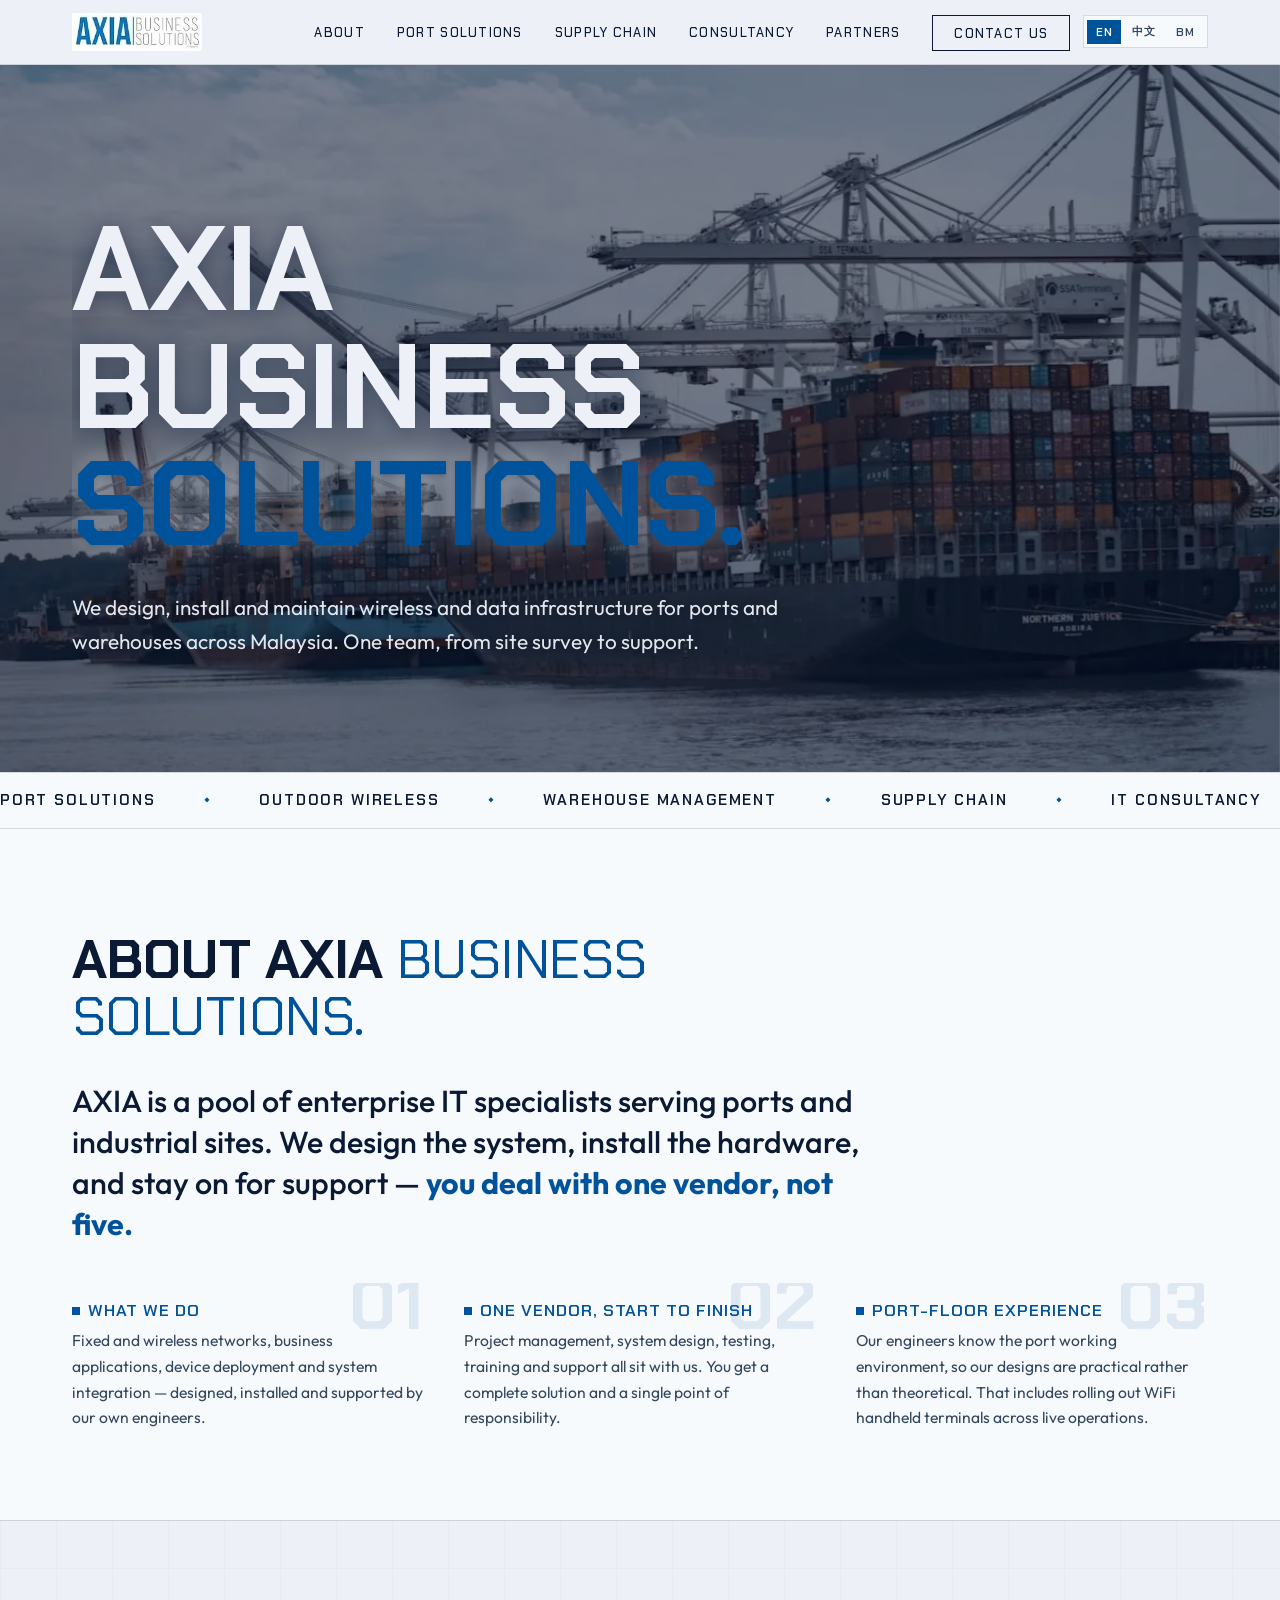
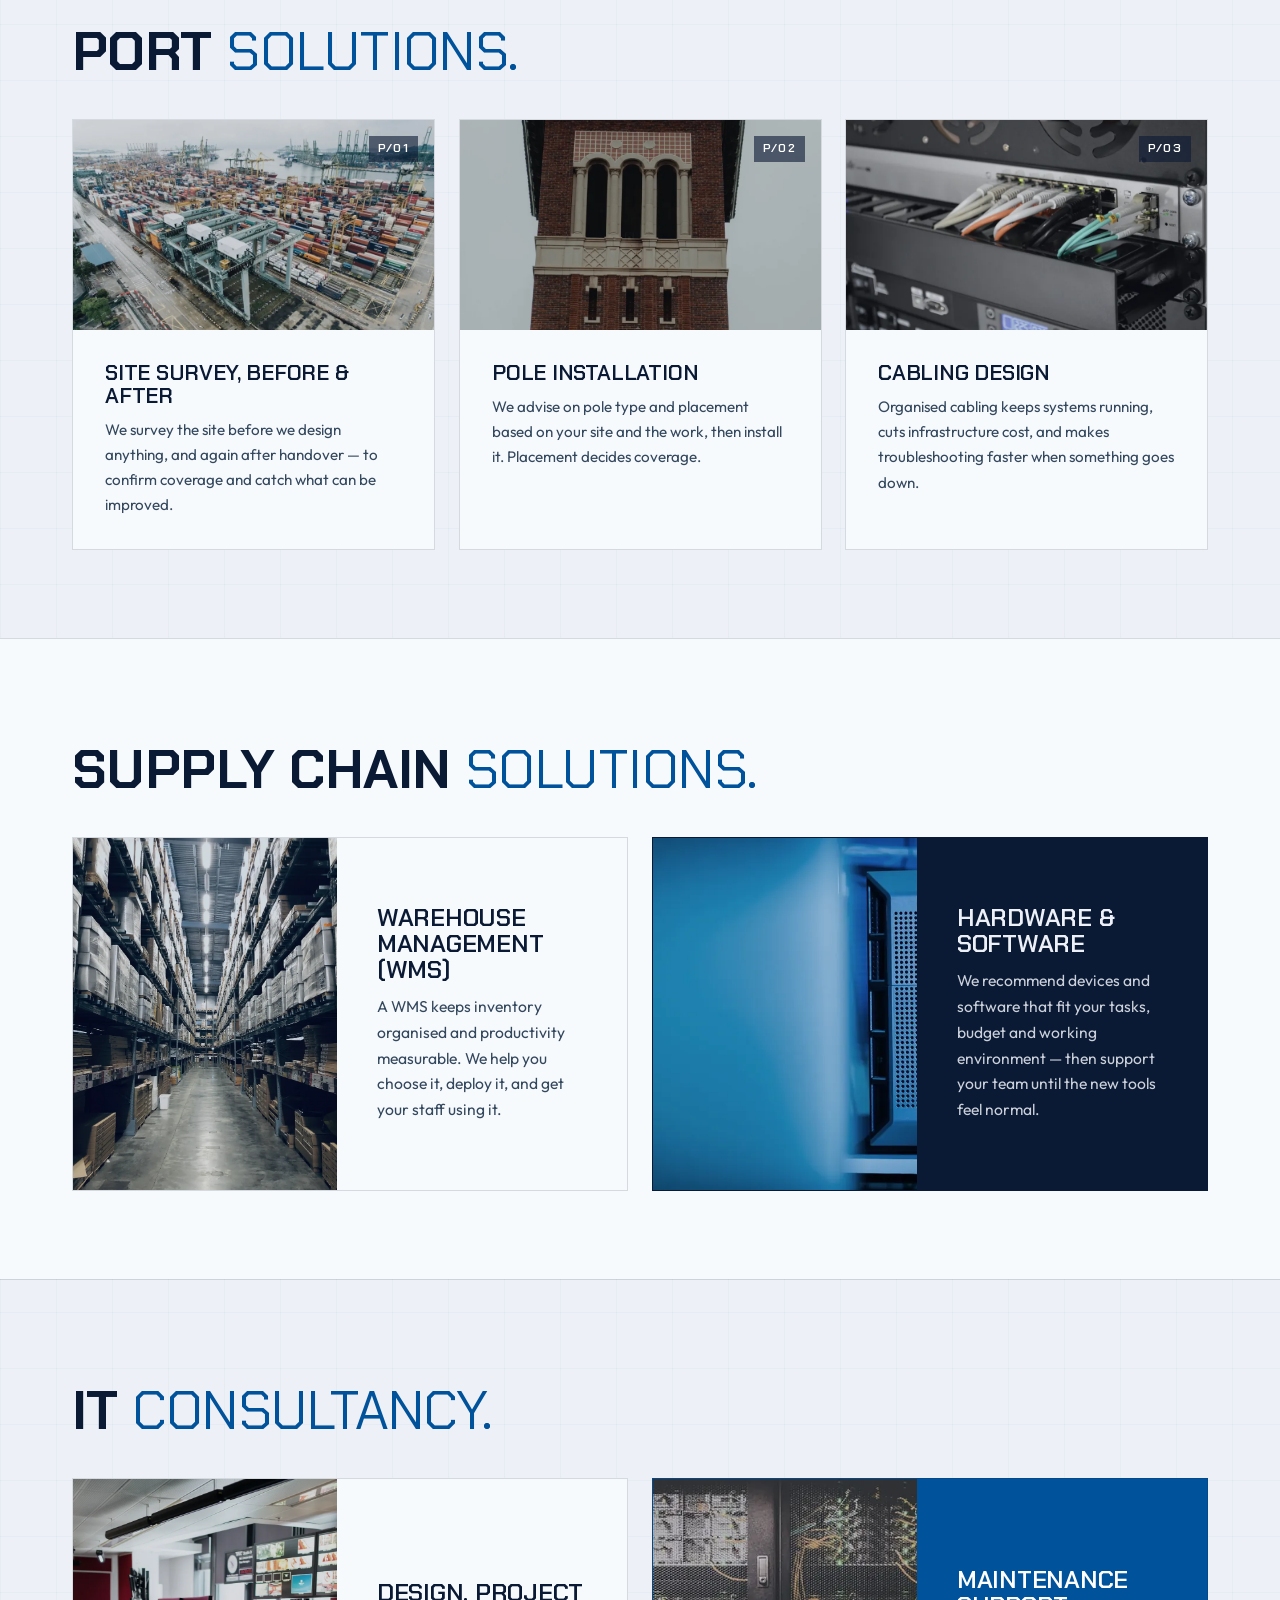
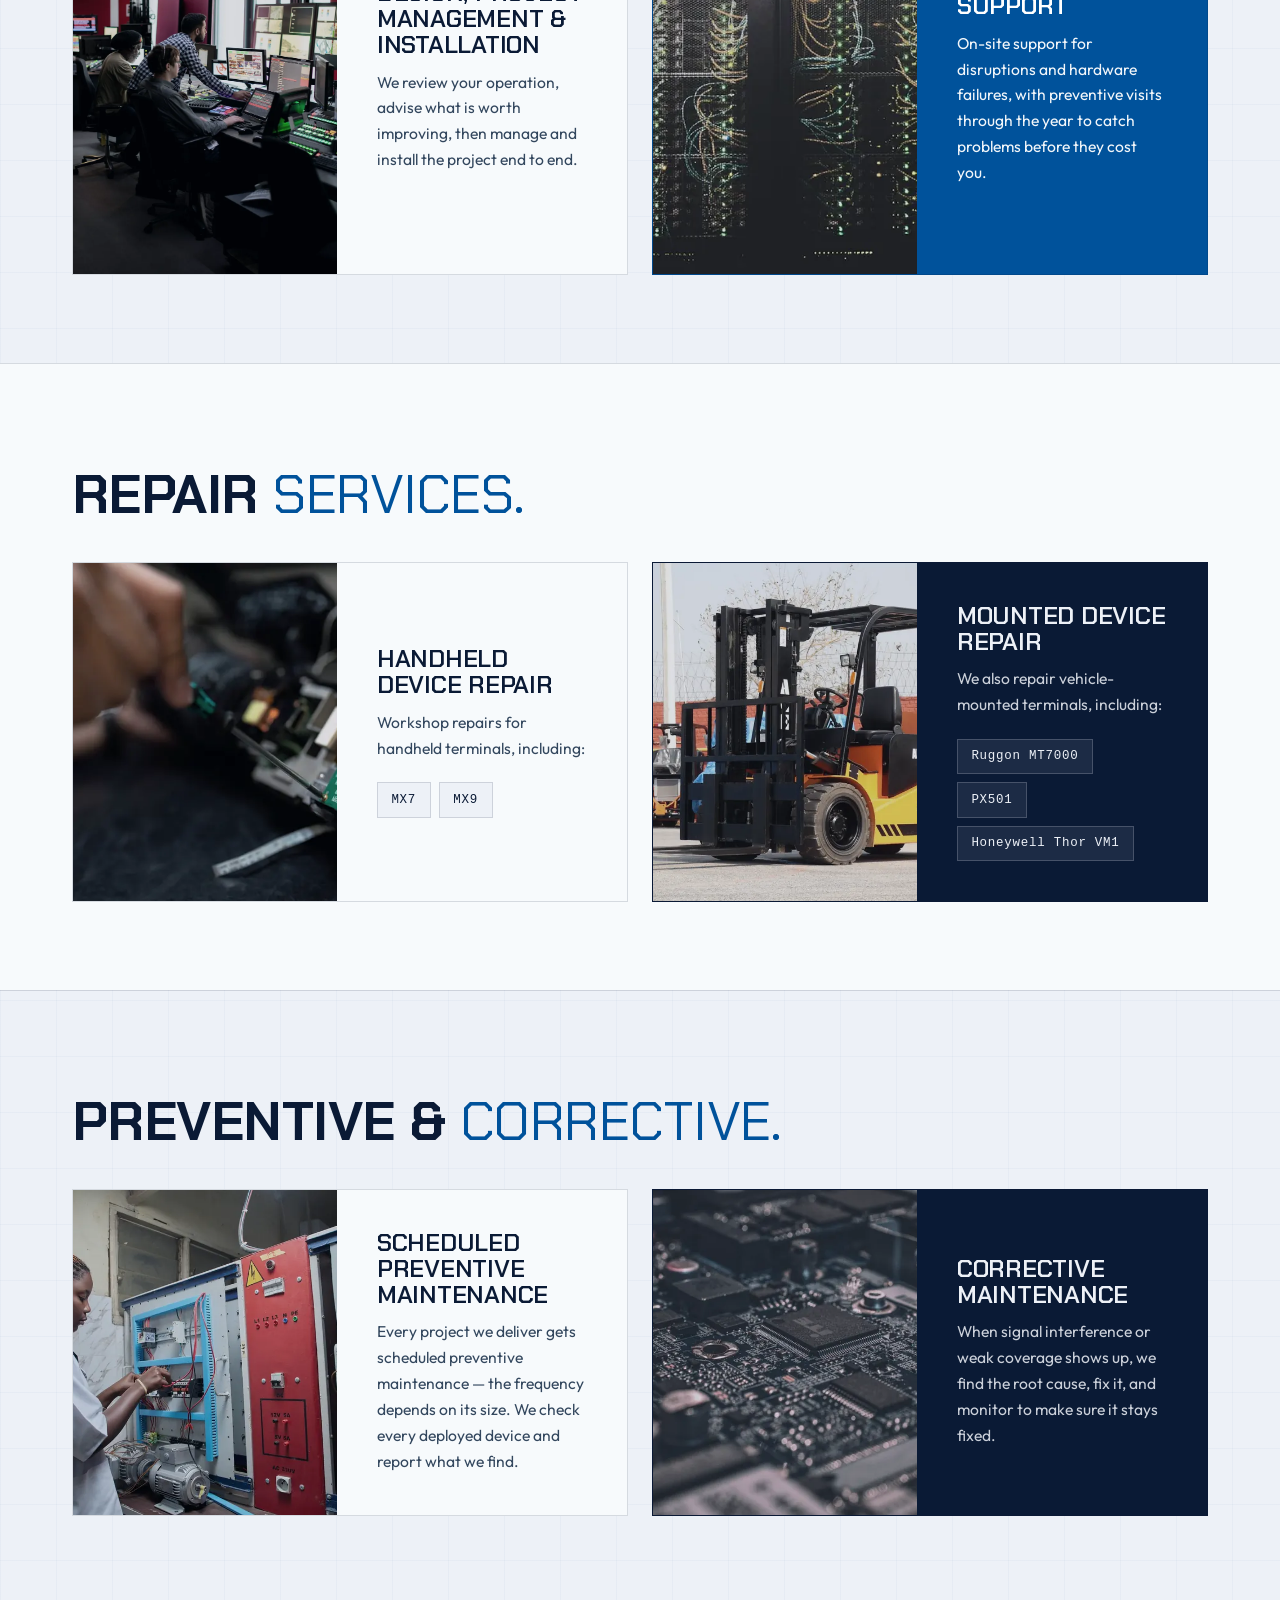
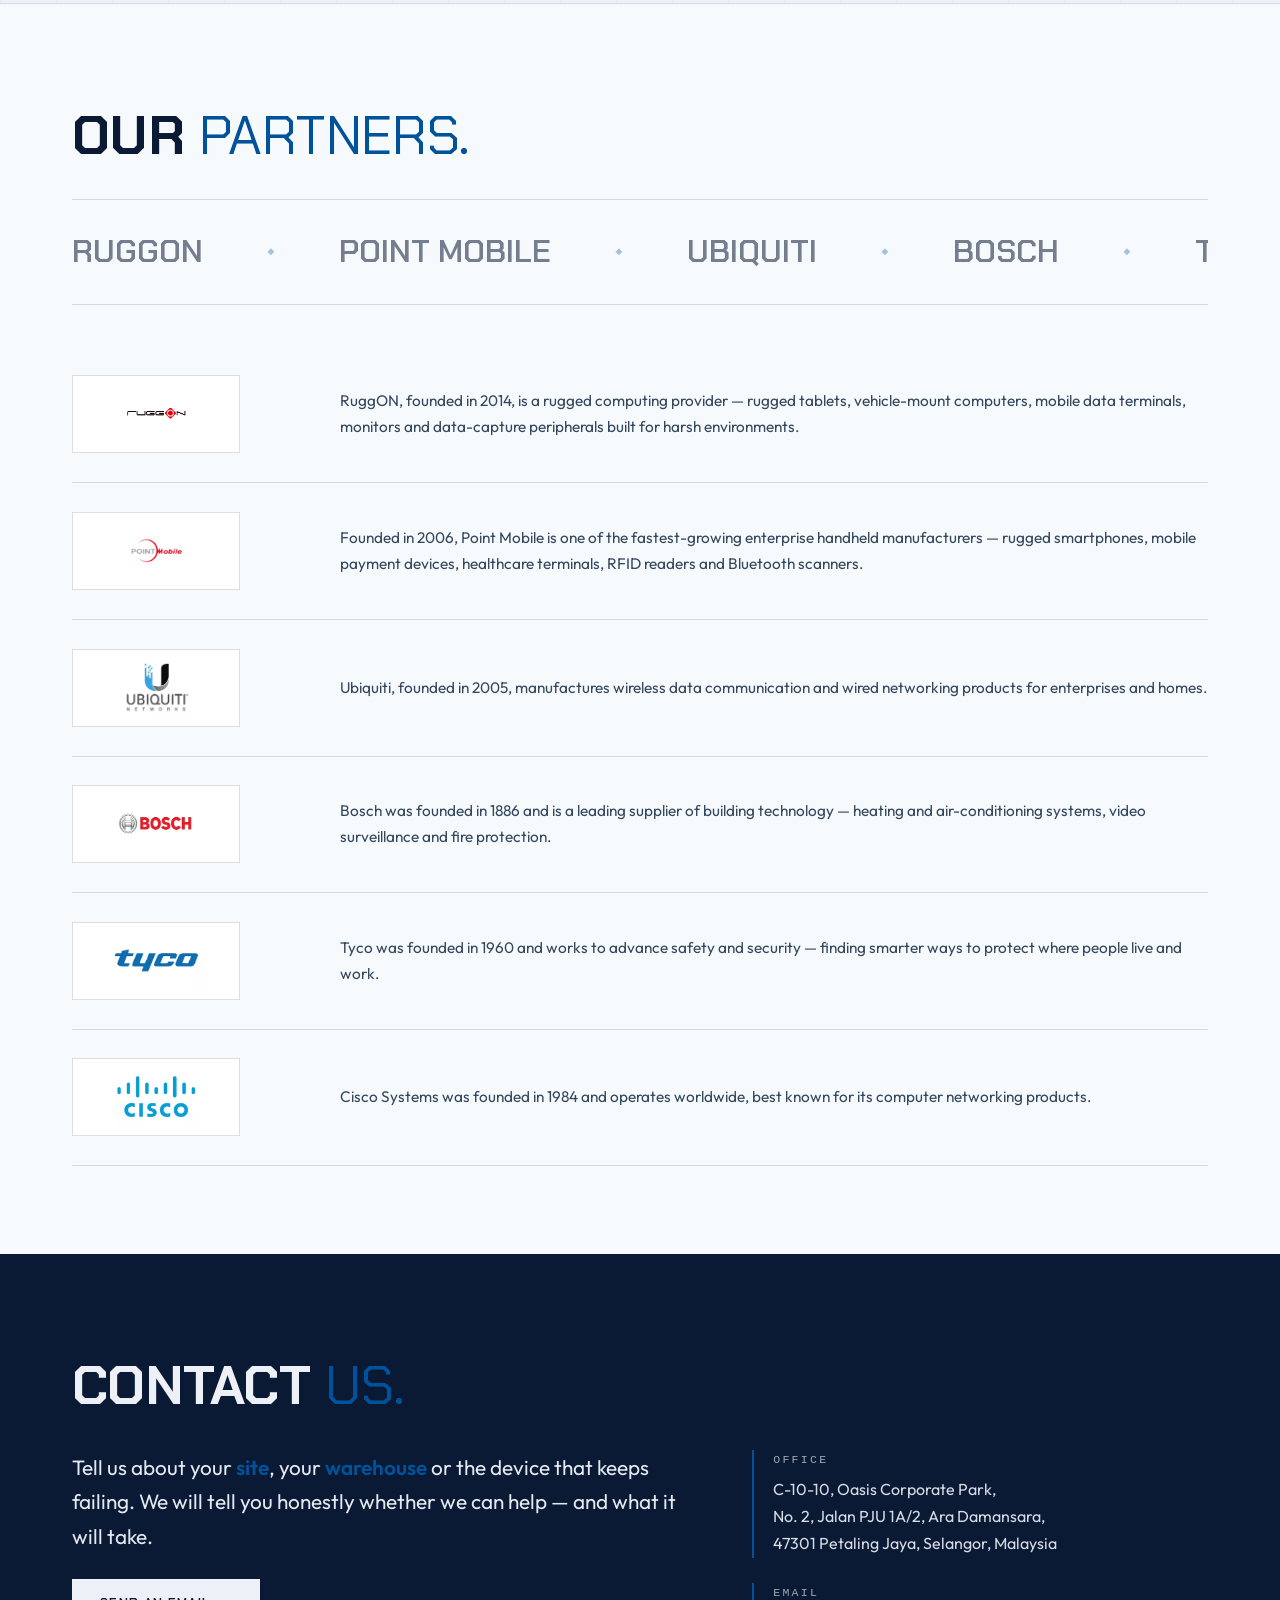
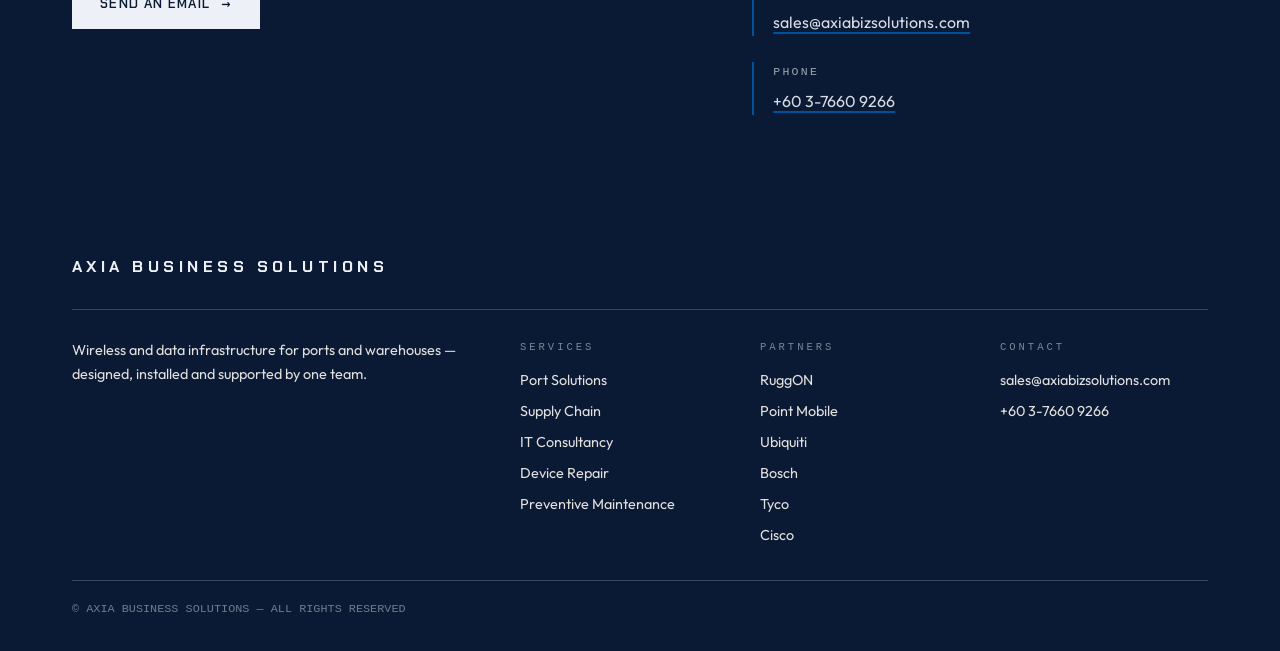
==== commit a623c4ec: "Replace demo page with rebuilt AXIA Business Solutions site" ====
--- a/index.html
+++ b/index.html
@@ -2,1860 +2,414 @@
 <html lang="en">
 <head>
 <meta charset="UTF-8">
-<meta name="viewport" content="width=device-width, initial-scale=1.0">
-<title>AXIA Business Solutions — Engineered Enterprise Infrastructure</title>
-<script src="https://cdn.tailwindcss.com"></script>
+<meta name="viewport" content="width=device-width, initial-scale=1">
+<title>AXIA Business Solutions — Wireless &amp; Data Infrastructure for Ports and Warehouses, Malaysia</title>
+<meta name="description" content="AXIA Business Solutions designs, installs and maintains wireless and data infrastructure for ports and warehouses in Malaysia. Site surveys, pole installation, cabling, WMS, device repair and preventive maintenance. One vendor, start to finish.">
+<link rel="canonical" href="https://laizhengian.github.io/axiabizsolutionsdemo/">
+<meta property="og:type" content="website">
+<meta property="og:url" content="https://laizhengian.github.io/axiabizsolutionsdemo/">
+<meta property="og:title" content="AXIA Business Solutions — Wireless &amp; Data Infrastructure">
+<meta property="og:description" content="Designed, installed and supported by one team. Ports and warehouses across Malaysia.">
+<meta property="og:image" content="https://laizhengian.github.io/axiabizsolutionsdemo/social/og-home.jpg">
+<meta name="twitter:card" content="summary_large_image">
+<link rel="icon" href="favicon.svg" type="image/svg+xml">
+<link rel="apple-touch-icon" href="apple-touch-icon.png">
 <link rel="preconnect" href="https://fonts.googleapis.com">
 <link rel="preconnect" href="https://fonts.gstatic.com" crossorigin>
-<link href="https://fonts.googleapis.com/css2?family=Chakra+Petch:wght@400;500;600;700&family=Space+Grotesk:wght@300;400;500;600;700&family=JetBrains+Mono:wght@400;500&family=Outfit:wght@300;400;500;600&family=Noto+Sans+SC:wght@300;400;500;700&family=Noto+Sans+Malay:wght@300;400;500;600&display=swap" rel="stylesheet">
-<link rel="stylesheet" href="https://cdnjs.cloudflare.com/ajax/libs/font-awesome/6.4.0/css/all.min.css">
-<style>
-  :root {
-    --bg: #EDF1F7;
-    --bg-alt: #E1E7F0;
-    --bg-card: rgba(247, 250, 252, 0.85);
-    --bg-card-solid: #F7FAFC;
-    --ink: #0A1A35;
-    --ink-soft: #334155;
-    --muted: #64748B;
-    --accent: #00529B; /* Exact logo blue */
-    --accent-dark: #003366; /* Darker variant */
-    --accent-light: #2D7AB3; /* Lighter variant */
-    --accent-soft: #E1EDF5; /* Soft tint */
-    --border: rgba(10, 26, 53, 0.1);
-  }
-  
-  * { margin: 0; padding: 0; box-sizing: border-box; -webkit-tap-highlight-color: transparent; }
-  html { scroll-behavior: smooth; }
-  
-  body {
-    font-family: 'Outfit', 'Noto Sans SC', 'Noto Sans Malay', sans-serif;
-    background: var(--bg);
-    color: var(--ink);
-    overflow-x: hidden;
-    cursor: none;
-    line-height: 1.6;
-    word-break: break-word;
-  }
-  
-  /* Global Background Canvas */
-  #network {
-    position: fixed;
-    top: 0; left: 0;
-    width: 100vw; 
-    height: 100vh;
-    z-index: 0;
-    pointer-events: none;
-    opacity: 0.35;
-  }
-
-  .content-wrapper {
-    position: relative;
-    z-index: 1;
-  }
-  
-  /* Custom cursor */
-  .cursor-dot, .cursor-outline {
-    pointer-events: none;
-    position: fixed;
-    top: 0; left: 0;
-    transform: translate(-50%, -50%);
-    z-index: 9999;
-    border-radius: 50%;
-    will-change: transform;
-  }
-  .cursor-dot {
-    width: 6px; height: 6px;
-    background: var(--accent);
-    transition: width 0.2s, height 0.2s;
-  }
-  .cursor-outline {
-    width: 36px; height: 36px;
-    border: 1px solid var(--ink);
-    transition: width 0.25s, height 0.25s, background 0.25s, border-color 0.25s;
-  }
-  .cursor-outline.hover {
-    width: 64px; height: 64px;
-    background: rgba(0, 82, 155, 0.08);
-    border-color: var(--accent);
-  }
-  .cursor-dot.hover {
-    width: 0; height: 0;
-  }
-  
-  /* Scroll progress */
-  .scroll-progress {
-    position: fixed;
-    top: 0; left: 0;
-    height: 2px;
-    background: var(--accent);
-    z-index: 9998;
-    width: 0%;
-    transition: width 0.1s;
-  }
-  
-  /* Navigation */
-  .nav {
-    position: fixed;
-    top: 0; left: 0; right: 0;
-    z-index: 100;
-    padding: 1.25rem 2.5rem;
-    display: flex;
-    justify-content: space-between;
-    align-items: center;
-    backdrop-filter: blur(14px);
-    -webkit-backdrop-filter: blur(14px);
-    background: rgba(237, 241, 247, 0.75);
-    border-bottom: 1px solid var(--border);
-    transition: padding 0.3s ease;
-  }
-  .nav.scrolled { padding: 0.85rem 2.5rem; }
-  
-  .nav-logo {
-    display: flex;
-    align-items: center;
-    gap: 0.7rem;
-    text-decoration: none;
-  }
-  .nav-logo-img {
-    height: 42px;
-    width: auto;
-    transition: transform 0.4s;
-  }
-  .nav-logo:hover .nav-logo-img { transform: scale(1.03); }
-  
-  .nav-right {
-    display: flex;
-    align-items: center;
-    gap: 2rem;
-  }
-
-  .lang-switcher {
-    display: flex;
-    gap: 0.25rem;
-    background: rgba(10, 26, 53, 0.05);
-    padding: 0.2rem;
-    border-radius: 4px;
-    border: 1px solid var(--border);
-  }
-  .lang-btn {
-    background: transparent;
-    border: none;
-    color: var(--ink-soft);
-    padding: 0.3rem 0.6rem;
-    font-family: 'Chakra Petch', sans-serif;
-    font-size: 0.75rem;
-    font-weight: 600;
-    border-radius: 3px;
-    cursor: none;
-    transition: all 0.3s;
-    text-transform: uppercase;
-  }
-  .lang-btn:hover {
-    color: var(--accent);
-  }
-  .lang-btn.active {
-    background: var(--accent);
-    color: white;
-    box-shadow: 0 2px 8px rgba(0, 82, 155, 0.3);
-  }
-
-  .nav-links {
-    display: flex;
-    gap: 2.5rem;
-    align-items: center;
-  }
-  .nav-link {
-    font-family: 'Chakra Petch', sans-serif;
-    font-size: 0.95rem;
-    font-weight: 500;
-    color: var(--ink);
-    text-decoration: none;
-    position: relative;
-    transition: color 0.3s;
-    text-transform: uppercase;
-    letter-spacing: 0.05em;
-  }
-  .nav-link::after {
-    content: '';
-    position: absolute;
-    bottom: -4px; left: 0;
-    width: 0; height: 1px;
-    background: var(--accent);
-    transition: width 0.3s;
-  }
-  .nav-link:hover::after { width: 100%; }
-  .nav-link:hover { color: var(--accent); }
-  
-  .nav-cta {
-    background: var(--ink);
-    color: var(--bg);
-    padding: 0.65rem 1.5rem;
-    border-radius: 4px;
-    font-family: 'Chakra Petch', sans-serif;
-    font-size: 0.9rem;
-    font-weight: 600;
-    text-decoration: none;
-    transition: all 0.3s;
-    border: 1px solid var(--ink);
-    text-transform: uppercase;
-    letter-spacing: 0.05em;
-  }
-  .nav-cta:hover {
-    background: var(--accent);
-    border-color: var(--accent);
-    transform: translateY(-2px);
-    box-shadow: 0 4px 12px rgba(0, 82, 155, 0.3);
-  }
-  
-  /* Hero */
-  .hero {
-    min-height: 100svh;
-    position: relative;
-    display: flex;
-    align-items: center;
-    overflow: hidden;
-    padding: 8rem 2.5rem 6rem;
-  }
-  
-  .hero-content {
-    position: relative;
-    z-index: 2;
-    max-width: 1400px;
-    margin: 0 auto;
-    width: 100%;
-  }
-  
-  .hero-eyebrow {
-    display: flex;
-    align-items: center;
-    gap: 1rem;
-    font-family: 'JetBrains Mono', monospace;
-    font-size: 0.8rem;
-    text-transform: uppercase;
-    letter-spacing: 0.2em;
-    color: var(--ink-soft);
-    margin-bottom: 2.5rem;
-    opacity: 0;
-    animation: fadeUp 0.8s 0.2s forwards;
-  }
-  .hero-eyebrow::before {
-    content: '';
-    width: 50px; height: 1px;
-    background: var(--accent);
-  }
-  
-  @keyframes fadeUp {
-    from { opacity: 0; transform: translateY(20px); }
-    to { opacity: 1; transform: translateY(0); }
-  }
-  
-  .hero-title {
-    font-family: 'Chakra Petch', sans-serif;
-    font-size: clamp(3.5rem, 11vw, 10rem);
-    line-height: 0.95;
-    font-weight: 700;
-    letter-spacing: -0.02em;
-    margin-bottom: 2.5rem;
-    text-transform: uppercase;
-  }
-  .hero-title .line {
-    display: block;
-    overflow: hidden;
-  }
-  .hero-title .line span {
-    display: inline-block;
-    transform: translateY(110%);
-    animation: slideUp 1s cubic-bezier(0.22, 1, 0.36, 1) forwards;
-  }
-  .hero-title .line:nth-child(1) span { animation-delay: 0.3s; }
-  .hero-title .line:nth-child(2) span { animation-delay: 0.45s; }
-  .hero-title .line:nth-child(3) span { animation-delay: 0.6s; }
-  
-  @keyframes slideUp {
-    to { transform: translateY(0); }
-  }
-  
-  .hero-title em {
-    font-family: 'Chakra Petch', sans-serif;
-    font-style: normal;
-    font-weight: 400;
-    color: var(--accent);
-    letter-spacing: -0.02em;
-  }
-  
-  .section-title em {
-    font-style: normal;
-    font-weight: 400;
-    color: var(--accent);
-    letter-spacing: -0.02em;
-  }
-  
-  .hero-subtitle {
-    font-size: 1.35rem; 
-    max-width: 640px;
-    color: var(--ink-soft);
-    line-height: 1.7;
-    margin-bottom: 3rem;
-    opacity: 0;
-    animation: fadeUp 0.8s 0.8s forwards;
-    font-weight: 400;
-    letter-spacing: 0.01em;
-  }
-  
-  /* Marquee */
-  .marquee {
-    position: absolute;
-    bottom: 0; left: 0; right: 0;
-    overflow: hidden;
-    border-top: 1px solid var(--border);
-    border-bottom: 1px solid var(--border);
-    background: rgba(225, 231, 240, 0.85);
-    backdrop-filter: blur(6px);
-    z-index: 2;
-  }
-  .marquee-track {
-    display: flex;
-    gap: 3rem;
-    animation: scroll 40s linear infinite;
-    padding: 1.1rem 0;
-    white-space: nowrap;
-    width: max-content;
-  }
-  .marquee-item {
-    font-family: 'Chakra Petch', sans-serif;
-    font-size: 1.2rem;
-    font-weight: 600;
-    display: flex;
-    align-items: center;
-    gap: 3rem;
-    color: var(--ink);
-    text-transform: uppercase;
-    letter-spacing: 0.05em;
-  }
-  .marquee-item::after {
-    content: '◆';
-    color: var(--accent);
-    font-size: 0.85rem;
-  }
-  @keyframes scroll {
-    from { transform: translateX(0); }
-    to { transform: translateX(-50%); }
-  }
-  
-  /* Section styles */
-  .section {
-    padding: 8rem 2.5rem;
-    position: relative;
-    background: rgba(237, 241, 247, 0.85);
-    backdrop-filter: blur(10px);
-    border-top: 1px solid var(--border);
-  }
-  .section-inner {
-    max-width: 1400px;
-    margin: 0 auto;
-  }
-  
-  .section-number {
-    font-family: 'JetBrains Mono', monospace;
-    font-size: 0.8rem;
-    letter-spacing: 0.2em;
-    color: var(--muted);
-    display: flex;
-    align-items: center;
-    gap: 1rem;
-    margin-bottom: 2rem;
-    text-transform: uppercase;
-  }
-  .section-number::before {
-    content: '';
-    width: 60px; height: 1px;
-    background: var(--ink);
-  }
-  
-  .section-title {
-    font-family: 'Chakra Petch', sans-serif;
-    font-size: clamp(2.5rem, 6vw, 5rem);
-    line-height: 1;
-    font-weight: 700;
-    letter-spacing: -0.02em;
-    margin-bottom: 4rem;
-    text-transform: uppercase;
-  }
-  
-  /* About Section */
-  .about-grid {
-    display: grid;
-    grid-template-columns: repeat(3, 1fr);
-    gap: 3rem;
-    border-top: 1px solid var(--border);
-    padding-top: 3rem;
-  }
-  .about-block { position: relative; padding-top: 2rem; }
-  .about-block::before {
-    content: attr(data-num);
-    position: absolute;
-    top: -20px;
-    right: 0;
-    font-family: 'Chakra Petch', sans-serif;
-    font-size: 6rem;
-    font-weight: 700;
-    color: var(--accent);
-    opacity: 0.1;
-    line-height: 1;
-  }
-  .about-block-title {
-    font-family: 'Chakra Petch', sans-serif;
-    font-size: 1.1rem;
-    font-weight: 600;
-    color: var(--accent);
-    margin-bottom: 1.5rem;
-    letter-spacing: 0.05em;
-    display: flex;
-    align-items: center;
-    gap: 0.5rem;
-    text-transform: uppercase;
-  }
-  .about-block-title::before {
-    content: '';
-    width: 8px; height: 8px;
-    background: var(--accent);
-    display: inline-block;
-  }
-  .about-text {
-    font-size: 1.05rem;
-    line-height: 1.8;
-    color: var(--ink-soft);
-  }
-  .about-intro {
-    font-family: 'Outfit', 'Noto Sans SC', sans-serif;
-    font-weight: 500;
-    font-size: clamp(1.5rem, 3vw, 2.25rem);
-    line-height: 1.4;
-    letter-spacing: -0.01em;
-    color: var(--ink);
-    margin-bottom: 5rem;
-    max-width: 1000px;
-  }
-  .about-intro span { color: var(--accent); font-weight: 700; }
-  
-  /* Card Layouts with Images */
-  .grid-2 {
-    display: grid;
-    grid-template-columns: 1fr 1fr;
-    gap: 1.5rem;
-  }
-  
-  .split-card {
-    background: var(--bg-card-solid);
-    border: 1px solid var(--border);
-    overflow: hidden;
-    transition: all 0.4s cubic-bezier(0.4, 0, 0.2, 1);
-    display: grid;
-    grid-template-columns: 1fr 1.1fr;
-  }
-  .split-card:hover {
-    transform: translateY(-6px);
-    box-shadow: 0 30px 60px -30px rgba(10, 26, 53, 0.25);
-    border-color: rgba(10, 26, 53, 0.15);
-  }
-  
-  .card-image-wrap {
-    position: relative;
-    overflow: hidden;
-    min-height: 100%;
-  }
-  .card-image {
-    width: 100%;
-    height: 100%;
-    object-fit: cover;
-    transition: transform 0.6s cubic-bezier(0.4, 0, 0.2, 1);
-  }
-  .split-card:hover .card-image {
-    transform: scale(1.05);
-  }
-  
-  .card-content {
-    padding: 3.5rem;
-    display: flex;
-    flex-direction: column;
-    justify-content: center;
-  }
-  
-  .card-label {
-    font-family: 'JetBrains Mono', monospace;
-    font-size: 0.8rem;
-    text-transform: uppercase;
-    letter-spacing: 0.15em;
-    color: var(--muted);
-    margin-bottom: 1.5rem;
-    display: inline-block;
-    padding: 0.25rem 0.75rem;
-    border: 1px solid var(--border);
-    border-radius: 4px;
-    align-self: flex-start;
-  }
-  
-  .card-title {
-    font-family: 'Chakra Petch', sans-serif;
-    font-weight: 600;
-    font-size: 1.75rem;
-    line-height: 1.2;
-    margin-bottom: 1.5rem;
-    letter-spacing: -0.01em;
-    text-transform: uppercase;
-  }
-  
-  .card-desc {
-    font-size: 1.05rem;
-    line-height: 1.75;
-    color: var(--ink-soft);
-  }
-  
-  /* Variations */
-  .split-card.dark .card-content { background: var(--ink); color: var(--bg); }
-  .split-card.dark .card-desc { color: rgba(237, 241, 247, 0.75); }
-  .split-card.dark .card-label { border-color: rgba(237, 241, 247, 0.2); color: rgba(237, 241, 247, 0.6); }
-  
-  .split-card.accent .card-content { background: var(--accent); color: white; }
-  .split-card.accent .card-desc { color: rgba(255, 255, 255, 0.9); }
-  .split-card.accent .card-label { border-color: rgba(255, 255, 255, 0.3); color: rgba(255, 255, 255, 0.8); }
-  
-  .text-highlight { color: var(--accent); font-weight: 600; }
-  .split-card.dark .text-highlight { color: var(--accent-light); }
-  .split-card.accent .text-highlight { color: #FFFFFF; text-decoration: underline; text-decoration-color: rgba(255,255,255,0.4); text-underline-offset: 4px; }
-  
-  /* Repair Section Specifics */
-  .repair-card-content {
-    padding: 3.5rem;
-    background: var(--bg-card-solid);
-    border: 1px solid var(--border);
-    transition: all 0.4s;
-  }
-  .repair-card-wrap {
-    transition: all 0.4s;
-  }
-  .repair-card-wrap:hover .repair-card-content {
-    background: var(--ink);
-    color: var(--bg);
-  }
-  .repair-card-wrap:hover .repair-card-content .card-label,
-  .repair-card-wrap:hover .repair-card-content .card-desc,
-  .repair-card-wrap:hover .repair-card-content .repair-card-extra {
-    color: rgba(237, 241, 247, 0.75);
-  }
-  .repair-card-extra {
-    font-family: 'JetBrains Mono', monospace;
-    font-size: 0.95rem;
-    line-height: 1.7;
-    color: var(--ink-soft);
-    margin-bottom: 2.5rem;
-    transition: color 0.3s;
-  }
-  .repair-devices {
-    border-top: 1px solid var(--border);
-    padding-top: 1.5rem;
-    display: flex;
-    flex-wrap: wrap;
-    gap: 0.5rem;
-    transition: border-color 0.3s;
-  }
-  .repair-card-wrap:hover .repair-devices { border-color: rgba(237, 241, 247, 0.15); }
-  .repair-device {
-    font-family: 'JetBrains Mono', monospace;
-    font-size: 0.8rem;
-    padding: 0.4rem 0.85rem;
-    border: 1px solid var(--border);
-    border-radius: 4px;
-    letter-spacing: 0.05em;
-    transition: all 0.3s;
-  }
-  .repair-card-wrap:hover .repair-device {
-    border-color: rgba(237, 241, 247, 0.2);
-    color: rgba(237, 241, 247, 0.9);
-  }
-  
-  /* Port Solutions - Top Image Cards */
-  .service-grid {
-    display: grid;
-    grid-template-columns: repeat(3, 1fr);
-    gap: 1.5rem;
-  }
-  .service-card {
-    background: var(--bg-card-solid);
-    border: 1px solid var(--border);
-    position: relative;
-    overflow: hidden;
-    transition: all 0.4s cubic-bezier(0.4, 0, 0.2, 1);
-    display: flex;
-    flex-direction: column;
-  }
-  .service-card:nth-child(2) { margin-top: 3rem; }
-  .service-card:nth-child(3) { margin-top: 6rem; }
-  
-  .service-card-img-wrap {
-    height: 220px;
-    overflow: hidden;
-    position: relative;
-  }
-  .service-card-img {
-    width: 100%;
-    height: 100%;
-    object-fit: cover;
-    transition: transform 0.6s ease;
-  }
-  .service-card:hover .service-card-img {
-    transform: scale(1.05);
-  }
-  
-  .service-card::before {
-    content: '';
-    position: absolute;
-    top: 0; left: 0;
-    width: 100%; height: 3px;
-    background: var(--accent);
-    transform: scaleX(0);
-    transform-origin: left;
-    transition: transform 0.5s;
-    z-index: 2;
-  }
-  .service-card:hover::before { transform: scaleX(1); }
-  .service-card:hover {
-    transform: translateY(-6px);
-    box-shadow: 0 30px 60px -30px rgba(10, 26, 53, 0.25);
-    border-color: rgba(10, 26, 53, 0.15);
-  }
-  
-  .service-card-body {
-    padding: 2.5rem;
-    flex: 1;
-  }
-  
-  .service-icon {
-    width: 56px; height: 56px;
-    border: 1px solid var(--ink);
-    border-radius: 50%;
-    display: flex;
-    align-items: center;
-    justify-content: center;
-    margin-bottom: 1.5rem;
-    font-size: 1.25rem;
-    color: var(--ink);
-    transition: all 0.4s;
-    background: white;
-  }
-  .service-card:hover .service-icon {
-    background: var(--accent);
-    border-color: var(--accent);
-    color: white;
-    transform: rotate(360deg);
-  }
-  .service-card-num {
-    position: absolute;
-    top: 1.5rem; right: 1.5rem;
-    font-family: 'JetBrains Mono', monospace;
-    font-size: 0.8rem;
-    color: white;
-    letter-spacing: 0.1em;
-    background: rgba(10, 26, 53, 0.6);
-    padding: 0.2rem 0.5rem;
-    border-radius: 4px;
-    backdrop-filter: blur(4px);
-    z-index: 2;
-  }
-  .service-card-title {
-    font-family: 'Chakra Petch', sans-serif;
-    font-weight: 600;
-    font-size: 1.4rem;
-    margin-bottom: 1rem;
-    line-height: 1.2;
-    text-transform: uppercase;
-    letter-spacing: -0.01em;
-  }
-  .service-card-desc {
-    font-size: 0.95rem;
-    line-height: 1.7;
-    color: var(--ink-soft);
-  }
-  .text-lead {
-    font-weight: 600;
-    color: var(--ink);
-  }
-  
-  /* Partners */
-  .partners-marquee {
-    margin-top: 0;
-    margin-bottom: 5rem;
-    overflow: hidden;
-    border-top: 1px solid var(--border);
-    border-bottom: 1px solid var(--border);
-    padding: 2.5rem 0;
-    background: rgba(225, 231, 240, 0.85);
-    backdrop-filter: blur(6px);
-  }
-  .partners-marquee-track {
-    display: flex;
-    gap: 4rem;
-    animation: scroll 35s linear infinite;
-    align-items: center;
-    width: max-content;
-  }
-  .partner-name-marq {
-    font-family: 'Chakra Petch', sans-serif;
-    font-size: 3rem;
-    font-weight: 600;
-    letter-spacing: -0.01em;
-    color: var(--ink);
-    opacity: 0.35;
-    white-space: nowrap;
-    display: flex;
-    align-items: center;
-    gap: 4rem;
-    text-transform: uppercase;
-  }
-  .partner-name-marq::after {
-    content: '◆';
-    color: var(--accent);
-    font-size: 1rem;
-    opacity: 0.5;
-  }
-  
-  .partners-list {
-    border-top: 1px solid var(--border);
-  }
-  .partner-row {
-    display: grid;
-    grid-template-columns: 80px 300px 1fr;
-    gap: 4rem;
-    padding: 3.5rem 0;
-    border-bottom: 1px solid var(--border);
-    align-items: center;
-    transition: background 0.3s;
-  }
-  .partner-row:hover { background: rgba(255, 255, 255, 0.5); }
-  .partner-num {
-    font-family: 'JetBrains Mono', monospace;
-    font-size: 0.9rem;
-    color: var(--muted);
-    letter-spacing: 0.1em;
-  }
-  .partner-logo-wrap {
-    display: flex;
-    align-items: center;
-    justify-content: center;
-    height: 100px;
-    width: 100%;
-    background: white;
-    border: 1px solid var(--border);
-    padding: 1.5rem;
-    border-radius: 4px;
-  }
-  .partner-logo-img {
-    max-height: 70px;
-    max-width: 90%;
-    width: auto;
-    object-fit: contain;
-    opacity: 0.85;
-    transition: opacity 0.3s, transform 0.3s;
-  }
-  .partner-row:hover .partner-logo-img {
-    opacity: 1;
-    transform: scale(1.05);
-  }
-  .partner-desc-big {
-    font-size: 1.1rem;
-    line-height: 1.75;
-    color: var(--ink-soft);
-  }
-  
-  /* Contact */
-  .contact-layout {
-    display: grid;
-    grid-template-columns: 1.2fr 1fr;
-    gap: 5rem;
-    align-items: center;
-  }
-  .contact-cta-text {
-    font-size: 1.35rem;
-    line-height: 1.7;
-    color: var(--ink-soft);
-    margin-bottom: 3rem;
-    font-weight: 400;
-    max-width: 500px;
-  }
-  .contact-cta-text span { color: var(--accent); font-weight: 600; }
-  
-  .contact-email-btn {
-    display: inline-flex;
-    align-items: center;
-    gap: 1rem;
-    background: var(--ink);
-    color: var(--bg);
-    padding: 1.25rem 2.5rem;
-    border-radius: 4px;
-    font-family: 'Chakra Petch', sans-serif;
-    font-size: 1.1rem;
-    font-weight: 600;
-    text-decoration: none;
-    transition: all 0.3s;
-    border: 1px solid var(--ink);
-    letter-spacing: 0.05em;
-    text-transform: uppercase;
-  }
-  .contact-email-btn:hover {
-    background: var(--accent);
-    border-color: var(--accent);
-    transform: translateY(-3px);
-    gap: 1.5rem;
-    box-shadow: 0 8px 20px rgba(0, 82, 155, 0.3);
-  }
-  
-  .contact-info-stack { display: flex; flex-direction: column; gap: 2.5rem; }
-  .contact-block { border-left: 2px solid var(--accent); padding-left: 1.5rem; }
-  .contact-block-label {
-    font-family: 'JetBrains Mono', monospace;
-    font-size: 0.8rem;
-    text-transform: uppercase;
-    letter-spacing: 0.15em;
-    color: var(--muted);
-    margin-bottom: 0.8rem;
-  }
-  .contact-block-value {
-    font-size: 1.2rem;
-    font-weight: 400;
-    line-height: 1.7;
-    letter-spacing: 0.01em;
-    color: var(--ink-soft);
-  }
-  .contact-block-value a {
-    color: inherit;
-    text-decoration: none;
-    transition: color 0.3s;
-    border-bottom: 1px solid transparent;
-  }
-  .contact-block-value a:hover {
-    color: var(--accent);
-    border-bottom-color: var(--accent);
-  }
-  
-  /* Footer */
-  .footer {
-    background: var(--ink);
-    color: var(--bg);
-    padding: 5rem 2.5rem 2rem;
-    position: relative;
-    z-index: 2;
-  }
-  .footer-inner { max-width: 1400px; margin: 0 auto; }
-  .footer-top {
-    display: grid;
-    grid-template-columns: 2fr 1fr 1fr 1fr;
-    gap: 3rem;
-    padding-bottom: 3rem;
-    border-bottom: 1px solid rgba(237, 241, 247, 0.1);
-  }
-  .footer-tagline {
-    color: rgba(237, 241, 247, 0.55);
-    max-width: 320px;
-    line-height: 1.6;
-    font-size: 1.05rem;
-  }
-  .footer-heading {
-    font-family: 'Chakra Petch', sans-serif;
-    font-size: 0.9rem;
-    text-transform: uppercase;
-    letter-spacing: 0.1em;
-    color: rgba(237, 241, 247, 0.5);
-    margin-bottom: 1.5rem;
-    font-weight: 600;
-  }
-  .footer-link {
-    color: rgba(237, 241, 247, 0.75);
-    text-decoration: none;
-    font-size: 1rem;
-    margin-bottom: 0.85rem;
-    display: block;
-    transition: color 0.3s;
-  }
-  .footer-link:hover { color: var(--accent-light); }
-  .footer-bottom {
-    padding-top: 2rem;
-    display: flex;
-    justify-content: space-between;
-    align-items: center;
-    color: rgba(237, 241, 247, 0.4);
-    font-size: 0.85rem;
-    font-family: 'JetBrains Mono', monospace;
-  }
-  
-  /* Reveal animation */
-  .reveal {
-    opacity: 0;
-    transform: translateY(40px);
-    transition: opacity 0.9s cubic-bezier(0.4, 0, 0.2, 1), transform 0.9s cubic-bezier(0.4, 0, 0.2, 1);
-  }
-  .reveal.visible { opacity: 1; transform: translateY(0); }
-  .reveal-delay-1 { transition-delay: 0.1s; }
-  .reveal-delay-2 { transition-delay: 0.2s; }
-  .reveal-delay-3 { transition-delay: 0.3s; }
-  
-  /* Side nav dots */
-  .side-nav {
-    position: fixed;
-    right: 2rem;
-    top: 50%;
-    transform: translateY(-50%);
-    z-index: 50;
-    display: flex;
-    flex-direction: column;
-    gap: 1rem;
-  }
-  .side-nav-dot {
-    width: 8px; height: 8px;
-    border-radius: 50%;
-    border: 1px solid var(--ink);
-    background: transparent;
-    cursor: none;
-    transition: all 0.3s;
-    position: relative;
-    display: block;
-  }
-  .side-nav-dot.active {
-    background: var(--accent);
-    border-color: var(--accent);
-    transform: scale(1.4);
-  }
-  .side-nav-dot::after {
-    content: attr(data-label);
-    position: absolute;
-    right: 100%;
-    top: 50%;
-    transform: translateY(-50%);
-    margin-right: 1rem;
-    font-family: 'JetBrains Mono', monospace;
-    font-size: 0.7rem;
-    text-transform: uppercase;
-    letter-spacing: 0.1em;
-    color: var(--ink);
-    white-space: nowrap;
-    opacity: 0;
-    transition: opacity 0.3s;
-    pointer-events: none;
-  }
-  .side-nav-dot:hover::after { opacity: 1; }
-  
-  /* Responsive - Laptops */
-  @media (max-width: 1100px) {
-    .nav-links { gap: 1.5rem; }
-  }
-  
-  /* Responsive - Tablets */
-  @media (max-width: 968px) {
-    .nav { padding: 1rem 1.5rem; }
-    .nav-links { display: none; }
-    .nav-right { gap: 1rem; }
-    .lang-switcher { display: flex; }
-    
-    .hero { padding: 7rem 1.5rem 4rem; min-height: 100svh; }
-    .hero-title { font-size: clamp(3rem, 14vw, 5rem); margin-bottom: 1.5rem; }
-    .hero-subtitle { font-size: 1.1rem; margin-bottom: 2rem; }
-    
-    .section { padding: 5rem 1.5rem; background: rgba(237, 241, 247, 0.95); backdrop-filter: none; }
-    .section-title { font-size: clamp(2rem, 8vw, 3rem); margin-bottom: 3rem; }
-    .section-number { font-size: 0.7rem; }
-    .section-number::before { width: 30px; }
-    
-    .about-grid { grid-template-columns: 1fr; gap: 2.5rem; }
-    .about-intro { font-size: clamp(1.2rem, 4vw, 1.5rem); margin-bottom: 3rem; }
-    .about-block::before { font-size: 4rem; top: -10px; }
-    
-    .grid-2 { grid-template-columns: 1fr; gap: 1.5rem; }
-    .split-card { grid-template-columns: 1fr; }
-    .card-image-wrap { min-height: 220px; max-height: 250px; }
-    .card-content { padding: 2rem; }
-    .card-title { font-size: 1.3rem; }
-    .repair-card-content { padding: 2rem; }
-
-    .service-grid { grid-template-columns: 1fr; }
-    .service-card:nth-child(n) { margin-top: 0; }
-    .service-card-img-wrap { height: 200px; }
-    .service-card-body { padding: 2rem; }
-    
-    .partners-marquee { padding: 1.5rem 0; margin-bottom: 3rem; }
-    .partner-name-marq { font-size: 2rem; gap: 2rem; }
-    .partners-marquee-track { gap: 2rem; }
-    .partner-row { grid-template-columns: 1fr; gap: 1rem; padding: 2rem 0; text-align: center; }
-    .partner-num { text-align: center; }
-    .partner-logo-wrap { margin: 0 auto; max-width: 250px; height: 100px; }
-    
-    .contact-layout { grid-template-columns: 1fr; gap: 2.5rem; }
-    .contact-cta-text { font-size: 1.1rem; margin-bottom: 2rem; }
-    .contact-email-btn { padding: 1rem 1.5rem; font-size: 0.9rem; width: 100%; justify-content: center; }
-    .contact-info-stack { gap: 2rem; }
-    .contact-block-value { font-size: 1rem; }
-    
-    .footer { padding: 4rem 1.5rem 2rem; }
-    .footer-top { grid-template-columns: 1fr 1fr; gap: 2rem; text-align: left; }
-    .footer-bottom { flex-direction: column; gap: 1rem; text-align: center; font-size: 0.75rem; }
-    
-    .side-nav { display: none; }
-    body { cursor: auto; }
-    .cursor-dot, .cursor-outline { display: none; }
-    .submit-btn, .form-select, .side-nav-dot, a, button { cursor: pointer; }
-    
-    #network { opacity: 0.15; } 
-  }
-  
-  /* Responsive - Mobile Phones */
-  @media (max-width: 600px) {
-    .nav-cta { padding: 0.5rem 1rem; font-size: 0.75rem; }
-    .lang-btn { padding: 0.2rem 0.4rem; font-size: 0.65rem; }
-    .nav-logo-img { height: 36px; }
-    
-    .footer-top { grid-template-columns: 1fr; text-align: center; }
-    .footer-heading { margin-top: 1.5rem; }
-    .footer-top > div:first-child .footer-tagline { margin: 0 auto; }
-    .footer-link { margin-bottom: 0.5rem; }
-    
-    .card-content { padding: 1.5rem; }
-    .repair-card-content { padding: 1.5rem; }
-    .service-card-body { padding: 1.5rem; }
-    .card-title { font-size: 1.2rem; }
-    
-    .partner-logo-wrap { max-width: 200px; height: 80px; padding: 1rem; }
-    .partner-logo-img { max-height: 50px; }
-  }
-  
-  ::selection { background: var(--accent); color: white; }
-  ::-webkit-scrollbar { width: 6px; }
-  ::-webkit-scrollbar-track { background: var(--bg-alt); }
-  ::-webkit-scrollbar-thumb { background: var(--ink); border-radius: 4px; }
-  ::-webkit-scrollbar-thumb:hover { background: var(--accent); }
-</style>
+<link href="https://fonts.googleapis.com/css2?family=Chakra+Petch:wght@500;600;700&family=Outfit:wght@300;400;500&display=swap" rel="stylesheet">
+<link rel="stylesheet" href="assets/css/style.css">
+<script type="application/ld+json">
+{
+  "@context": "https://schema.org",
+  "@type": "ProfessionalService",
+  "@id": "https://laizhengian.github.io/axiabizsolutionsdemo/#business",
+  "name": "AXIA Business Solutions",
+  "url": "https://laizhengian.github.io/axiabizsolutionsdemo/",
+  "image": "https://laizhengian.github.io/axiabizsolutionsdemo/social/og-home.jpg",
+  "telephone": "+60376609266",
+  "email": "sales@axiabizsolutions.com",
+  "address": {
+    "@type": "PostalAddress",
+    "streetAddress": "C-10-10, Oasis Corporate Park, No. 2, Jalan PJU 1A/2, Ara Damansara",
+    "addressLocality": "Petaling Jaya",
+    "postalCode": "47301",
+    "addressRegion": "Selangor",
+    "addressCountry": "MY"
+  },
+  "areaServed": "MY",
+  "description": "Design, installation and maintenance of wireless and data infrastructure for ports and warehouses: site surveys, pole installation, cabling design, warehouse management systems, device repair and preventive maintenance.",
+  "knowsAbout": ["Outdoor wireless networks", "Warehouse management systems", "WiFi handheld terminals", "Device repair", "Preventive maintenance"]
+}
+</script>
 </head>
 <body>
-  <canvas id="network"></canvas>
-  
-  <div class="cursor-dot" id="cursorDot"></div>
-  <div class="cursor-outline" id="cursorOutline"></div>
-  <div class="scroll-progress" id="scrollProgress"></div>
-  
-  <div class="side-nav">
-    <a href="#hero" class="side-nav-dot active" data-label="Home" data-section="hero"></a>
-    <a href="#about" class="side-nav-dot" data-label="About" data-section="about"></a>
-    <a href="#port" class="side-nav-dot" data-label="Port" data-section="port"></a>
-    <a href="#supply" class="side-nav-dot" data-label="Supply" data-section="supply"></a>
-    <a href="#consultancy" class="side-nav-dot" data-label="Consultancy" data-section="consultancy"></a>
-    <a href="#repair" class="side-nav-dot" data-label="Repair" data-section="repair"></a>
-    <a href="#maintenance" class="side-nav-dot" data-label="Maintenance" data-section="maintenance"></a>
-    <a href="#partners" class="side-nav-dot" data-label="Partners" data-section="partners"></a>
-    <a href="#contact" class="side-nav-dot" data-label="Contact" data-section="contact"></a>
+<a class="skip-link" href="#main">Skip to content</a>
+<div class="scroll-progress" id="scroll-progress" aria-hidden="true"></div>
+
+<header class="site-header">
+  <a class="brand" href="#hero" aria-label="AXIA Business Solutions — home">
+    <img src="assets/img/axia-logo.webp" width="208" height="61" alt="AXIA Business Solutions logo">
+  </a>
+  <div class="nav-actions">
+    <nav class="site-nav" aria-label="Main">
+      <ul>
+        <li><a href="#about" data-i18n="nav_about">About</a></li>
+        <li><a href="#port" data-i18n="nav_port">Port Solutions</a></li>
+        <li><a href="#supply" data-i18n="nav_supply">Supply Chain</a></li>
+        <li><a href="#consult" data-i18n="nav_consult">Consultancy</a></li>
+        <li><a href="#partners" data-i18n="nav_partners">Partners</a></li>
+        <li><a class="nav-cta" href="#contact" data-i18n="nav_cta">Contact us</a></li>
+      </ul>
+    </nav>
+    <div class="lang-switcher" role="group" aria-label="Language">
+      <button class="lang-btn active" data-lang="en">EN</button>
+      <button class="lang-btn" data-lang="zh">中文</button>
+      <button class="lang-btn" data-lang="ms">BM</button>
+    </div>
+    <button class="nav-toggle" aria-expanded="false" aria-controls="mobile-menu" aria-label="Open menu">
+      <span></span><span></span><span></span>
+    </button>
   </div>
-  
-  <div class="content-wrapper">
-    <nav class="nav" id="nav">
-      <a href="#hero" class="nav-logo">
-        <img src="https://z-cdn-media.chatglm.cn/files/db86fb4e-2354-490b-877f-74df2b1e65d1.jpg?auth_key=1884523170-8c0f93b5c79d41e7bef02b080df691e2-0-577efd4d9a0d5b4e24c48c13d5d3dc7f" alt="AXIA Business Solutions" class="nav-logo-img">
-      </a>
-      <div class="nav-right">
-        <div class="nav-links">
-          <a href="#about" class="nav-link" data-i18n="nav_about">About</a>
-          <a href="#port" class="nav-link" data-i18n="nav_port">Port Solutions</a>
-          <a href="#supply" class="nav-link" data-i18n="nav_supply">Supply Chain</a>
-          <a href="#consultancy" class="nav-link" data-i18n="nav_consult">Consultancy</a>
-          <a href="#partners" class="nav-link" data-i18n="nav_partners">Partners</a>
-        </div>
-        <div class="lang-switcher">
-          <button class="lang-btn active" onclick="setLanguage('en')">EN</button>
-          <button class="lang-btn" onclick="setLanguage('zh')">中文</button>
-          <button class="lang-btn" onclick="setLanguage('ms')">BM</button>
-        </div>
-        <a href="#contact" class="nav-cta" data-i18n="nav_cta">Get in touch</a>
-      </div>
-    </nav>
-    
-    <section class="hero" id="hero">
-      <div class="hero-content">
-        <div class="hero-eyebrow" data-i18n="hero_eyebrow">AXIA BUSINESS SOLUTIONS — ENTERPRISE INTEGRATION</div>
-        <h1 class="hero-title">
-          <span class="line"><span>AXIA</span></span>
-          <span class="line"><span>Business</span></span>
-          <span class="line"><span><em>Solutions.</em></span></span>
-        </h1>
-        <p class="hero-subtitle" data-i18n="hero_sub">
-          We are committed to help your organization by utilizing our experience to fulfill our customer’s expectations.
-        </p>
-      </div>
-      <div class="marquee">
-        <div class="marquee-track">
-          <span class="marquee-item" data-i18n="marq_1">Port Solutions</span>
-          <span class="marquee-item" data-i18n="marq_2">Outdoor Wireless</span>
-          <span class="marquee-item" data-i18n="marq_3">Warehouse Management</span>
-          <span class="marquee-item" data-i18n="marq_4">Supply Chain</span>
-          <span class="marquee-item" data-i18n="marq_5">IT Consultancy</span>
-          <span class="marquee-item" data-i18n="marq_6">Device Repair</span>
-          <span class="marquee-item" data-i18n="marq_7">Preventive Maintenance</span>
-          <span class="marquee-item" data-i18n="marq_1">Port Solutions</span>
-          <span class="marquee-item" data-i18n="marq_2">Outdoor Wireless</span>
-          <span class="marquee-item" data-i18n="marq_3">Warehouse Management</span>
-          <span class="marquee-item" data-i18n="marq_4">Supply Chain</span>
-          <span class="marquee-item" data-i18n="marq_5">IT Consultancy</span>
-          <span class="marquee-item" data-i18n="marq_6">Device Repair</span>
-          <span class="marquee-item" data-i18n="marq_7">Preventive Maintenance</span>
-        </div>
-      </div>
-    </section>
-    
-    <section class="section" id="about">
-      <div class="section-inner">
-        <div class="section-number reveal" data-i18n="about_num">01 — About Us</div>
-        <h2 class="section-title reveal" data-i18n="about_title">About AXIA<br>Business <em>Solutions.</em></h2>
-        
-        <p class="about-intro reveal" data-i18n="about_intro">
-          AXIA BUSINESS SOLUTIONS leverages an established network for a collaboration framework, put together by an <span>elite pool of enterprise solution professionals</span> who work with world-class technology partners.
-        </p>
-        
-        <div class="about-grid">
-          <div class="about-block reveal" data-num="01">
-            <div class="about-block-title" data-i18n="about_b1_t">The Framework</div>
-            <p class="about-text" data-i18n="about_b1_p">
-              This brings to the table tremendous insight and experience in fixed and wireless infrastructure setup, and business application implementation and development, as well as solution integration and other professional services.
-            </p>
-          </div>
-          <div class="about-block reveal reveal-delay-1" data-num="02">
-            <div class="about-block-title" data-i18n="about_b2_t">The Commitment</div>
-            <p class="about-text" data-i18n="about_b2_p">
-              The success of any system integration and implementation is dependent on several critical factors, including project management, system design, testing, training, products and support. Axia Business Solutions is able to offer a complete and comprehensive system solution with support services through a single vendor source responsibility.
-            </p>
-          </div>
-          <div class="about-block reveal reveal-delay-2" data-num="03">
-            <div class="about-block-title" data-i18n="about_b3_t">The Environment</div>
-            <p class="about-text" data-i18n="about_b3_p">
-              We have an experienced engineering team who are very familiar with Port working environment, which ensures that our system design is practical. In terms of providing a turnkey solution, our competence in design and implementation including the deployment of WiFi Handheld Terminal devices.
-            </p>
-          </div>
-        </div>
-      </div>
-    </section>
-    
-    <section class="section" id="port">
-      <div class="section-inner">
-        <div class="section-number reveal" data-i18n="port_num">02 — Port Solutions</div>
-        <h2 class="section-title reveal" data-i18n="port_title">Port <em>Solutions.</em></h2>
-        
-        <div class="service-grid">
-          <div class="service-card reveal">
-            <div class="service-card-img-wrap">
-              <span class="service-card-num">P/01</span>
-              <img src="https://images.unsplash.com/photo-1486325212027-8081e485255e?q=80&w=1000&auto=format&fit=crop" alt="Engineer Site Survey" class="service-card-img" loading="lazy">
-            </div>
-            <div class="service-card-body">
-              <div class="service-icon"><i class="fa-solid fa-magnifying-glass-chart"></i></div>
-              <h3 class="service-card-title" data-i18n="port_1_t">Pre-Sales & Post Sales Site Survey</h3>
-              <p class="service-card-desc" data-i18n="port_1_p">
-                <span class="text-lead">Before we begin any project</span> we will conduct site survey, this allows us to gather information for a design or an estimation to complete the initial tasks required for an outdoor activity. After project completion, we will conduct survey as well to identify which area can be improvised, what are the users feedback or prevention task can be done.
-              </p>
-            </div>
-          </div>
-          
-          <div class="service-card reveal reveal-delay-1">
-            <div class="service-card-img-wrap">
-              <span class="service-card-num">P/02</span>
-              <img src="https://images.unsplash.com/photo-1530124566582-a618bc2615dc?q=80&w=1000&auto=format&fit=crop" alt="Pole Installation" class="service-card-img" loading="lazy">
-            </div>
-            <div class="service-card-body">
-              <div class="service-icon"><i class="fa-solid fa-tower-cell"></i></div>
-              <h3 class="service-card-title" data-i18n="port_2_t">Pole Installation</h3>
-              <p class="service-card-desc" data-i18n="port_2_p">
-                <span class="text-lead">We are experienced on providing client feedback</span> related pole usage based on their requirements and nature of work, in addition we also have experience on pole installation, where location of installation can be difference maker in some scenarios, such as signal coverage.
-              </p>
-            </div>
-          </div>
-          
-          <div class="service-card reveal reveal-delay-2">
-            <div class="service-card-img-wrap">
-              <span class="service-card-num">P/03</span>
-              <img src="https://images.unsplash.com/photo-1558494949-ef010cbdcc31?q=80&w=1000&auto=format&fit=crop" alt="Server Rack Cabling" class="service-card-img" loading="lazy">
-            </div>
-            <div class="service-card-body">
-              <div class="service-icon"><i class="fa-solid fa-network-wired"></i></div>
-              <h3 class="service-card-title" data-i18n="port_3_t">Cabling Design</h3>
-              <p class="service-card-desc" data-i18n="port_3_p">
-                <span class="text-lead">Cabling management is vital to business</span> as they allow you to keep systems running in optimal level, also reduce overall infrastructure costs. Furthermore, downtime can be reduced with proper cabling management because it will be easier for support team to troubleshoot.
-              </p>
-            </div>
-          </div>
-        </div>
-      </div>
-    </section>
-    
-    <section class="section" id="supply">
-      <div class="section-inner">
-        <div class="section-number reveal" data-i18n="supply_num">03 — Supply Chain Solutions</div>
-        <h2 class="section-title reveal" data-i18n="supply_title">Supply Chain <em>Solutions.</em></h2>
-        
-        <div class="grid-2">
-          <div class="split-card reveal">
-            <div class="card-image-wrap">
-              <img src="https://images.unsplash.com/photo-1553413077-190dd305871c?q=80&w=1000&auto=format&fit=crop" alt="Warehouse Management System" class="card-image" loading="lazy">
-            </div>
-            <div class="card-content">
-              <div class="card-label" data-i18n="supply_1_l">Solution / 01</div>
-              <h3 class="card-title" data-i18n="supply_1_t">Warehouse Management System (WMS) Consultant</h3>
-              <p class="card-desc" data-i18n="supply_1_p">
-                WMS can help businesses by <span class="text-highlight">managing your housekeeping systematically</span> and improve employees working efficiency. Furthermore, WMS allows you to monitor your productivity via access to reports / analysis generated by the system.
-              </p>
-            </div>
-          </div>
-          
-          <div class="split-card dark reveal reveal-delay-1">
-            <div class="card-image-wrap">
-              <img src="https://images.unsplash.com/photo-1586528116311-ad8dd3c8310d?q=80&w=1000&auto=format&fit=crop" alt="Hardware and Software Infrastructure" class="card-image" loading="lazy">
-            </div>
-            <div class="card-content">
-              <div class="card-label" data-i18n="supply_2_l">Solution / 02</div>
-              <h3 class="card-title" data-i18n="supply_2_t">Infrastructure (Hardware + Software)</h3>
-              <p class="card-desc" data-i18n="supply_2_p">
-                We also provide our suggestion on which hardware and software to use that can fulfill your routine task based on your requirements, budget and working environment. This include support and guidance to <span class="text-highlight">ensure staffs able to adapt new device or software</span>, also achieve smooth transition from previous device without affecting their productivity once user migrate to new framework.
-              </p>
-            </div>
-          </div>
-        </div>
-      </div>
-    </section>
-    
-    <section class="section" id="consultancy">
-      <div class="section-inner">
-        <div class="section-number reveal" data-i18n="consult_num">04 — IT Consultancy</div>
-        <h2 class="section-title reveal" data-i18n="consult_title">IT <em>Consultancy.</em></h2>
-        
-        <div class="grid-2">
-          <div class="split-card reveal">
-            <div class="card-image-wrap">
-              <img src="https://images.unsplash.com/photo-1521737604893-d14cc237f11d?q=80&w=1000&auto=format&fit=crop" alt="IT Project Installation Team" class="card-image" loading="lazy">
-            </div>
-            <div class="card-content">
-              <div class="card-label" data-i18n="consult_1_l">Service / 01</div>
-              <h3 class="card-title" data-i18n="consult_1_t">Design, Project Management & Installation</h3>
-              <p class="card-desc" data-i18n="consult_1_p">
-                We able to provide feedback to customers inquiry based on which industry is related to, such as <span class="text-highlight">what features or improvements can be done</span> that will help their operations, in the meantime we also provide installation services to our customer.
-              </p>
-            </div>
-          </div>
-          
-          <div class="split-card accent reveal reveal-delay-1">
-            <div class="card-image-wrap">
-              <img src="https://images.unsplash.com/photo-1581092918056-0c4c3acd3789?q=80&w=1000&auto=format&fit=crop" alt="Maintenance Support" class="card-image" loading="lazy">
-            </div>
-            <div class="card-content">
-              <div class="card-label" data-i18n="consult_2_l">Service / 02</div>
-              <h3 class="card-title" data-i18n="consult_2_t">Maintenance Support</h3>
-              <p class="card-desc" data-i18n="consult_2_p">
-                On site maintenance support is also available for customers when facing issues such as service disruption, hardware failure. <span class="text-highlight">Preventive maintenance will be conducted throughout the year</span> to ensure operation runs smoothly and troubleshoot any issue before causing impact, minimizing downtime and critical issues.
-              </p>
-            </div>
-          </div>
-        </div>
-      </div>
-    </section>
-    
-    <section class="section" id="repair">
-      <div class="section-inner">
-        <div class="section-number reveal" data-i18n="repair_num">05 — Repair Services</div>
-        <h2 class="section-title reveal" data-i18n="repair_title">Repair <em>Services.</em></h2>
-        
-        <div class="grid-2">
-          <div class="split-card repair-card-wrap reveal">
-            <div class="card-image-wrap">
-              <img src="https://images.unsplash.com/photo-1581092160562-40aa08e78837?q=80&w=1000&auto=format&fit=crop" alt="Handheld Device Repair" class="card-image" loading="lazy">
-            </div>
-            <div class="repair-card-content">
-              <div class="card-label" style="color: var(--accent); border-color: var(--accent);" data-i18n="repair_1_l">Repair / Handheld</div>
-              <h3 class="card-title" data-i18n="repair_1_t">Handheld Device Repair Services</h3>
-              <p class="repair-card-extra" data-i18n="repair_1_p">
-                // We provide repair services for handheld devices such as MX7, MX9.
-              </p>
-              <div class="repair-devices">
-                <span class="repair-device">MX7</span>
-                <span class="repair-device">MX9</span>
-              </div>
-            </div>
-          </div>
-          
-          <div class="split-card repair-card-wrap reveal reveal-delay-1">
-            <div class="card-image-wrap">
-              <img src="https://images.unsplash.com/photo-1607706189992-eae578626c86?q=80&w=1000&auto=format&fit=crop" alt="Mounted Device Repair" class="card-image" loading="lazy">
-            </div>
-            <div class="repair-card-content">
-              <div class="card-label" style="color: var(--accent); border-color: var(--accent);" data-i18n="repair_2_l">Repair / Mounted</div>
-              <h3 class="card-title" data-i18n="repair_2_t">Mounted Device Repair Services</h3>
-              <p class="repair-card-extra" data-i18n="repair_2_p">
-                // We also experienced on repairing mounted device such as Ruggon MT7000, PX501 and Honeywell Thor VM1.
-              </p>
-              <div class="repair-devices">
-                <span class="repair-device">Ruggon MT7000</span>
-                <span class="repair-device">PX501</span>
-                <span class="repair-device">Honeywell Thor VM1</span>
-              </div>
-            </div>
-          </div>
-        </div>
-      </div>
-    </section>
-    
-    <section class="section" id="maintenance">
-      <div class="section-inner">
-        <div class="section-number reveal" data-i18n="maint_num">06 — Maintenance</div>
-        <h2 class="section-title reveal" data-i18n="maint_title">Preventive & <em>Corrective.</em></h2>
-        
-        <div class="grid-2">
-          <div class="split-card reveal">
-            <div class="card-image-wrap">
-              <img src="https://images.unsplash.com/photo-1600880292203-757bb62b4baf?q=80&w=1000&auto=format&fit=crop" alt="Preventive Maintenance Technician" class="card-image" loading="lazy">
-            </div>
-            <div class="card-content">
-              <div class="card-label" data-i18n="maint_1_l">Preventive</div>
-              <h3 class="card-title" data-i18n="maint_1_t">Scheduled Preventive Maintenance</h3>
-              <p class="card-desc" data-i18n="maint_1_p">
-                Any project was delivered will have preventive maintenance each year, number of times will be depends on size of the project. This exercise is to ensure all deployed devices / equipment are still in optimal working state. Any findings during the maintenance will be noted accordingly, any changes made will be notify to users.
-              </p>
-            </div>
-          </div>
-          
-          <div class="split-card dark reveal reveal-delay-1">
-            <div class="card-image-wrap">
-              <img src="https://images.unsplash.com/photo-1518770660439-4636190af475?q=80&w=1000&auto=format&fit=crop" alt="Corrective Maintenance" class="card-image" loading="lazy">
-            </div>
-            <div class="card-content">
-              <div class="card-label" data-i18n="maint_2_l">Corrective</div>
-              <h3 class="card-title" data-i18n="maint_2_t">Corrective Maintenance</h3>
-              <p class="card-desc" data-i18n="maint_2_p">
-                We also provide corrective maintenance work, such as signal interference, weak signal strength issues. We will primarily focus on finding root cause, then do correction based on the findings and monitor if same issue persisted or not.
-              </p>
-            </div>
-          </div>
-        </div>
-      </div>
-    </section>
-    
-    <section class="section" id="partners">
-      <div class="section-inner">
-        <div class="section-number reveal" data-i18n="part_num">07 — Partners</div>
-        <h2 class="section-title reveal" data-i18n="part_title">Our <em>Partners.</em></h2>
-      </div>
-      
-      <div class="partners-marquee reveal">
-        <div class="partners-marquee-track">
-          <span class="partner-name-marq">RuggON</span>
-          <span class="partner-name-marq">Point Mobile</span>
-          <span class="partner-name-marq">Ubiquiti</span>
-          <span class="partner-name-marq">Bosch</span>
-          <span class="partner-name-marq">Tyco</span>
-          <span class="partner-name-marq">Cisco</span>
-          <span class="partner-name-marq">RuggON</span>
-          <span class="partner-name-marq">Point Mobile</span>
-          <span class="partner-name-marq">Ubiquiti</span>
-          <span class="partner-name-marq">Bosch</span>
-          <span class="partner-name-marq">Tyco</span>
-          <span class="partner-name-marq">Cisco</span>
-        </div>
-      </div>
-      
-      <div class="section-inner">
-        <div class="partners-list">
-          <div class="partner-row reveal">
-            <div class="partner-num">01 / 06</div>
-            <div class="partner-logo-wrap">
-              <img src="https://z-cdn-media.chatglm.cn/files/93e2e077-6ccd-4ad7-9775-ba1b623bfab0.png?auth_key=1884543402-682b9dc5db284d71bd5d28c2ef71260f-0-25cc78b35691f8f842f70cd5405c175b" alt="RuggON Logo" class="partner-logo-img">
-            </div>
-            <p class="partner-desc-big" data-i18n="part_1_d">
-              RuggON is founded in 2014, a rugged computing solutions provider good at designing quality rugged tablets, vehicle mount computers, mobile data terminals, monitors, and data-capture peripherals and purpose-built accessories.
-            </p>
-          </div>
-          <div class="partner-row reveal">
-            <div class="partner-num">02 / 06</div>
-            <div class="partner-logo-wrap">
-              <img src="https://z-cdn-media.chatglm.cn/files/d743f6dd-0cae-4c62-9dc7-9af5b1f81821.png?auth_key=1884543402-caec4fda2fc7482b975c7d794f650e13-0-87e90ca64cbf49d50c3073cfdc68de15" alt="Point Mobile Logo" class="partner-logo-img">
-            </div>
-            <p class="partner-desc-big" data-i18n="part_2_d">
-              Founded in 2006, Point Mobile is one of the fastest growing enterprise handheld manufacturers in the world. We offer a full range of handheld mobile computers, rugged smartphones, LTE/Android integrated mobile payment devices, healthcare terminals, RFID readers and portable Bluetooth scanners.
-            </p>
-          </div>
-          <div class="partner-row reveal">
-            <div class="partner-num">03 / 06</div>
-            <div class="partner-logo-wrap">
-              <img src="https://z-cdn-media.chatglm.cn/files/0c4dc07b-9532-4448-8a9c-698537452ac5.png?auth_key=1884543402-96d6989e5d294c45a78d3c9ade7282e4-0-4be46a0a9bb5db61bcb86504f045a1c9" alt="Ubiquiti Logo" class="partner-logo-img">
-            </div>
-            <p class="partner-desc-big" data-i18n="part_3_d">
-              Ubiquiti Inc. (formerly Ubiquiti Networks, Inc.) is an American technology company founded in San Jose, California, in 2005. Now based in New York City, Ubiquiti manufactures and sells wireless data communication and wired products for enterprises and homes.
-            </p>
-          </div>
-          <div class="partner-row reveal">
-            <div class="partner-num">04 / 06</div>
-            <div class="partner-logo-wrap">
-              <img src="https://z-cdn-media.chatglm.cn/files/2e20b71b-a434-44c2-b167-f3869467af4c.png?auth_key=1884543402-8d223d25de5a42028ae042844140ca1a-0-ffd5c49ba619dd62900e92adfc549515" alt="Bosch Logo" class="partner-logo-img">
-            </div>
-            <p class="partner-desc-big" data-i18n="part_4_d">
-              We are constantly looking for new solutions to make buildings smarter and more efficient, such as air-conditioning and heating technology, as well as for video surveillance and fire protection.
-            </p>
-          </div>
-          <div class="partner-row reveal">
-            <div class="partner-num">05 / 06</div>
-            <div class="partner-logo-wrap">
-              <img src="https://z-cdn-media.chatglm.cn/files/61771e9e-bf5d-4aa2-9b86-f534f797096b.png?auth_key=1884543402-ab83a6d2c8184541918ce6c38c0efa1c-0-b9211f735bb2430a833e5bcc37425428" alt="Tyco Logo" class="partner-logo-img">
-            </div>
-            <p class="partner-desc-big" data-i18n="part_5_d">
-              Tyco International mission is to advance safety and security. We find smarter ways to save lives, improve businesses and protect where people live and work.
-            </p>
-          </div>
-          <div class="partner-row reveal">
-            <div class="partner-num">06 / 06</div>
-            <div class="partner-logo-wrap">
-              <img src="https://z-cdn-media.chatglm.cn/files/3d72d46b-7fa5-434a-a633-984c0484e80b.png?auth_key=1884543402-5794346882d74f5793e1de5a606fe059-0-f5f23dae48caf252d04e2b631aed23fe" alt="Cisco Logo" class="partner-logo-img">
-            </div>
-            <p class="partner-desc-big" data-i18n="part_6_d">
-              Cisco Systems, American technology company, operating worldwide, that is best known for its computer networking products.
-            </p>
-          </div>
-        </div>
-      </div>
-    </section>
-    
-    <section class="section" id="contact">
-      <div class="section-inner">
-        <div class="section-number reveal" data-i18n="contact_num">08 — Contact Us</div>
-        <h2 class="section-title reveal" data-i18n="contact_title">Contact <em>Us.</em></h2>
-        
-        <div class="contact-layout">
-          <div class="contact-left reveal">
-            <p class="contact-cta-text" data-i18n="contact_text">
-              Reach out to our team to discuss your <span>infrastructure</span>, <span>supply chain</span>, or <span>maintenance</span> needs. We're ready to help you build something reliable.
-            </p>
-            <a href="mailto:sales@axiabizsolutions.com" class="contact-email-btn">
-              <span data-i18n="contact_btn">Send an Email</span> <i class="fa-solid fa-arrow-right"></i>
-            </a>
-          </div>
-          
-          <div class="contact-info-stack reveal reveal-delay-1">
-            <div class="contact-block">
-              <div class="contact-block-label" data-i18n="contact_off_l">Office</div>
-              <div class="contact-block-value">
-                C-10-10, OASIS CORPORATE PARK,<br>
-                NO.2 JALAN PJU 1A/2,<br>
-                ARA DAMANSARA,<br>
-                47301 PETALING JAYA,<br>
-                SELANGOR DARUL EHSAN,<br>
-                MALAYSIA
-              </div>
-            </div>
-            
-            <div class="contact-block">
-              <div class="contact-block-label" data-i18n="contact_em_l">Email</div>
-              <div class="contact-block-value">
-                <a href="mailto:sales@axiabizsolutions.com">sales@axiabizsolutions.com</a>
-              </div>
-            </div>
-            
-            <div class="contact-block">
-              <div class="contact-block-label" data-i18n="contact_ph_l">Phone</div>
-              <div class="contact-block-value">
-                <a href="tel:+60376609266">+60 3-7660 9266</a>
-              </div>
-            </div>
-          </div>
-        </div>
-      </div>
-    </section>
-    
-    <footer class="footer">
-      <div class="footer-inner">
-        <div class="footer-top">
-          <div>
-            <p class="footer-tagline" data-i18n="foot_tag">
-              We are committed to help your organization by utilizing our experience to fulfill our customer’s expectations.
-            </p>
-          </div>
-          <div>
-            <div class="footer-heading" data-i18n="foot_h1">Services</div>
-            <a href="#port" class="footer-link" data-i18n="nav_port">Port Solutions</a>
-            <a href="#supply" class="footer-link" data-i18n="nav_supply">Supply Chain</a>
-            <a href="#consultancy" class="footer-link" data-i18n="nav_consult">IT Consultancy</a>
-            <a href="#repair" class="footer-link" data-i18n="repair_title">Repair Services</a>
-            <a href="#maintenance" class="footer-link" data-i18n="maint_num">Maintenance</a>
-          </div>
-          <div>
-            <div class="footer-heading" data-i18n="nav_partners">Partners</div>
-            <a href="#partners" class="footer-link">RuggON</a>
-            <a href="#partners" class="footer-link">Point Mobile</a>
-            <a href="#partners" class="footer-link">Ubiquiti</a>
-            <a href="#partners" class="footer-link">Bosch</a>
-            <a href="#partners" class="footer-link">Tyco</a>
-            <a href="#partners" class="footer-link">Cisco</a>
-          </div>
-          <div>
-            <div class="footer-heading" data-i18n="foot_h3">Contact</div>
-            <a href="mailto:sales@axiabizsolutions.com" class="footer-link">sales@axiabizsolutions.com</a>
-            <a href="tel:+60376609266" class="footer-link">+60 3-7660 9266</a>
-          </div>
-        </div>
-        <div class="footer-bottom">
-          <div data-i18n="foot_c">© AXIA BUSINESS SOLUTIONS — ALL RIGHTS RESERVED</div>
-        </div>
-      </div>
-    </footer>
+</header>
+
+<div class="mobile-menu" id="mobile-menu">
+  <ul>
+    <li><a class="menu-link" href="#about"><span class="num">01</span><span data-i18n="nav_about">About</span></a></li>
+    <li><a class="menu-link" href="#port"><span class="num">02</span><span data-i18n="nav_port">Port Solutions</span></a></li>
+    <li><a class="menu-link" href="#supply"><span class="num">03</span><span data-i18n="nav_supply">Supply Chain</span></a></li>
+    <li><a class="menu-link" href="#consult"><span class="num">04</span><span data-i18n="nav_consult">Consultancy</span></a></li>
+    <li><a class="menu-link" href="#repair"><span class="num">05</span><span data-i18n="marq6">Repairs</span></a></li>
+    <li><a class="menu-link" href="#partners"><span class="num">06</span><span data-i18n="nav_partners">Partners</span></a></li>
+    <li><a class="menu-link" href="#contact"><span class="num">07</span><span data-i18n="nav_cta">Contact us</span></a></li>
+  </ul>
+  <div class="menu-foot">
+    <p>C-10-10, Oasis Corporate Park, No. 2, Jalan PJU 1A/2, Ara Damansara, 47301 Petaling Jaya, Selangor</p>
+    <p><a class="textlink" href="mailto:sales@axiabizsolutions.com">sales@axiabizsolutions.com</a> · <a class="textlink" href="tel:+60376609266">+60 3-7660 9266</a></p>
   </div>
-
-  <script>
-    // ============== Language Dictionary ==============
-    // Note: "AXIA", "Business", and "Solutions." have been removed from the dictionary 
-    // and HTML data-i18n attributes in the hero title to ensure they never translate.
-    const translations = {
-      en: {
-        nav_about: "About", nav_port: "Port Solutions", nav_supply: "Supply Chain", nav_consult: "Consultancy", nav_partners: "Partners", nav_cta: "Get in touch",
-        hero_eyebrow: "AXIA BUSINESS SOLUTIONS — ENTERPRISE INTEGRATION",
-        hero_sub: "We are committed to help your organization by utilizing our experience to fulfill our customer’s expectations.",
-        marq_1: "Port Solutions", marq_2: "Outdoor Wireless", marq_3: "Warehouse Management", marq_4: "Supply Chain", marq_5: "IT Consultancy", marq_6: "Device Repair", marq_7: "Preventive Maintenance",
-        about_num: "01 — About Us", about_title: "About AXIA<br>Business <em>Solutions.</em>",
-        about_intro: "AXIA BUSINESS SOLUTIONS leverages an established network for a collaboration framework, put together by an <span>elite pool of enterprise solution professionals</span> who work with world-class technology partners.",
-        about_b1_t: "The Framework", about_b1_p: "This brings to the table tremendous insight and experience in fixed and wireless infrastructure setup, and business application implementation and development, as well as solution integration and other professional services.",
-        about_b2_t: "The Commitment", about_b2_p: "The success of any system integration and implementation is dependent on several critical factors, including project management, system design, testing, training, products and support. Axia Business Solutions is able to offer a complete and comprehensive system solution with support services through a single vendor source responsibility.",
-        about_b3_t: "The Environment", about_b3_p: "We have an experienced engineering team who are very familiar with Port working environment, which ensures that our system design is practical. In terms of providing a turnkey solution, our competence in design and implementation including the deployment of WiFi Handheld Terminal devices.",
-        port_num: "02 — Port Solutions", port_title: "Port <em>Solutions.</em>",
-        port_1_t: "Pre-Sales & Post Sales Site Survey", port_1_p: "<span class='text-lead'>Before we begin any project</span> we will conduct site survey, this allows us to gather information for a design or an estimation to complete the initial tasks required for an outdoor activity. After project completion, we will conduct survey as well to identify which area can be improvised, what are the users feedback or prevention task can be done.",
-        port_2_t: "Pole Installation", port_2_p: "<span class='text-lead'>We are experienced on providing client feedback</span> related pole usage based on their requirements and nature of work, in addition we also have experience on pole installation, where location of installation can be difference maker in some scenarios, such as signal coverage.",
-        port_3_t: "Cabling Design", port_3_p: "<span class='text-lead'>Cabling management is vital to business</span> as they allow you to keep systems running in optimal level, also reduce overall infrastructure costs. Furthermore, downtime can be reduced with proper cabling management because it will be easier for support team to troubleshoot.",
-        supply_num: "03 — Supply Chain Solutions", supply_title: "Supply Chain <em>Solutions.</em>",
-        supply_1_l: "Solution / 01", supply_1_t: "Warehouse Management System (WMS) Consultant", supply_1_p: "WMS can help businesses by <span class='text-highlight'>managing your housekeeping systematically</span> and improve employees working efficiency. Furthermore, WMS allows you to monitor your productivity via access to reports / analysis generated by the system.",
-        supply_2_l: "Solution / 02", supply_2_t: "Infrastructure (Hardware + Software)", supply_2_p: "We also provide our suggestion on which hardware and software to use that can fulfill your routine task based on your requirements, budget and working environment. This include support and guidance to <span class='text-highlight'>ensure staffs able to adapt new device or software</span>, also achieve smooth transition from previous device without affecting their productivity once user migrate to new framework.",
-        consult_num: "04 — IT Consultancy", consult_title: "IT <em>Consultancy.</em>",
-        consult_1_l: "Service / 01", consult_1_t: "Design, Project Management & Installation", consult_1_p: "We able to provide feedback to customers inquiry based on which industry is related to, such as <span class='text-highlight'>what features or improvements can be done</span> that will help their operations, in the meantime we also provide installation services to our customer.",
-        consult_2_l: "Service / 02", consult_2_t: "Maintenance Support", consult_2_p: "On site maintenance support is also available for customers when facing issues such as service disruption, hardware failure. <span class='text-highlight'>Preventive maintenance will be conducted throughout the year</span> to ensure operation runs smoothly and troubleshoot any issue before causing impact, minimizing downtime and critical issues.",
-        repair_num: "05 — Repair Services", repair_title: "Repair <em>Services.</em>",
-        repair_1_l: "Repair / Handheld", repair_1_t: "Handheld Device Repair Services", repair_1_p: "// We provide repair services for handheld devices such as MX7, MX9.",
-        repair_2_l: "Repair / Mounted", repair_2_t: "Mounted Device Repair Services", repair_2_p: "// We also experienced on repairing mounted device such as Ruggon MT7000, PX501 and Honeywell Thor VM1.",
-        maint_num: "06 — Maintenance", maint_title: "Preventive & <em>Corrective.</em>",
-        maint_1_l: "Preventive", maint_1_t: "Scheduled Preventive Maintenance", maint_1_p: "Any project was delivered will have preventive maintenance each year, number of times will be depends on size of the project. This exercise is to ensure all deployed devices / equipment are still in optimal working state. Any findings during the maintenance will be noted accordingly, any changes made will be notify to users.",
-        maint_2_l: "Corrective", maint_2_t: "Corrective Maintenance", maint_2_p: "We also provide corrective maintenance work, such as signal interference, weak signal strength issues. We will primarily focus on finding root cause, then do correction based on the findings and monitor if same issue persisted or not.",
-        part_num: "07 — Partners", part_title: "Our <em>Partners.</em>",
-        part_1_d: "RuggON is founded in 2014, a rugged computing solutions provider good at designing quality rugged tablets, vehicle mount computers, mobile data terminals, monitors, and data-capture peripherals and purpose-built accessories.",
-        part_2_d: "Founded in 2006, Point Mobile is one of the fastest growing enterprise handheld manufacturers in the world. We offer a full range of handheld mobile computers, rugged smartphones, LTE/Android integrated mobile payment devices, healthcare terminals, RFID readers and portable Bluetooth scanners.",
-        part_3_d: "Ubiquiti Inc. (formerly Ubiquiti Networks, Inc.) is an American technology company founded in San Jose, California, in 2005. Now based in New York City, Ubiquiti manufactures and sells wireless data communication and wired products for enterprises and homes.",
-        part_4_d: "We are constantly looking for new solutions to make buildings smarter and more efficient, such as air-conditioning and heating technology, as well as for video surveillance and fire protection.",
-        part_5_d: "Tyco International mission is to advance safety and security. We find smarter ways to save lives, improve businesses and protect where people live and work.",
-        part_6_d: "Cisco Systems, American technology company, operating worldwide, that is best known for its computer networking products.",
-        contact_num: "08 — Contact Us", contact_title: "Contact <em>Us.</em>",
-        contact_text: "Reach out to our team to discuss your <span>infrastructure</span>, <span>supply chain</span>, or <span>maintenance</span> needs. We're ready to help you build something reliable.",
-        contact_btn: "Send an Email", contact_off_l: "Office", contact_em_l: "Email", contact_ph_l: "Phone",
-        foot_tag: "We are committed to help your organization by utilizing our experience to fulfill our customer’s expectations.",
-        foot_h1: "Services", foot_h3: "Contact", foot_c: "© AXIA BUSINESS SOLUTIONS — ALL RIGHTS RESERVED"
-      },
-      zh: {
-        nav_about: "关于", nav_port: "港口解决方案", nav_supply: "供应链", nav_consult: "咨询服务", nav_partners: "合作伙伴", nav_cta: "联系我们",
-        hero_eyebrow: "AXIA BUSINESS SOLUTIONS — 企业集成",
-        hero_sub: "我们致力于利用我们的经验来满足客户的期望，从而帮助您的组织。",
-        marq_1: "港口解决方案", marq_2: "户外无线", marq_3: "仓库管理", marq_4: "供应链", marq_5: "IT咨询", marq_6: "设备维修", marq_7: "预防性维护",
-        about_num: "01 — 关于我们", about_title: "关于 AXIA<br>Business <em>Solutions.</em>",
-        about_intro: "AXIA BUSINESS SOLUTIONS 利用既定的网络建立协作框架，由与世界级技术合作伙伴合作的<span>精英企业解决方案专业人员团队</span>组成。",
-        about_b1_t: "框架体系", about_b1_p: "这为固定和无线基础设施设置、业务应用程序实施和开发以及解决方案集成和其他专业服务带来了巨大的洞察力和经验。",
-        about_b2_t: "服务承诺", about_b2_p: "任何系统集成和实施的成功都取决于几个关键因素，包括项目管理、系统设计、测试、培训、产品和支持。Axia Business Solutions 能够通过单一供应商来源责任提供完整、全面的系统解决方案和支持服务。",
-        about_b3_t: "工作环境", about_b3_p: "我们拥有一个非常熟悉港口工作环境的经验丰富的工程团队，这确保了我们的系统设计是实用的。在提供交钥匙解决方案方面，我们在设计和实施方面的能力包括部署 WiFi 手持终端设备。",
-        port_num: "02 — 港口解决方案", port_title: "港口 <em>解决方案。</em>",
-        port_1_t: "售前与售后现场勘察", port_1_p: "<span class='text-lead'>在开始任何项目之前</span>我们将进行现场勘察，这使我们能够收集信息，以进行设计或估算，完成户外活动所需的初始任务。项目完成后，我们也将进行勘察，以确定哪些区域可以改进，用户反馈是什么，或者可以采取哪些预防措施。",
-        port_2_t: "杆体安装", port_2_p: "<span class='text-lead'>我们在提供客户反馈方面经验丰富</span>，根据他们的要求和工作性质提供与杆体使用相关的反馈，此外我们也有杆体安装经验，在某些场景下，安装位置可能是决定性因素，例如信号覆盖。",
-        port_3_t: "布线设计", port_3_p: "<span class='text-lead'>布线管理对企业至关重要</span>，因为它们允许您保持系统在最佳水平运行，同时降低总体基础设施成本。此外，通过适当的布线管理可以减少停机时间，因为支持团队将更容易进行故障排除。",
-        supply_num: "03 — 供应链解决方案", supply_title: "供应链 <em>解决方案。</em>",
-        supply_1_l: "解决方案 / 01", supply_1_t: "仓库管理系统 (WMS) 顾问", supply_1_p: "WMS 可以通过<span class='text-highlight'>系统地管理您的内部事务</span>来帮助企业，并提高员工的工作效率。此外，WMS 允许您通过访问系统生成的报告/分析来监控您的生产力。",
-        supply_2_l: "解决方案 / 02", supply_2_t: "基础设施（硬件 + 软件）", supply_2_p: "我们还提供关于使用哪种硬件和软件的建议，以满足您基于要求、预算和工作环境的日常任务。这包括支持和指导，<span class='text-highlight'>以确保员工能够适应新设备或软件</span>，并在用户迁移到新框架后实现从先前设备的平滑过渡，而不影响其生产力。",
-        consult_num: "04 — IT 咨询", consult_title: "IT <em>咨询。</em>",
-        consult_1_l: "服务 / 01", consult_1_t: "设计、项目管理与安装", consult_1_p: "我们能够根据相关行业向客户查询提供反馈，例如<span class='text-highlight'>可以采取哪些功能或改进</span>来帮助其运营，同时我们还为客户提供安装服务。",
-        consult_2_l: "服务 / 02", consult_2_t: "维护支持", consult_2_p: "当客户面临服务中断、硬件故障等问题时，我们还提供现场维护支持。<span class='text-highlight'>全年将进行预防性维护</span>，以确保运营顺畅，并在产生影响之前排查任何问题，从而最大限度地减少停机时间和严重问题。",
-        repair_num: "05 — 维修服务", repair_title: "维修 <em>服务。</em>",
-        repair_1_l: "维修 / 手持设备", repair_1_t: "手持设备维修服务", repair_1_p: "// 我们提供手持设备的维修服务，例如 MX7、MX9。",
-        repair_2_l: "维修 / 车载设备", repair_2_t: "车载设备维修服务", repair_2_p: "// 我们在维修车载设备方面也经验丰富，例如 Ruggon MT7000、PX501 和 Honeywell Thor VM1。",
-        maint_num: "06 — 维护", maint_title: "预防性与 <em>纠正性。</em>",
-        maint_1_l: "预防性", maint_1_t: "计划内预防性维护", maint_1_p: "任何交付的项目每年都将进行预防性维护，次数取决于项目规模。此练习旨在确保所有部署的设备/设备仍处于最佳工作状态。维护期间的任何发现都将相应记录，所做的任何更改都将通知用户。",
-        maint_2_l: "纠正性", maint_2_t: "纠正性维护", maint_2_p: "我们还提供纠正性维护工作，例如信号干扰、信号强度弱等问题。我们将主要专注于寻找根本原因，然后根据发现进行纠正，并监控同一问题是否仍然存在。",
-        part_num: "07 — 合作伙伴", part_title: "我们的 <em>合作伙伴。</em>",
-        part_1_d: "RuggON 成立于2014年，是一家坚固型计算解决方案提供商，擅长设计高质量的坚固型平板电脑、车载电脑、移动数据终端、显示器和数据采集外设以及专用配件。",
-        part_2_d: "Point Mobile 成立于2006年，是全球增长最快的企业手持设备制造商之一。我们提供全系列的手持移动电脑、坚固型智能手机、LTE/Android集成移动支付设备、医疗终端、RFID读取器和便携式蓝牙扫描仪。",
-        part_3_d: "Ubiquiti Inc.（前身为 Ubiquiti Networks, Inc.）是一家美国技术公司，于2005年在加利福尼亚州圣何塞成立。Ubiquiti 现总部位于纽约市，制造并销售用于企业和家庭无线数据通信及有线产品。",
-        part_4_d: "我们不断寻找新的解决方案，使建筑更智能、更高效，例如空调和供暖技术，以及视频监控和消防保护。",
-        part_5_d: "Tyco International 的使命是推进安全和保障。我们寻找更智能的方法来拯救生命、改善业务并保护人们生活和工作的地方。",
-        part_6_d: "Cisco Systems，一家全球运营的美国技术公司，以其计算机网络产品而闻名。",
-        contact_num: "08 — 联系我们", contact_title: "联系 <em>我们。</em>",
-        contact_text: "联系我们的团队，讨论您的<span>基础设施</span>、<span>供应链</span>或<span>维护</span>需求。我们随时准备帮助您构建可靠的东西。",
-        contact_btn: "发送电子邮件", contact_off_l: "办公地址", contact_em_l: "邮箱", contact_ph_l: "电话",
-        foot_tag: "我们致力于利用我们的经验来满足客户的期望，从而帮助您的组织。",
-        foot_h1: "服务项目", foot_h3: "联系方式", foot_c: "© AXIA BUSINESS SOLUTIONS — 版权所有"
-      },
-      ms: {
-        nav_about: "Tentang", nav_port: "Penyelesaian Pelabuhan", nav_supply: "Rantai Bekalan", nav_consult: "Perundingan", nav_partners: "Rakan Kongsi", nav_cta: "Hubungi Kami",
-        hero_eyebrow: "AXIA BUSINESS SOLUTIONS — INTEGRASI PERUSAHAAN",
-        hero_sub: "Kami komited untuk membantu organisasi anda dengan menggunakan pengalaman kami untuk memenuhi jangkaan pelanggan kami.",
-        marq_1: "Penyelesaian Pelabuhan", marq_2: "Wayarles Luar", marq_3: "Pengurusan Gudang", marq_4: "Rantai Bekalan", marq_5: "Perundingan IT", marq_6: "Pembaikan Peranti", marq_7: "Penyelenggaraan Pencegahan",
-        about_num: "01 — Tentang Kami", about_title: "Tentang AXIA<br>Business <em>Solutions.</em>",
-        about_intro: "AXIA BUSINESS SOLUTIONS memanfaatkan rangkaian yang terbina untuk rangka kerja kerjasama, yang dihimpunkan oleh <span>kumpulan profesional penyelesaian perusahaan elit</span> yang bekerja dengan rakan kongsi teknologi kelas dunia.",
-        about_b1_t: "Rangka Kerja", about_b1_p: "Ini membawa kepada pemahaman dan pengalaman yang luar biasa dalam persediaan infrastruktur tetap dan wayarles, serta pelaksanaan dan pembangunan aplikasi perniagaan, serta integrasi penyelesaian dan perkhidmatan profesional lain.",
-        about_b2_t: "Komitmen", about_b2_p: "Kejayaan sebarang integrasi dan pelaksanaan sistem bergantung kepada beberapa faktor kritikal, termasuk pengurusan projek, reka bentuk sistem, ujian, latihan, produk dan sokongan. Axia Business Solutions mampu menawarkan penyelesaian sistem yang lengkap dan komprehensif dengan perkhidmatan sokongan melalui tanggungjawab sumber vendor tunggal.",
-        about_b3_t: "Persekitaran", about_b3_p: "Kami mempunyai pasukan kejuruteraan berpengalaman yang sangat biasa dengan persekitaran kerja Pelabuhan, yang memastikan reka bentuk sistem kami adalah praktikal. Dari segi penyediaan penyelesaian turnkey, kecekapan kami dalam reka bentuk dan pelaksanaan termasuk penggunaan peranti Terminal Tangan WiFi.",
-        port_num: "02 — Penyelesaian Pelabuhan", port_title: "Penyelesaian <em>Pelabuhan.</em>",
-        port_1_t: "Tinjauan Tapak Sebelum & Selepas Jualan", port_1_p: "<span class='text-lead'>Sebelum kita memulakan sebarang projek</span> kita akan menjalankan tinjauan tapak, ini membolehkan kita mengumpul maklumat untuk reka bentuk atau anggaran untuk menyelesaikan tugas awal yang diperlukan untuk aktiviti luar. Selepas projek selesai, kita juga akan menjalankan tinjauan untuk mengenal pasti kawasan mana yang boleh diperbaiki, apakah maklum balas pengguna atau tugas pencegahan yang boleh dilakukan.",
-        port_2_t: "Pemasangan Tiang", port_2_p: "<span class='text-lead'>Kami berpengalaman dalam memberikan maklum balas pelanggan</span> berkaitan penggunaan tiang berdasarkan keperluan dan sifat kerja mereka, selain itu kami juga mempunyai pengalaman dalam pemasangan tiang, di mana lokasi pemasangan boleh menjadi pencetus perbezaan dalam beberapa senario, seperti liputan isyarat.",
-        port_3_t: "Reka Bentuk Kabel", port_3_p: "<span class='text-lead'>Pengurusan kabel adalah penting bagi perniagaan</span> kerana ia membolehkan anda mengekalkan sistem berjalan pada tahap optimum, juga mengurangkan kos infrastruktur keseluruhan. Tambahan pula, masa henti boleh dikurangkan dengan pengurusan kabel yang betul kerana ia akan memudahkan pasukan sokongan untuk menyelesaikan masalah.",
-        supply_num: "03 — Penyelesaian Rantai Bekalan", supply_title: "Rantai Bekalan <em>Penyelesaian.</em>",
-        supply_1_l: "Penyelesaian / 01", supply_1_t: "Perunding Sistem Pengurusan Gudang (WMS)", supply_1_p: "WMS boleh membantu perniagaan dengan <span class='text-highlight'>menguruskan kerja pembersihan secara sistematik</span> dan meningkatkan kecekapan kerja pekerja. Tambahan pula, WMS membolehkan anda memantau produktiviti anda melalui akses kepada laporan / analisis yang dijana oleh sistem.",
-        supply_2_l: "Penyelesaian / 02", supply_2_t: "Infrastruktur (Perkakasan + Perisian)", supply_2_p: "Kami juga memberikan cadangan kami tentang perkakasan dan perisian yang boleh digunakan untuk memenuhi tugas harian anda berdasarkan keperluan, belanjawan dan persekitaran kerja anda. Ini termasuk sokongan dan bimbingan untuk <span class='text-highlight'>memastikan kakitangan dapat menyesuaikan diri dengan peranti atau perisian baharu</span>, juga mencapai peralihan yang lancar dari peranti sebelumnya tanpa menjejaskan produktiviti mereka setelah pengguna berhijrah ke rangka kerja baharu.",
-        consult_num: "04 — Perundingan IT", consult_title: "Perundingan <em>IT.</em>",
-        consult_1_l: "Perkhidmatan / 01", consult_1_t: "Reka Bentuk, Pengurusan Projek & Pemasangan", consult_1_p: "Kami dapat memberikan maklum balas kepada pertanyaan pelanggan berdasarkan industri yang berkaitan, seperti <span class='text-highlight'>apakah ciri atau penambahbaikan yang boleh dilakukan</span> yang akan membantu operasi mereka, pada masa yang sama kami juga menyediakan perkhidmatan pemasangan kepada pelanggan kami.",
-        consult_2_l: "Perkhidmatan / 02", consult_2_t: "Sokongan Penyelenggaraan", consult_2_p: "Sokongan penyelenggaraan di tapak juga tersedia untuk pelanggan apabila menghadapi masalah seperti gangguan perkhidmatan, kegagalan perkakasan. <span class='text-highlight'>Penyelenggaraan pencegahan akan dijalankan sepanjang tahun</span> untuk memastikan operasi berjalan lancar dan menyelesaikan sebarang masalah sebelum menyebabkan kesan, meminimumkan masa henti dan isu kritikal.",
-        repair_num: "05 — Servis Pembaikan", repair_title: "Servis <em>Pembaikan.</em>",
-        repair_1_l: "Pembaikan / Pegang Tangan", repair_1_t: "Servis Pembaikan Peranti Pegang Tangan", repair_1_p: "// Kami menyediakan servis pembaikan untuk peranti pegang tangan seperti MX7, MX9.",
-        repair_2_l: "Pembaikan / Terpasang", repair_2_t: "Servis Pembaikan Peranti Terpasang", repair_2_p: "// Kami juga berpengalaman dalam membaiki peranti terpasang seperti Ruggon MT7000, PX501 dan Honeywell Thor VM1.",
-        maint_num: "06 — Penyelenggaraan", maint_title: "Pencegahan & <em>Pembetulan.</em>",
-        maint_1_l: "Pencegahan", maint_1_t: "Penyelenggaraan Pencegahan Berjadual", maint_1_p: "Sebarang projek yang dihantar akan mempunyai penyelenggaraan pencegahan setiap tahun, bilangan kali akan bergantung pada saiz projek. Latihan ini adalah untuk memastikan semua peranti / peralatan yang digunakan masih dalam keadaan kerja yang optimum. Sebarang penemuan semasa penyelenggaraan akan direkodkan, sebarang perubahan yang dibuat akan dimaklumkan kepada pengguna.",
-        maint_2_l: "Pembetulan", maint_2_t: "Penyelenggaraan Pembetulan", maint_2_p: "Kami juga menyediakan kerja penyelenggaraan pembetulan, seperti gangguan isyarat, isu kekuatan isyarat lemah. Kami akan memberi tumpuan utama kepada mencari punca, kemudian membuat pembetulan berdasarkan penemuan dan memantau sama ada isu yang sama berterusan atau tidak.",
-        part_num: "07 — Rakan Kongsi", part_title: "Rakan Kongsi <em>Kami.</em>",
-        part_1_d: "RuggON ditubuhkan pada 2014, sebuah penyedia penyelesaian pengkomputeran tegar yang baik dalam mereka bentuk tablet tegar berkualiti, komputer kenderaan, terminal data mudah alih, monitor, dan periferal penangkapan data serta aksesori tujuan khas.",
-        part_2_d: "Ditubuhkan pada 2006, Point Mobile adalah salah satu pengilang peranti pegang tangan perusahaan yang paling pesat berkembang di dunia. Kami menawarkan julat penuh komputer mudah alih pegang tangan, telefon pintar tegar, peranti pembayaran mudah alih bersepadu LTE/Android, terminal penjagaan kesihatan, pembaca RFID dan pengimbas Bluetooth mudah alih.",
-        part_3_d: "Ubiquiti Inc. (dahulu Ubiquiti Networks, Inc.) ialah sebuah syarikat teknologi Amerika yang ditubuhkan di San Jose, California, pada 2005. Kini berpangkalan di Bandar Raya New York, Ubiquiti mengeluarkan dan menjual produk komunikasi data wayarles dan berwayar untuk perusahaan dan rumah.",
-        part_4_d: "Kami sentiasa mencari penyelesaian baharu untuk menjadikan bangunan lebih pintar dan cekap, seperti teknologi penghawa dingin dan pemanasan, serta untuk pengawasan video dan perlindungan kebakaran.",
-        part_5_d: "Misi Tyco International adalah untuk memajukan keselamatan dan keselamatan. Kami mencari cara yang lebih pintar untuk menyelamatkan nyawa, meningkatkan perniagaan dan melindungi tempat orang tinggal dan bekerja.",
-        part_6_d: "Cisco Systems, syarikat teknologi Amerika, beroperasi di seluruh dunia, yang paling terkenal dengan produk rangkaian komputernya.",
-        contact_num: "08 — Hubungi Kami", contact_title: "Hubungi <em>Kami.</em>",
-        contact_text: "Hubungi pasukan kami untuk membincangkan keperluan <span>infrastruktur</span>, <span>rantai bekalan</span>, atau <span>penyelenggaraan</span> anda. Kami sedia membantu anda membina sesuatu yang boleh dipercayai.",
-        contact_btn: "Hantar E-mel", contact_off_l: "Pejabat", contact_em_l: "E-mel", contact_ph_l: "Telefon",
-        foot_tag: "Kami komited untuk membantu organisasi anda dengan menggunakan pengalaman kami untuk memenuhi jangkaan pelanggan kami.",
-        foot_h1: "Perkhidmatan", foot_h3: "Hubungi", foot_c: "© AXIA BUSINESS SOLUTIONS — HAK CIPTA TERPELIHARA"
-      }
-    };
-
-    function setLanguage(lang) {
-      if (!translations[lang]) return;
-      document.documentElement.lang = lang;
-      document.querySelectorAll('[data-i18n]').forEach(element => {
-        const key = element.getAttribute('data-i18n');
-        if (translations[lang][key]) {
-          element.innerHTML = translations[lang][key];
-        }
-      });
-      // Update active class on buttons
-      document.querySelectorAll('.lang-btn').forEach(btn => {
-        btn.classList.remove('active');
-        if (btn.textContent.trim() === lang || (lang === 'en' && btn.textContent.trim() === 'EN') || (lang === 'zh' && btn.textContent.trim() === '中文') || (lang === 'ms' && btn.textContent.trim() === 'BM')) {
-          btn.classList.add('active');
-        }
-      });
-    }
-
-    // ============== Custom Cursor ==============
-    const cursorDot = document.getElementById('cursorDot');
-    const cursorOutline = document.getElementById('cursorOutline');
-    let mouseX = 0, mouseY = 0;
-    let outlineX = 0, outlineY = 0;
-    
-    document.addEventListener('mousemove', (e) => {
-      mouseX = e.clientX;
-      mouseY = e.clientY;
-      cursorDot.style.transform = `translate(${mouseX}px, ${mouseY}px) translate(-50%, -50%)`;
-    });
-    
-    function animateOutline() {
-      outlineX += (mouseX - outlineX) * 0.18;
-      outlineY += (mouseY - outlineY) * 0.18;
-      cursorOutline.style.transform = `translate(${outlineX}px, ${outlineY}px) translate(-50%, -50%)`;
-      requestAnimationFrame(animateOutline);
-    }
-    animateOutline();
-    
-    document.querySelectorAll('a, button, .service-card, .featured-card, .partner-card, .repair-card, .maint-card, .form-input, .form-textarea, .form-select, .side-nav-dot, .split-card').forEach(el => {
-      el.addEventListener('mouseenter', () => {
-        cursorOutline.classList.add('hover');
-        cursorDot.classList.add('hover');
-      });
-      el.addEventListener('mouseleave', () => {
-        cursorOutline.classList.remove('hover');
-        cursorDot.classList.remove('hover');
-      });
-    });
-    
-    // ============== Scroll Progress ==============
-    const scrollProgress = document.getElementById('scrollProgress');
-    window.addEventListener('scroll', () => {
-      const scrolled = (window.scrollY / (document.documentElement.scrollHeight - window.innerHeight)) * 100;
-      scrollProgress.style.width = scrolled + '%';
-    });
-    
-    // ============== Nav Scrolled State ==============
-    const nav = document.getElementById('nav');
-    window.addEventListener('scroll', () => {
-      if (window.scrollY > 50) nav.classList.add('scrolled');
-      else nav.classList.remove('scrolled');
-    });
-    
-    // ============== Side Nav Active Dot ==============
-    const sections = document.querySelectorAll('section[id]');
-    const sideNavDots = document.querySelectorAll('.side-nav-dot');
-    
-    const sectionObserver = new IntersectionObserver((entries) => {
-      entries.forEach(entry => {
-        if (entry.isIntersecting) {
-          const id = entry.target.id;
-          sideNavDots.forEach(dot => {
-            dot.classList.toggle('active', dot.getAttribute('data-section') === id);
-          });
-        }
-      });
-    }, { threshold: 0.35 });
-    
-    sections.forEach(section => sectionObserver.observe(section));
-    
-    // ============== Reveal on Scroll ==============
-    const revealObserver = new IntersectionObserver((entries) => {
-      entries.forEach(entry => {
-        if (entry.isIntersecting) {
-          entry.target.classList.add('visible');
-          revealObserver.unobserve(entry.target);
-        }
-      });
-    }, { threshold: 0.12, rootMargin: '0px 0px -50px 0px' });
-    
-    document.querySelectorAll('.reveal').forEach(el => revealObserver.observe(el));
-    
-    // ============== Global Network Canvas ==============
-    const canvas = document.getElementById('network');
-    const ctx = canvas.getContext('2d');
-    let nodes = [];
-    let mouse = { x: -1000, y: -1000 };
-    let canvasW = 0, canvasH = 0;
-    
-    function resizeCanvas() {
-      const dpr = window.devicePixelRatio || 1;
-      canvasW = window.innerWidth;
-      canvasH = window.innerHeight;
-      canvas.width = canvasW * dpr;
-      canvas.height = canvasH * dpr;
-      canvas.style.width = canvasW + 'px';
-      canvas.style.height = canvasH + 'px';
-      ctx.scale(dpr, dpr);
-      initNodes();
-    }
-    
-    function initNodes() {
-      nodes = [];
-      const isMobile = window.innerWidth < 768;
-      const divisor = isMobile ? 30000 : 18000;
-      const count = Math.min(isMobile ? 40 : 80, Math.floor((canvasW * canvasH) / divisor));
-      for (let i = 0; i < count; i++) {
-        nodes.push({
-          x: Math.random() * canvasW,
-          y: Math.random() * canvasH,
-          vx: (Math.random() - 0.5) * 0.35,
-          vy: (Math.random() - 0.5) * 0.35,
-          r: Math.random() * 1.8 + 0.8,
-          baseAlpha: Math.random() * 0.4 + 0.3
-        });
-      }
-    }
-    
-    function animateNetwork() {
-      ctx.clearRect(0, 0, canvasW, canvasH);
-      
-      nodes.forEach(n => {
-        n.x += n.vx;
-        n.y += n.vy;
-        if (n.x < 0 || n.x > canvasW) n.vx *= -1;
-        if (n.y < 0 || n.y > canvasH) n.vy *= -1;
-        n.x = Math.max(0, Math.min(canvasW, n.x));
-        n.y = Math.max(0, Math.min(canvasH, n.y));
-      });
-      
-      for (let i = 0; i < nodes.length; i++) {
-        for (let j = i + 1; j < nodes.length; j++) {
-          const dx = nodes[i].x - nodes[j].x;
-          const dy = nodes[i].y - nodes[j].y;
-          const dist = Math.sqrt(dx * dx + dy * dy);
-          if (dist < 140) {
-            const alpha = 0.18 * (1 - dist / 140);
-            ctx.beginPath();
-            ctx.moveTo(nodes[i].x, nodes[i].y);
-            ctx.lineTo(nodes[j].x, nodes[j].y);
-            ctx.strokeStyle = `rgba(10, 26, 53, ${alpha})`;
-            ctx.lineWidth = 0.6;
-            ctx.stroke();
-          }
-        }
-        
-        const dxm = nodes[i].x - mouse.x;
-        const dym = nodes[i].y - mouse.y;
-        const distM = Math.sqrt(dxm * dxm + dym * dym);
-        if (distM < 220) {
-          const alpha = 0.5 * (1 - distM / 220);
-          ctx.beginPath();
-          ctx.moveTo(nodes[i].x, nodes[i].y);
-          ctx.lineTo(mouse.x, mouse.y);
-          ctx.strokeStyle = `rgba(0, 82, 155, ${alpha})`; 
-          ctx.lineWidth = 0.9;
-          ctx.stroke();
-        }
-      }
-      
-      nodes.forEach(n => {
-        const dxm = n.x - mouse.x;
-        const dym = n.y - mouse.y;
-        const distM = Math.sqrt(dxm * dxm + dym * dym);
-        const isNear = distM < 220;
-        
-        ctx.beginPath();
-        ctx.arc(n.x, n.y, n.r, 0, Math.PI * 2);
-        ctx.fillStyle = isNear 
-          ? `rgba(0, 82, 155, ${n.baseAlpha + 0.4})` 
-          : `rgba(10, 26, 53, ${n.baseAlpha})`;
-        ctx.fill();
-      });
-      
-      requestAnimationFrame(animateNetwork);
-    }
-    
-    window.addEventListener('mousemove', (e) => {
-      mouse.x = e.clientX;
-      mouse.y = e.clientY;
-    });
-    
-    window.addEventListener('resize', resizeCanvas);
-    resizeCanvas();
-    animateNetwork();
-    
-    // ============== Footer Year ==============
-    document.getElementById('year').textContent = new Date().getFullYear();
-    
-    // ============== Smooth Scroll for Anchor Links ==============
-    document.querySelectorAll('a[href^="#"]').forEach(link => {
-      link.addEventListener('click', (e) => {
-        const href = link.getAttribute('href');
-        if (href === '#') return;
-        const target = document.querySelector(href);
-        if (target) {
-          e.preventDefault();
-          const offset = 80;
-          const top = target.getBoundingClientRect().top + window.pageYOffset - offset;
-          window.scrollTo({ top, behavior: 'smooth' });
-        }
-      });
-    });
-    
-    // ============== Subtle parallax on hero title ==============
-    const heroTitle = document.querySelector('.hero-title');
-    const hero = document.getElementById('hero');
-    hero.addEventListener('mousemove', (e) => {
-      const rect = hero.getBoundingClientRect();
-      const x = (e.clientX - rect.left) / rect.width - 0.5;
-      const y = (e.clientY - rect.top) / rect.height - 0.5;
-      heroTitle.style.transform = `translate(${x * 12}px, ${y * 8}px)`;
-    });
-    hero.addEventListener('mouseleave', () => {
-      heroTitle.style.transform = 'translate(0, 0)';
-    });
-    heroTitle.style.transition = 'transform 0.5s cubic-bezier(0.4, 0, 0.2, 1)';
-  </script>
+</div>
+
+<main id="main">
+
+  <!-- HERO -->
+  <section class="hero" id="hero">
+    <div class="hero__media">
+      <img src="assets/img/hero-port.webp" width="1200" height="800" fetchpriority="high"
+           alt="Container ship and gantry cranes at a port terminal">
+    </div>
+    <div class="hero__inner">
+      <h1 class="rv rv--line">
+        <span class="block">AXIA</span>
+        <span class="block">Business</span>
+        <span class="block"><em>Solutions.</em></span>
+      </h1>
+      <p class="hero__sub rv rv--rise" data-delay="200" data-i18n="hero_sub">We design, install and maintain wireless and data infrastructure for ports and warehouses across Malaysia. One team, from site survey to support.</p>
+    </div>
+    <div class="marquee" aria-hidden="true">
+      <div class="marquee__track">
+        <span class="marquee__item" data-i18n="marq1">Port Solutions</span>
+        <span class="marquee__item" data-i18n="marq2">Outdoor Wireless</span>
+        <span class="marquee__item" data-i18n="marq3">Warehouse Management</span>
+        <span class="marquee__item" data-i18n="marq4">Supply Chain</span>
+        <span class="marquee__item" data-i18n="marq5">IT Consultancy</span>
+        <span class="marquee__item" data-i18n="marq6">Device Repair</span>
+        <span class="marquee__item" data-i18n="marq7">Preventive Maintenance</span>
+        <span class="marquee__item" data-i18n="marq1">Port Solutions</span>
+        <span class="marquee__item" data-i18n="marq2">Outdoor Wireless</span>
+        <span class="marquee__item" data-i18n="marq3">Warehouse Management</span>
+        <span class="marquee__item" data-i18n="marq4">Supply Chain</span>
+        <span class="marquee__item" data-i18n="marq5">IT Consultancy</span>
+        <span class="marquee__item" data-i18n="marq6">Device Repair</span>
+        <span class="marquee__item" data-i18n="marq7">Preventive Maintenance</span>
+      </div>
+    </div>
+  </section>
+
+  <!-- ABOUT -->
+  <section class="section section--card" id="about">
+    <div class="wrap">
+      <h2 class="h2 rv rv--line" data-i18n="about_title">About AXIA <em>Business Solutions.</em></h2>
+      <p class="about__intro rv rv--rise" data-delay="120" data-i18n="about_intro">AXIA is a pool of enterprise IT specialists serving ports and industrial sites. We design the system, install the hardware, and stay on for support — <b>you deal with one vendor, not five.</b></p>
+      <div class="about__grid">
+        <div class="about__block rv rv--rise" data-num="01">
+          <h3 data-i18n="about_b1_t">What we do</h3>
+          <p data-i18n="about_b1_p">Fixed and wireless networks, business applications, device deployment and system integration — designed, installed and supported by our own engineers.</p>
+        </div>
+        <div class="about__block rv rv--rise" data-delay="120" data-num="02">
+          <h3 data-i18n="about_b2_t">One vendor, start to finish</h3>
+          <p data-i18n="about_b2_p">Project management, system design, testing, training and support all sit with us. You get a complete solution and a single point of responsibility.</p>
+        </div>
+        <div class="about__block rv rv--rise" data-delay="240" data-num="03">
+          <h3 data-i18n="about_b3_t">Port-floor experience</h3>
+          <p data-i18n="about_b3_p">Our engineers know the port working environment, so our designs are practical rather than theoretical. That includes rolling out WiFi handheld terminals across live operations.</p>
+        </div>
+      </div>
+    </div>
+  </section>
+
+  <!-- PORT SOLUTIONS -->
+  <section class="section" id="port">
+    <div class="wrap">
+      <h2 class="h2 rv rv--line" data-i18n="port_title">Port <em>solutions.</em></h2>
+      <div class="pcard-grid">
+        <div class="pcard rv rv--rise">
+          <div class="pcard__imgwrap">
+            <span class="pcard__num">P/01</span>
+            <img class="pcard__img" src="assets/img/img-site-survey.webp" width="900" height="600" loading="lazy"
+                 alt="Aerial view of a container port — the kind of site we survey before designing coverage">
+          </div>
+          <div class="pcard__body">
+            <h3 data-i18n="port_1_t">Site survey, before &amp; after</h3>
+            <p data-i18n="port_1_p">We survey the site before we design anything, and again after handover — to confirm coverage and catch what can be improved.</p>
+          </div>
+        </div>
+        <div class="pcard rv rv--rise" data-delay="100">
+          <div class="pcard__imgwrap">
+            <span class="pcard__num">P/02</span>
+            <img class="pcard__img" src="assets/img/img-pole.webp" width="1000" height="1333" loading="lazy"
+                 alt="A telecommunications mast against an evening sky — the kind of structure our pole installations support">
+          </div>
+          <div class="pcard__body">
+            <h3 data-i18n="port_2_t">Pole installation</h3>
+            <p data-i18n="port_2_p">We advise on pole type and placement based on your site and the work, then install it. Placement decides coverage.</p>
+          </div>
+        </div>
+        <div class="pcard rv rv--rise" data-delay="200">
+          <div class="pcard__imgwrap">
+            <span class="pcard__num">P/03</span>
+            <img class="pcard__img" src="assets/img/img-cabling.webp" width="900" height="600" loading="lazy"
+                 alt="A neatly organised network patch panel with colour-coded cabling">
+          </div>
+          <div class="pcard__body">
+            <h3 data-i18n="port_3_t">Cabling design</h3>
+            <p data-i18n="port_3_p">Organised cabling keeps systems running, cuts infrastructure cost, and makes troubleshooting faster when something goes down.</p>
+          </div>
+        </div>
+      </div>
+    </div>
+  </section>
+
+  <!-- SUPPLY CHAIN -->
+  <section class="section section--card" id="supply">
+    <div class="wrap">
+      <h2 class="h2 rv rv--line" data-i18n="supply_title">Supply chain <em>solutions.</em></h2>
+      <div class="grid-2">
+        <div class="split-card rv rv--rise">
+          <img src="assets/img/img-wms.webp" width="800" height="1067" loading="lazy"
+               alt="Tall warehouse aisles with organised racking — the environment a WMS keeps track of">
+          <div class="split-card__body">
+            <h3 data-i18n="supply_1_t">Warehouse management (WMS)</h3>
+            <p data-i18n="supply_1_p">A WMS keeps inventory organised and productivity measurable. We help you choose it, deploy it, and get your staff using it.</p>
+          </div>
+        </div>
+        <div class="split-card split-card--dark rv rv--rise" data-delay="120">
+          <img src="assets/img/img-hardware.webp" width="900" height="505" loading="lazy"
+               alt="Network cabling and rack-mounted hardware in a server room">
+          <div class="split-card__body">
+            <h3 data-i18n="supply_2_t">Hardware &amp; software</h3>
+            <p data-i18n="supply_2_p">We recommend devices and software that fit your tasks, budget and working environment — then support your team until the new tools feel normal.</p>
+          </div>
+        </div>
+      </div>
+    </div>
+  </section>
+
+  <!-- IT CONSULTANCY -->
+  <section class="section" id="consult">
+    <div class="wrap">
+      <h2 class="h2 rv rv--line" data-i18n="consult_title">IT <em>consultancy.</em></h2>
+      <div class="grid-2">
+        <div class="split-card rv rv--rise">
+          <img src="assets/img/img-consult-design.webp" width="800" height="1199" loading="lazy"
+               alt="A monitoring room where an installation is tracked and managed">
+          <div class="split-card__body">
+            <h3 data-i18n="consult_1_t">Design, project management &amp; installation</h3>
+            <p data-i18n="consult_1_p">We review your operation, advise what is worth improving, then manage and install the project end to end.</p>
+          </div>
+        </div>
+        <div class="split-card split-card--accent rv rv--rise" data-delay="120">
+          <img src="assets/img/img-consult-support.webp" width="900" height="521" loading="lazy"
+               alt="Network racks being serviced and checked during a maintenance visit">
+          <div class="split-card__body">
+            <h3 data-i18n="consult_2_t">Maintenance support</h3>
+            <p data-i18n="consult_2_p">On-site support for disruptions and hardware failures, with preventive visits through the year to catch problems before they cost you.</p>
+          </div>
+        </div>
+      </div>
+    </div>
+  </section>
+
+  <!-- REPAIR -->
+  <section class="section section--card" id="repair">
+    <div class="wrap">
+      <h2 class="h2 rv rv--line" data-i18n="repair_title">Repair <em>services.</em></h2>
+      <div class="grid-2">
+        <div class="split-card rv rv--rise">
+          <img src="assets/img/img-repair-handheld.webp" width="800" height="533" loading="lazy"
+               alt="Hands repairing the internal electronics of a handheld terminal">
+          <div class="split-card__body">
+            <h3 data-i18n="repair_1_t">Handheld device repair</h3>
+            <p data-i18n="repair_1_p">Workshop repairs for handheld terminals, including:</p>
+            <div class="chips"><span class="chip">MX7</span><span class="chip">MX9</span></div>
+          </div>
+        </div>
+        <div class="split-card split-card--dark rv rv--rise" data-delay="120">
+          <img src="assets/img/img-repair-mounted.webp" width="900" height="600" loading="lazy"
+               alt="A forklift working at a container port — mounted terminals are repaired and calibrated to survive this environment">
+          <div class="split-card__body">
+            <h3 data-i18n="repair_2_t">Mounted device repair</h3>
+            <p data-i18n="repair_2_p">We also repair vehicle-mounted terminals, including:</p>
+            <div class="chips"><span class="chip">Ruggon MT7000</span><span class="chip">PX501</span><span class="chip">Honeywell Thor VM1</span></div>
+          </div>
+        </div>
+      </div>
+    </div>
+  </section>
+
+  <!-- MAINTENANCE -->
+  <section class="section" id="maint">
+    <div class="wrap">
+      <h2 class="h2 rv rv--line" data-i18n="maint_title">Preventive &amp; <em>corrective.</em></h2>
+      <div class="grid-2">
+        <div class="split-card rv rv--rise">
+          <img src="assets/img/img-maint-preventive.webp" width="900" height="1350" loading="lazy"
+               alt="Machinery being checked over during a scheduled maintenance visit">
+          <div class="split-card__body">
+            <h3 data-i18n="maint_1_t">Scheduled preventive maintenance</h3>
+            <p data-i18n="maint_1_p">Every project we deliver gets scheduled preventive maintenance — the frequency depends on its size. We check every deployed device and report what we find.</p>
+          </div>
+        </div>
+        <div class="split-card split-card--dark rv rv--rise" data-delay="120">
+          <img src="assets/img/img-maint-corrective.webp" width="800" height="533" loading="lazy"
+               alt="A circuit board under diagnosis">
+          <div class="split-card__body">
+            <h3 data-i18n="maint_2_t">Corrective maintenance</h3>
+            <p data-i18n="maint_2_p">When signal interference or weak coverage shows up, we find the root cause, fix it, and monitor to make sure it stays fixed.</p>
+          </div>
+        </div>
+      </div>
+    </div>
+  </section>
+
+  <!-- PARTNERS -->
+  <section class="section section--card" id="partners">
+    <div class="wrap">
+      <h2 class="h2 rv rv--line" data-i18n="part_title">Our <em>partners.</em></h2>
+    </div>
+    <div class="partner-marquee" aria-hidden="true">
+      <div class="partner-marquee__track">
+        <span class="partner-marquee__name">RuggON</span>
+        <span class="partner-marquee__name">Point Mobile</span>
+        <span class="partner-marquee__name">Ubiquiti</span>
+        <span class="partner-marquee__name">Bosch</span>
+        <span class="partner-marquee__name">Tyco</span>
+        <span class="partner-marquee__name">Cisco</span>
+        <span class="partner-marquee__name">RuggON</span>
+        <span class="partner-marquee__name">Point Mobile</span>
+        <span class="partner-marquee__name">Ubiquiti</span>
+        <span class="partner-marquee__name">Bosch</span>
+        <span class="partner-marquee__name">Tyco</span>
+        <span class="partner-marquee__name">Cisco</span>
+      </div>
+    </div>
+    <div class="wrap">
+      <div class="partner-row rv rv--rise">
+        <img src="assets/img/partner-ruggon.png" width="300" height="209" alt="RuggON logo">
+        <p data-i18n="part_1_d">RuggON, founded in 2014, is a rugged computing provider — rugged tablets, vehicle-mount computers, mobile data terminals, monitors and data-capture peripherals built for harsh environments.</p>
+      </div>
+      <div class="partner-row rv rv--rise" data-delay="80">
+        <img src="assets/img/partner-pointmobile.png" width="300" height="209" alt="Point Mobile logo">
+        <p data-i18n="part_2_d">Founded in 2006, Point Mobile is one of the fastest-growing enterprise handheld manufacturers — rugged smartphones, mobile payment devices, healthcare terminals, RFID readers and Bluetooth scanners.</p>
+      </div>
+      <div class="partner-row rv rv--rise" data-delay="160">
+        <img src="assets/img/partner-ubiquiti.png" width="300" height="209" alt="Ubiquiti logo">
+        <p data-i18n="part_3_d">Ubiquiti, founded in 2005, manufactures wireless data communication and wired networking products for enterprises and homes.</p>
+      </div>
+      <div class="partner-row rv rv--rise" data-delay="240">
+        <img src="assets/img/partner-bosch.png" width="300" height="209" alt="Bosch logo">
+        <p data-i18n="part_4_d">Bosch was founded in 1886 and is a leading supplier of building technology — heating and air-conditioning systems, video surveillance and fire protection.</p>
+      </div>
+      <div class="partner-row rv rv--rise" data-delay="320">
+        <img src="assets/img/partner-tyco.png" width="300" height="209" alt="Tyco logo">
+        <p data-i18n="part_5_d">Tyco was founded in 1960 and works to advance safety and security — finding smarter ways to protect where people live and work.</p>
+      </div>
+      <div class="partner-row rv rv--rise" data-delay="400">
+        <img src="assets/img/partner-cisco.png" width="300" height="209" alt="Cisco logo">
+        <p data-i18n="part_6_d">Cisco Systems was founded in 1984 and operates worldwide, best known for its computer networking products.</p>
+      </div>
+    </div>
+  </section>
+
+  <!-- CONTACT -->
+  <section class="section section--dark" id="contact">
+    <div class="wrap">
+      <h2 class="h2 rv rv--line" data-i18n="contact_title">Contact <em>us.</em></h2>
+      <div class="contact__grid">
+        <div class="rv rv--rise">
+          <p class="contact__text" data-i18n="contact_text">Tell us about your <b>site</b>, your <b>warehouse</b> or the device that keeps failing. We will tell you honestly whether we can help — and what it will take.</p>
+          <a class="btn btn--invert" style="margin-top:1.6rem" href="mailto:sales@axiabizsolutions.com"><span data-i18n="contact_btn">Send an email</span> →</a>
+        </div>
+        <div class="contact__stack rv rv--rise" data-delay="150">
+          <div class="contact__block">
+            <p class="mono-label" data-i18n="contact_off_l">Office</p>
+            <address>
+              C-10-10, Oasis Corporate Park,<br>
+              No. 2, Jalan PJU 1A/2, Ara Damansara,<br>
+              47301 Petaling Jaya, Selangor, Malaysia
+            </address>
+          </div>
+          <div class="contact__block">
+            <p class="mono-label" data-i18n="contact_em_l">Email</p>
+            <p><a class="textlink" href="mailto:sales@axiabizsolutions.com">sales@axiabizsolutions.com</a></p>
+          </div>
+          <div class="contact__block">
+            <p class="mono-label" data-i18n="contact_ph_l">Phone</p>
+            <p><a class="textlink" href="tel:+60376609266">+60 3-7660 9266</a></p>
+          </div>
+        </div>
+      </div>
+    </div>
+  </section>
+
+</main>
+
+<footer class="site-footer">
+  <p class="foot__brand">AXIA Business Solutions</p>
+  <div class="foot__grid">
+    <div>
+      <p data-i18n="foot_tag" style="max-width:30em">Wireless and data infrastructure for ports and warehouses — designed, installed and supported by one team.</p>
+    </div>
+    <div>
+      <h4 data-i18n="foot_h_services">Services</h4>
+      <ul>
+        <li><a href="#port" data-i18n="nav_port">Port Solutions</a></li>
+        <li><a href="#supply" data-i18n="nav_supply">Supply Chain</a></li>
+        <li><a href="#consult" data-i18n="nav_consult">IT Consultancy</a></li>
+        <li><a href="#repair" data-i18n="marq6">Device Repair</a></li>
+        <li><a href="#maint" data-i18n="marq7">Preventive Maintenance</a></li>
+      </ul>
+    </div>
+    <div>
+      <h4 data-i18n="foot_h_partners">Partners</h4>
+      <ul>
+        <li><a href="#partners">RuggON</a></li>
+        <li><a href="#partners">Point Mobile</a></li>
+        <li><a href="#partners">Ubiquiti</a></li>
+        <li><a href="#partners">Bosch</a></li>
+        <li><a href="#partners">Tyco</a></li>
+        <li><a href="#partners">Cisco</a></li>
+      </ul>
+    </div>
+    <div>
+      <h4 data-i18n="foot_h_contact">Contact</h4>
+      <ul>
+        <li><a href="mailto:sales@axiabizsolutions.com">sales@axiabizsolutions.com</a></li>
+        <li><a href="tel:+60376609266">+60 3-7660 9266</a></li>
+      </ul>
+    </div>
+  </div>
+  <p class="foot__legal"><span data-i18n="foot_c">© AXIA BUSINESS SOLUTIONS — ALL RIGHTS RESERVED</span></p>
+</footer>
+
+<script src="assets/js/main.js" defer></script>
 </body>
-</html>+</html>
--- a/assets/css/style.css
+++ b/assets/css/style.css
@@ -0,0 +1,620 @@
+/* AXIA Business Solutions — technical-minimal. Paper, ink, one dark blue. */
+
+:root {
+  --bg: #EDF1F7;
+  --bg-alt: #E3E9F2;
+  --card: #F7FAFC;
+  --ink: #0A1A35;
+  --ink-soft: #33475E;
+  --muted: #5D6B80;
+  --accent: #00529B;
+  --line: rgba(10, 26, 53, 0.14);
+  --line-light: rgba(237, 241, 247, 0.2);
+  --font-display: "Chakra Petch", "Arial Narrow", sans-serif;
+  --font-body: "Outfit", "Helvetica Neue", Arial, sans-serif;
+  --font-mono: ui-monospace, "Cascadia Mono", Consolas, monospace;
+  --pad: clamp(1.25rem, 5vw, 3rem);
+  --ease-out: cubic-bezier(0.22, 1, 0.36, 1);
+}
+
+* { margin: 0; padding: 0; box-sizing: border-box; }
+
+html { scroll-behavior: smooth; }
+
+body {
+  font-family: var(--font-body);
+  font-weight: 400;
+  background:
+    linear-gradient(rgba(0, 82, 155, 0.03) 1px, transparent 1px),
+    linear-gradient(90deg, rgba(0, 82, 155, 0.03) 1px, transparent 1px),
+    var(--bg);
+  background-size: 56px 56px, 56px 56px, auto;
+  color: var(--ink);
+  line-height: 1.65;
+  -webkit-font-smoothing: antialiased;
+  overflow-x: clip;
+}
+
+img { display: block; max-width: 100%; height: auto; }
+a { color: inherit; }
+
+:focus-visible { outline: 2px solid var(--accent); outline-offset: 3px; }
+
+.skip-link {
+  position: absolute; left: -9999px; top: 0; z-index: 200;
+  background: var(--ink); color: var(--bg);
+  padding: 0.75rem 1.25rem; font-size: 0.9rem;
+}
+.skip-link:focus { left: 0; }
+
+/* ---------- type ---------- */
+
+h1, h2, h3 { font-family: var(--font-display); line-height: 1.05; letter-spacing: -0.01em; }
+
+.lede { font-size: clamp(1rem, 2.4vw, 1.15rem); color: var(--ink-soft); max-width: 38em; }
+
+.mono-label {
+  font-family: var(--font-mono);
+  font-size: 0.72rem;
+  letter-spacing: 0.2em;
+  text-transform: uppercase;
+  color: var(--muted);
+}
+
+/* ---------- header ---------- */
+
+.site-header {
+  position: fixed;
+  inset: 0 0 auto 0;
+  z-index: 100;
+  display: flex;
+  align-items: center;
+  justify-content: space-between;
+  gap: 1rem;
+  padding: 0.8rem var(--pad);
+  background: var(--bg);
+  border-bottom: 1px solid var(--line);
+}
+.brand img { height: 38px; width: auto; }
+
+.site-nav { display: none; }
+
+.nav-actions { display: flex; align-items: center; gap: 0.8rem; }
+
+.lang-switcher {
+  display: flex;
+  gap: 0.15rem;
+  padding: 0.2rem;
+  border: 1px solid var(--line);
+  background: var(--card);
+}
+.lang-btn {
+  background: transparent;
+  border: 0;
+  color: var(--ink-soft);
+  padding: 0.3rem 0.55rem;
+  font-family: var(--font-display);
+  font-size: 0.7rem;
+  font-weight: 600;
+  letter-spacing: 0.08em;
+  cursor: pointer;
+  transition: color 0.25s var(--ease-out), background-color 0.25s var(--ease-out);
+}
+.lang-btn:hover { color: var(--accent); }
+.lang-btn.active { background: var(--accent); color: #fff; }
+
+.nav-toggle {
+  display: inline-flex;
+  flex-direction: column;
+  gap: 6px;
+  background: none;
+  border: 0;
+  padding: 12px 6px;
+  cursor: pointer;
+  color: var(--ink);
+}
+.nav-toggle span {
+  display: block;
+  width: 24px; height: 1.5px;
+  background: currentColor;
+  transition: transform 0.3s var(--ease-out), opacity 0.3s var(--ease-out);
+}
+.nav-toggle[aria-expanded="true"] span:nth-child(1) { transform: translateY(7.5px) rotate(45deg); }
+.nav-toggle[aria-expanded="true"] span:nth-child(2) { opacity: 0; }
+.nav-toggle[aria-expanded="true"] span:nth-child(3) { transform: translateY(-7.5px) rotate(-45deg); }
+
+.mobile-menu {
+  position: fixed;
+  inset: 0;
+  z-index: 90;
+  background: var(--bg);
+  padding: 5.5rem var(--pad) 2.5rem;
+  display: flex;
+  flex-direction: column;
+  transform: translateY(-100%);
+  visibility: hidden;
+  transition: transform 0.45s var(--ease-out), visibility 0s linear 0.45s;
+  overflow-y: auto;
+}
+.mobile-menu.open {
+  transform: translateY(0);
+  visibility: visible;
+  transition: transform 0.45s var(--ease-out);
+}
+.mobile-menu ul { list-style: none; }
+.mobile-menu li { border-bottom: 1px solid var(--line); }
+.mobile-menu a.menu-link {
+  display: block;
+  padding: 1rem 0;
+  font-family: var(--font-display);
+  font-size: 1.35rem;
+  font-weight: 500;
+  letter-spacing: 0.04em;
+  text-transform: uppercase;
+  text-decoration: none;
+}
+.mobile-menu a.menu-link span.num {
+  font-family: var(--font-mono);
+  font-size: 0.65rem;
+  letter-spacing: 0.25em;
+  color: var(--accent);
+  vertical-align: super;
+  margin-right: 0.9rem;
+}
+.mobile-menu a.menu-link:active { color: var(--accent); }
+.menu-foot { margin-top: auto; padding-top: 1.5rem; font-size: 0.9rem; color: var(--ink-soft); display: grid; gap: 0.4rem; }
+.menu-foot a { text-decoration-color: var(--accent); }
+
+/* ---------- buttons ---------- */
+
+.btn {
+  display: inline-flex;
+  align-items: center;
+  gap: 0.7rem;
+  min-height: 48px;
+  padding: 0.85rem 1.7rem;
+  font-family: var(--font-display);
+  font-size: 0.82rem;
+  font-weight: 600;
+  letter-spacing: 0.1em;
+  text-transform: uppercase;
+  text-decoration: none;
+  border: 1px solid transparent;
+  cursor: pointer;
+  transition: background-color 0.3s var(--ease-out), color 0.3s var(--ease-out), border-color 0.3s var(--ease-out);
+}
+.btn--solid { background: var(--ink); color: var(--bg); border-color: var(--ink); }
+.btn--solid:hover { background: var(--accent); border-color: var(--accent); }
+.btn--ghost { border-color: var(--ink); color: var(--ink); }
+.btn--ghost:hover { background: var(--ink); color: var(--bg); }
+.btn--invert { background: var(--bg); color: var(--ink); border-color: var(--bg); }
+.btn--invert:hover { background: var(--ink); color: var(--bg); border-color: var(--ink); }
+.btn:active { transform: translateY(1px); }
+
+.textlink {
+  color: inherit;
+  text-decoration: underline;
+  text-decoration-color: var(--accent);
+  text-decoration-thickness: 1.5px;
+  text-underline-offset: 4px;
+}
+.textlink:hover { color: var(--accent); }
+
+/* ---------- hero ---------- */
+
+.hero {
+  position: relative;
+  min-height: 92svh;
+  display: flex;
+  align-items: center;
+  padding: 7rem var(--pad) 5.5rem;
+  isolation: isolate;
+  overflow: hidden;
+  color: var(--bg);
+}
+.hero__media { position: absolute; inset: 0; z-index: -2; }
+.hero__media img {
+  width: 100%;
+  height: 100%;
+  object-fit: cover;
+  object-position: 50% 55%;
+  animation: hero-settle 2.4s var(--ease-out) both;
+}
+@keyframes hero-settle {
+  from { transform: scale(1.06); }
+  to { transform: scale(1); }
+}
+.hero::before {
+  content: "";
+  position: absolute;
+  inset: 0;
+  z-index: -1;
+  background: rgba(10, 26, 53, 0.45);
+}
+.hero__inner { max-width: 1180px; margin: 0 auto; width: 100%; }
+.hero h1 {
+  font-size: clamp(3rem, 11vw, 7.5rem);
+  font-weight: 700;
+  text-transform: uppercase;
+  line-height: 0.98;
+  margin-top: 1.1rem;
+  text-shadow: 0 2px 24px rgba(10, 26, 53, 0.5);
+}
+.hero h1 .block { display: block; }
+.hero h1 em {
+  font-style: normal;
+  font-weight: 700;
+  color: var(--accent);
+  text-shadow: 0 0 22px rgba(237, 241, 247, 0.45), 0 2px 6px rgba(10, 26, 53, 0.4);
+}
+.hero__sub {
+  margin-top: 1.6rem;
+  max-width: 34em;
+  font-size: clamp(1.05rem, 2.6vw, 1.3rem);
+  color: rgba(237, 241, 247, 0.95);
+  text-shadow: 0 1px 12px rgba(10, 26, 53, 0.55);
+}
+.scroll-progress {
+  position: fixed;
+  top: 0; left: 0;
+  height: 3px;
+  width: 0%;
+  background: var(--accent);
+  z-index: 150;
+}
+
+.marquee {
+  position: absolute;
+  bottom: 0; left: 0; right: 0;
+  overflow: hidden;
+  border-top: 1px solid var(--line);
+  background: var(--card);
+}
+.marquee__track {
+  display: flex;
+  gap: 3rem;
+  width: max-content;
+  padding: 0.95rem 0;
+  white-space: nowrap;
+  animation: marquee 55s linear infinite;
+}
+.marquee:hover .marquee__track { animation-play-state: paused; }
+.marquee__item {
+  font-family: var(--font-display);
+  font-size: 0.95rem;
+  font-weight: 600;
+  letter-spacing: 0.12em;
+  text-transform: uppercase;
+  color: var(--ink);
+  display: flex;
+  align-items: center;
+  gap: 3rem;
+}
+.marquee__item::after { content: "◆"; color: var(--accent); font-size: 0.6rem; }
+@keyframes marquee {
+  from { transform: translateX(0); }
+  to { transform: translateX(-50%); }
+}
+
+/* ---------- reveal choreography ---------- */
+
+.rv { will-change: transform, opacity; }
+.js .rv {
+  opacity: 0;
+  transition: opacity 0.9s var(--ease-out), transform 0.9s var(--ease-out);
+}
+.js .rv--line { transform: translateY(1.4em); clip-path: inset(0 0 1.25em 0); }
+.js .rv--rise { transform: translateY(20px); }
+.js .rv--side { transform: translateX(-24px); }
+.js .rv.in { opacity: 1; transform: none; clip-path: inset(0 0 0 0); }
+
+/* ---------- sections ---------- */
+
+.section { padding: clamp(3.5rem, 8vw, 5.5rem) var(--pad); border-top: 1px solid var(--line); }
+.section--card { background: var(--card); }
+.section--dark { background: var(--ink); color: var(--bg); }
+.wrap { max-width: 1180px; margin: 0 auto; }
+
+.h2 {
+  font-size: clamp(1.9rem, 6vw, 3.4rem);
+  font-weight: 700;
+  text-transform: uppercase;
+  margin-top: 0.9rem;
+  max-width: 16em;
+}
+.h2 em { font-style: normal; font-weight: 400; color: var(--accent); }
+
+/* ---------- about ---------- */
+
+.about__grid { display: grid; gap: 2rem; margin-top: 2.4rem; }
+.about__block { position: relative; padding-top: 1.2rem; display: grid; gap: 0.5rem; align-content: start; }
+.about__block::before {
+  content: attr(data-num);
+  position: absolute;
+  top: -14px;
+  right: 0;
+  font-family: var(--font-display);
+  font-size: 4.5rem;
+  font-weight: 700;
+  color: var(--accent);
+  opacity: 0.1;
+  line-height: 1;
+}
+.about__block h3 {
+  font-size: 1.05rem;
+  font-weight: 600;
+  text-transform: uppercase;
+  letter-spacing: 0.06em;
+  color: var(--accent);
+  display: flex;
+  align-items: center;
+  gap: 0.5rem;
+}
+.about__block h3::before { content: ""; width: 8px; height: 8px; background: var(--accent); flex: none; }
+.about__block p { color: var(--ink-soft); font-size: 0.98rem; }
+.about__intro {
+  margin-top: 2.2rem;
+  font-size: clamp(1.3rem, 3.4vw, 1.9rem);
+  font-weight: 500;
+  line-height: 1.35;
+  max-width: 26em;
+}
+.about__intro b { color: var(--accent); font-weight: 700; }
+
+/* ---------- port cards ---------- */
+
+.pcard-grid { display: grid; gap: 1.5rem; margin-top: 2.4rem; }
+.pcard {
+  background: var(--card);
+  border: 1px solid var(--line);
+  overflow: hidden;
+  display: flex;
+  flex-direction: column;
+  transition: transform 0.4s var(--ease-out), box-shadow 0.4s var(--ease-out);
+}
+.pcard:hover { transform: translateY(-4px); box-shadow: 0 24px 48px -28px rgba(10, 26, 53, 0.35); }
+.pcard__imgwrap { height: 210px; overflow: hidden; position: relative; }
+.pcard__img {
+  width: 100%; height: 100%;
+  object-fit: cover;
+  transition: transform 0.6s var(--ease-out);
+}
+.pcard:hover .pcard__img { transform: scale(1.04); }
+.pcard__num {
+  position: absolute;
+  top: 1rem; right: 1rem;
+  font-family: var(--font-display);
+  font-size: 0.75rem;
+  font-weight: 600;
+  letter-spacing: 0.1em;
+  color: #fff;
+  background: rgba(10, 26, 53, 0.6);
+  padding: 0.2rem 0.55rem;
+}
+.pcard__body { padding: 2rem; display: grid; gap: 0.6rem; align-content: start; }
+.pcard__body h3 { font-size: 1.35rem; font-weight: 600; text-transform: uppercase; }
+.pcard__body p { font-size: 0.95rem; color: var(--ink-soft); }
+
+/* ---------- split cards ---------- */
+
+.grid-2 { display: grid; gap: 1.5rem; margin-top: 2.4rem; }
+.split-card {
+  background: var(--card);
+  border: 1px solid var(--line);
+  overflow: hidden;
+  display: grid;
+  grid-template-columns: 1fr 1.1fr;
+}
+.split-card > img {
+  width: 100%;
+  height: 100%;
+  min-height: 280px;
+  object-fit: cover;
+  transition: transform 0.6s var(--ease-out);
+}
+.split-card:hover > img { transform: scale(1.03); }
+.split-card__body {
+  padding: 2.5rem;
+  display: flex;
+  flex-direction: column;
+  justify-content: center;
+  gap: 0.7rem;
+}
+.split-card h3 { font-size: 1.55rem; font-weight: 600; text-transform: uppercase; }
+.split-card p { color: var(--ink-soft); font-size: 0.98rem; }
+.split-card p b { color: var(--ink); font-weight: 600; }
+
+.split-card--dark { background: var(--ink); color: var(--bg); }
+.split-card--dark p { color: rgba(237, 241, 247, 0.85); }
+.split-card--dark p b { color: #fff; }
+
+.split-card--accent { background: var(--accent); color: #fff; }
+.split-card--accent p { color: rgba(255, 255, 255, 0.95); }
+.split-card--accent p b { color: #fff; }
+
+/* ---------- repair chips ---------- */
+
+.chips { display: flex; flex-wrap: wrap; gap: 0.5rem; margin-top: 0.6rem; }
+.chip {
+  font-family: var(--font-mono);
+  font-size: 0.78rem;
+  padding: 0.4rem 0.85rem;
+  border: 1px solid var(--line);
+  letter-spacing: 0.06em;
+  background: var(--bg);
+}
+.split-card--dark .chip { background: rgba(237,241,247,0.08); border-color: var(--line-light); color: var(--bg); }
+
+/* ---------- partners ---------- */
+
+.partner-marquee {
+  overflow: hidden;
+  border-top: 1px solid var(--line);
+  border-bottom: 1px solid var(--line);
+  padding: 1.6rem 0;
+  margin: 2.2rem 0 2.6rem;
+}
+.partner-marquee__track {
+  display: flex;
+  gap: 4rem;
+  width: max-content;
+  align-items: center;
+  animation: marquee 36s linear infinite;
+}
+.partner-marquee__name {
+  font-family: var(--font-display);
+  font-size: 2rem;
+  font-weight: 600;
+  text-transform: uppercase;
+  color: var(--ink);
+  opacity: 0.55;
+  display: flex;
+  align-items: center;
+  gap: 4rem;
+  white-space: nowrap;
+}
+.partner-marquee__name::after { content: "◆"; color: var(--accent); font-size: 0.8rem; opacity: 0.6; }
+
+.partner-row {
+  display: grid;
+  gap: 1rem;
+  padding: 1.8rem 0;
+  border-bottom: 1px solid var(--line);
+  align-items: center;
+}
+.partner-row img {
+  height: 78px;
+  width: 168px;
+  object-fit: contain;
+  padding: 0.6rem 0.8rem;
+  background: #fff;
+  border: 1px solid var(--line);
+}
+.partner-row p { color: var(--ink-soft); font-size: 0.96rem; max-width: 60em; }
+
+/* ---------- contact ---------- */
+
+.contact__grid { display: grid; gap: 2.5rem; margin-top: 2.2rem; }
+.contact__text { font-size: clamp(1.1rem, 2.8vw, 1.3rem); color: var(--ink-soft); max-width: 30em; }
+.contact__text b { color: var(--accent); font-weight: 600; }
+.contact__stack { display: grid; gap: 1.6rem; }
+.contact__block { border-left: 2px solid var(--accent); padding-left: 1.2rem; }
+.contact__block .mono-label { display: block; margin-bottom: 0.4rem; }
+.contact__block p, .contact__block address { font-style: normal; line-height: 1.7; color: var(--ink-soft); }
+.contact__block a:hover { color: var(--accent); }
+.section--dark .contact__text { color: rgba(237,241,247,0.96); }
+.section--dark .contact__block p,
+.section--dark .contact__block address { color: rgba(237,241,247,0.9); }
+.section--dark .contact__block .mono-label { color: rgba(237,241,247,0.65); }
+.section--dark .contact__block a:hover { color: #fff; }
+
+/* ---------- footer ---------- */
+
+.site-footer { background: var(--ink); color: rgba(244,241,235,0.92); padding: 3.2rem var(--pad) 2rem; font-size: 0.9rem; }
+.foot__brand { font-family: var(--font-display); font-weight: 700; font-size: 1rem; letter-spacing: 0.28em; text-transform: uppercase; color: var(--bg); }
+.foot__grid {
+  display: grid;
+  gap: 2rem;
+  margin-top: 1.8rem;
+  padding-top: 1.8rem;
+  border-top: 1px solid var(--line-light);
+}
+.site-footer h4 {
+  font-family: var(--font-mono);
+  font-size: 0.66rem;
+  font-weight: 500;
+  letter-spacing: 0.28em;
+  text-transform: uppercase;
+  color: rgba(237,241,247,0.5);
+  margin-bottom: 0.8rem;
+}
+.site-footer ul { list-style: none; display: grid; gap: 0.45rem; }
+.site-footer a { text-decoration: none; }
+.site-footer a:hover { color: #fff; text-decoration: underline; text-decoration-color: var(--accent); }
+.site-footer address { font-style: normal; line-height: 1.7; }
+.foot__legal {
+  margin-top: 2rem;
+  padding-top: 1.2rem;
+  border-top: 1px solid var(--line-light);
+  font-size: 0.74rem;
+  font-family: var(--font-mono);
+  color: rgba(237,241,247,0.45);
+  display: flex;
+  flex-wrap: wrap;
+  gap: 0.4rem 1.6rem;
+}
+
+/* ---------- 404 ---------- */
+
+.notfound { min-height: 100svh; display: flex; flex-direction: column; justify-content: center; padding: 6rem var(--pad) 3rem; }
+.notfound__code { font-family: var(--font-display); font-size: clamp(4.5rem, 24vw, 10rem); font-weight: 700; color: var(--accent); line-height: 0.9; }
+.notfound p { max-width: 30em; margin-top: 1.2rem; color: var(--ink-soft); }
+.notfound__links { display: flex; flex-wrap: wrap; gap: 0.8rem; margin-top: 2rem; }
+
+/* ---------- reduced motion ---------- */
+
+@media (prefers-reduced-motion: reduce) {
+  html { scroll-behavior: auto; }
+  *, *::before, *::after {
+    animation-duration: 0.01ms !important;
+    animation-iteration-count: 1 !important;
+    transition-duration: 0.01ms !important;
+  }
+  .js .rv { opacity: 1; transform: none; clip-path: none; }
+  .marquee__track, .partner-marquee__track { animation: none; }
+  .hero__media img { transform: none; }
+  .scroll-progress { display: none; }
+}
+
+/* ============================================================
+   768 — tablet
+   ============================================================ */
+
+@media (min-width: 768px) {
+  .about__grid { grid-template-columns: 1fr 1fr 1fr; gap: 2.5rem; }
+  .grid-2 { grid-template-columns: 1fr 1fr; align-items: stretch; }
+  .pcard-grid { grid-template-columns: 1fr 1fr 1fr; }
+  .contact__grid { grid-template-columns: 1.15fr 0.85fr; gap: 4rem; align-items: start; }
+  .partner-row { grid-template-columns: 220px 1fr; gap: 3rem; }
+  .foot__grid { grid-template-columns: 2fr 1fr 1fr 1fr; }
+}
+
+/* ============================================================
+   1024 — desktop
+   ============================================================ */
+
+@media (min-width: 1024px) {
+  :root { --pad: clamp(2.5rem, 6vw, 4.5rem); }
+
+  .nav-toggle { display: none; }
+  .site-nav { display: block; }
+  .site-nav ul { list-style: none; display: flex; align-items: center; gap: 2rem; }
+  .site-nav a {
+    text-decoration: none;
+    font-family: var(--font-display);
+    font-size: 0.8rem;
+    font-weight: 500;
+    letter-spacing: 0.1em;
+    text-transform: uppercase;
+    color: var(--ink);
+    position: relative;
+    padding: 0.4rem 0;
+    transition: color 0.3s var(--ease-out);
+  }
+  .site-nav a::after {
+    content: "";
+    position: absolute;
+    left: 0; bottom: 0;
+    width: 100%; height: 1px;
+    background: var(--accent);
+    transform: scaleX(0);
+    transform-origin: right;
+    transition: transform 0.35s var(--ease-out);
+  }
+  .site-nav a:hover::after { transform: scaleX(1); transform-origin: left; }
+  .site-nav a.nav-cta { border: 1px solid var(--ink); padding: 0.55rem 1.3rem; }
+  .site-nav a.nav-cta::after { display: none; }
+  .site-header .nav-cta:hover { background: var(--ink); color: var(--bg); }
+
+  .svc:hover .pcard__img, .pcard:hover .pcard__img { transform: scale(1.04); }
+}
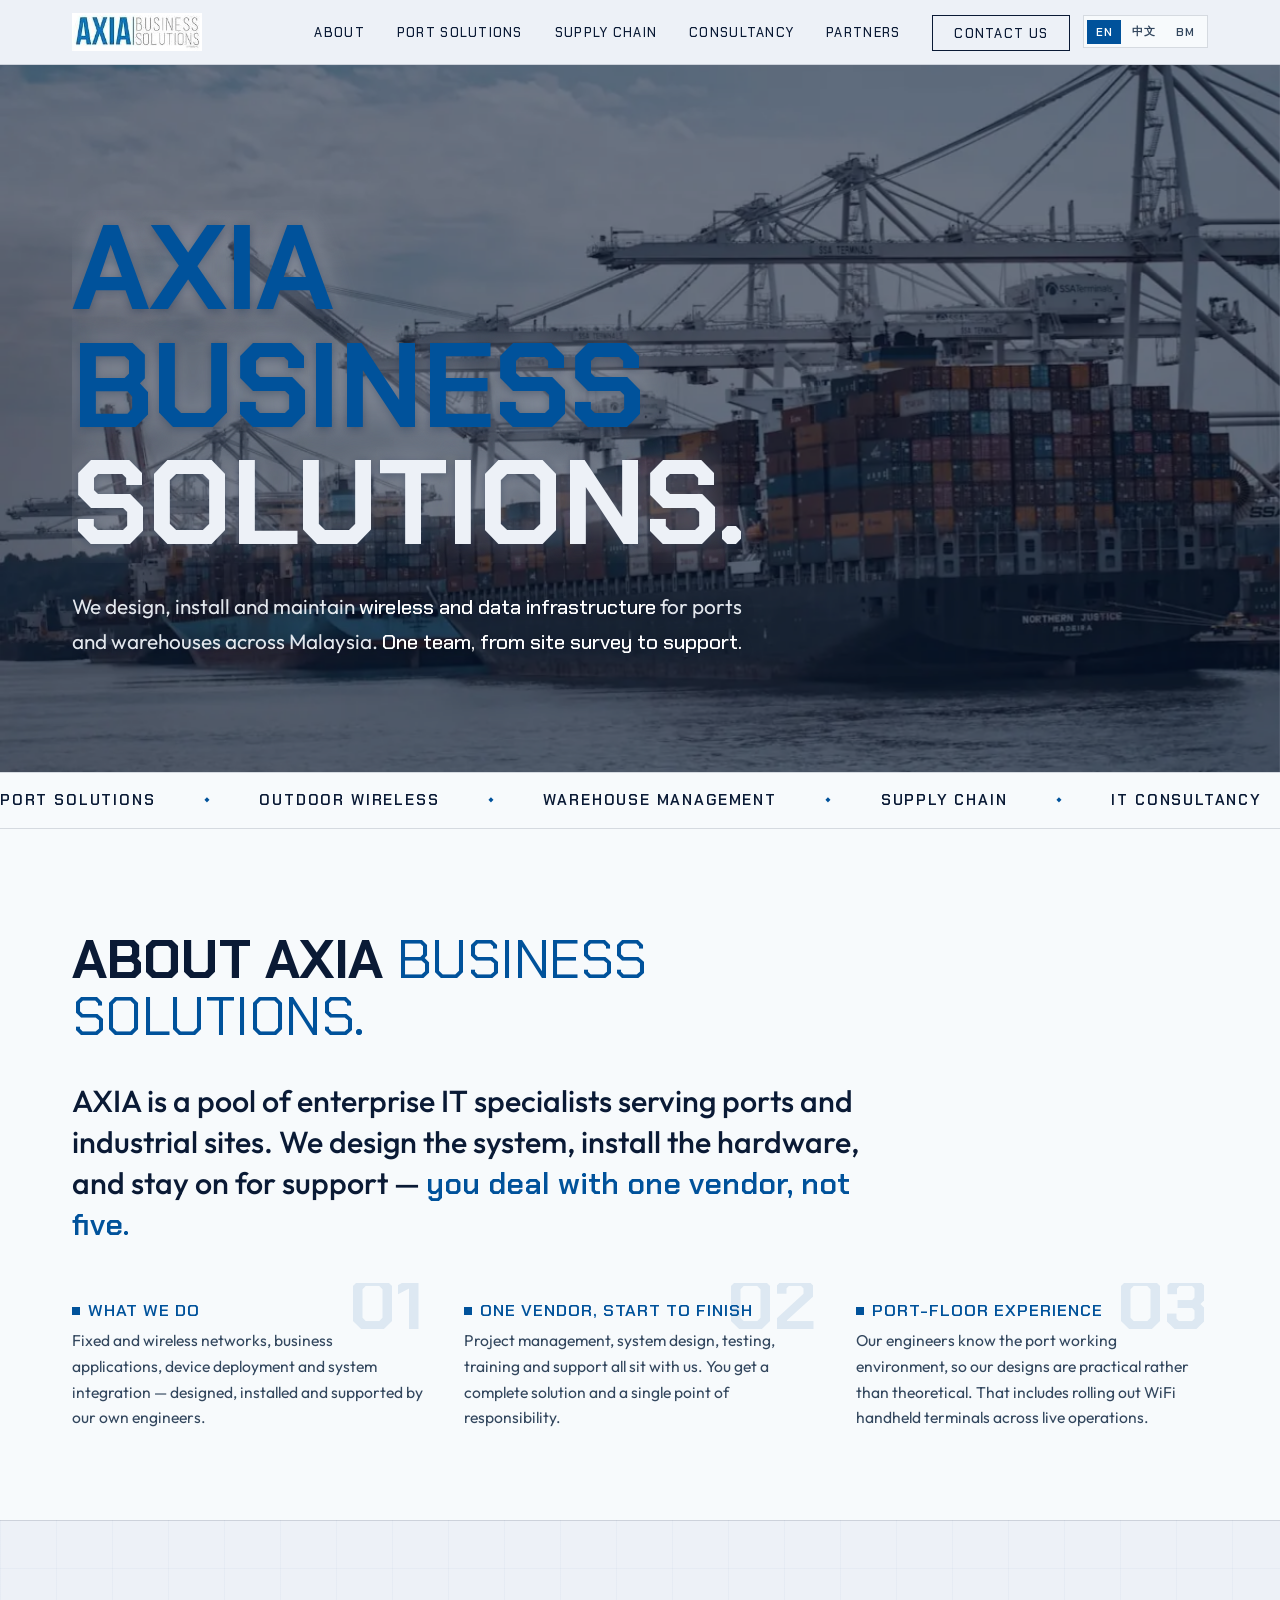
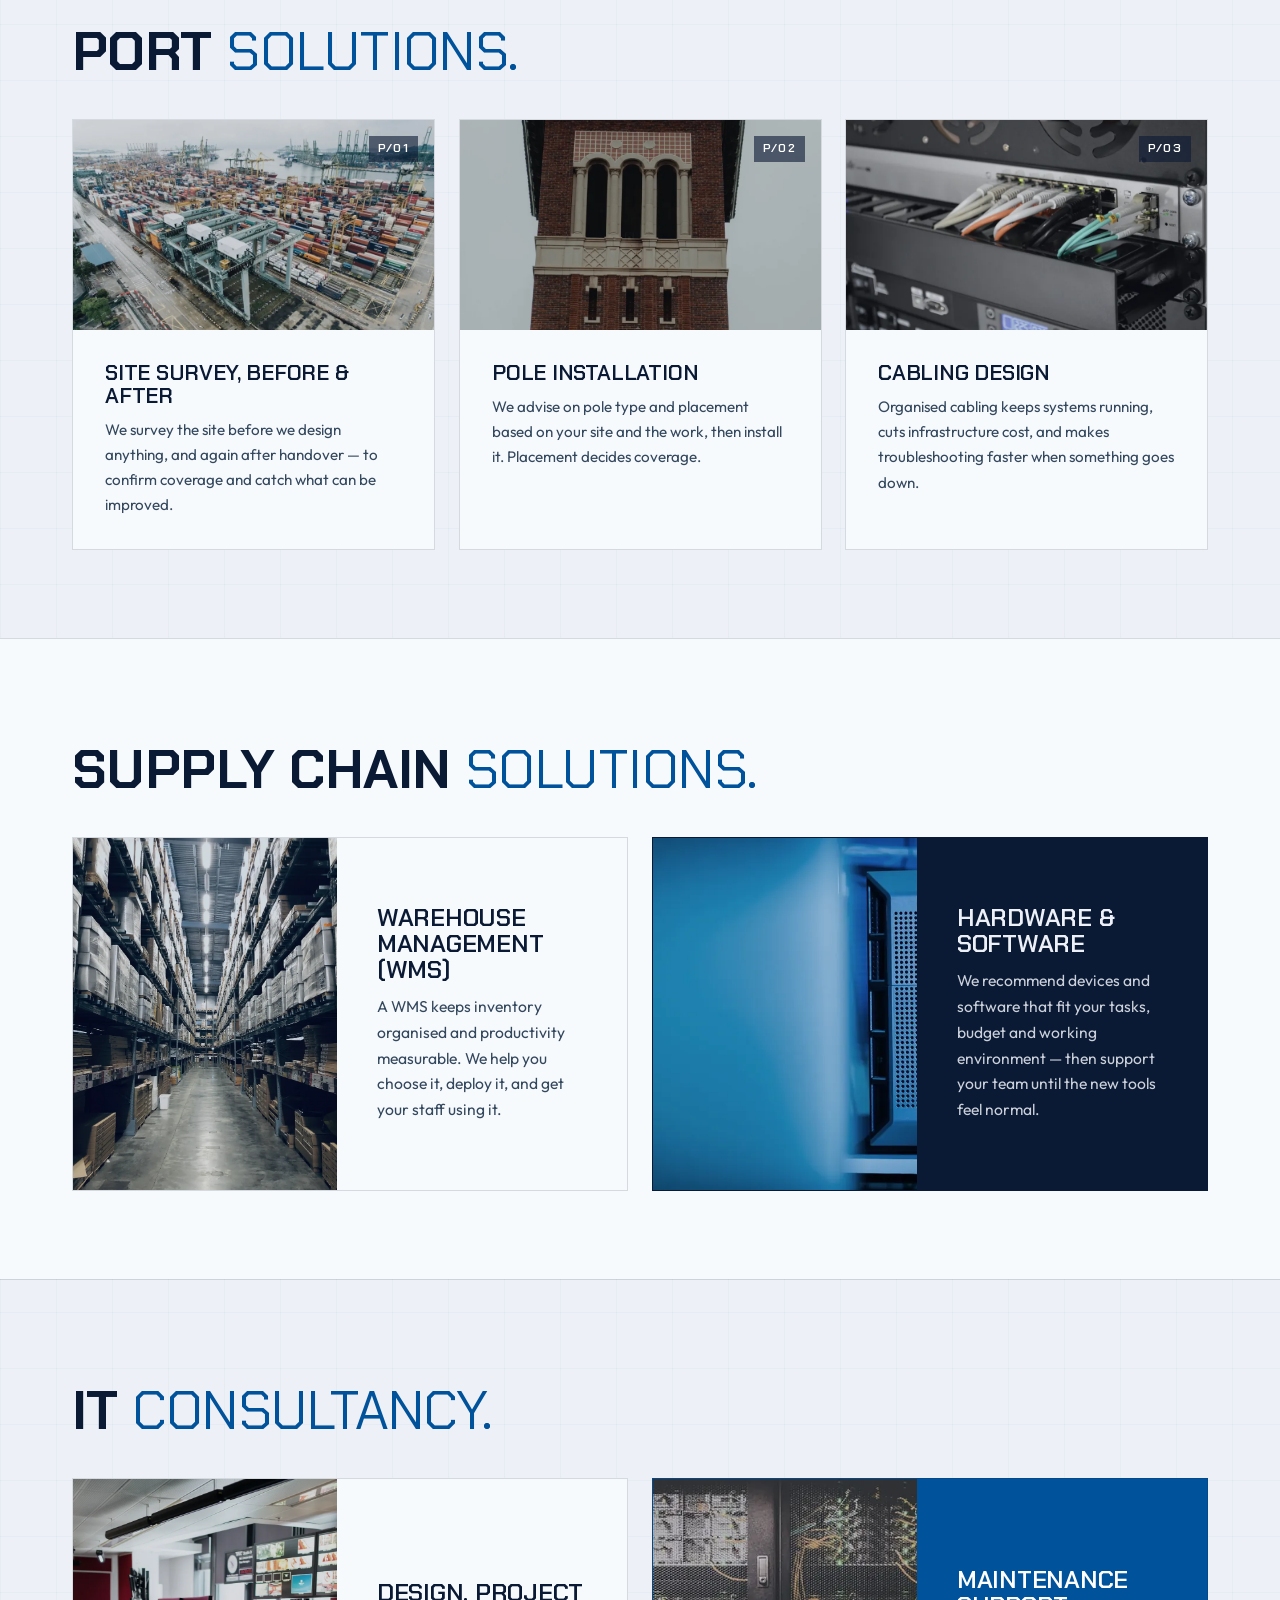
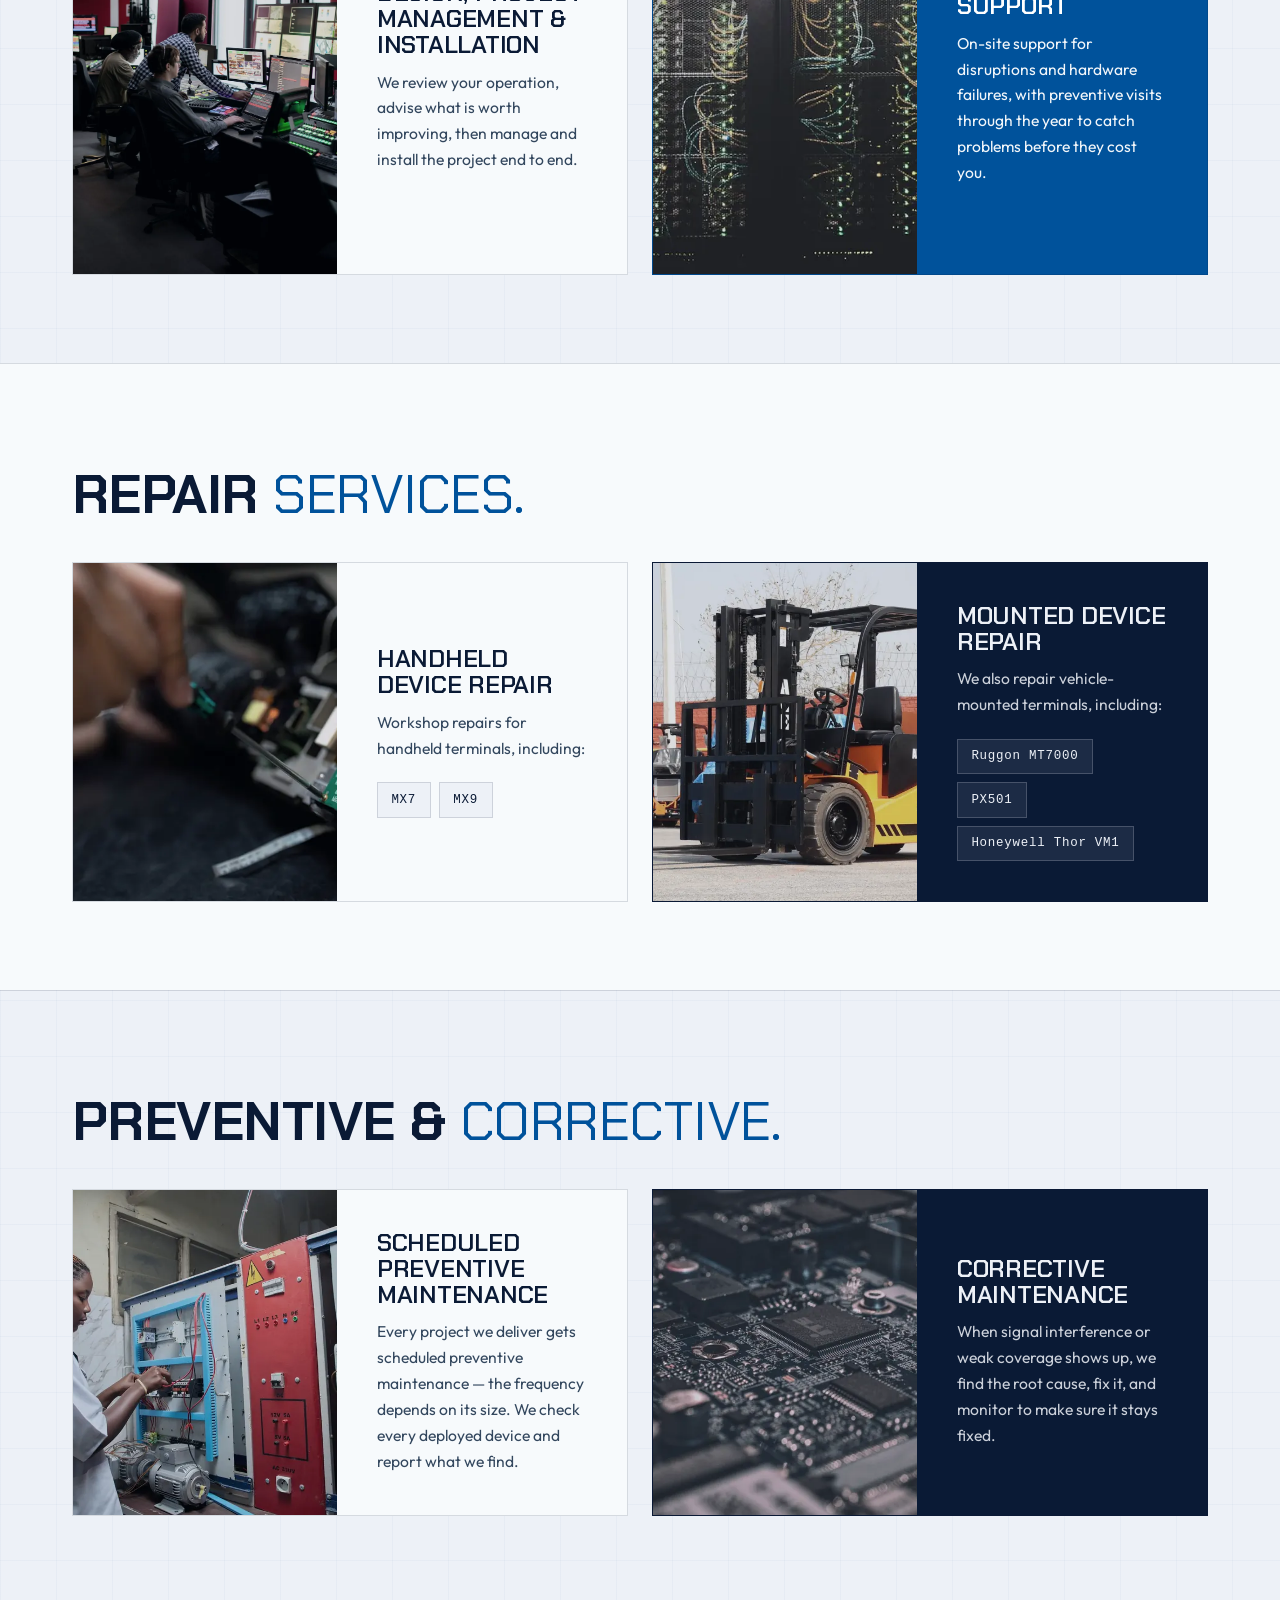
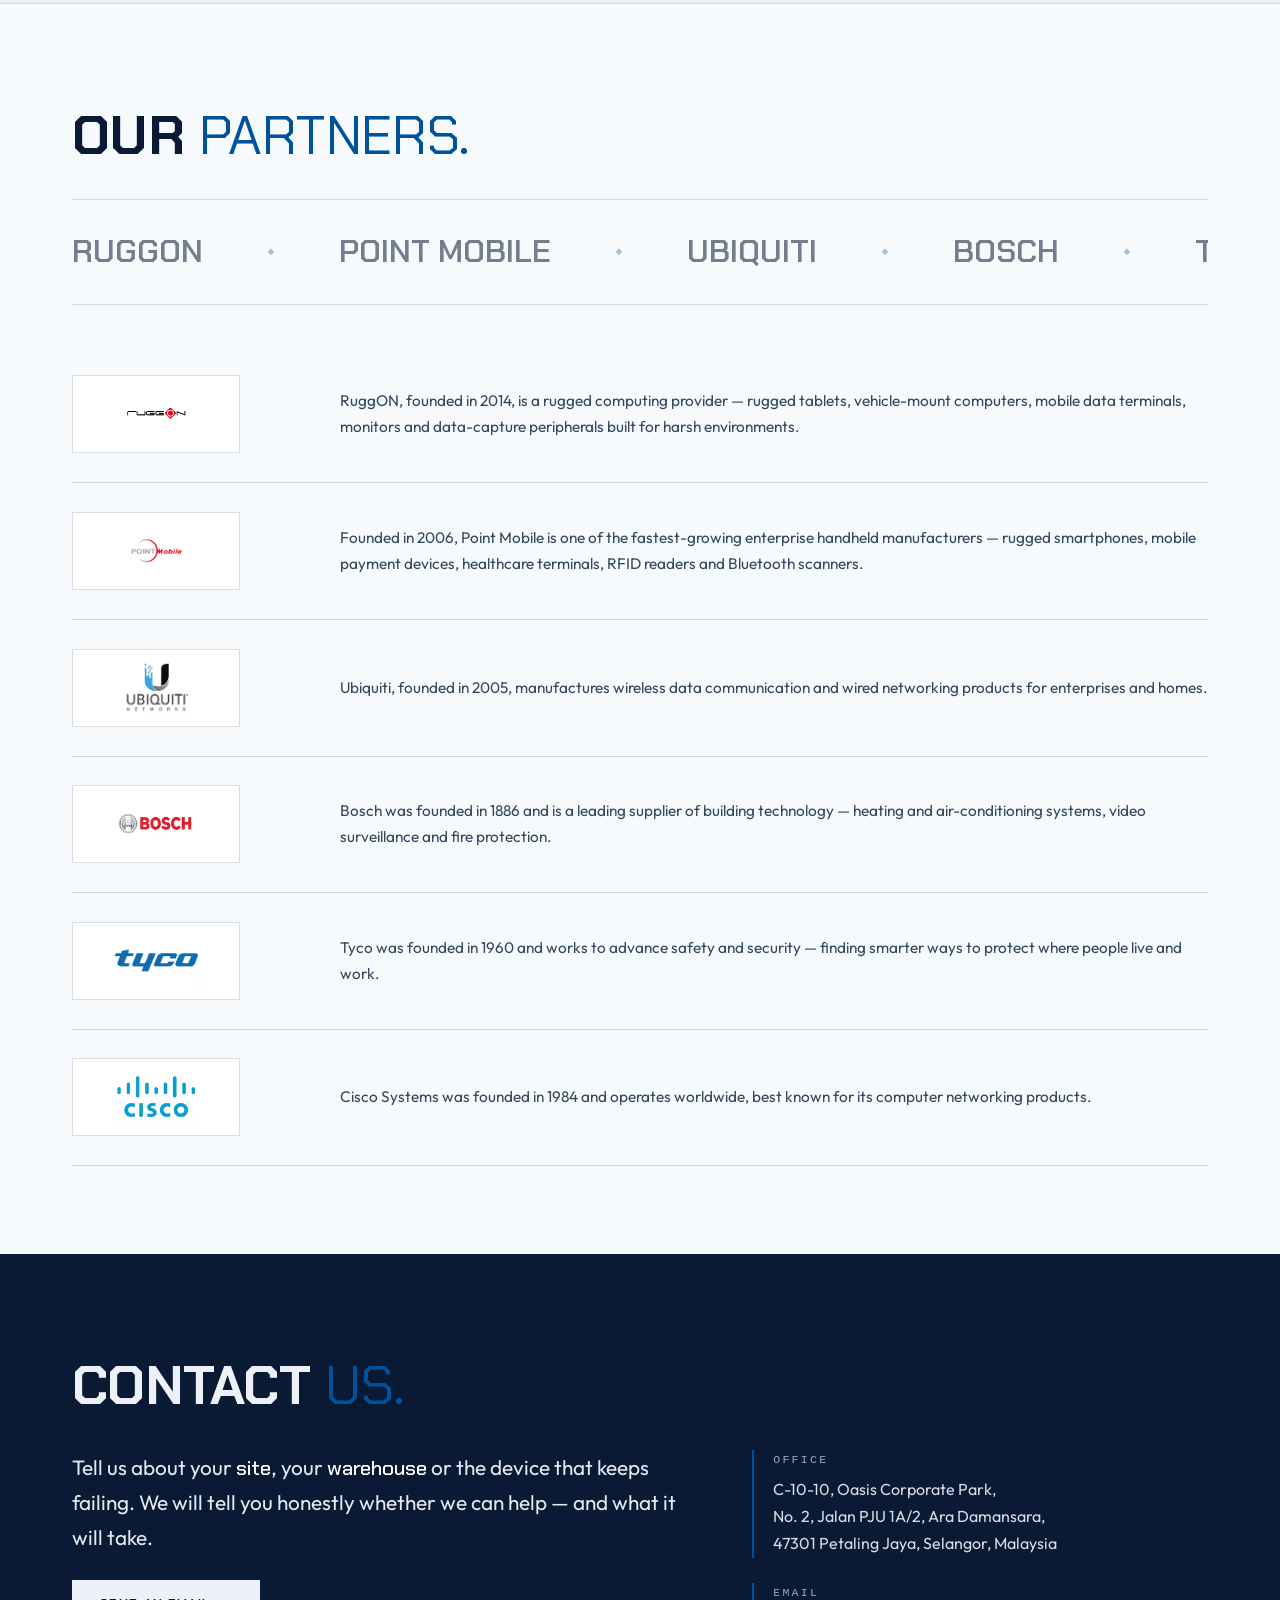
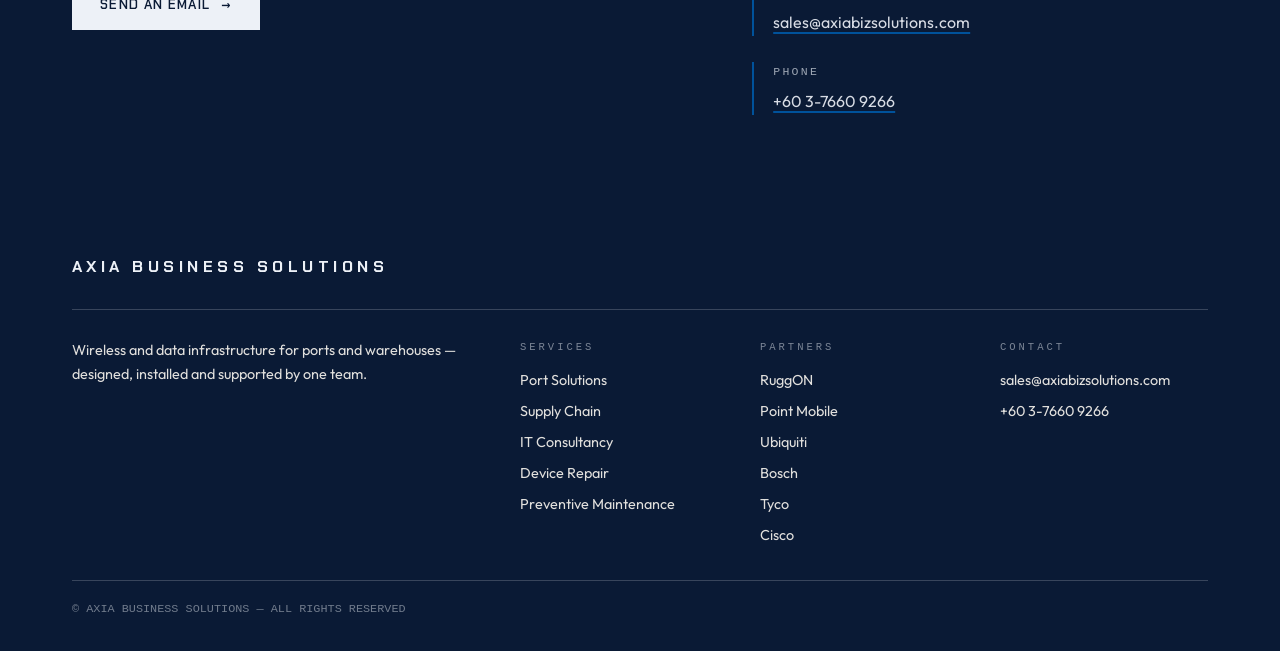
==== commit 96124fab: "Hero color inversion, text highlights, cache-busted images" ====
--- a/index.html
+++ b/index.html
@@ -102,7 +102,7 @@
         <span class="block">Business</span>
         <span class="block"><em>Solutions.</em></span>
       </h1>
-      <p class="hero__sub rv rv--rise" data-delay="200" data-i18n="hero_sub">We design, install and maintain wireless and data infrastructure for ports and warehouses across Malaysia. One team, from site survey to support.</p>
+      <p class="hero__sub rv rv--rise" data-delay="200" data-i18n="hero_sub">We design, install and maintain <b>wireless and data infrastructure</b> for ports and warehouses across Malaysia. <b>One team, from site survey to support.</b></p>
     </div>
     <div class="marquee" aria-hidden="true">
       <div class="marquee__track">
@@ -165,7 +165,7 @@
         <div class="pcard rv rv--rise" data-delay="100">
           <div class="pcard__imgwrap">
             <span class="pcard__num">P/02</span>
-            <img class="pcard__img" src="assets/img/img-pole.webp" width="1000" height="1333" loading="lazy"
+            <img class="pcard__img" src="assets/img/img-pole.webp?v=2" width="1000" height="1333" loading="lazy"
                  alt="A telecommunications mast against an evening sky — the kind of structure our pole installations support">
           </div>
           <div class="pcard__body">
@@ -202,7 +202,7 @@
           </div>
         </div>
         <div class="split-card split-card--dark rv rv--rise" data-delay="120">
-          <img src="assets/img/img-hardware.webp" width="900" height="505" loading="lazy"
+          <img src="assets/img/img-hardware.webp?v=2" width="900" height="505" loading="lazy"
                alt="Network cabling and rack-mounted hardware in a server room">
           <div class="split-card__body">
             <h3 data-i18n="supply_2_t">Hardware &amp; software</h3>
@@ -253,7 +253,7 @@
           </div>
         </div>
         <div class="split-card split-card--dark rv rv--rise" data-delay="120">
-          <img src="assets/img/img-repair-mounted.webp" width="900" height="600" loading="lazy"
+          <img src="assets/img/img-repair-mounted.webp?v=2" width="900" height="600" loading="lazy"
                alt="A forklift working at a container port — mounted terminals are repaired and calibrated to survive this environment">
           <div class="split-card__body">
             <h3 data-i18n="repair_2_t">Mounted device repair</h3>
@@ -271,7 +271,7 @@
       <h2 class="h2 rv rv--line" data-i18n="maint_title">Preventive &amp; <em>corrective.</em></h2>
       <div class="grid-2">
         <div class="split-card rv rv--rise">
-          <img src="assets/img/img-maint-preventive.webp" width="900" height="1350" loading="lazy"
+          <img src="assets/img/img-maint-preventive.webp?v=2" width="900" height="1350" loading="lazy"
                alt="Machinery being checked over during a scheduled maintenance visit">
           <div class="split-card__body">
             <h3 data-i18n="maint_1_t">Scheduled preventive maintenance</h3>
--- a/assets/css/style.css
+++ b/assets/css/style.css
@@ -229,7 +229,7 @@
   position: absolute;
   inset: 0;
   z-index: -1;
-  background: rgba(10, 26, 53, 0.45);
+  background: rgba(10, 26, 53, 0.5);
 }
 .hero__inner { max-width: 1180px; margin: 0 auto; width: 100%; }
 .hero h1 {
@@ -238,14 +238,19 @@
   text-transform: uppercase;
   line-height: 0.98;
   margin-top: 1.1rem;
-  text-shadow: 0 2px 24px rgba(10, 26, 53, 0.5);
+  color: var(--accent);
+  text-shadow: 0 0 30px rgba(237, 241, 247, 0.4), 0 2px 10px rgba(10, 26, 53, 0.5);
 }
 .hero h1 .block { display: block; }
 .hero h1 em {
   font-style: normal;
   font-weight: 700;
-  color: var(--accent);
-  text-shadow: 0 0 22px rgba(237, 241, 247, 0.45), 0 2px 6px rgba(10, 26, 53, 0.4);
+  color: var(--bg);
+}
+.hero__sub b {
+  font-family: var(--font-display);
+  font-weight: 500;
+  color: #fff;
 }
 .hero__sub {
   margin-top: 1.6rem;
@@ -359,7 +364,8 @@
   line-height: 1.35;
   max-width: 26em;
 }
-.about__intro b { color: var(--accent); font-weight: 700; }
+.about__intro b { color: var(--accent); font-weight: 600; font-family: var(--font-display); }
+.lede b, .svc__desc b, .split-card p b, .xcard p b { font-family: var(--font-display); font-weight: 600; }
 
 /* ---------- port cards ---------- */
 
@@ -503,6 +509,11 @@
 .contact__block p, .contact__block address { font-style: normal; line-height: 1.7; color: var(--ink-soft); }
 .contact__block a:hover { color: var(--accent); }
 .section--dark .contact__text { color: rgba(237,241,247,0.96); }
+.section--dark .contact__text b {
+  font-family: var(--font-display);
+  font-weight: 500;
+  color: #fff;
+}
 .section--dark .contact__block p,
 .section--dark .contact__block address { color: rgba(237,241,247,0.9); }
 .section--dark .contact__block .mono-label { color: rgba(237,241,247,0.65); }
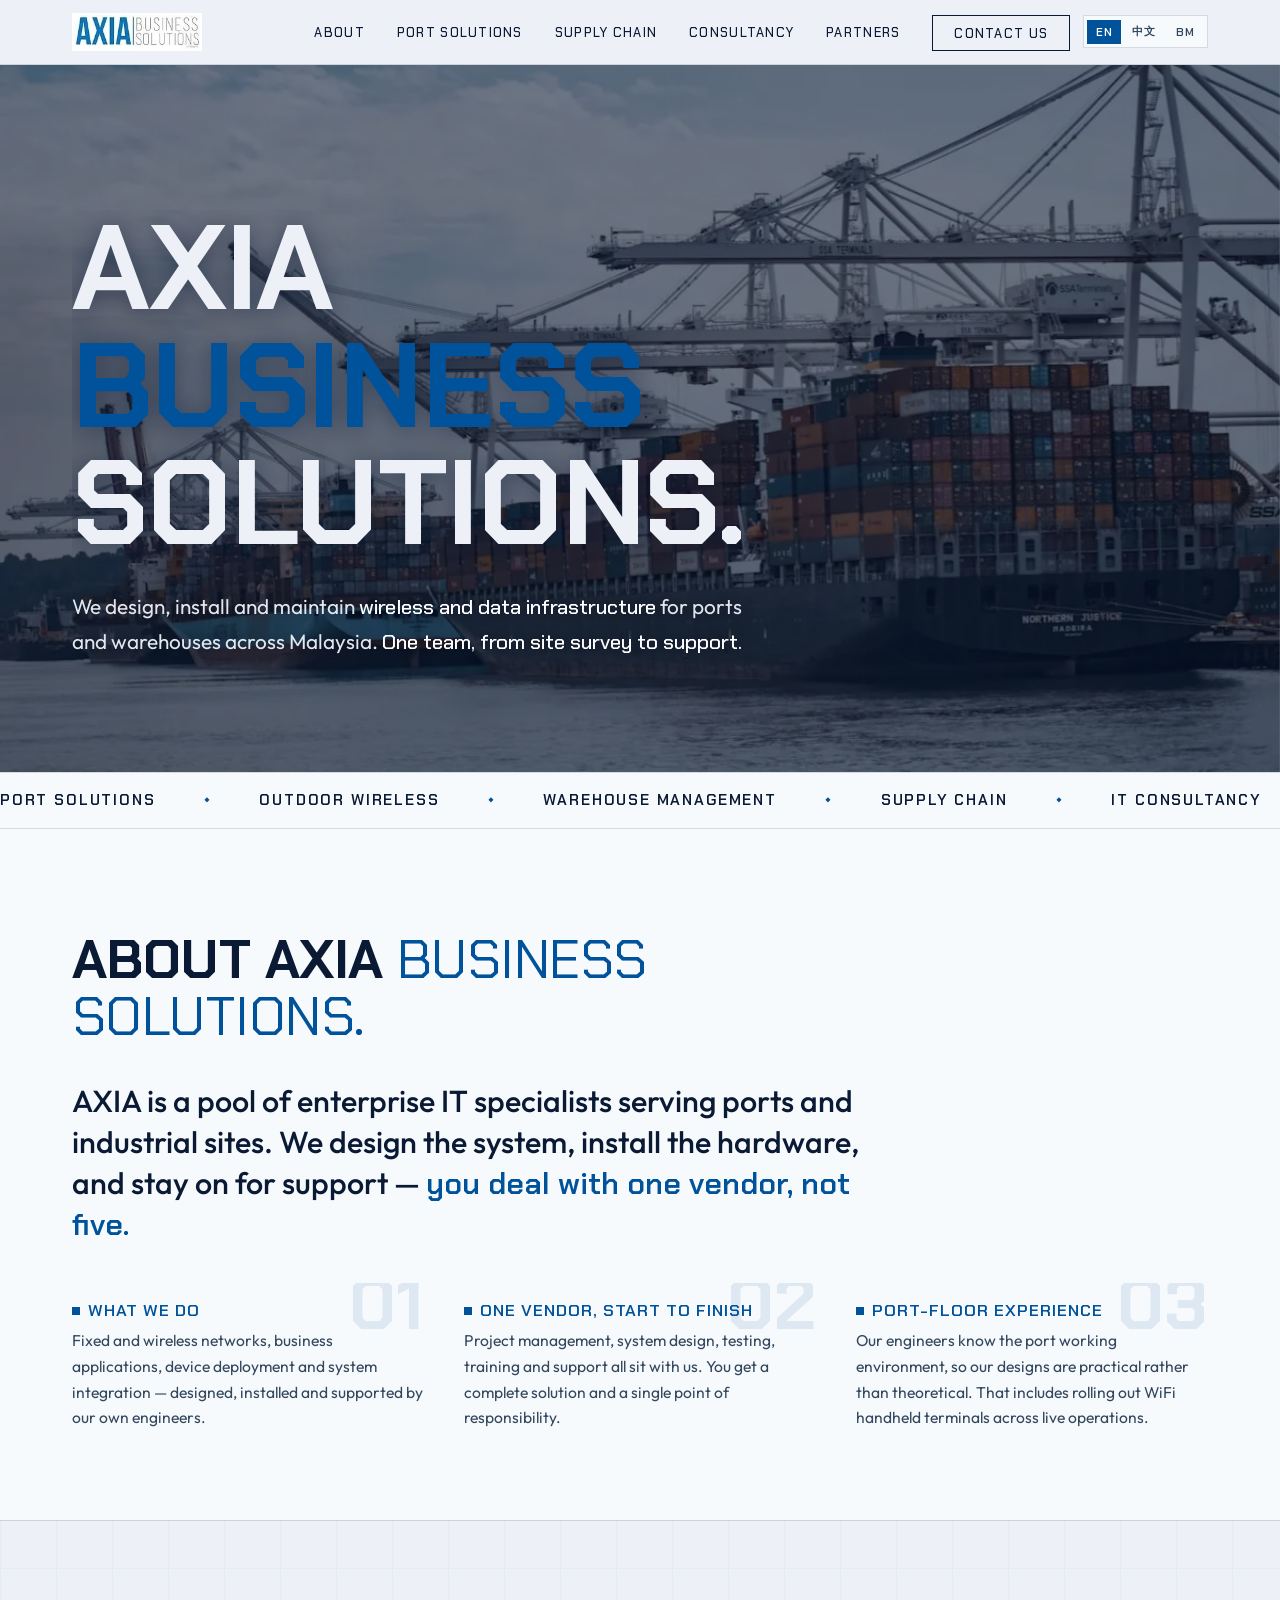
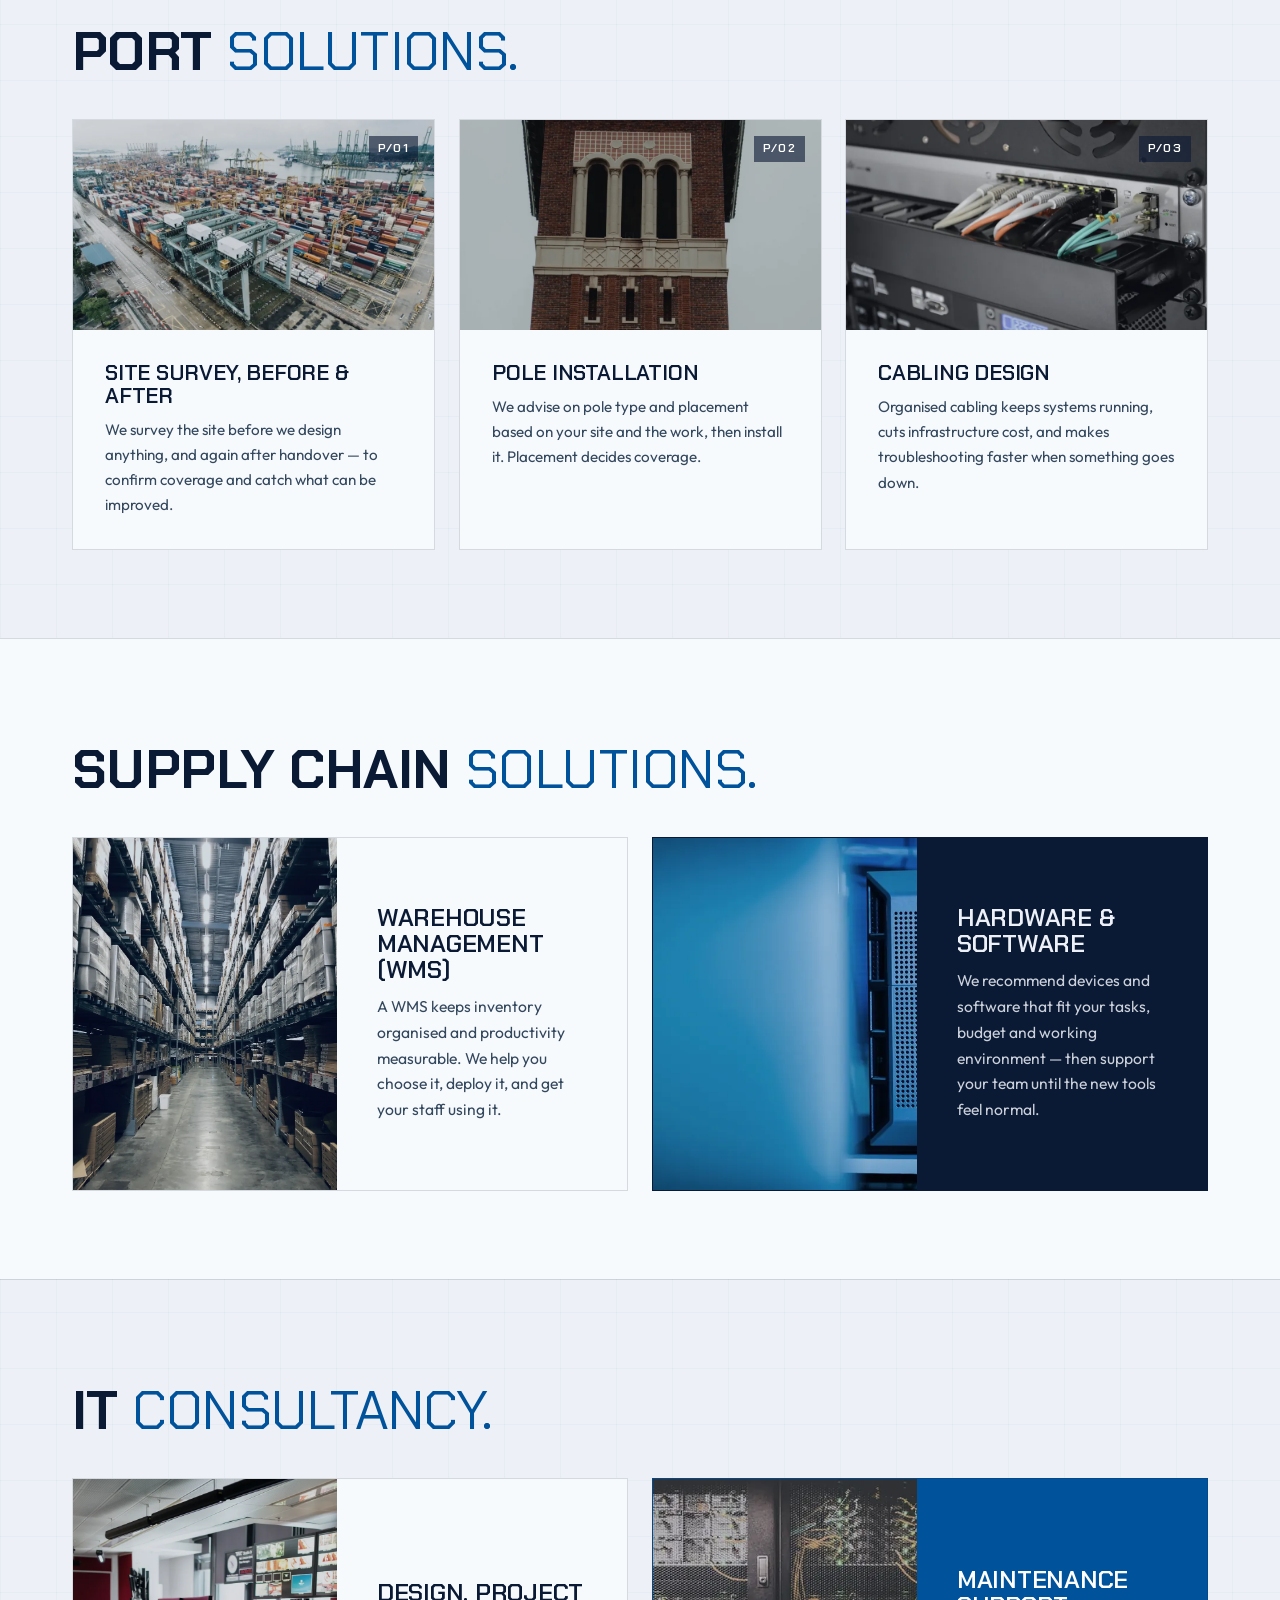
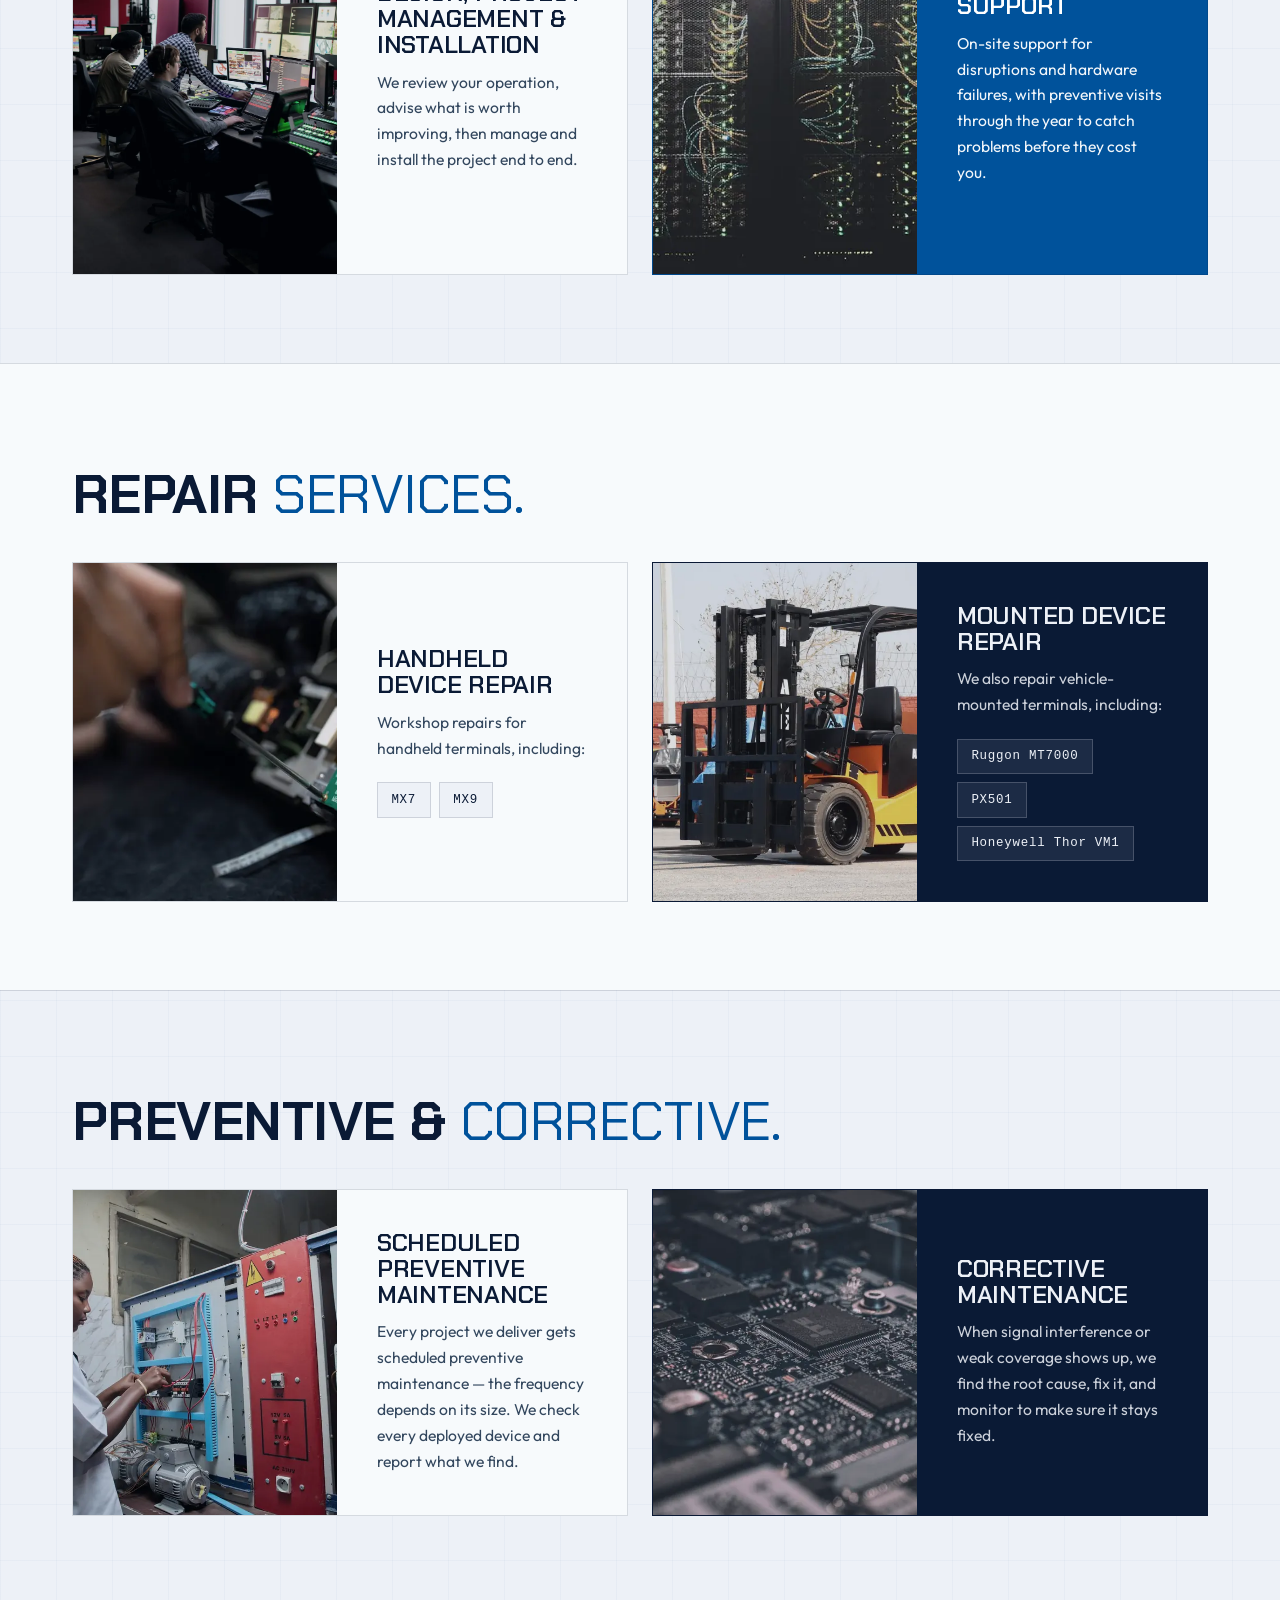
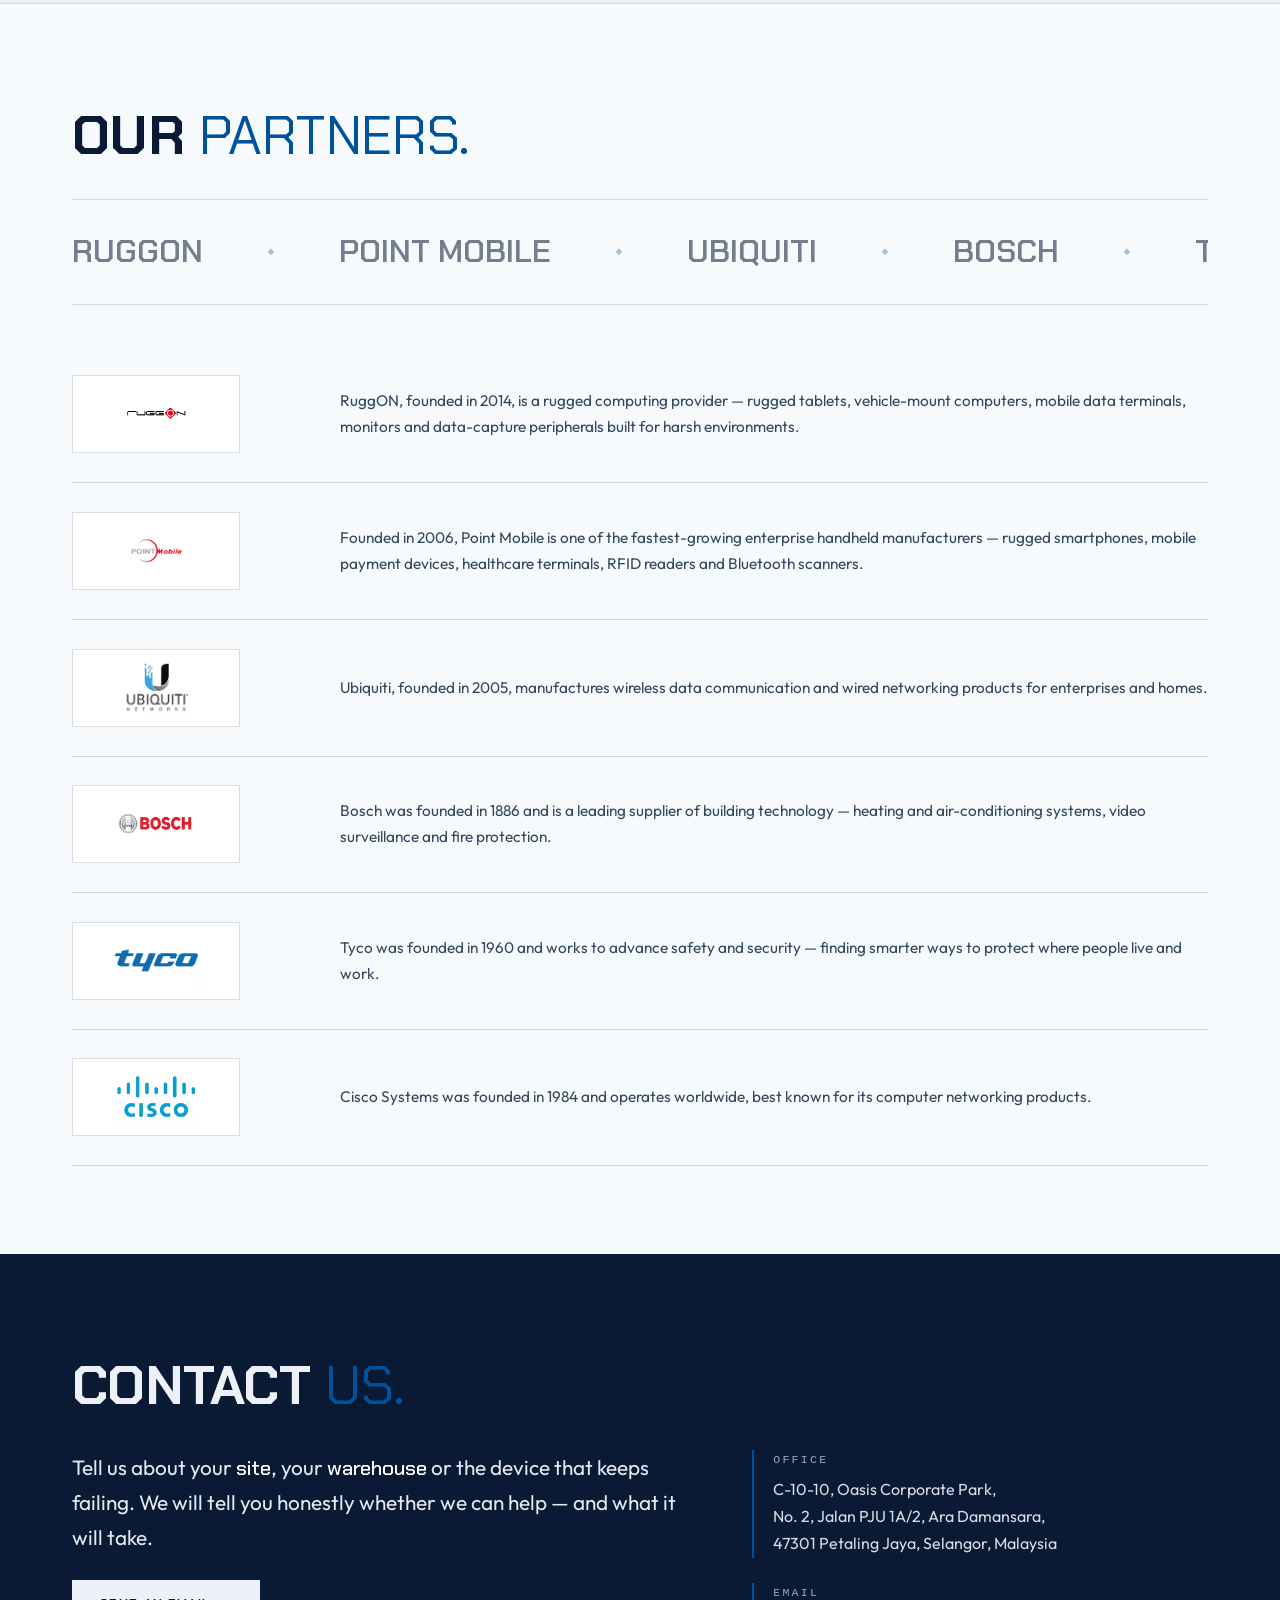
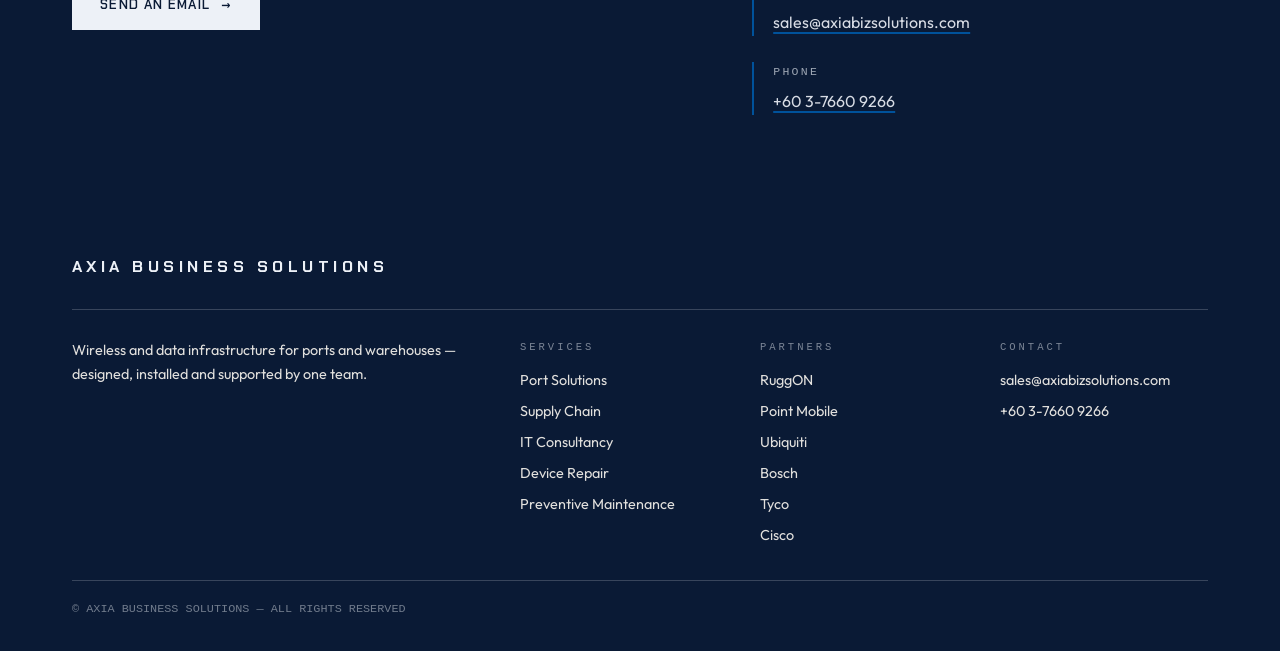
==== commit 5c70767f: "Only Business in blue; stronger hero scrim" ====
--- a/index.html
+++ b/index.html
@@ -99,7 +99,7 @@
     <div class="hero__inner">
       <h1 class="rv rv--line">
         <span class="block">AXIA</span>
-        <span class="block">Business</span>
+        <span class="block blue">Business</span>
         <span class="block"><em>Solutions.</em></span>
       </h1>
       <p class="hero__sub rv rv--rise" data-delay="200" data-i18n="hero_sub">We design, install and maintain <b>wireless and data infrastructure</b> for ports and warehouses across Malaysia. <b>One team, from site survey to support.</b></p>
--- a/assets/css/style.css
+++ b/assets/css/style.css
@@ -238,10 +238,11 @@
   text-transform: uppercase;
   line-height: 0.98;
   margin-top: 1.1rem;
-  color: var(--accent);
-  text-shadow: 0 0 30px rgba(237, 241, 247, 0.4), 0 2px 10px rgba(10, 26, 53, 0.5);
+  color: var(--bg);
+  text-shadow: 0 2px 24px rgba(10, 26, 53, 0.5);
 }
 .hero h1 .block { display: block; }
+.hero h1 .block.blue { color: var(--accent); }
 .hero h1 em {
   font-style: normal;
   font-weight: 700;
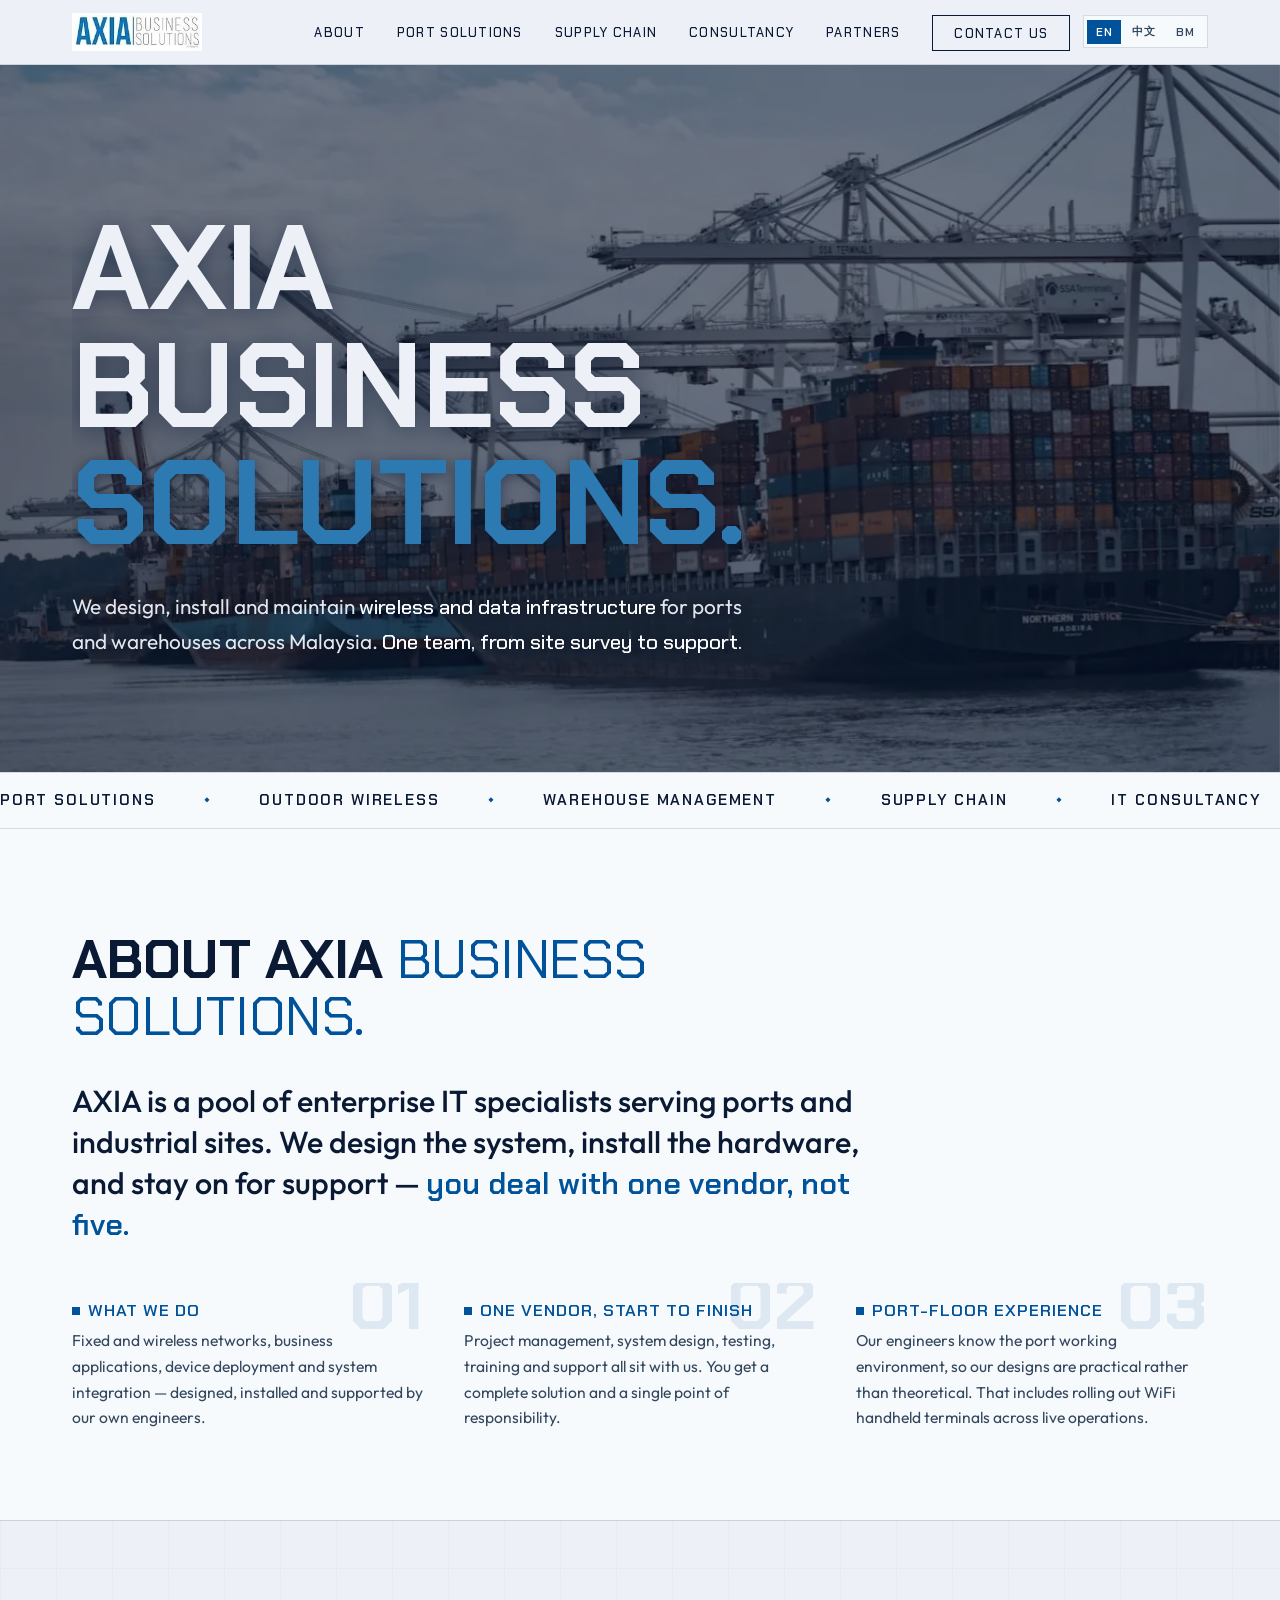
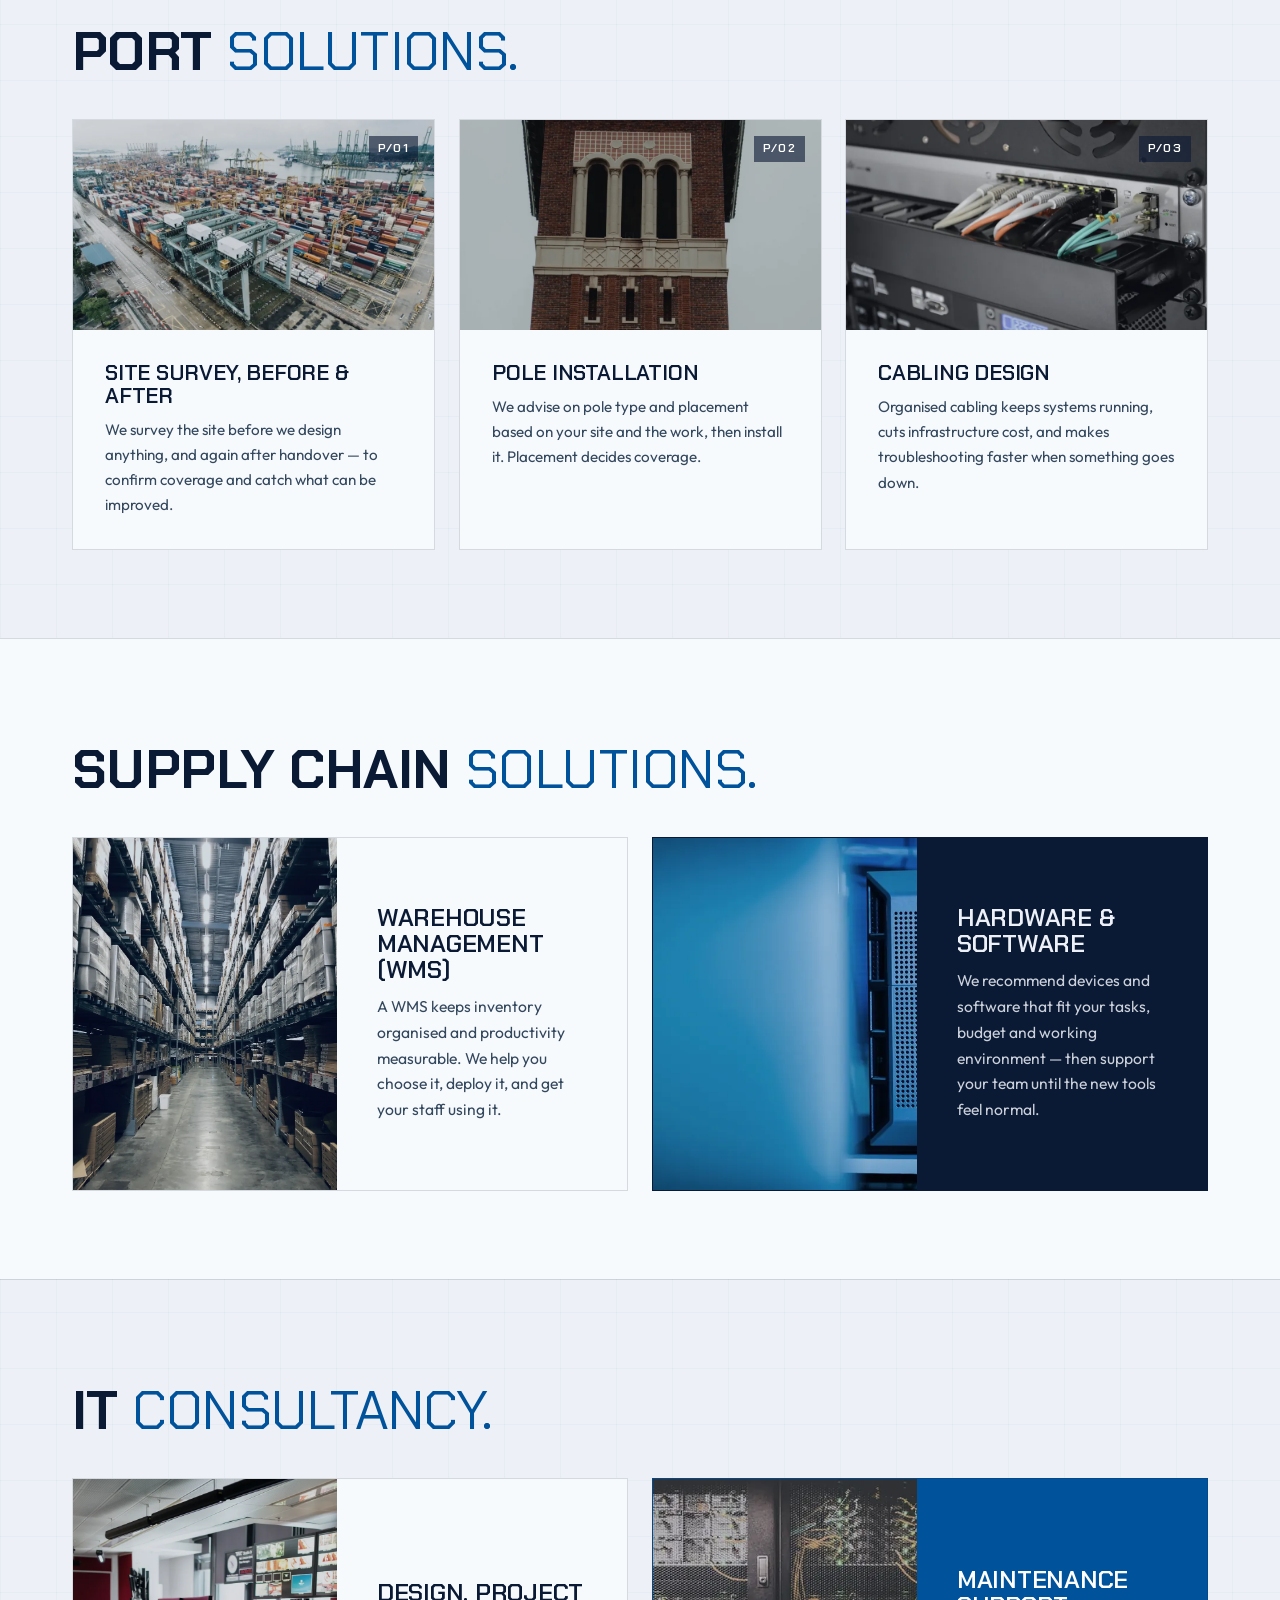
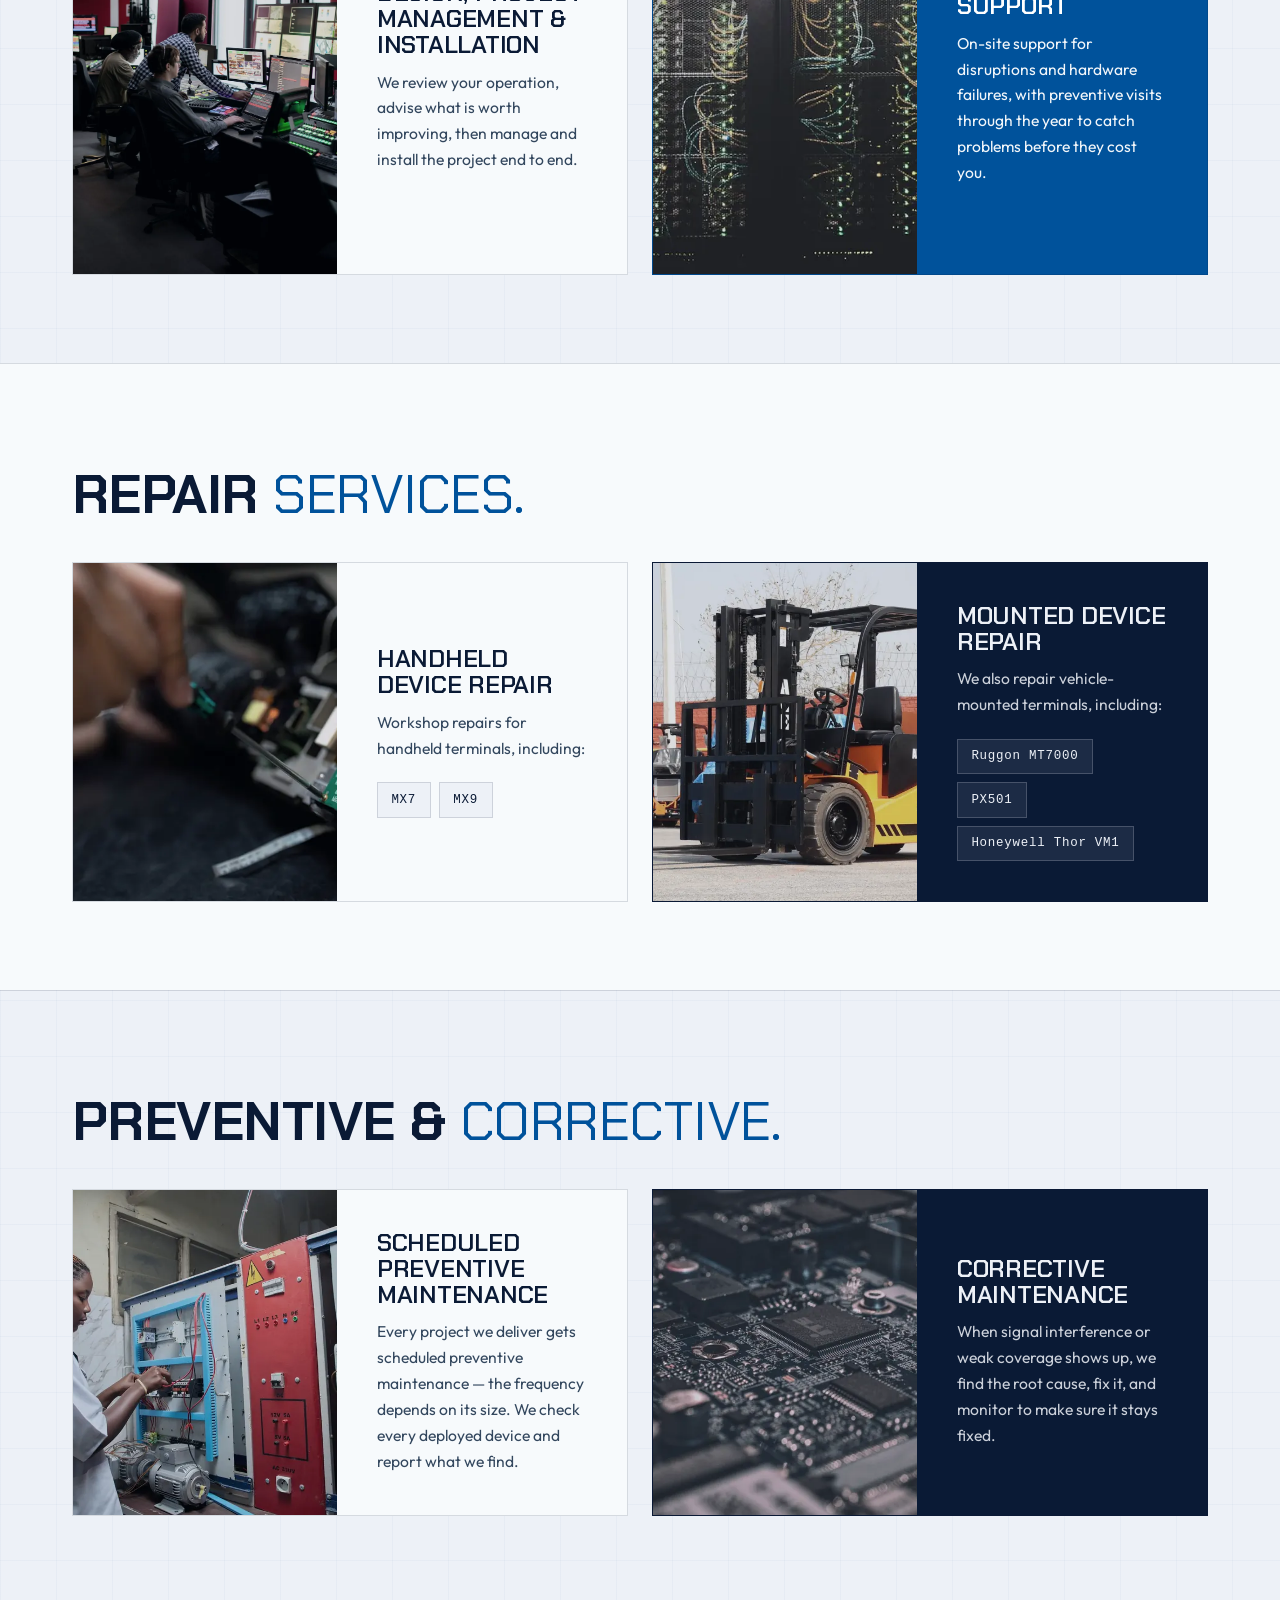
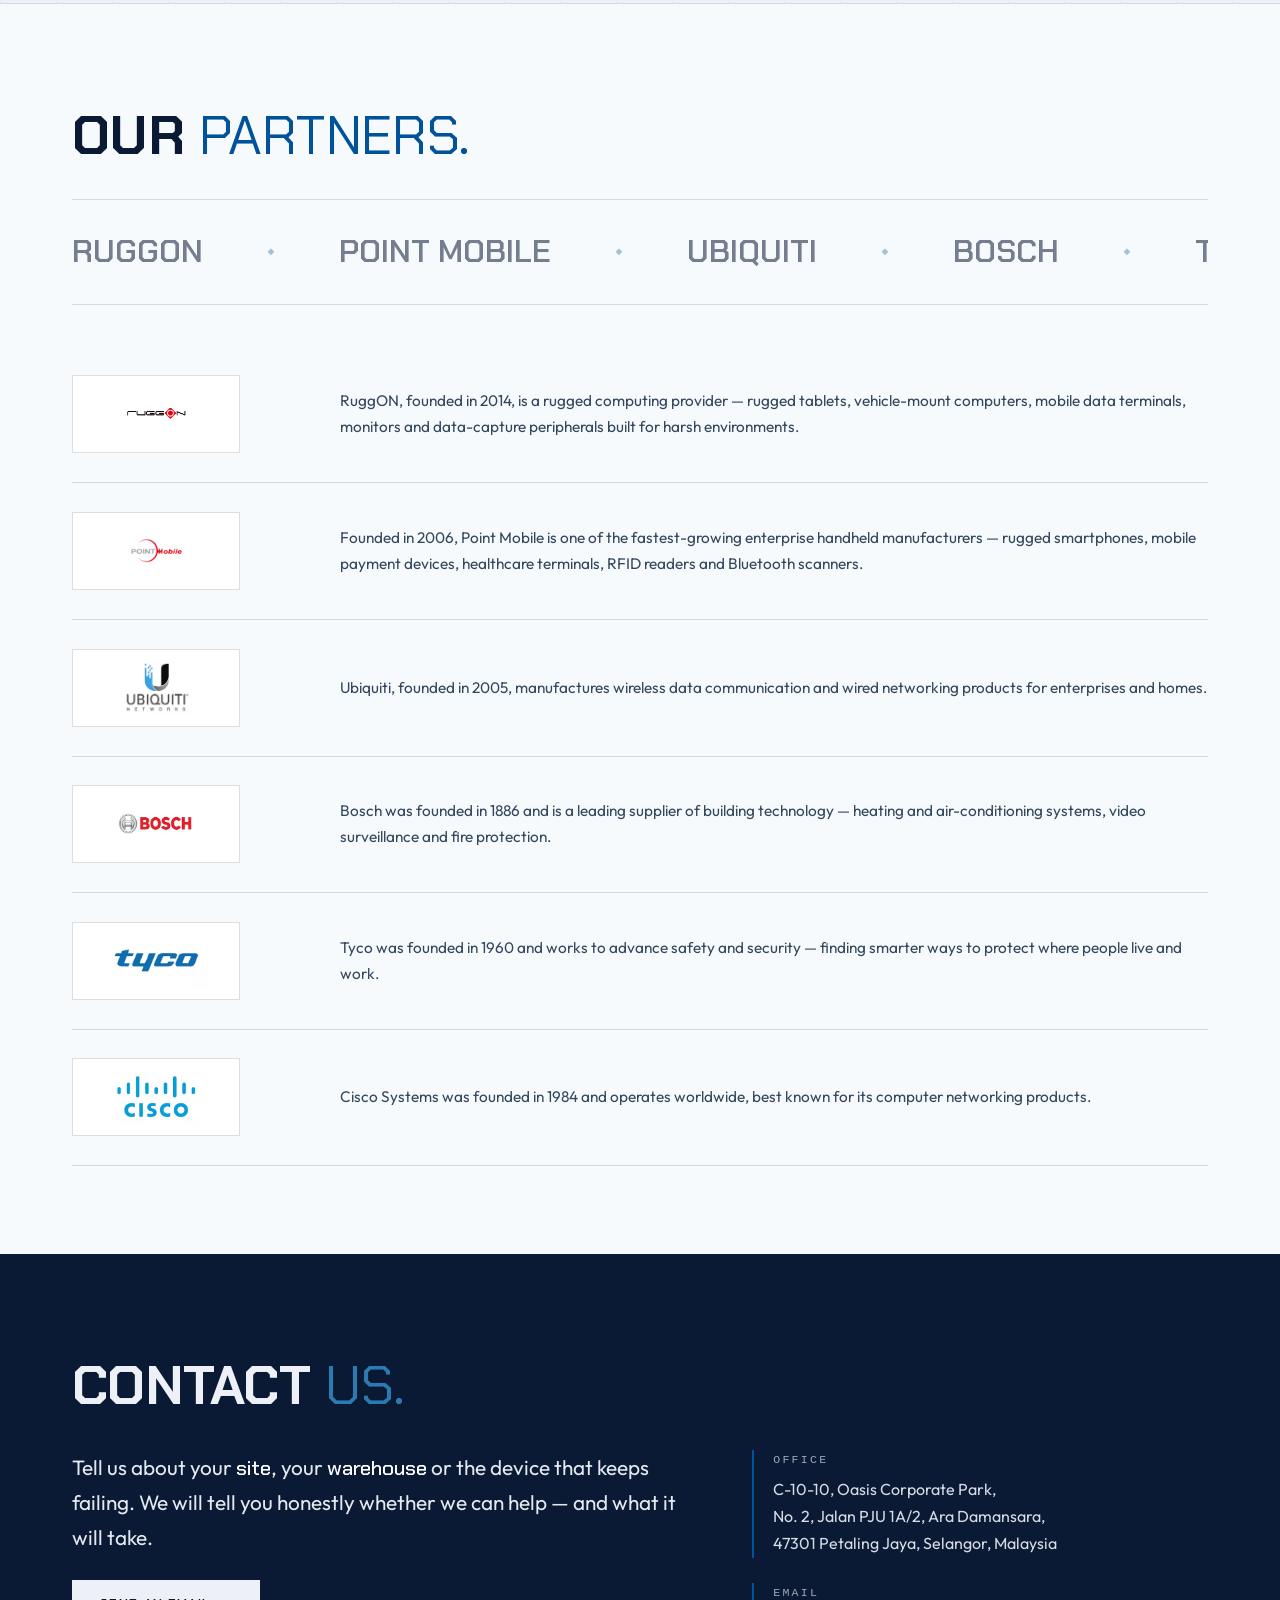
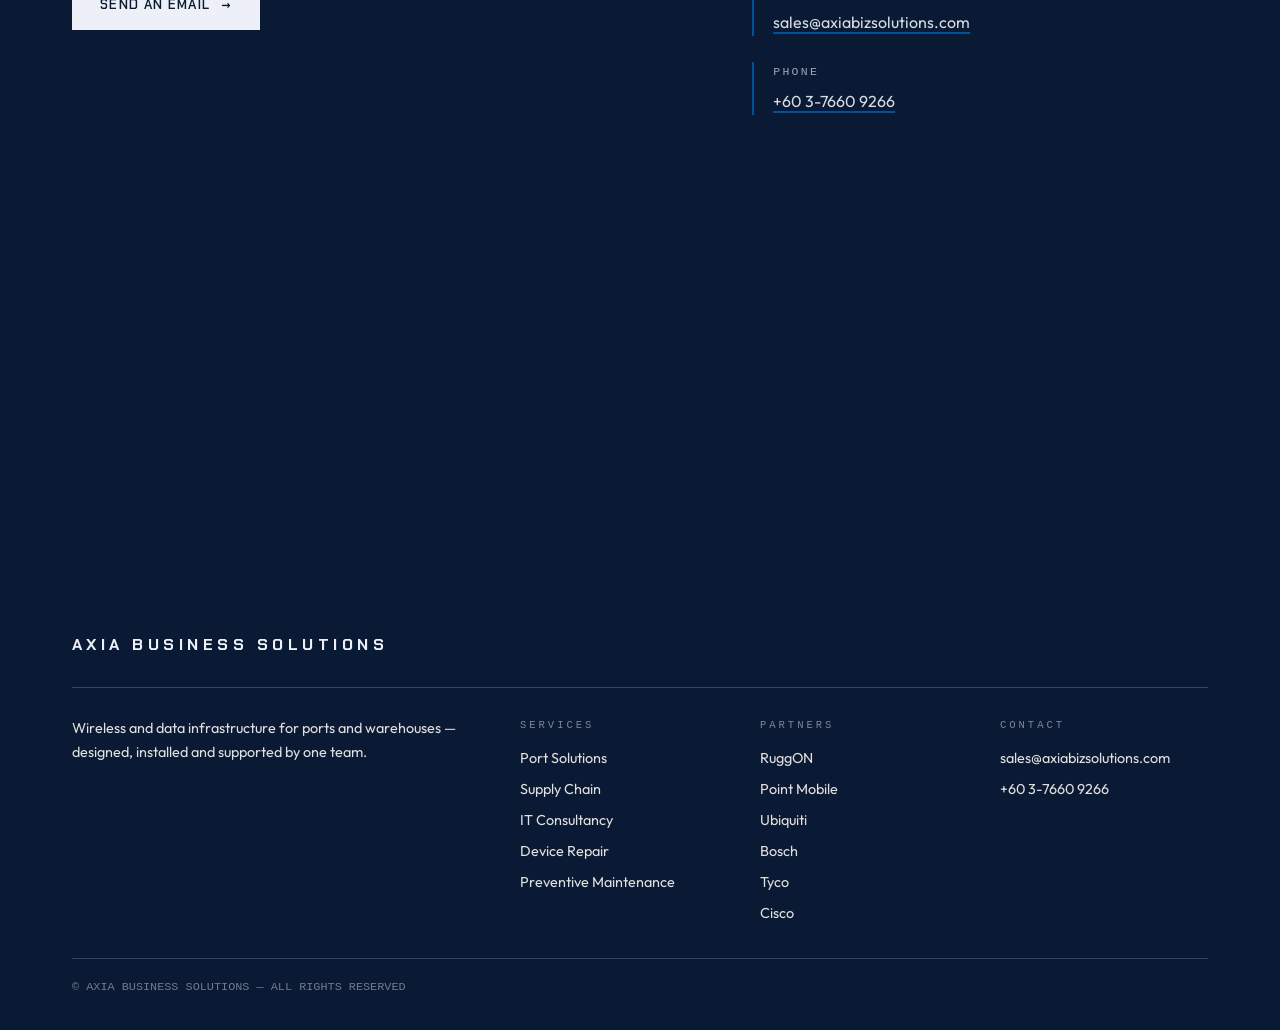
==== commit 268bd856: "Add embedded Google Maps to contact section" ====
--- a/index.html
+++ b/index.html
@@ -368,7 +368,15 @@
         </div>
       </div>
     </div>
-  </section>
+  
+  <div class="wrap" style="margin-top:2.4rem">
+      <div class="map-embed">
+        <iframe src="https://www.google.com/maps?q=AXIA+Business+Solutions,+Oasis+Corporate+Park,+Ara+Damansara,+Petaling+Jaya&output=embed" width="600" height="340"
+          style="border:0" loading="lazy" referrerpolicy="no-referrer-when-downgrade" allowfullscreen
+          title="Google Maps location — AXIA Business Solutions, Ara Damansara"></iframe>
+      </div>
+    </div>
+  </section></section>
 
 </main>
 
--- a/assets/css/style.css
+++ b/assets/css/style.css
@@ -8,6 +8,7 @@
   --ink-soft: #33475E;
   --muted: #5D6B80;
   --accent: #00529B;
+  --accent-bright: #2D7AB3;
   --line: rgba(10, 26, 53, 0.14);
   --line-light: rgba(237, 241, 247, 0.2);
   --font-display: "Chakra Petch", "Arial Narrow", sans-serif;
@@ -242,11 +243,12 @@
   text-shadow: 0 2px 24px rgba(10, 26, 53, 0.5);
 }
 .hero h1 .block { display: block; }
-.hero h1 .block.blue { color: var(--accent); }
+.hero h1 .block.blue { color: var(--bg); }
 .hero h1 em {
   font-style: normal;
   font-weight: 700;
-  color: var(--bg);
+  color: var(--accent-bright);
+  text-shadow: 0 2px 14px rgba(10, 26, 53, 0.55);
 }
 .hero__sub b {
   font-family: var(--font-display);
@@ -319,6 +321,7 @@
 .section { padding: clamp(3.5rem, 8vw, 5.5rem) var(--pad); border-top: 1px solid var(--line); }
 .section--card { background: var(--card); }
 .section--dark { background: var(--ink); color: var(--bg); }
+.section--dark .h2 em { color: var(--accent-bright); }
 .wrap { max-width: 1180px; margin: 0 auto; }
 
 .h2 {
@@ -630,3 +633,7 @@
 
   .svc:hover .pcard__img, .pcard:hover .pcard__img { transform: scale(1.04); }
 }
+
+/* ---------- map embed ---------- */
+.map-embed { margin-top: 2.2rem; }
+.map-embed iframe { width: 100%; height: 340px; border: 0; display: block; border-radius: 8px; }
